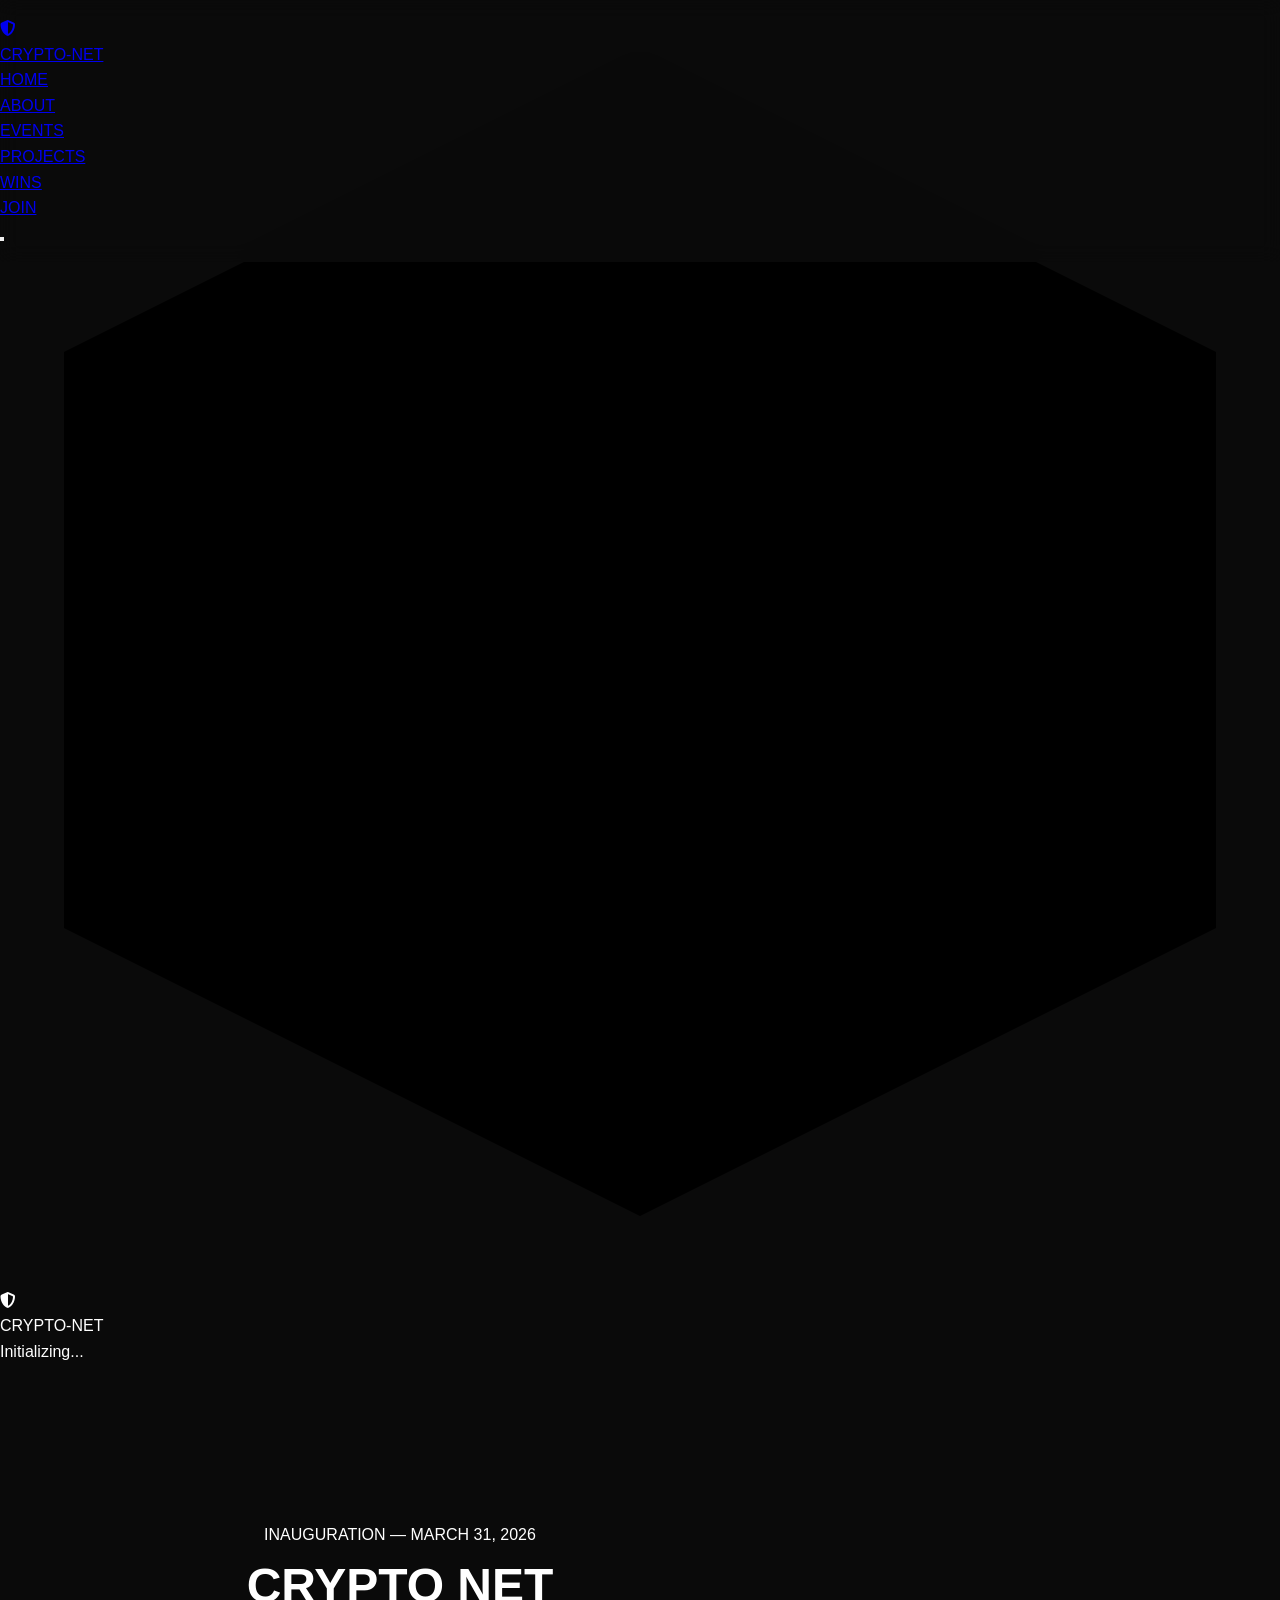
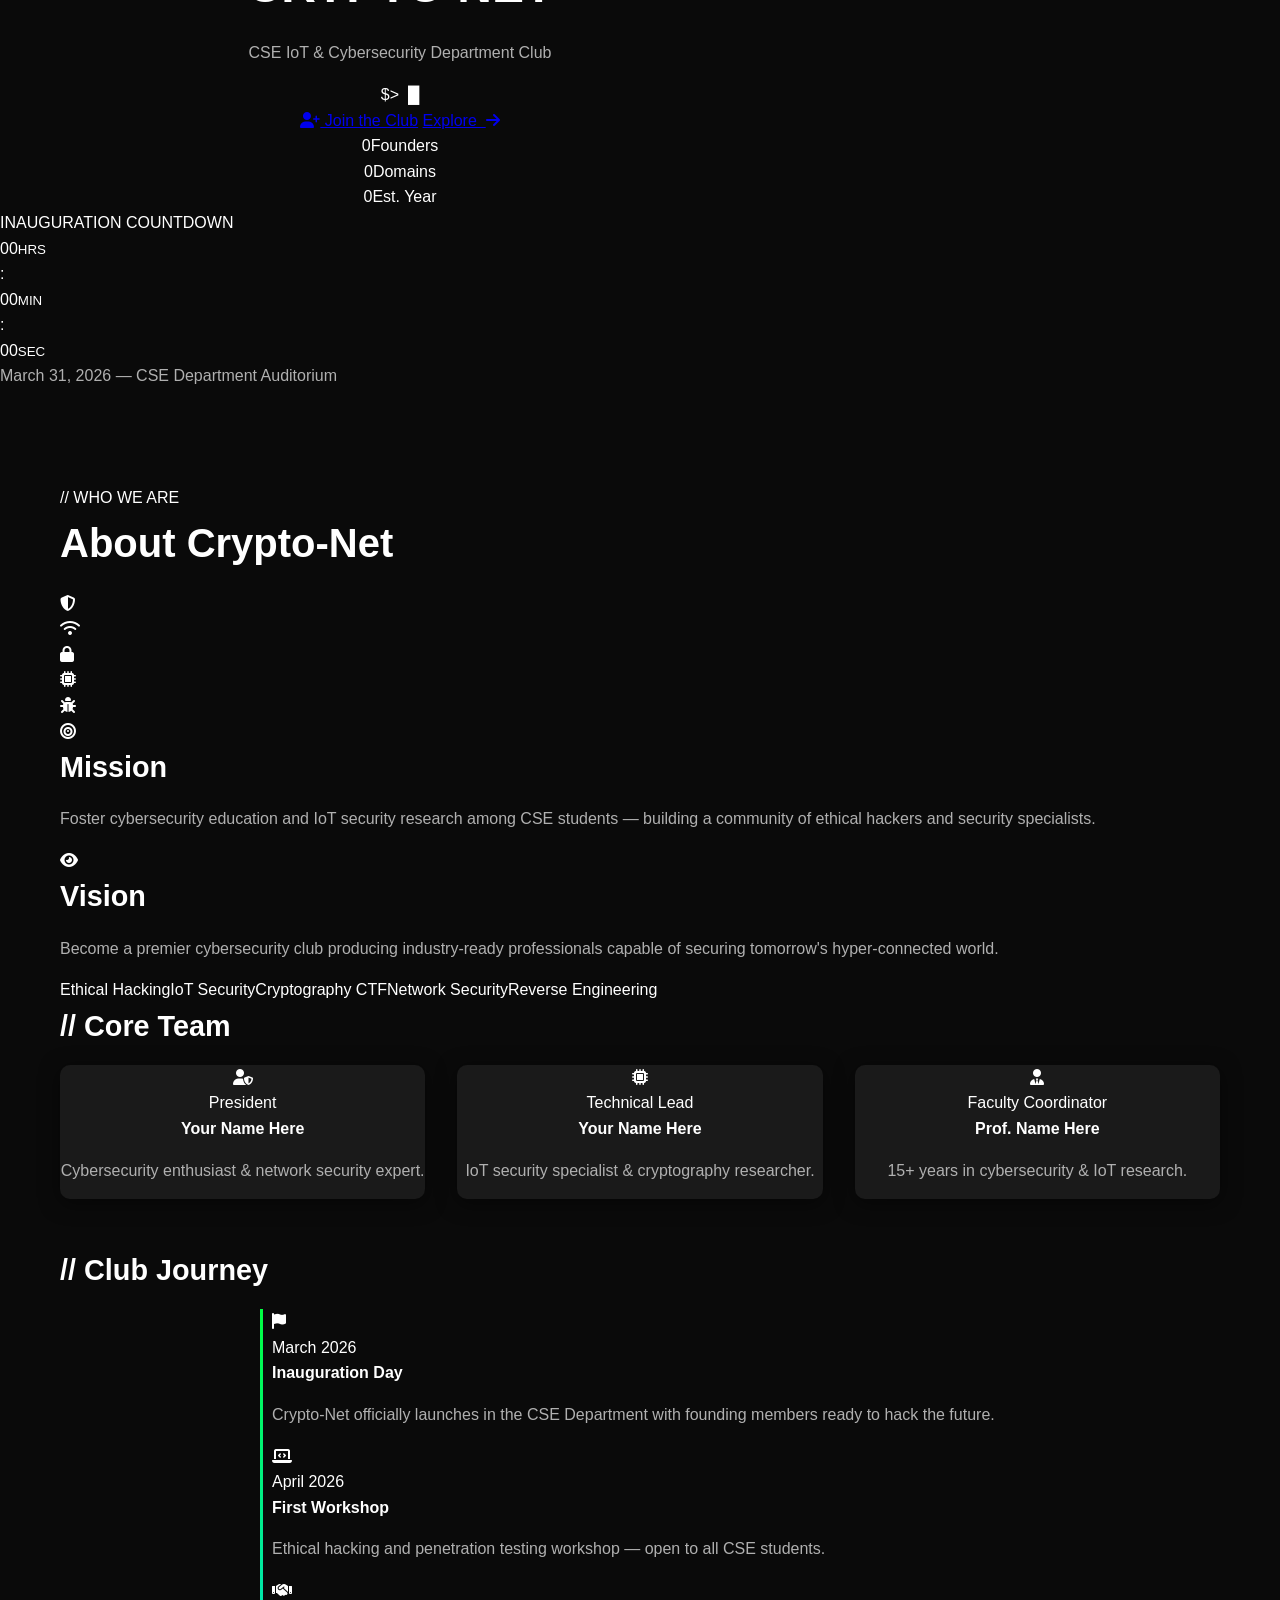
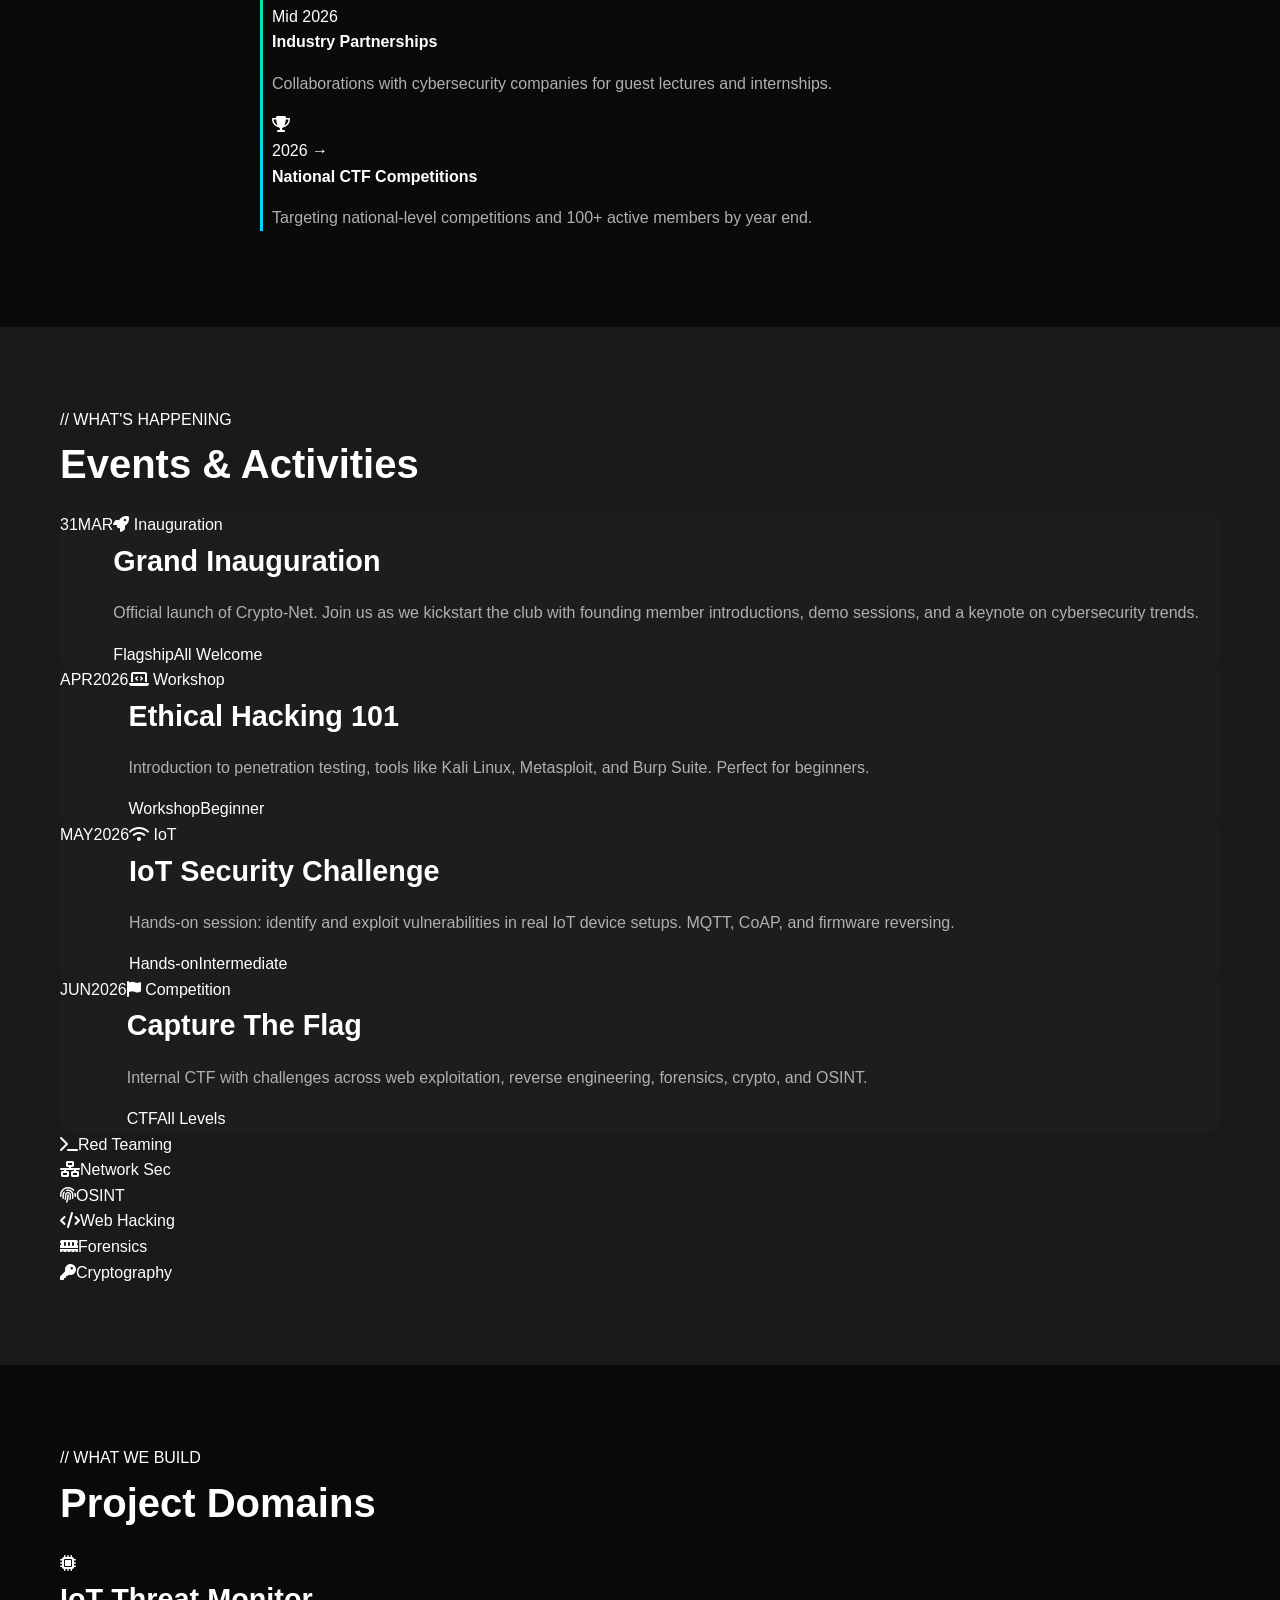
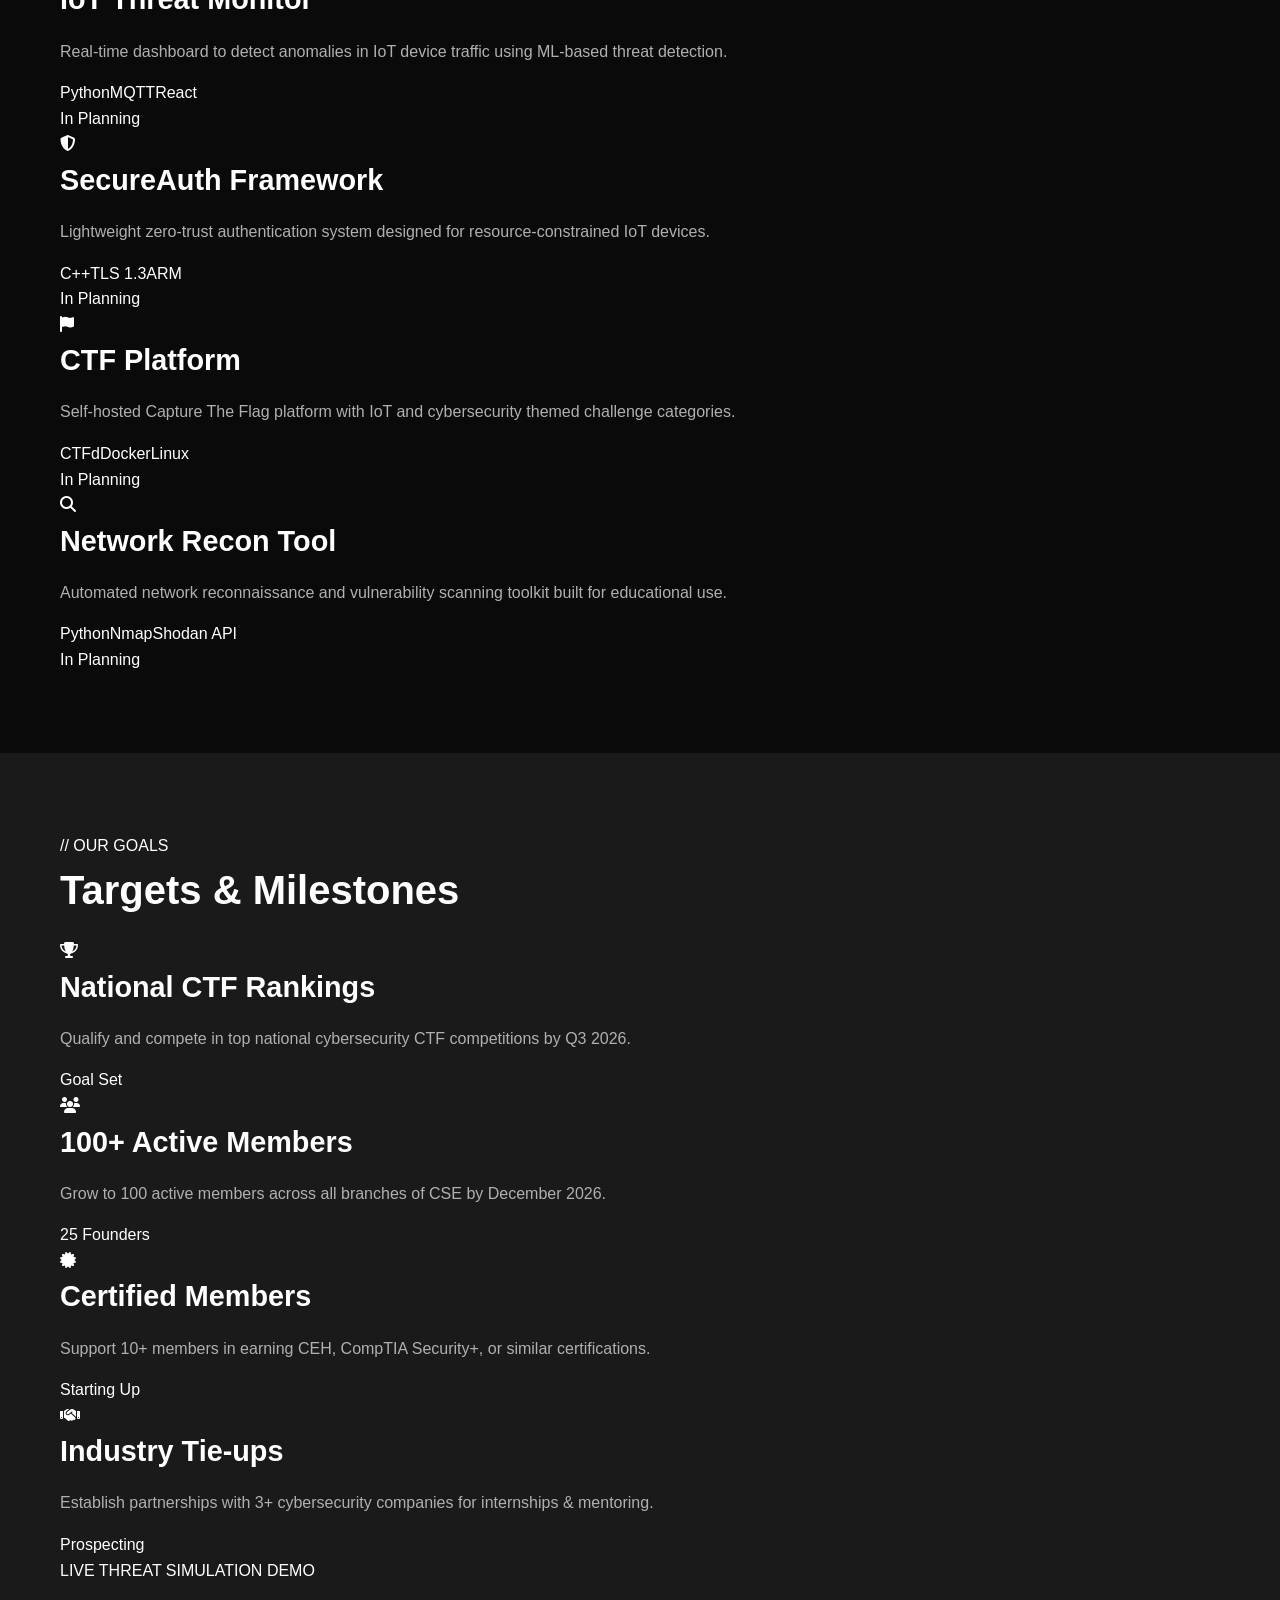
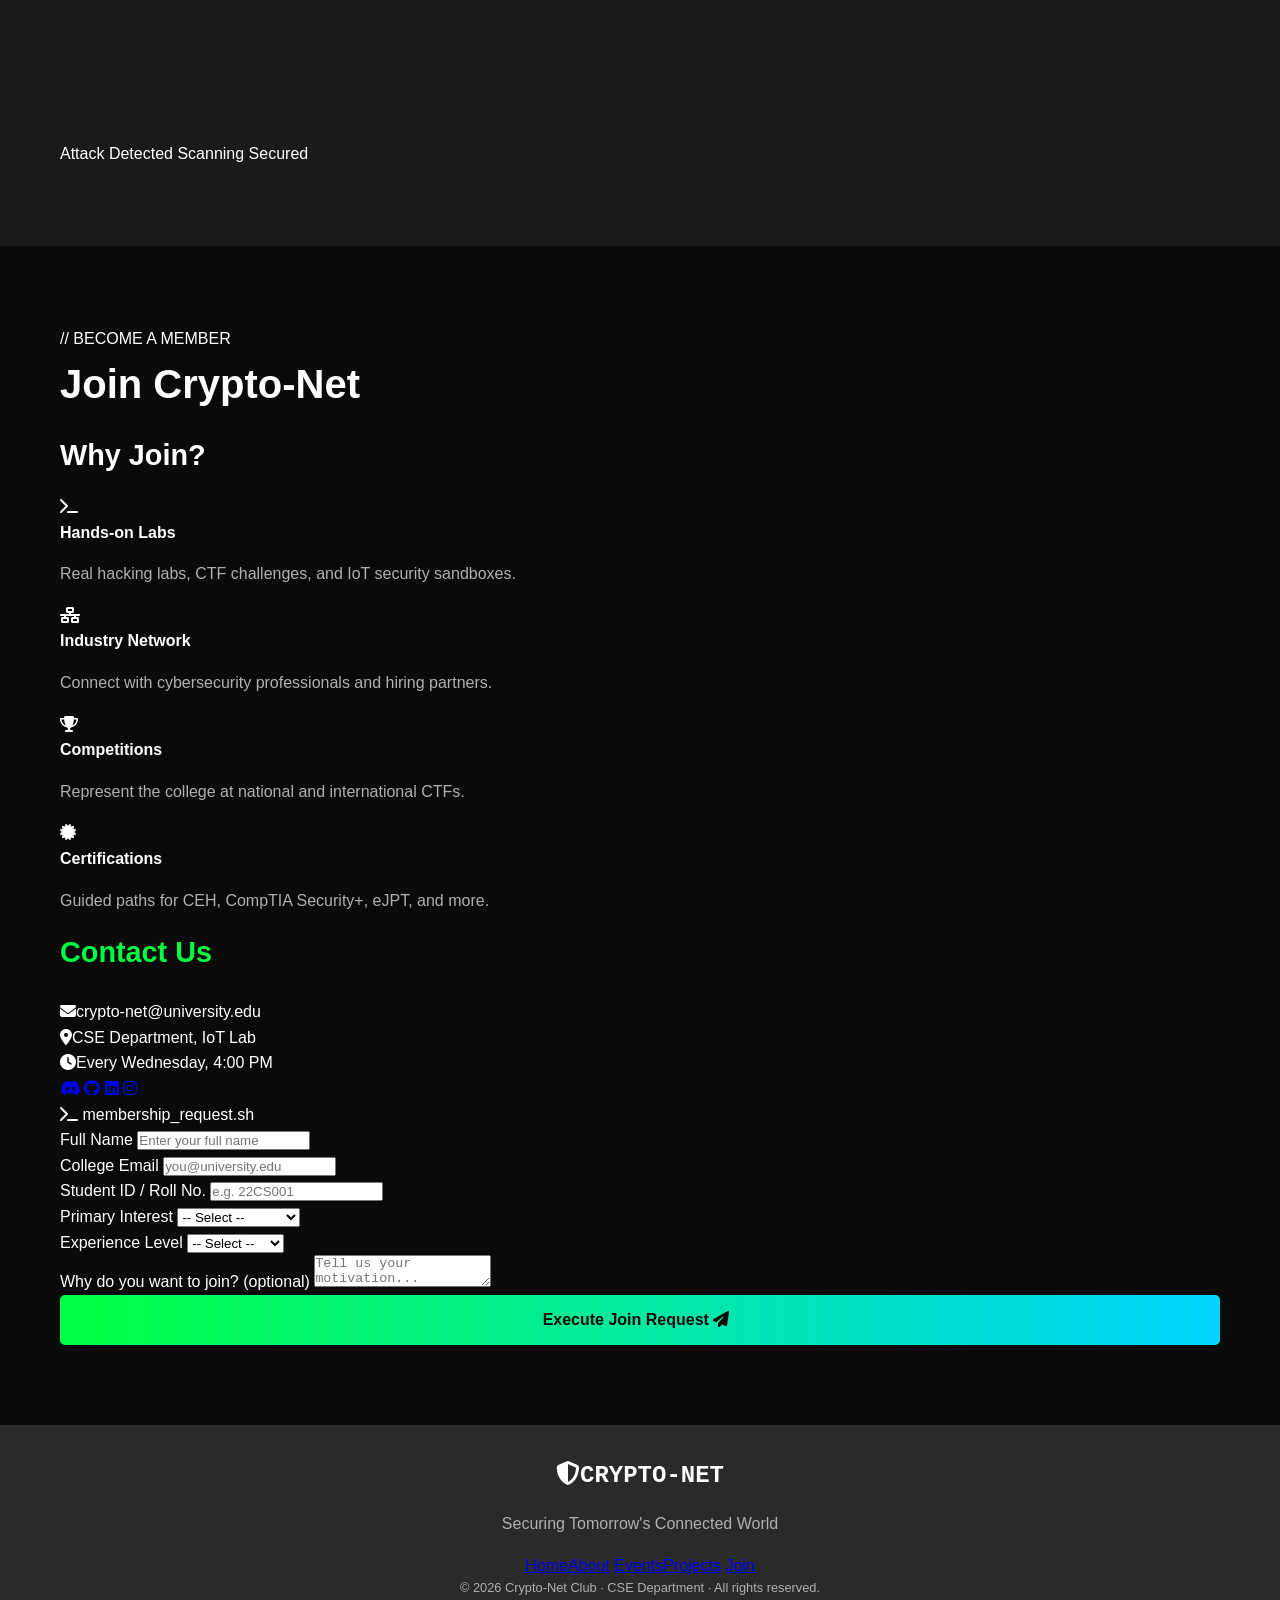
==== index.html @ d0080b97 "Refactor index.html: Update layout and styles for improved UI, add loading screen, navbar, hero sect" ====
<!DOCTYPE html>
<html lang="en">
<head>
<meta charset="UTF-8">
<meta name="viewport" content="width=device-width, initial-scale=1.0">
<title>Crypto-Net | IoT & Cybersecurity Club</title>
<link rel="preconnect" href="https://fonts.googleapis.com">
<link href="https://fonts.googleapis.com/css2?family=Share+Tech+Mono&family=Orbitron:wght@400;700;900&family=Exo+2:wght@300;400;600;800&display=swap" rel="stylesheet">
<link rel="stylesheet" href="https://cdnjs.cloudflare.com/ajax/libs/font-awesome/6.4.0/css/all.min.css">
<link rel="stylesheet" href="styles.css">
</head>
<body>

<!-- CUSTOM CURSOR -->
<div class="cursor-outer" id="cursorOuter"></div>
<div class="cursor-dot" id="cursorDot"></div>

<!-- SCAN LINE OVERLAY -->
<div class="scanlines"></div>

<!-- LOADING SCREEN -->
<div id="loader" class="loader">
  <div class="loader-inner">
    <div class="loader-hex">
      <svg viewBox="0 0 100 100"><polygon points="50,5 95,27.5 95,72.5 50,95 5,72.5 5,27.5"/></svg>
      <i class="fas fa-shield-halved"></i>
    </div>
    <div class="loader-text">
      <span class="loader-title">CRYPTO-NET</span>
      <div class="loader-bar"><div class="loader-fill" id="loaderFill"></div></div>
      <span class="loader-status" id="loaderStatus">Initializing...</span>
    </div>
  </div>
</div>

<!-- NAVBAR -->
<nav class="navbar" id="navbar">
  <div class="nav-inner">
    <a href="#home" class="nav-logo">
      <div class="logo-hex"><i class="fas fa-shield-halved"></i></div>
      <span>CRYPTO<span class="accent">-NET</span></span>
    </a>
    <ul class="nav-links" id="navLinks">
      <li><a href="#home" class="nl" data-text="HOME">HOME</a></li>
      <li><a href="#about" class="nl" data-text="ABOUT">ABOUT</a></li>
      <li><a href="#events" class="nl" data-text="EVENTS">EVENTS</a></li>
      <li><a href="#projects" class="nl" data-text="PROJECTS">PROJECTS</a></li>
      <li><a href="#achievements" class="nl" data-text="WINS">WINS</a></li>
      <li><a href="#contact" class="nl join-btn" data-text="JOIN">JOIN</a></li>
    </ul>
    <button class="hamburger" id="hamburger">
      <span></span><span></span><span></span>
    </button>
  </div>
</nav>

<!-- HERO -->
<section id="home" class="hero">
  <canvas id="networkCanvas"></canvas>
  <div class="hero-grid-overlay"></div>

  <div class="hero-content">
    <div class="hero-badge"><span class="badge-dot"></span>INAUGURATION — MARCH 31, 2026</div>
    <h1 class="hero-title">
      <span class="title-line glitch-wrap">
        <span class="glitch" data-text="CRYPTO">CRYPTO</span>
      </span>
      <span class="title-line glitch-wrap">
        <span class="glitch accent-text" data-text="NET">NET</span>
      </span>
    </h1>
    <p class="hero-sub">CSE IoT &amp; Cybersecurity Department Club</p>
    <div class="typing-wrap">
      <span class="prompt">$&gt;&nbsp;</span>
      <span id="typeTarget"></span>
      <span class="caret">█</span>
    </div>
    <div class="hero-ctas">
      <a href="#contact" class="btn-primary"><i class="fas fa-user-plus"></i>&nbsp;Join the Club</a>
      <a href="#about" class="btn-ghost">Explore &nbsp;<i class="fas fa-arrow-right"></i></a>
    </div>
    <div class="hero-stats">
      <div class="stat"><span class="stat-num" data-target="25">0</span><span class="stat-lbl">Founders</span></div>
      <div class="stat-div"></div>
      <div class="stat"><span class="stat-num" data-target="3">0</span><span class="stat-lbl">Domains</span></div>
      <div class="stat-div"></div>
      <div class="stat"><span class="stat-num" data-target="2026">0</span><span class="stat-lbl">Est. Year</span></div>
    </div>
  </div>

  <div class="scroll-hint"><span></span></div>
</section>

<!-- INAUGURATION COUNTDOWN -->
<section class="countdown-section">
  <div class="count-inner">
    <div class="count-label"><span class="pulse-dot"></span> INAUGURATION COUNTDOWN</div>
    <div class="countdown" id="countdown">
      <div class="time-block"><span id="cd-h">00</span><small>HRS</small></div>
      <div class="time-sep">:</div>
      <div class="time-block"><span id="cd-m">00</span><small>MIN</small></div>
      <div class="time-sep">:</div>
      <div class="time-block"><span id="cd-s">00</span><small>SEC</small></div>
    </div>
    <p class="count-sub">March 31, 2026 — CSE Department Auditorium</p>
  </div>
</section>

<!-- ABOUT -->
<section id="about" class="section about-section">
  <div class="container">
    <div class="section-header">
      <span class="sh-tag">// WHO WE ARE</span>
      <h2 class="sh-title">About <span class="accent">Crypto-Net</span></h2>
    </div>

    <div class="about-grid">
      <div class="about-visual">
        <div class="shield-anim">
          <div class="shield-ring r1"></div>
          <div class="shield-ring r2"></div>
          <div class="shield-ring r3"></div>
          <div class="shield-core"><i class="fas fa-shield-halved"></i></div>
          <div class="orbit-dot od1"><i class="fas fa-wifi"></i></div>
          <div class="orbit-dot od2"><i class="fas fa-lock"></i></div>
          <div class="orbit-dot od3"><i class="fas fa-microchip"></i></div>
          <div class="orbit-dot od4"><i class="fas fa-bug"></i></div>
        </div>
      </div>
      <div class="about-text">
        <div class="mv-card">
          <div class="mvc-icon"><i class="fas fa-bullseye"></i></div>
          <div>
            <h3>Mission</h3>
            <p>Foster cybersecurity education and IoT security research among CSE students — building a community of ethical hackers and security specialists.</p>
          </div>
        </div>
        <div class="mv-card">
          <div class="mvc-icon"><i class="fas fa-eye"></i></div>
          <div>
            <h3>Vision</h3>
            <p>Become a premier cybersecurity club producing industry-ready professionals capable of securing tomorrow's hyper-connected world.</p>
          </div>
        </div>
        <div class="skill-tags">
          <span>Ethical Hacking</span><span>IoT Security</span><span>Cryptography</span>
          <span>CTF</span><span>Network Security</span><span>Reverse Engineering</span>
        </div>
      </div>
    </div>

    <!-- CORE TEAM -->
    <div class="team-section">
      <h3 class="sub-heading">// Core Team</h3>
      <div class="team-grid">
        <div class="team-card">
          <div class="tc-glow"></div>
          <div class="tc-avatar"><i class="fas fa-user-shield"></i></div>
          <div class="tc-info">
            <span class="tc-role president">President</span>
            <h4>Your Name Here</h4>
            <p>Cybersecurity enthusiast &amp; network security expert.</p>
          </div>
          <div class="tc-hex"></div>
        </div>
        <div class="team-card featured">
          <div class="tc-glow"></div>
          <div class="tc-avatar"><i class="fas fa-microchip"></i></div>
          <div class="tc-info">
            <span class="tc-role tech-lead">Technical Lead</span>
            <h4>Your Name Here</h4>
            <p>IoT security specialist &amp; cryptography researcher.</p>
          </div>
          <div class="tc-hex"></div>
        </div>
        <div class="team-card">
          <div class="tc-glow"></div>
          <div class="tc-avatar"><i class="fas fa-user-tie"></i></div>
          <div class="tc-info">
            <span class="tc-role faculty">Faculty Coordinator</span>
            <h4>Prof. Name Here</h4>
            <p>15+ years in cybersecurity &amp; IoT research.</p>
          </div>
          <div class="tc-hex"></div>
        </div>
      </div>
    </div>

    <!-- TIMELINE -->
    <div class="timeline-section">
      <h3 class="sub-heading">// Club Journey</h3>
      <div class="timeline">
        <div class="tl-item">
          <div class="tl-node"><i class="fas fa-flag"></i></div>
          <div class="tl-content">
            <span class="tl-date">March 2026</span>
            <h4>Inauguration Day</h4>
            <p>Crypto-Net officially launches in the CSE Department with founding members ready to hack the future.</p>
          </div>
        </div>
        <div class="tl-item">
          <div class="tl-node"><i class="fas fa-laptop-code"></i></div>
          <div class="tl-content">
            <span class="tl-date">April 2026</span>
            <h4>First Workshop</h4>
            <p>Ethical hacking and penetration testing workshop — open to all CSE students.</p>
          </div>
        </div>
        <div class="tl-item">
          <div class="tl-node"><i class="fas fa-handshake"></i></div>
          <div class="tl-content">
            <span class="tl-date">Mid 2026</span>
            <h4>Industry Partnerships</h4>
            <p>Collaborations with cybersecurity companies for guest lectures and internships.</p>
          </div>
        </div>
        <div class="tl-item future">
          <div class="tl-node"><i class="fas fa-trophy"></i></div>
          <div class="tl-content">
            <span class="tl-date">2026 →</span>
            <h4>National CTF Competitions</h4>
            <p>Targeting national-level competitions and 100+ active members by year end.</p>
          </div>
        </div>
      </div>
    </div>
  </div>
</section>

<!-- EVENTS -->
<section id="events" class="section events-section">
  <div class="hex-bg"></div>
  <div class="container">
    <div class="section-header">
      <span class="sh-tag">// WHAT'S HAPPENING</span>
      <h2 class="sh-title">Events &amp; <span class="accent">Activities</span></h2>
    </div>

    <div class="events-grid">
      <div class="event-card ec1">
        <div class="ec-date"><span>31</span>MAR</div>
        <div class="ec-body">
          <div class="ec-type"><i class="fas fa-rocket"></i> Inauguration</div>
          <h3>Grand Inauguration</h3>
          <p>Official launch of Crypto-Net. Join us as we kickstart the club with founding member introductions, demo sessions, and a keynote on cybersecurity trends.</p>
          <div class="ec-tags"><span>Flagship</span><span>All Welcome</span></div>
        </div>
        <div class="ec-glow"></div>
      </div>
      <div class="event-card ec2">
        <div class="ec-date"><span>APR</span>2026</div>
        <div class="ec-body">
          <div class="ec-type"><i class="fas fa-laptop-code"></i> Workshop</div>
          <h3>Ethical Hacking 101</h3>
          <p>Introduction to penetration testing, tools like Kali Linux, Metasploit, and Burp Suite. Perfect for beginners.</p>
          <div class="ec-tags"><span>Workshop</span><span>Beginner</span></div>
        </div>
        <div class="ec-glow"></div>
      </div>
      <div class="event-card ec3">
        <div class="ec-date"><span>MAY</span>2026</div>
        <div class="ec-body">
          <div class="ec-type"><i class="fas fa-wifi"></i> IoT</div>
          <h3>IoT Security Challenge</h3>
          <p>Hands-on session: identify and exploit vulnerabilities in real IoT device setups. MQTT, CoAP, and firmware reversing.</p>
          <div class="ec-tags"><span>Hands-on</span><span>Intermediate</span></div>
        </div>
        <div class="ec-glow"></div>
      </div>
      <div class="event-card ec4">
        <div class="ec-date"><span>JUN</span>2026</div>
        <div class="ec-body">
          <div class="ec-type"><i class="fas fa-flag"></i> Competition</div>
          <h3>Capture The Flag</h3>
          <p>Internal CTF with challenges across web exploitation, reverse engineering, forensics, crypto, and OSINT.</p>
          <div class="ec-tags"><span>CTF</span><span>All Levels</span></div>
        </div>
        <div class="ec-glow"></div>
      </div>
    </div>

    <div class="categories-strip">
      <div class="cat-item"><i class="fas fa-terminal"></i><span>Red Teaming</span></div>
      <div class="cat-item"><i class="fas fa-network-wired"></i><span>Network Sec</span></div>
      <div class="cat-item"><i class="fas fa-fingerprint"></i><span>OSINT</span></div>
      <div class="cat-item"><i class="fas fa-code"></i><span>Web Hacking</span></div>
      <div class="cat-item"><i class="fas fa-memory"></i><span>Forensics</span></div>
      <div class="cat-item"><i class="fas fa-key"></i><span>Cryptography</span></div>
    </div>
  </div>
</section>

<!-- PROJECTS -->
<section id="projects" class="section projects-section">
  <div class="container">
    <div class="section-header">
      <span class="sh-tag">// WHAT WE BUILD</span>
      <h2 class="sh-title">Project <span class="accent">Domains</span></h2>
    </div>
    <div class="projects-grid">
      <div class="proj-card">
        <div class="proj-icon"><i class="fas fa-microchip"></i></div>
        <h3>IoT Threat Monitor</h3>
        <p>Real-time dashboard to detect anomalies in IoT device traffic using ML-based threat detection.</p>
        <div class="proj-stack"><span>Python</span><span>MQTT</span><span>React</span></div>
        <div class="proj-status coming">In Planning</div>
      </div>
      <div class="proj-card featured">
        <div class="proj-icon"><i class="fas fa-shield-halved"></i></div>
        <h3>SecureAuth Framework</h3>
        <p>Lightweight zero-trust authentication system designed for resource-constrained IoT devices.</p>
        <div class="proj-stack"><span>C++</span><span>TLS 1.3</span><span>ARM</span></div>
        <div class="proj-status coming">In Planning</div>
      </div>
      <div class="proj-card">
        <div class="proj-icon"><i class="fas fa-flag"></i></div>
        <h3>CTF Platform</h3>
        <p>Self-hosted Capture The Flag platform with IoT and cybersecurity themed challenge categories.</p>
        <div class="proj-stack"><span>CTFd</span><span>Docker</span><span>Linux</span></div>
        <div class="proj-status coming">In Planning</div>
      </div>
      <div class="proj-card">
        <div class="proj-icon"><i class="fas fa-search"></i></div>
        <h3>Network Recon Tool</h3>
        <p>Automated network reconnaissance and vulnerability scanning toolkit built for educational use.</p>
        <div class="proj-stack"><span>Python</span><span>Nmap</span><span>Shodan API</span></div>
        <div class="proj-status coming">In Planning</div>
      </div>
    </div>
  </div>
</section>

<!-- ACHIEVEMENTS -->
<section id="achievements" class="section achievements-section">
  <div class="hex-bg"></div>
  <div class="container">
    <div class="section-header">
      <span class="sh-tag">// OUR GOALS</span>
      <h2 class="sh-title">Targets &amp; <span class="accent">Milestones</span></h2>
    </div>
    <div class="ach-grid">
      <div class="ach-card">
        <div class="ach-icon"><i class="fas fa-trophy"></i></div>
        <h3>National CTF Rankings</h3>
        <p>Qualify and compete in top national cybersecurity CTF competitions by Q3 2026.</p>
        <div class="ach-progress"><div class="ap-bar" style="--w:10%"></div><span>Goal Set</span></div>
      </div>
      <div class="ach-card">
        <div class="ach-icon"><i class="fas fa-users"></i></div>
        <h3>100+ Active Members</h3>
        <p>Grow to 100 active members across all branches of CSE by December 2026.</p>
        <div class="ach-progress"><div class="ap-bar" style="--w:25%"></div><span>25 Founders</span></div>
      </div>
      <div class="ach-card">
        <div class="ach-icon"><i class="fas fa-certificate"></i></div>
        <h3>Certified Members</h3>
        <p>Support 10+ members in earning CEH, CompTIA Security+, or similar certifications.</p>
        <div class="ach-progress"><div class="ap-bar" style="--w:5%"></div><span>Starting Up</span></div>
      </div>
      <div class="ach-card">
        <div class="ach-icon"><i class="fas fa-handshake"></i></div>
        <h3>Industry Tie-ups</h3>
        <p>Establish partnerships with 3+ cybersecurity companies for internships &amp; mentoring.</p>
        <div class="ach-progress"><div class="ap-bar" style="--w:0%"></div><span>Prospecting</span></div>
      </div>
    </div>

    <!-- THREAT MAP LIVE WIDGET -->
    <div class="threat-widget">
      <div class="tw-header">
        <span class="pulse-dot"></span>
        <span>LIVE THREAT SIMULATION</span>
        <span class="tw-badge">DEMO</span>
      </div>
      <canvas id="threatCanvas"></canvas>
      <div class="tw-legend">
        <span><i class="dot red"></i>Attack Detected</span>
        <span><i class="dot yellow"></i>Scanning</span>
        <span><i class="dot green"></i>Secured</span>
      </div>
    </div>
  </div>
</section>

<!-- JOIN / CONTACT -->
<section id="contact" class="section contact-section">
  <div class="container">
    <div class="section-header">
      <span class="sh-tag">// BECOME A MEMBER</span>
      <h2 class="sh-title">Join <span class="accent">Crypto-Net</span></h2>
    </div>

    <div class="contact-grid">
      <div class="benefits-col">
        <h3>Why Join?</h3>
        <div class="benefit-list">
          <div class="bitem"><div class="bi-icon"><i class="fas fa-terminal"></i></div><div><h4>Hands-on Labs</h4><p>Real hacking labs, CTF challenges, and IoT security sandboxes.</p></div></div>
          <div class="bitem"><div class="bi-icon"><i class="fas fa-network-wired"></i></div><div><h4>Industry Network</h4><p>Connect with cybersecurity professionals and hiring partners.</p></div></div>
          <div class="bitem"><div class="bi-icon"><i class="fas fa-trophy"></i></div><div><h4>Competitions</h4><p>Represent the college at national and international CTFs.</p></div></div>
          <div class="bitem"><div class="bi-icon"><i class="fas fa-certificate"></i></div><div><h4>Certifications</h4><p>Guided paths for CEH, CompTIA Security+, eJPT, and more.</p></div></div>
        </div>

        <div class="contact-details">
          <h3>Contact Us</h3>
          <div class="cd-item"><i class="fas fa-envelope"></i><span>crypto-net@university.edu</span></div>
          <div class="cd-item"><i class="fas fa-location-dot"></i><span>CSE Department, IoT Lab</span></div>
          <div class="cd-item"><i class="fas fa-clock"></i><span>Every Wednesday, 4:00 PM</span></div>
          <div class="social-row">
            <a href="#" class="soc"><i class="fab fa-discord"></i></a>
            <a href="#" class="soc"><i class="fab fa-github"></i></a>
            <a href="#" class="soc"><i class="fab fa-linkedin"></i></a>
            <a href="#" class="soc"><i class="fab fa-instagram"></i></a>
          </div>
        </div>
      </div>

      <div class="form-col">
        <div class="form-card">
          <div class="fc-header">
            <i class="fas fa-terminal"></i>
            <span>membership_request.sh</span>
            <div class="fc-dots"><span></span><span></span><span></span></div>
          </div>
          <form id="joinForm">
            <div class="fg">
              <label>Full Name</label>
              <input type="text" placeholder="Enter your full name" required>
            </div>
            <div class="fg">
              <label>College Email</label>
              <input type="email" placeholder="you@university.edu" required>
            </div>
            <div class="fg">
              <label>Student ID / Roll No.</label>
              <input type="text" placeholder="e.g. 22CS001" required>
            </div>
            <div class="fg-row">
              <div class="fg">
                <label>Primary Interest</label>
                <select required>
                  <option value="">-- Select --</option>
                  <option>Ethical Hacking</option>
                  <option>IoT Security</option>
                  <option>Cryptography</option>
                  <option>Network Security</option>
                  <option>Web Security</option>
                  <option>Forensics</option>
                </select>
              </div>
              <div class="fg">
                <label>Experience Level</label>
                <select required>
                  <option value="">-- Select --</option>
                  <option>Beginner</option>
                  <option>Intermediate</option>
                  <option>Advanced</option>
                </select>
              </div>
            </div>
            <div class="fg">
              <label>Why do you want to join? (optional)</label>
              <textarea placeholder="Tell us your motivation..."></textarea>
            </div>
            <button type="submit" class="submit-btn">
              <span>Execute Join Request</span>
              <i class="fas fa-paper-plane"></i>
            </button>
          </form>
        </div>
      </div>
    </div>
  </div>
</section>

<!-- FOOTER -->
<footer class="footer">
  <div class="footer-inner">
    <div class="footer-logo">
      <div class="logo-hex sm"><i class="fas fa-shield-halved"></i></div>
      <span>CRYPTO<span class="accent">-NET</span></span>
    </div>
    <p class="footer-tag">Securing Tomorrow's Connected World</p>
    <div class="footer-nav">
      <a href="#home">Home</a><a href="#about">About</a>
      <a href="#events">Events</a><a href="#projects">Projects</a>
      <a href="#contact">Join</a>
    </div>
    <p class="footer-copy">© 2026 Crypto-Net Club · CSE Department · All rights reserved.</p>
  </div>
</footer>

<!-- TOAST -->
<div class="toast" id="toast"></div>

<script src="script.js"></script>
</body>
</html>
---- styles.css ----
/* CSS Variables for Theme */
:root {
  /* Dark Theme (Default) */
  --bg-primary: #0a0a0a;
  --bg-secondary: #1a1a1a;
  --bg-tertiary: #2a2a2a;
  --text-primary: #ffffff;
  --text-secondary: #b0b0b0;
  --accent-green: #00ff41;
  --accent-blue: #00d4ff;
  --accent-red: #ff073a;
  --accent-purple: #8a2be2;
  --border-color: #333333;
  --shadow: 0 4px 20px rgba(0, 0, 0, 0.5);
  --card-bg: rgba(30, 30, 30, 0.8);
  --glow: 0 0 10px var(--accent-green);
}

[data-theme="light"] {
  --bg-primary: #ffffff;
  --bg-secondary: #f5f5f5;
  --bg-tertiary: #eaeaea;
  --text-primary: #2a2a2a;
  --text-secondary: #666666;
  --accent-green: #28a745;
  --accent-blue: #007bff;
  --accent-red: #dc3545;
  --accent-purple: #6f42c1;
  --border-color: #dddddd;
  --shadow: 0 4px 20px rgba(0, 0, 0, 0.1);
  --card-bg: rgba(255, 255, 255, 0.9);
  --glow: 0 0 10px var(--accent-blue);
}

/* Base Styles */
* {
  margin: 0;
  padding: 0;
  box-sizing: border-box;
}

html {
  scroll-behavior: smooth;
}

body {
  font-family: 'Inter', sans-serif;
  background-color: var(--bg-primary);
  color: var(--text-primary);
  line-height: 1.6;
  transition: background-color 0.3s, color 0.3s;
  overflow-x: hidden;
}

.container {
  max-width: 1200px;
  margin: 0 auto;
  padding: 0 20px;
}

/* Typography */
h1, h2, h3, h4, h5, h6 {
  font-weight: 600;
  margin-bottom: 1rem;
}

h1 {
  font-size: 3rem;
}

h2 {
  font-size: 2.5rem;
}

h3 {
  font-size: 1.8rem;
}

p {
  margin-bottom: 1rem;
  color: var(--text-secondary);
}

.section-title {
  text-align: center;
  margin-bottom: 3rem;
  position: relative;
  font-family: 'Roboto Mono', monospace;
}

.section-title::after {
  content: '';
  position: absolute;
  bottom: -10px;
  left: 50%;
  transform: translateX(-50%);
  width: 80px;
  height: 3px;
  background: linear-gradient(90deg, var(--accent-green), var(--accent-blue));
}

/* Loading Screen */
.loading-screen {
  position: fixed;
  top: 0;
  left: 0;
  width: 100%;
  height: 100%;
  background-color: var(--bg-primary);
  display: flex;
  justify-content: center;
  align-items: center;
  z-index: 9999;
  transition: opacity 0.5s ease;
}

.loading-content {
  text-align: center;
}

.loading-logo {
  display: flex;
  align-items: center;
  justify-content: center;
  margin-bottom: 2rem;
}

.loading-logo .logo-icon {
  font-size: 2.5rem;
  color: var(--accent-green);
  margin-right: 1rem;
}

.loading-logo h1 {
  font-family: 'Roboto Mono', monospace;
  font-size: 2.5rem;
}

.loading-bar {
  width: 300px;
  height: 4px;
  background-color: var(--bg-tertiary);
  border-radius: 2px;
  margin: 0 auto 1rem;
  overflow: hidden;
}

.loading-progress {
  height: 100%;
  width: 0%;
  background: linear-gradient(90deg, var(--accent-green), var(--accent-blue));
  animation: loading 2s ease-in-out forwards;
}

@keyframes loading {
  0% { width: 0%; }
  100% { width: 100%; }
}

.loading-screen p {
  font-family: 'Roboto Mono', monospace;
  color: var(--accent-green);
}

/* Theme Toggle - Fixed Position */
.theme-toggle {
  position: fixed;
  top: 90px;
  right: 20px;
  z-index: 1000;
}

.theme-btn {
  background: var(--bg-secondary);
  border: 1px solid var(--border-color);
  color: var(--text-primary);
  width: 50px;
  height: 50px;
  border-radius: 50%;
  display: flex;
  justify-content: center;
  align-items: center;
  cursor: pointer;
  transition: all 0.3s ease;
  box-shadow: var(--shadow);
}

.theme-btn:hover {
  transform: scale(1.1);
  box-shadow: 0 0 15px var(--accent-blue);
}

/* Navigation */
.navbar {
  position: fixed;
  top: 0;
  width: 100%;
  background-color: rgba(10, 10, 10, 0.9);
  backdrop-filter: blur(10px);
  z-index: 100;
  padding: 1rem 0;
  transition: all 0.3s ease;
}

[data-theme="light"] .navbar {
  background-color: rgba(255, 255, 255, 0.9);
}

.nav-container {
  display: flex;
  justify-content: space-between;
  align-items: center;
  max-width: 1200px;
  margin: 0 auto;
  padding: 0 20px;
}

.nav-logo a {
  display: flex;
  align-items: center;
  text-decoration: none;
  color: var(--text-primary);
  font-family: 'Roboto Mono', monospace;
  font-weight: 700;
  font-size: 1.5rem;
}

.logo-icon {
  color: var(--accent-green);
  margin-right: 10px;
  font-size: 1.8rem;
}

.nav-menu {
  display: flex;
  gap: 2rem;
}

.nav-link {
  color: var(--text-primary);
  text-decoration: none;
  font-weight: 500;
  position: relative;
  padding: 0.5rem 0;
  transition: color 0.3s ease;
}

.nav-link::after {
  content: '';
  position: absolute;
  bottom: 0;
  left: 0;
  width: 0;
  height: 2px;
  background: linear-gradient(90deg, var(--accent-green), var(--accent-blue));
  transition: width 0.3s ease;
}

.nav-link:hover {
  color: var(--accent-green);
}

.nav-link:hover::after {
  width: 100%;
}

.nav-toggle {
  display: none;
  flex-direction: column;
  cursor: pointer;
}

.bar {
  width: 25px;
  height: 3px;
  background-color: var(--text-primary);
  margin: 3px 0;
  transition: 0.3s;
}

/* Hero Section */
.hero-section {
  height: 100vh;
  display: flex;
  justify-content: center;
  align-items: center;
  position: relative;
  overflow: hidden;
}

.matrix-bg {
  position: absolute;
  top: 0;
  left: 0;
  width: 100%;
  height: 100%;
  z-index: -1;
  opacity: 0.3;
}

.hero-content {
  text-align: center;
  z-index: 1;
  max-width: 800px;
  padding: 0 20px;
}

.hero-logo {
  margin-bottom: 1.5rem;
}

.hero-logo h1 {
  font-family: 'Roboto Mono', monospace;
  font-size: 4rem;
  font-weight: 700;
  color: var(--accent-green);
  position: relative;
  display: inline-block;
}

.glitch::before,
.glitch::after {
  content: attr(data-text);
  position: absolute;
  top: 0;
  left: 0;
  width: 100%;
  height: 100%;
}

.glitch::before {
  left: 2px;
  text-shadow: -2px 0 var(--accent-red);
  clip: rect(44px, 450px, 56px, 0);
  animation: glitch-anim 5s infinite linear alternate-reverse;
}

.glitch::after {
  left: -2px;
  text-shadow: -2px 0 var(--accent-blue);
  clip: rect(44px, 450px, 56px, 0);
  animation: glitch-anim2 5s infinite linear alternate-reverse;
}

@keyframes glitch-anim {
  0% { clip: rect(42px, 9999px, 44px, 0); }
  5% { clip: rect(12px, 9999px, 59px, 0); }
  10% { clip: rect(48px, 9999px, 29px, 0); }
  15% { clip: rect(42px, 9999px, 73px, 0); }
  20% { clip: rect(63px, 9999px, 27px, 0); }
  25% { clip: rect(34px, 9999px, 55px, 0); }
  30% { clip: rect(86px, 9999px, 73px, 0); }
  35% { clip: rect(20px, 9999px, 20px, 0); }
  40% { clip: rect(26px, 9999px, 60px, 0); }
  45% { clip: rect(25px, 9999px, 66px, 0); }
  50% { clip: rect(57px, 9999px, 98px, 0); }
  55% { clip: rect(5px, 9999px, 46px, 0); }
  60% { clip: rect(82px, 9999px, 31px, 0); }
  65% { clip: rect(54px, 9999px, 27px, 0); }
  70% { clip: rect(28px, 9999px, 99px, 0); }
  75% { clip: rect(45px, 9999px, 69px, 0); }
  80% { clip: rect(23px, 9999px, 85px, 0); }
  85% { clip: rect(54px, 9999px, 84px, 0); }
  90% { clip: rect(45px, 9999px, 47px, 0); }
  95% { clip: rect(37px, 9999px, 20px, 0); }
  100% { clip: rect(4px, 9999px, 91px, 0); }
}

@keyframes glitch-anim2 {
  0% { clip: rect(65px, 9999px, 100px, 0); }
  5% { clip: rect(52px, 9999px, 74px, 0); }
  10% { clip: rect(79px, 9999px, 85px, 0); }
  15% { clip: rect(75px, 9999px, 5px, 0); }
  20% { clip: rect(67px, 9999px, 61px, 0); }
  25% { clip: rect(14px, 9999px, 79px, 0); }
  30% { clip: rect(1px, 9999px, 66px, 0); }
  35% { clip: rect(86px, 9999px, 30px, 0); }
  40% { clip: rect(23px, 9999px, 98px, 0); }
  45% { clip: rect(85px, 9999px, 72px, 0); }
  50% { clip: rect(71px, 9999px, 75px, 0); }
  55% { clip: rect(2px, 9999px, 48px, 0); }
  60% { clip: rect(30px, 9999px, 16px, 0); }
  65% { clip: rect(59px, 9999px, 50px, 0); }
  70% { clip: rect(41px, 9999px, 62px, 0); }
  75% { clip: rect(2px, 9999px, 82px, 0); }
  80% { clip: rect(47px, 9999px, 73px, 0); }
  85% { clip: rect(3px, 9999px, 27px, 0); }
  90% { clip: rect(26px, 9999px, 55px, 0); }
  95% { clip: rect(42px, 9999px, 97px, 0); }
  100% { clip: rect(38px, 9999px, 49px, 0); }
}

.hero-tagline {
  font-size: 1.5rem;
  margin-bottom: 2rem;
  color: var(--text-secondary);
}

.typing-container {
  margin-bottom: 2.5rem;
  min-height: 2rem;
  display: flex;
  justify-content: center;
  align-items: center;
}

.typing-text {
  font-family: 'Roboto Mono', monospace;
  font-size: 1.2rem;
  color: var(--accent-green);
}

.typing-cursor {
  color: var(--accent-green);
  animation: blink 1s infinite;
}

@keyframes blink {
  0%, 50% { opacity: 1; }
  51%, 100% { opacity: 0; }
}

.hero-buttons {
  display: flex;
  justify-content: center;
  gap: 1.5rem;
  flex-wrap: wrap;
}

.cta-button {
  display: inline-flex;
  align-items: center;
  padding: 0.8rem 2rem;
  background: linear-gradient(90deg, var(--accent-green), var(--accent-blue));
  color: var(--bg-primary);
  text-decoration: none;
  border-radius: 50px;
  font-weight: 600;
  transition: all 0.3s ease;
  box-shadow: var(--shadow);
}

.cta-button i {
  margin-right: 0.5rem;
}

.cta-button:hover {
  transform: translateY(-3px);
  box-shadow: 0 10px 20px rgba(0, 0, 0, 0.3);
}

.cta-button.secondary {
  background: transparent;
  border: 2px solid var(--accent-green);
  color: var(--accent-green);
}

.cta-button.secondary:hover {
  background: var(--accent-green);
  color: var(--bg-primary);
}

.scroll-indicator {
  position: absolute;
  bottom: 30px;
  left: 50%;
  transform: translateX(-50%);
}

.scroll-arrow {
  width: 30px;
  height: 30px;
  border-right: 2px solid var(--accent-green);
  border-bottom: 2px solid var(--accent-green);
  transform: rotate(45deg);
  animation: scroll-down 2s infinite;
}

@keyframes scroll-down {
  0% {
    opacity: 0;
    transform: rotate(45deg) translate(-10px, -10px);
  }
  50% {
    opacity: 1;
  }
  100% {
    opacity: 0;
    transform: rotate(45deg) translate(10px, 10px);
  }
}

/* Events Preview Section */
.events-preview {
  padding: 5rem 0;
  background-color: var(--bg-secondary);
}

.events-slider {
  position: relative;
  max-width: 1000px;
  margin: 0 auto;
}

.slider-container {
  display: flex;
  overflow: hidden;
  border-radius: 10px;
  box-shadow: var(--shadow);
}

.event-card {
  flex: 0 0 100%;
  display: flex;
  background-color: var(--card-bg);
  border-radius: 10px;
  overflow: hidden;
  transition: transform 0.3s ease;
}

.event-card:hover {
  transform: translateY(-5px);
}

.event-date {
  display: flex;
  flex-direction: column;
  justify-content: center;
  align-items: center;
  background: linear-gradient(135deg, var(--accent-green), var(--accent-blue));
  color: var(--bg-primary);
  padding: 1.5rem;
  min-width: 120px;
}

.date-day {
  font-size: 2rem;
  font-weight: 700;
}

.date-month {
  font-size: 1rem;
  font-weight: 500;
}

.event-content {
  padding: 1.5rem;
  flex: 1;
}

.event-content h3 {
  margin-bottom: 0.5rem;
  color: var(--accent-green);
}

.event-tags {
  display: flex;
  gap: 0.5rem;
  margin-top: 1rem;
}

.tag {
  background-color: var(--bg-tertiary);
  color: var(--text-primary);
  padding: 0.3rem 0.8rem;
  border-radius: 20px;
  font-size: 0.8rem;
  font-weight: 500;
}

.slider-btn {
  position: absolute;
  top: 50%;
  transform: translateY(-50%);
  background-color: var(--bg-primary);
  border: 1px solid var(--border-color);
  color: var(--text-primary);
  width: 50px;
  height: 50px;
  border-radius: 50%;
  display: flex;
  justify-content: center;
  align-items: center;
  cursor: pointer;
  transition: all 0.3s ease;
  z-index: 10;
}

.slider-btn:hover {
  background-color: var(--accent-green);
  color: var(--bg-primary);
}

.slider-btn.prev {
  left: -25px;
}

.slider-btn.next {
  right: -25px;
}

/* About Section */
.about-section {
  padding: 5rem 0;
}

.about-content {
  max-width: 1000px;
  margin: 0 auto;
}

.mission-vision {
  display: grid;
  grid-template-columns: repeat(auto-fit, minmax(300px, 1fr));
  gap: 2rem;
  margin-bottom: 3rem;
}

.mission, .vision {
  background-color: var(--card-bg);
  padding: 2rem;
  border-radius: 10px;
  box-shadow: var(--shadow);
  transition: transform 0.3s ease;
}

.mission:hover, .vision:hover {
  transform: translateY(-5px);
}

.mission h3, .vision h3 {
  display: flex;
  align-items: center;
  color: var(--accent-blue);
}

.mission h3 i, .vision h3 i {
  margin-right: 0.5rem;
}

.core-team {
  margin-bottom: 3rem;
}

.team-title {
  text-align: center;
  margin-bottom: 2rem;
  color: var(--accent-green);
}

.team-grid {
  display: grid;
  grid-template-columns: repeat(auto-fit, minmax(250px, 1fr));
  gap: 2rem;
}

.team-card {
  background-color: var(--card-bg);
  border-radius: 10px;
  overflow: hidden;
  box-shadow: var(--shadow);
  transition: transform 0.3s ease;
  text-align: center;
}

.team-card:hover {
  transform: translateY(-5px);
}

.member-photo {
  height: 150px;
  background-color: var(--bg-tertiary);
  display: flex;
  justify-content: center;
  align-items: center;
  color: var(--text-secondary);
  font-size: 3rem;
}

.member-info {
  padding: 1.5rem;
}

.member-info h4 {
  margin-bottom: 0.5rem;
  color: var(--text-primary);
}

.member-role {
  display: inline-block;
  padding: 0.3rem 0.8rem;
  border-radius: 20px;
  font-size: 0.8rem;
  font-weight: 600;
  margin-bottom: 1rem;
}

.member-role.president {
  background-color: var(--accent-red);
  color: white;
}

.member-role.tech-lead {
  background-color: var(--accent-blue);
  color: white;
}

.member-role.faculty {
  background-color: var(--accent-purple);
  color: white;
}

/* Timeline Section - Improved */
.timeline-section {
  margin-top: 3rem;
}

.timeline-title {
  text-align: center;
  margin-bottom: 2rem;
  color: var(--accent-blue);
}

.timeline {
  position: relative;
  max-width: 800px;
  margin: 0 auto;
  padding-left: 2rem;
}

.timeline::before {
  content: '';
  position: absolute;
  top: 0;
  bottom: 0;
  left: 20px;
  width: 3px;
  background: linear-gradient(to bottom, var(--accent-green), var(--accent-blue));
}

.timeline-item {
  position: relative;
  margin-bottom: 2.5rem;
}

.timeline-marker {
  position: absolute;
  left: -2rem;
  top: 0;
  width: 16px;
  height: 16px;
  border-radius: 50%;
  background: var(--accent-green);
  border: 3px solid var(--bg-primary);
  z-index: 2;
}

.timeline-content {
  background-color: var(--card-bg);
  padding: 1.5rem;
  border-radius: 10px;
  box-shadow: var(--shadow);
  margin-left: 1rem;
  transition: transform 0.3s ease;
}

.timeline-content:hover {
  transform: translateX(5px);
}

.timeline-date {
  color: var(--accent-green);
  font-weight: 600;
  font-size: 0.9rem;
  margin-bottom: 0.5rem;
  font-family: 'Roboto Mono', monospace;
}

.timeline-content h4 {
  color: var(--accent-blue);
  margin-bottom: 0.5rem;
}

/* Events Section - Empty State */
.events-section {
  padding: 5rem 0;
  background-color: var(--bg-secondary);
}

.events-content {
  max-width: 800px;
  margin: 0 auto;
}

.empty-state {
  text-align: center;
  padding: 3rem;
  background-color: var(--card-bg);
  border-radius: 10px;
  box-shadow: var(--shadow);
}

.empty-icon {
  font-size: 4rem;
  color: var(--text-secondary);
  margin-bottom: 1.5rem;
}

.empty-state h3 {
  color: var(--accent-blue);
  margin-bottom: 1rem;
}

.event-categories-preview {
  display: grid;
  grid-template-columns: repeat(auto-fit, minmax(200px, 1fr));
  gap: 2rem;
  margin-top: 2rem;
}

.category-preview {
  background-color: var(--bg-tertiary);
  padding: 1.5rem;
  border-radius: 8px;
  transition: transform 0.3s ease;
}

.category-preview:hover {
  transform: translateY(-5px);
}

.category-preview i {
  font-size: 2.5rem;
  color: var(--accent-green);
  margin-bottom: 1rem;
}

.category-preview h4 {
  color: var(--accent-blue);
  margin-bottom: 0.5rem;
}

/* Projects Section */
.projects-section {
  padding: 5rem 0;
}

/* Achievements Section */
.achievements-section {
  padding: 5rem 0;
  background-color: var(--bg-secondary);
}

/* Contact Section */
.contact-section {
  padding: 5rem 0;
}

.contact-content {
  display: grid;
  grid-template-columns: repeat(auto-fit, minmax(400px, 1fr));
  gap: 3rem;
  margin-bottom: 3rem;
}

.membership-info h3 {
  color: var(--accent-green);
  margin-bottom: 2rem;
}

.benefits-grid {
  display: grid;
  grid-template-columns: repeat(auto-fit, minmax(250px, 1fr));
  gap: 1.5rem;
}

.benefit-item {
  background-color: var(--card-bg);
  padding: 1.5rem;
  border-radius: 10px;
  box-shadow: var(--shadow);
  transition: transform 0.3s ease;
}

.benefit-item:hover {
  transform: translateY(-5px);
}

.benefit-item i {
  font-size: 2rem;
  color: var(--accent-blue);
  margin-bottom: 1rem;
}

.benefit-item h4 {
  color: var(--accent-green);
  margin-bottom: 0.5rem;
}

.membership-form-container {
  background-color: var(--card-bg);
  padding: 2rem;
  border-radius: 10px;
  box-shadow: var(--shadow);
}

.membership-form-container h3 {
  color: var(--accent-blue);
  margin-bottom: 1.5rem;
}

.form-group {
  margin-bottom: 1.5rem;
}

.form-group label {
  display: block;
  margin-bottom: 0.5rem;
  font-weight: 500;
  color: var(--text-primary);
}

.form-group input,
.form-group select {
  width: 100%;
  padding: 0.8rem 1rem;
  background-color: var(--bg-tertiary);
  border: 1px solid var(--border-color);
  border-radius: 5px;
  color: var(--text-primary);
  font-family: 'Inter', sans-serif;
  transition: border-color 0.3s ease;
}

.form-group input:focus,
.form-group select:focus {
  outline: none;
  border-color: var(--accent-green);
}

.submit-btn {
  width: 100%;
  padding: 1rem;
  background: linear-gradient(90deg, var(--accent-green), var(--accent-blue));
  color: var(--bg-primary);
  border: none;
  border-radius: 5px;
  font-weight: 600;
  font-size: 1rem;
  cursor: pointer;
  transition: all 0.3s ease;
}

.submit-btn:hover {
  transform: translateY(-3px);
  box-shadow: 0 5px 15px rgba(0, 0, 0, 0.3);
}

.submit-btn i {
  margin-right: 0.5rem;
}

.contact-info {
  display: grid;
  grid-template-columns: repeat(auto-fit, minmax(300px, 1fr));
  gap: 3rem;
  margin-top: 3rem;
}

.contact-details h3,
.social-links h3 {
  color: var(--accent-green);
  margin-bottom: 1.5rem;
}

.contact-item {
  display: flex;
  align-items: center;
  margin-bottom: 1rem;
}

.contact-item i {
  color: var(--accent-blue);
  margin-right: 1rem;
  width: 20px;
}

.social-icons {
  display: flex;
  gap: 1rem;
}

.social-link {
  display: flex;
  justify-content: center;
  align-items: center;
  width: 50px;
  height: 50px;
  background-color: var(--bg-tertiary);
  color: var(--text-primary);
  border-radius: 50%;
  text-decoration: none;
  transition: all 0.3s ease;
  font-size: 1.2rem;
}

.social-link:hover {
  background-color: var(--accent-green);
  color: var(--bg-primary);
  transform: translateY(-3px);
}

/* Footer - Smaller */
.footer {
  background-color: var(--bg-tertiary);
  padding: 2rem 0;
  text-align: center;
}

.footer-content {
  max-width: 600px;
  margin: 0 auto;
}

.footer-logo {
  display: flex;
  justify-content: center;
  align-items: center;
  margin-bottom: 1rem;
  font-family: 'Roboto Mono', monospace;
  font-weight: 700;
  font-size: 1.5rem;
}

.footer-tagline {
  color: var(--text-secondary);
  margin-bottom: 1rem;
  font-size: 0.9rem;
}

.footer-links {
  display: flex;
  justify-content: center;
  gap: 1.5rem;
  margin-bottom: 1rem;
  flex-wrap: wrap;
}

.footer-links a {
  color: var(--text-secondary);
  text-decoration: none;
  transition: color 0.3s ease;
  font-size: 0.9rem;
}

.footer-links a:hover {
  color: var(--accent-green);
}

.footer-copy {
  color: var(--text-secondary);
  font-size: 0.8rem;
}

/* Responsive Design */
@media (max-width: 1024px) {
  h1 { font-size: 2.5rem; }
  h2 { font-size: 2rem; }
  h3 { font-size: 1.5rem; }
  
  .hero-logo h1 { font-size: 3rem; }
  
  .timeline { padding-left: 1.5rem; }
  .timeline::before { left: 15px; }
  .timeline-marker { left: -1.5rem; }
}

@media (max-width: 768px) {
  .theme-toggle {
    top: 80px;
    right: 15px;
  }
  
  .theme-btn {
    width: 45px;
    height: 45px;
  }
  
  .nav-menu {
    position: fixed;
    top: 70px;
    right: -100%;
    flex-direction: column;
    background-color: var(--bg-secondary);
    width: 100%;
    text-align: center;
    transition: 0.3s;
    box-shadow: 0 10px 27px rgba(0, 0, 0, 0.05);
    padding: 2rem 0;
    gap: 0;
  }
  
  .nav-menu.active {
    right: 0;
  }
  
  .nav-link {
    display: block;
    padding: 1rem;
    width: 100%;
  }
  
  .nav-toggle {
    display: flex;
  }
  
  .nav-toggle.active .bar:nth-child(2) {
    opacity: 0;
  }
  
  .nav-toggle.active .bar:nth-child(1) {
    transform: translateY(8px) rotate(45deg);
  }
  
  .nav-toggle.active .bar:nth-child(3) {
    transform: translateY(-8px) rotate(-45deg);
  }
  
  .hero-logo h1 { font-size: 2.5rem; }
  .hero-tagline { font-size: 1.2rem; }
  
  .event-card { flex-direction: column; }
  .event-date { flex-direction: row; justify-content: center; min-width: auto; padding: 1rem; }
  .date-day { margin-right: 0.5rem; }
  
  .slider-btn.prev { left: 10px; }
  .slider-btn.next { right: 10px; }
  
  .contact-content { grid-template-columns: 1fr; }
  
  .timeline { padding-left: 1rem; }
  .timeline::before { left: 10px; }
  .timeline-marker { left: -1rem; width: 14px; height: 14px; }
  .timeline-content { margin-left: 0.5rem; }
}

@media (max-width: 480px) {
  .container { padding: 0 15px; }
  
  h1 { font-size: 2rem; }
  h2 { font-size: 1.8rem; }
  h3 { font-size: 1.3rem; }
  
  .hero-logo h1 { font-size: 2rem; }
  .hero-tagline { font-size: 1rem; }
  
  .hero-buttons { flex-direction: column; align-items: center; }
  .cta-button { width: 100%; max-width: 250px; justify-content: center; }
  
  .mission-vision { grid-template-columns: 1fr; }
  .team-grid { grid-template-columns: 1fr; }
  .benefits-grid { grid-template-columns: 1fr; }
  
  .event-categories-preview { grid-template-columns: 1fr; }
  
  .footer { padding: 1.5rem 0; }
  .footer-links { gap: 1rem; }
}
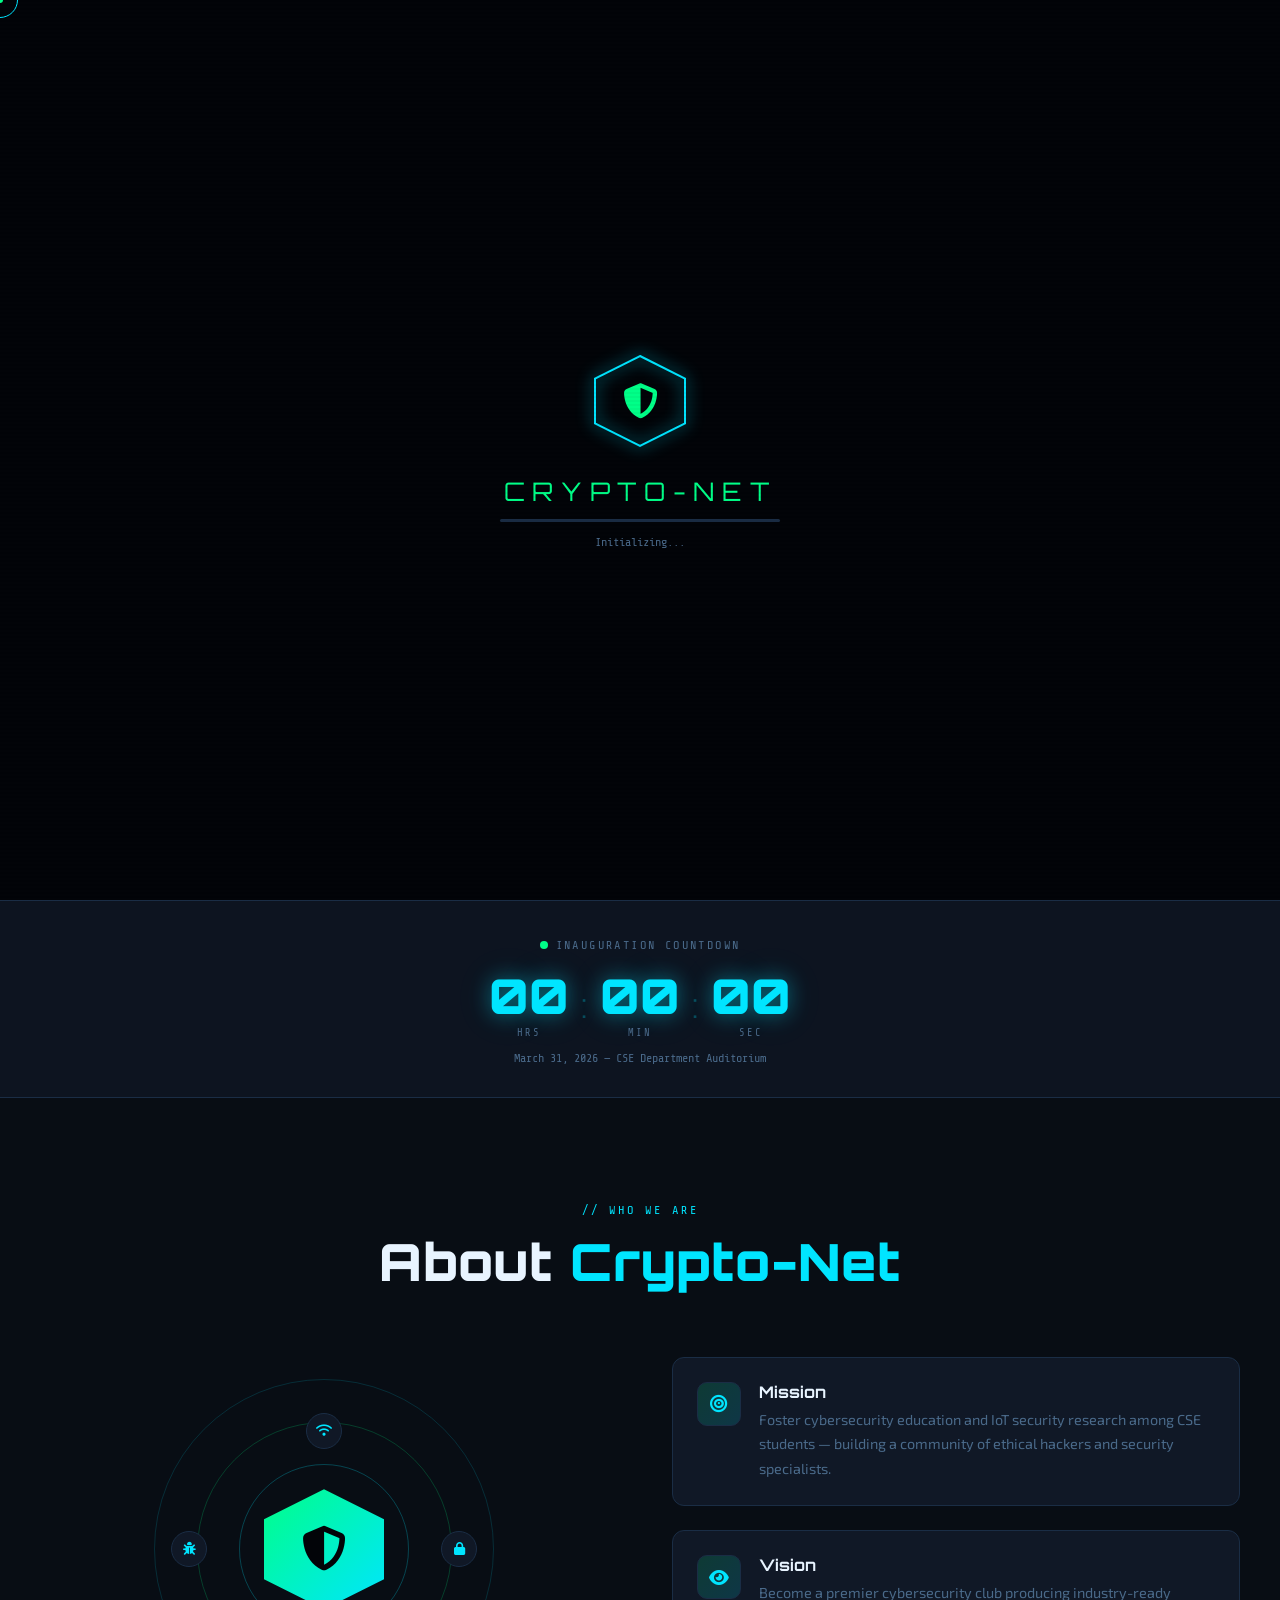
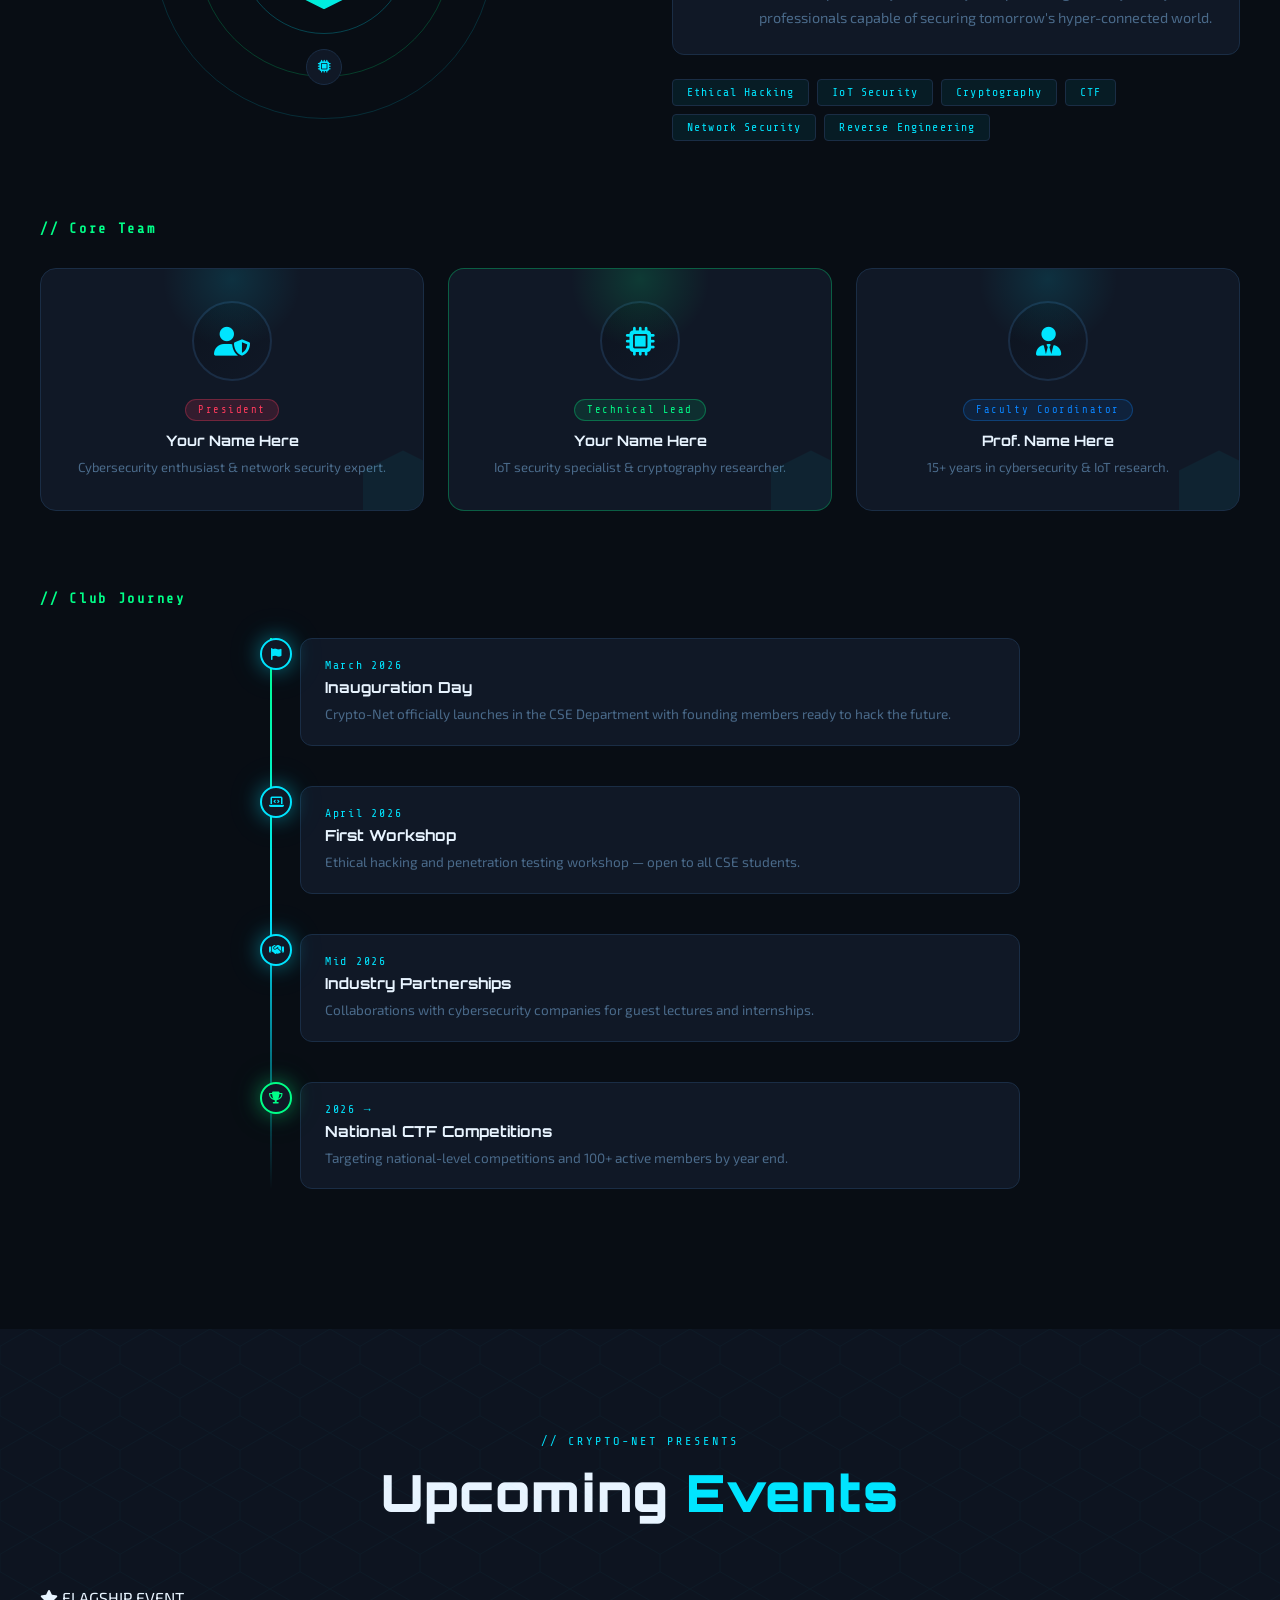
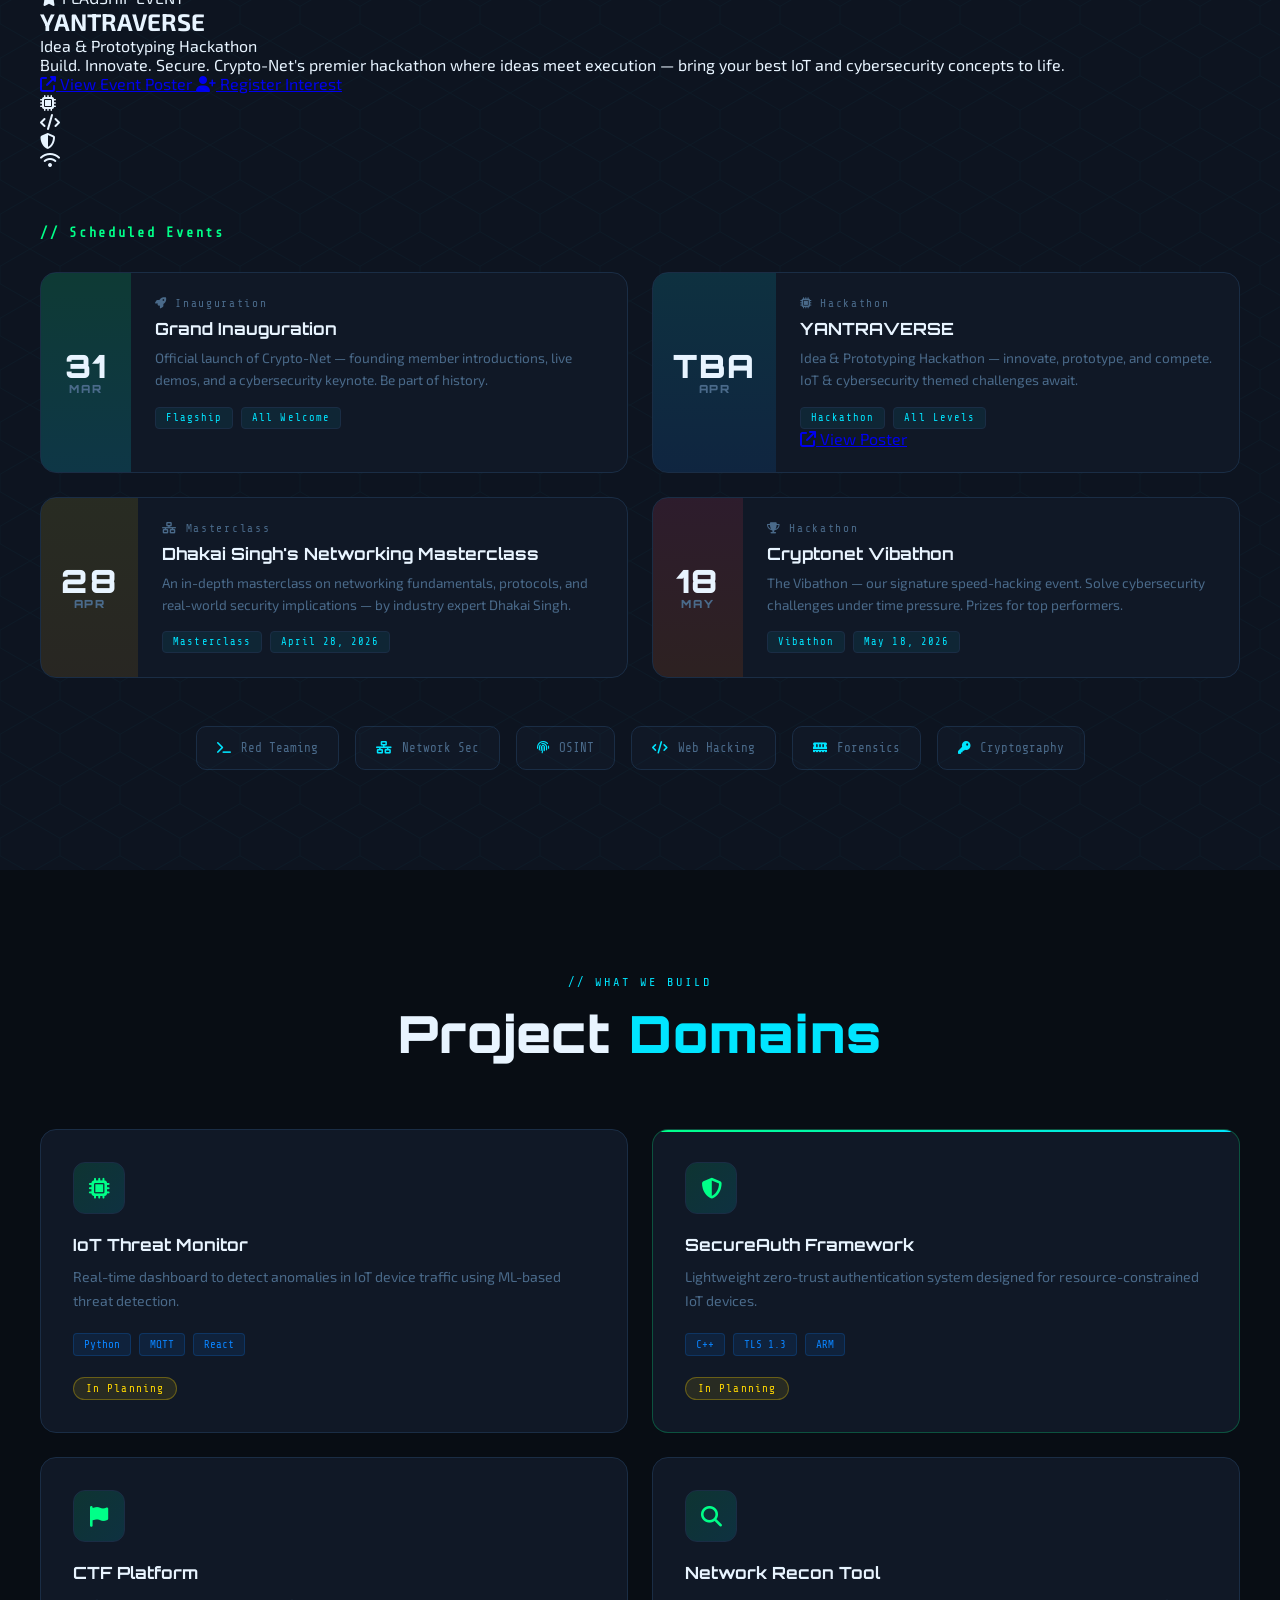
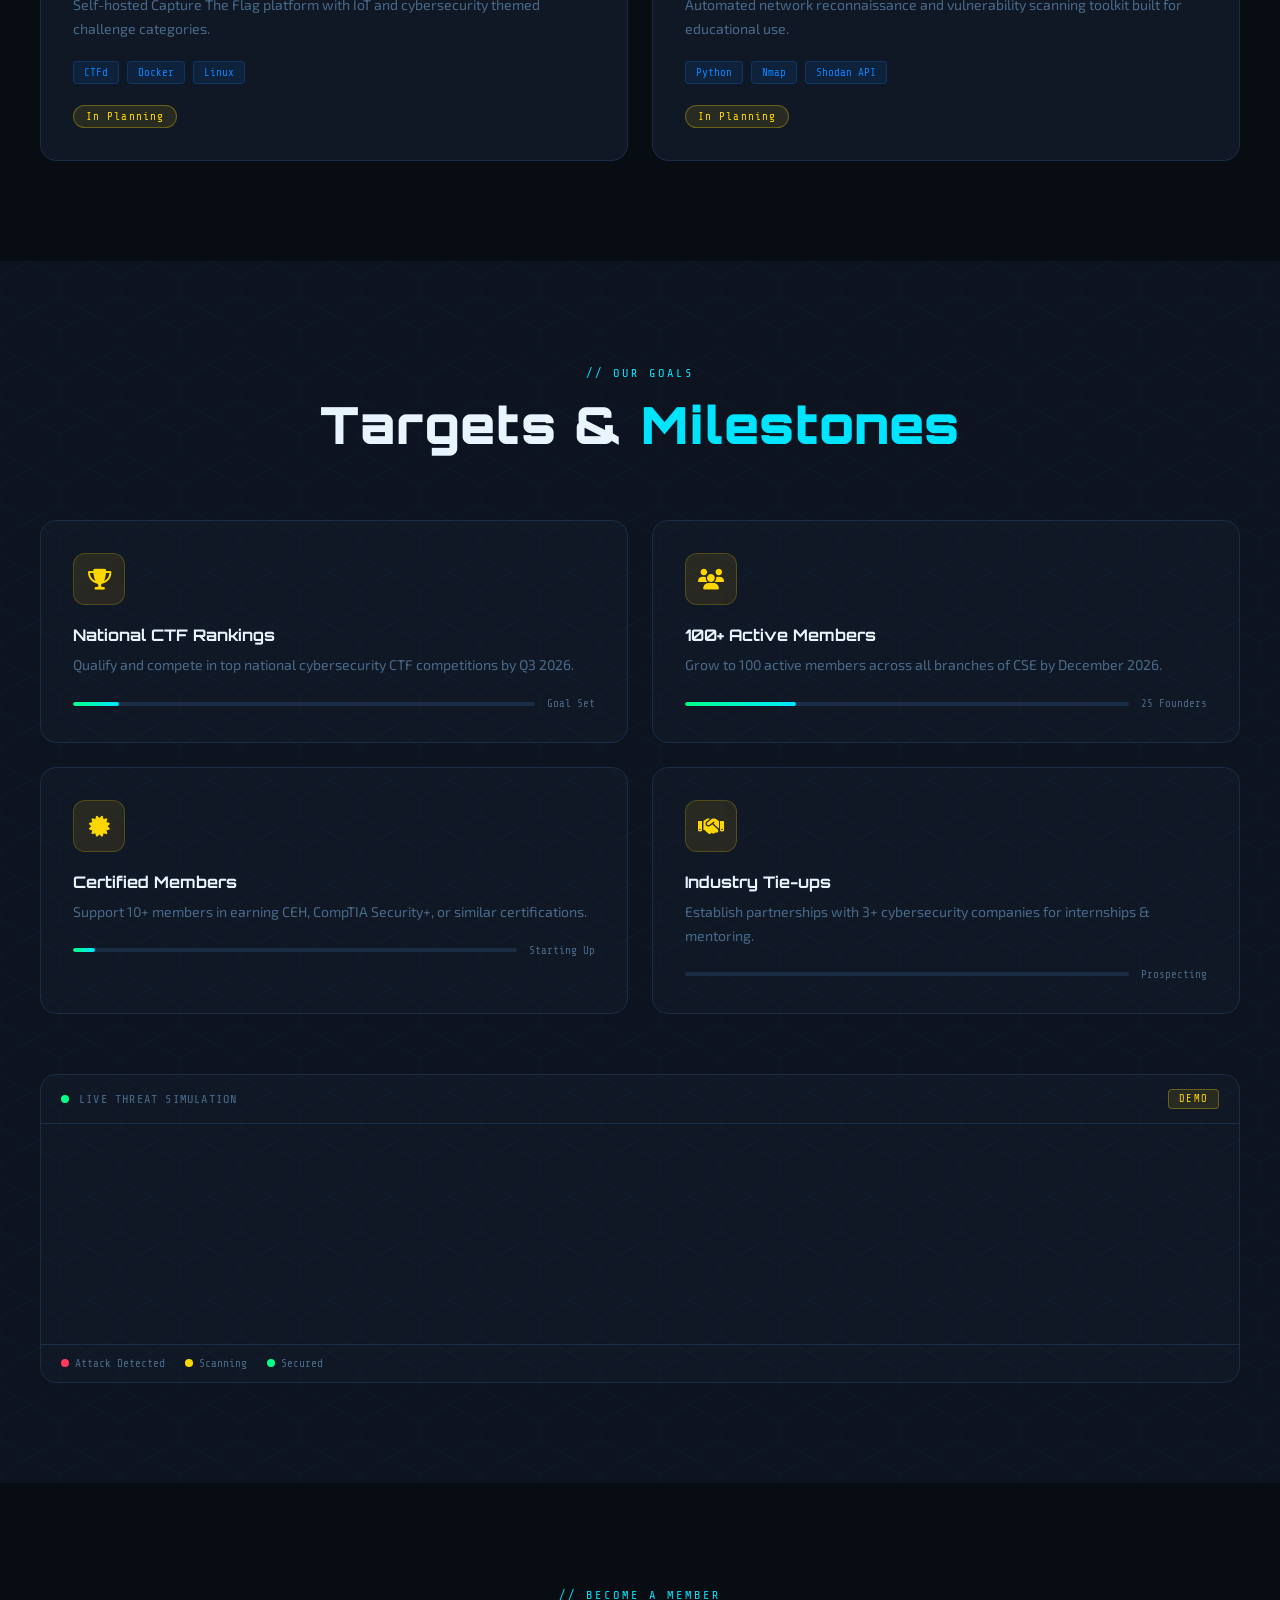
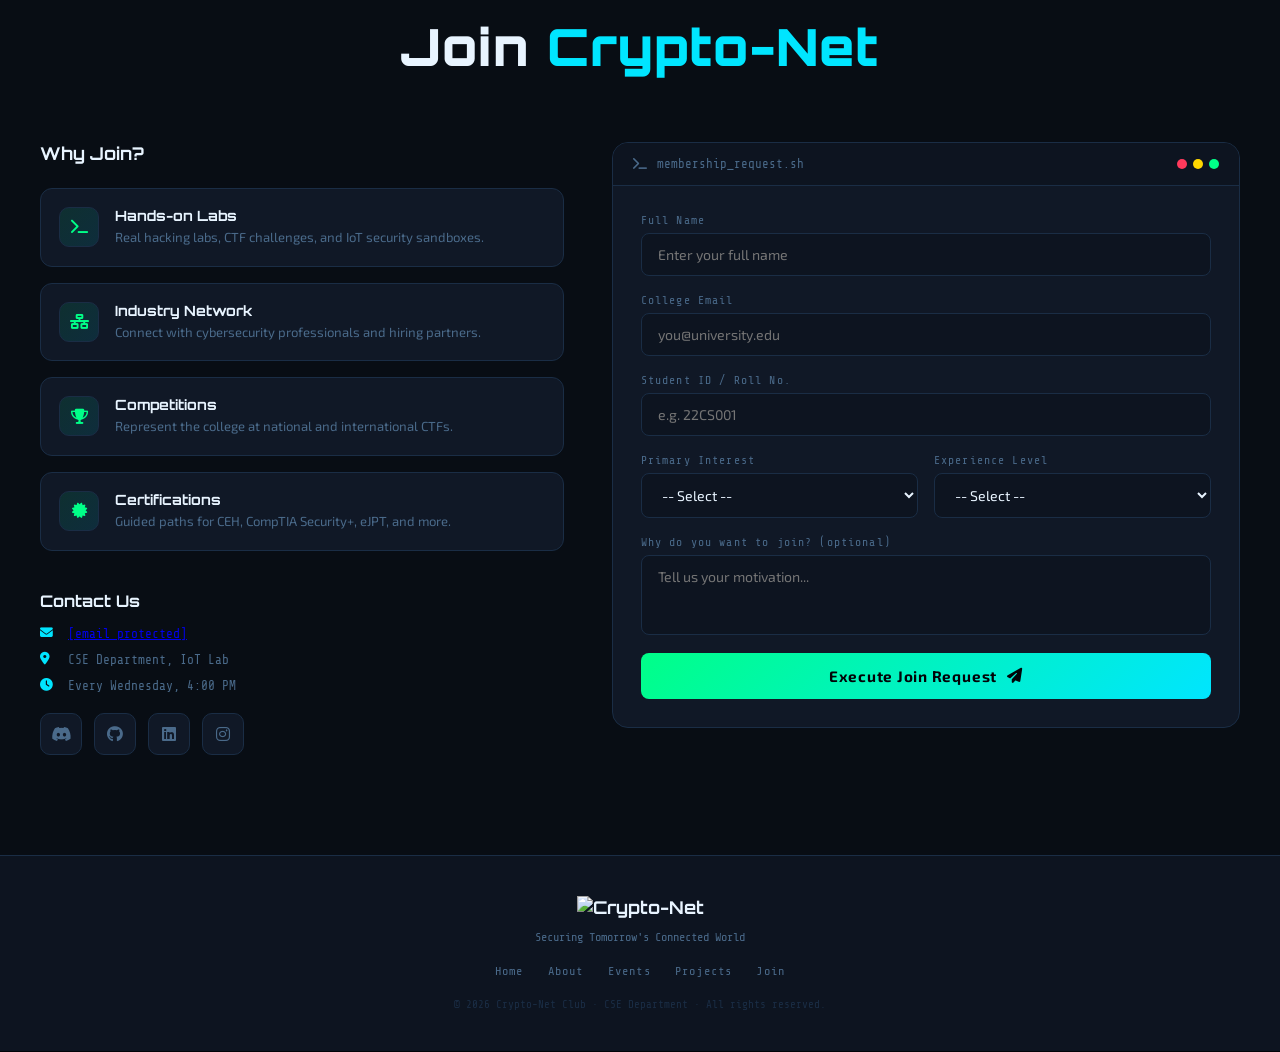
==== commit 02eb025f: "Refactor index.html: Update navbar logo, enhance hero section with new branding, and improve event d" ====
--- a/index.html
+++ b/index.html
@@ -37,8 +37,7 @@
 <nav class="navbar" id="navbar">
   <div class="nav-inner">
     <a href="#home" class="nav-logo">
-      <div class="logo-hex"><i class="fas fa-shield-halved"></i></div>
-      <span>CRYPTO<span class="accent">-NET</span></span>
+      <img src="logo.jpeg" alt="Crypto-Net Logo" class="nav-logo-img">
     </a>
     <ul class="nav-links" id="navLinks">
       <li><a href="#home" class="nl" data-text="HOME">HOME</a></li>
@@ -61,14 +60,9 @@
 
   <div class="hero-content">
     <div class="hero-badge"><span class="badge-dot"></span>INAUGURATION — MARCH 31, 2026</div>
-    <h1 class="hero-title">
-      <span class="title-line glitch-wrap">
-        <span class="glitch" data-text="CRYPTO">CRYPTO</span>
-      </span>
-      <span class="title-line glitch-wrap">
-        <span class="glitch accent-text" data-text="NET">NET</span>
-      </span>
-    </h1>
+    <div class="hero-logo-img-wrap">
+      <img src="logo.jpeg" alt="Crypto-Net" class="hero-logo-img">
+    </div>
     <p class="hero-sub">CSE IoT &amp; Cybersecurity Department Club</p>
     <div class="typing-wrap">
       <span class="prompt">$&gt;&nbsp;</span>
@@ -232,48 +226,84 @@
   <div class="hex-bg"></div>
   <div class="container">
     <div class="section-header">
-      <span class="sh-tag">// WHAT'S HAPPENING</span>
-      <h2 class="sh-title">Events &amp; <span class="accent">Activities</span></h2>
-    </div>
-
+      <span class="sh-tag">// CRYPTO-NET PRESENTS</span>
+      <h2 class="sh-title">Upcoming <span class="accent">Events</span></h2>
+    </div>
+
+    <!-- YANTRAVERSE FEATURED BANNER -->
+    <div class="yantraverse-banner">
+      <div class="yb-left">
+        <div class="yb-tag"><i class="fas fa-star"></i>&nbsp;FLAGSHIP EVENT</div>
+        <h2 class="yb-title">YANTRA<span>VERSE</span></h2>
+        <p class="yb-sub">Idea &amp; Prototyping Hackathon</p>
+        <p class="yb-desc">Build. Innovate. Secure. Crypto-Net's premier hackathon where ideas meet execution — bring your best IoT and cybersecurity concepts to life.</p>
+        <div class="yb-actions">
+          <a href="yantraverse.html" target="_blank" class="yb-btn primary">
+            <i class="fas fa-external-link-alt"></i>&nbsp;View Event Poster
+          </a>
+          <a href="#contact" class="yb-btn ghost">
+            <i class="fas fa-user-plus"></i>&nbsp;Register Interest
+          </a>
+        </div>
+      </div>
+      <div class="yb-right">
+        <div class="yb-circuit">
+          <div class="yb-hex-ring r1"></div>
+          <div class="yb-hex-ring r2"></div>
+          <div class="yb-icon"><i class="fas fa-microchip"></i></div>
+          <div class="yb-orbit yo1"><i class="fas fa-code"></i></div>
+          <div class="yb-orbit yo2"><i class="fas fa-shield-halved"></i></div>
+          <div class="yb-orbit yo3"><i class="fas fa-wifi"></i></div>
+        </div>
+      </div>
+    </div>
+
+    <!-- UPCOMING EVENTS GRID -->
+    <h3 class="sub-heading" style="margin-top:56px">// Scheduled Events</h3>
     <div class="events-grid">
       <div class="event-card ec1">
         <div class="ec-date"><span>31</span>MAR</div>
         <div class="ec-body">
           <div class="ec-type"><i class="fas fa-rocket"></i> Inauguration</div>
           <h3>Grand Inauguration</h3>
-          <p>Official launch of Crypto-Net. Join us as we kickstart the club with founding member introductions, demo sessions, and a keynote on cybersecurity trends.</p>
+          <p>Official launch of Crypto-Net — founding member introductions, live demos, and a cybersecurity keynote. Be part of history.</p>
           <div class="ec-tags"><span>Flagship</span><span>All Welcome</span></div>
         </div>
         <div class="ec-glow"></div>
       </div>
-      <div class="event-card ec2">
-        <div class="ec-date"><span>APR</span>2026</div>
+
+      <div class="event-card ec2 yantraverse-card">
+        <div class="ec-date"><span>TBA</span>APR</div>
         <div class="ec-body">
-          <div class="ec-type"><i class="fas fa-laptop-code"></i> Workshop</div>
-          <h3>Ethical Hacking 101</h3>
-          <p>Introduction to penetration testing, tools like Kali Linux, Metasploit, and Burp Suite. Perfect for beginners.</p>
-          <div class="ec-tags"><span>Workshop</span><span>Beginner</span></div>
+          <div class="ec-type"><i class="fas fa-microchip"></i> Hackathon</div>
+          <h3>YANTRAVERSE</h3>
+          <p>Idea &amp; Prototyping Hackathon — innovate, prototype, and compete. IoT &amp; cybersecurity themed challenges await.</p>
+          <div class="ec-tags"><span>Hackathon</span><span>All Levels</span></div>
+          <a href="yantraverse.html" target="_blank" class="ec-poster-btn">
+            <i class="fas fa-arrow-up-right-from-square"></i> View Poster
+          </a>
         </div>
         <div class="ec-glow"></div>
       </div>
+
       <div class="event-card ec3">
-        <div class="ec-date"><span>MAY</span>2026</div>
+        <div class="ec-date"><span>28</span>APR</div>
         <div class="ec-body">
-          <div class="ec-type"><i class="fas fa-wifi"></i> IoT</div>
-          <h3>IoT Security Challenge</h3>
-          <p>Hands-on session: identify and exploit vulnerabilities in real IoT device setups. MQTT, CoAP, and firmware reversing.</p>
-          <div class="ec-tags"><span>Hands-on</span><span>Intermediate</span></div>
+          <div class="ec-type"><i class="fas fa-network-wired"></i> Masterclass</div>
+          <h3>Dhakai Singh's Networking Masterclass</h3>
+          <p>An in-depth masterclass on networking fundamentals, protocols, and real-world security implications — by industry expert Dhakai Singh.</p>
+          <div class="ec-tags"><span>Masterclass</span><span>April 28, 2026</span></div>
         </div>
         <div class="ec-glow"></div>
       </div>
+
       <div class="event-card ec4">
-        <div class="ec-date"><span>JUN</span>2026</div>
+        <div class="ec-date"><span>18</span>MAY</div>
         <div class="ec-body">
-          <div class="ec-type"><i class="fas fa-flag"></i> Competition</div>
-          <h3>Capture The Flag</h3>
-          <p>Internal CTF with challenges across web exploitation, reverse engineering, forensics, crypto, and OSINT.</p>
-          <div class="ec-tags"><span>CTF</span><span>All Levels</span></div>
+          <div class="ec-type"><i class="fas fa-trophy"></i> Hackathon</div>
+          <h3>Cryptonet Vibathon</h3>
+          <p>The Vibathon — our signature speed-hacking event. Solve cybersecurity challenges under time pressure. Prizes for top performers.</p>
+          <div class="ec-tags"><span>Vibathon</span><span>May 18, 2026</span></div>
         </div>
         <div class="ec-glow"></div>
       </div>
@@ -402,7 +432,7 @@
 
         <div class="contact-details">
           <h3>Contact Us</h3>
-          <div class="cd-item"><i class="fas fa-envelope"></i><span>crypto-net@university.edu</span></div>
+          <div class="cd-item"><i class="fas fa-envelope"></i><span><a href="/cdn-cgi/l/email-protection" class="__cf_email__" data-cfemail="fa9988838a8e95d7949f8eba8f94938c9f8889938e83d49f9e8f">[email&#160;protected]</a></span></div>
           <div class="cd-item"><i class="fas fa-location-dot"></i><span>CSE Department, IoT Lab</span></div>
           <div class="cd-item"><i class="fas fa-clock"></i><span>Every Wednesday, 4:00 PM</span></div>
           <div class="social-row">
@@ -476,8 +506,7 @@
 <footer class="footer">
   <div class="footer-inner">
     <div class="footer-logo">
-      <div class="logo-hex sm"><i class="fas fa-shield-halved"></i></div>
-      <span>CRYPTO<span class="accent">-NET</span></span>
+      <img src="logo.jpeg" alt="Crypto-Net" class="footer-logo-img">
     </div>
     <p class="footer-tag">Securing Tomorrow's Connected World</p>
     <div class="footer-nav">
@@ -485,13 +514,4 @@
       <a href="#events">Events</a><a href="#projects">Projects</a>
       <a href="#contact">Join</a>
     </div>
-    <p class="footer-copy">© 2026 Crypto-Net Club · CSE Department · All rights reserved.</p>
-  </div>
-</footer>
-
-<!-- TOAST -->
-<div class="toast" id="toast"></div>
-
-<script src="script.js"></script>
-</body>
-</html>+    <p class="footer-copy">© 2026 Crypto-Net Club · CSE Department · All rights reserved.
--- a/styles.css
+++ b/styles.css
@@ -1,1168 +1,913 @@
-/* CSS Variables for Theme */
+/* ===========================
+   CRYPTO-NET — REDESIGNED CSS
+   =========================== */
+
 :root {
-  /* Dark Theme (Default) */
-  --bg-primary: #0a0a0a;
-  --bg-secondary: #1a1a1a;
-  --bg-tertiary: #2a2a2a;
-  --text-primary: #ffffff;
-  --text-secondary: #b0b0b0;
-  --accent-green: #00ff41;
-  --accent-blue: #00d4ff;
-  --accent-red: #ff073a;
-  --accent-purple: #8a2be2;
-  --border-color: #333333;
-  --shadow: 0 4px 20px rgba(0, 0, 0, 0.5);
-  --card-bg: rgba(30, 30, 30, 0.8);
-  --glow: 0 0 10px var(--accent-green);
-}
-
-[data-theme="light"] {
-  --bg-primary: #ffffff;
-  --bg-secondary: #f5f5f5;
-  --bg-tertiary: #eaeaea;
-  --text-primary: #2a2a2a;
-  --text-secondary: #666666;
-  --accent-green: #28a745;
-  --accent-blue: #007bff;
-  --accent-red: #dc3545;
-  --accent-purple: #6f42c1;
-  --border-color: #dddddd;
-  --shadow: 0 4px 20px rgba(0, 0, 0, 0.1);
-  --card-bg: rgba(255, 255, 255, 0.9);
-  --glow: 0 0 10px var(--accent-blue);
-}
-
-/* Base Styles */
-* {
-  margin: 0;
-  padding: 0;
-  box-sizing: border-box;
-}
-
-html {
-  scroll-behavior: smooth;
-}
+  --black: #020408;
+  --dark: #080d14;
+  --panel: #0d1420;
+  --card: #101826;
+  --border: #1a2d45;
+  --border-bright: #00e5ff44;
+  --green: #00ff88;
+  --cyan: #00e5ff;
+  --blue: #0a84ff;
+  --red: #ff3a5c;
+  --yellow: #ffd700;
+  --white: #e8f4ff;
+  --muted: #4a6a8a;
+  --font-mono: 'Share Tech Mono', monospace;
+  --font-display: 'Orbitron', sans-serif;
+  --font-body: 'Exo 2', sans-serif;
+  --glow-green: 0 0 20px #00ff8866, 0 0 40px #00ff8822;
+  --glow-cyan: 0 0 20px #00e5ff66, 0 0 40px #00e5ff22;
+  --glow-red: 0 0 20px #ff3a5c66;
+}
+
+*, *::before, *::after { margin: 0; padding: 0; box-sizing: border-box; }
+
+html { scroll-behavior: smooth; }
 
 body {
-  font-family: 'Inter', sans-serif;
-  background-color: var(--bg-primary);
-  color: var(--text-primary);
-  line-height: 1.6;
-  transition: background-color 0.3s, color 0.3s;
+  background: var(--black);
+  color: var(--white);
+  font-family: var(--font-body);
   overflow-x: hidden;
-}
-
-.container {
-  max-width: 1200px;
-  margin: 0 auto;
-  padding: 0 20px;
-}
-
-/* Typography */
-h1, h2, h3, h4, h5, h6 {
-  font-weight: 600;
-  margin-bottom: 1rem;
-}
-
-h1 {
-  font-size: 3rem;
-}
-
-h2 {
-  font-size: 2.5rem;
-}
-
-h3 {
-  font-size: 1.8rem;
-}
-
-p {
-  margin-bottom: 1rem;
-  color: var(--text-secondary);
-}
-
-.section-title {
-  text-align: center;
-  margin-bottom: 3rem;
+  cursor: none;
+}
+
+/* SCROLLBAR */
+::-webkit-scrollbar { width: 6px; }
+::-webkit-scrollbar-track { background: var(--dark); }
+::-webkit-scrollbar-thumb { background: var(--cyan); border-radius: 3px; }
+
+/* ===========================
+   SCANLINES
+   =========================== */
+.scanlines {
+  position: fixed; inset: 0; z-index: 9999;
+  background: repeating-linear-gradient(
+    0deg, transparent, transparent 2px,
+    rgba(0,0,0,0.03) 2px, rgba(0,0,0,0.03) 4px
+  );
+  pointer-events: none;
+}
+
+/* ===========================
+   CUSTOM CURSOR
+   =========================== */
+.cursor-outer {
+  position: fixed; width: 36px; height: 36px;
+  border: 1px solid var(--cyan); border-radius: 50%;
+  pointer-events: none; z-index: 10000;
+  transition: transform 0.15s ease, border-color 0.2s;
+  transform: translate(-50%, -50%);
+}
+.cursor-dot {
+  position: fixed; width: 6px; height: 6px;
+  background: var(--green); border-radius: 50%;
+  pointer-events: none; z-index: 10001;
+  transform: translate(-50%, -50%);
+}
+body:hover .cursor-outer { border-color: var(--green); }
+
+/* ===========================
+   LOADER
+   =========================== */
+.loader {
+  position: fixed; inset: 0; background: var(--black);
+  display: flex; align-items: center; justify-content: center;
+  z-index: 9998; transition: opacity 0.6s ease;
+}
+.loader.hide { opacity: 0; pointer-events: none; }
+
+.loader-inner { display: flex; flex-direction: column; align-items: center; gap: 24px; }
+
+.loader-hex {
+  position: relative; width: 100px; height: 100px;
+  display: flex; align-items: center; justify-content: center;
+}
+.loader-hex svg {
+  position: absolute; inset: 0; width: 100%; height: 100%;
+  fill: none; stroke: var(--cyan); stroke-width: 2;
+  animation: hex-spin 4s linear infinite;
+  filter: drop-shadow(0 0 8px var(--cyan));
+}
+.loader-hex i { font-size: 2.2rem; color: var(--green); z-index: 1; }
+
+@keyframes hex-spin { to { transform: rotate(360deg); } }
+
+.loader-text { text-align: center; }
+.loader-title {
+  font-family: var(--font-display); font-size: 1.6rem;
+  letter-spacing: 0.3em; color: var(--green);
+  display: block; margin-bottom: 12px;
+}
+.loader-bar {
+  width: 280px; height: 3px; background: var(--border);
+  border-radius: 2px; overflow: hidden; margin: 0 auto 8px;
+}
+.loader-fill {
+  height: 100%; width: 0%; background: linear-gradient(90deg, var(--green), var(--cyan));
+  transition: width 0.1s linear;
+}
+.loader-status {
+  font-family: var(--font-mono); font-size: 0.75rem; color: var(--muted);
+}
+
+/* ===========================
+   NAVBAR
+   =========================== */
+.navbar {
+  position: fixed; top: 0; left: 0; right: 0; z-index: 1000;
+  padding: 0 40px; height: 70px;
+  display: flex; align-items: center;
+  background: rgba(2,4,8,0.85);
+  backdrop-filter: blur(20px);
+  border-bottom: 1px solid var(--border);
+  transition: all 0.3s;
+}
+.navbar.scrolled { border-bottom-color: var(--border-bright); }
+
+.nav-inner {
+  max-width: 1300px; margin: 0 auto; width: 100%;
+  display: flex; align-items: center; justify-content: space-between;
+}
+
+.nav-logo {
+  display: flex; align-items: center; gap: 12px;
+  text-decoration: none; color: var(--white);
+  font-family: var(--font-display); font-size: 1.1rem; font-weight: 700;
+  letter-spacing: 0.1em;
+}
+.logo-hex {
+  width: 40px; height: 40px; background: linear-gradient(135deg, var(--green), var(--cyan));
+  clip-path: polygon(50% 0%,100% 25%,100% 75%,50% 100%,0% 75%,0% 25%);
+  display: flex; align-items: center; justify-content: center;
+  color: var(--black); font-size: 1.1rem; font-weight: 900;
+}
+.logo-hex.sm { width: 30px; height: 30px; font-size: 0.8rem; }
+.nav-logo .accent { color: var(--cyan); }
+
+.nav-links {
+  display: flex; align-items: center; gap: 8px; list-style: none;
+}
+.nl {
+  color: var(--muted); text-decoration: none; font-family: var(--font-mono);
+  font-size: 0.78rem; letter-spacing: 0.1em; padding: 8px 14px; border-radius: 4px;
+  transition: all 0.3s; position: relative;
+}
+.nl::after {
+  content: ''; position: absolute; bottom: 4px; left: 50%; right: 50%;
+  height: 1px; background: var(--cyan);
+  transition: all 0.3s;
+}
+.nl:hover { color: var(--cyan); }
+.nl:hover::after { left: 14px; right: 14px; }
+
+.nl.join-btn {
+  color: var(--green); border: 1px solid var(--green);
+  box-shadow: inset 0 0 0 0 var(--green);
+}
+.nl.join-btn:hover {
+  color: var(--black); background: var(--green);
+  box-shadow: var(--glow-green);
+}
+.nl.join-btn::after { display: none; }
+
+.hamburger {
+  display: none; flex-direction: column; gap: 5px;
+  background: none; border: none; cursor: none; padding: 4px;
+}
+.hamburger span {
+  display: block; width: 24px; height: 2px; background: var(--cyan);
+  transition: all 0.3s;
+}
+
+/* ===========================
+   HERO
+   =========================== */
+.hero {
+  position: relative; min-height: 100vh;
+  display: flex; align-items: center; justify-content: center;
+  overflow: hidden;
+}
+
+#networkCanvas {
+  position: absolute; inset: 0; width: 100%; height: 100%;
+}
+
+.hero-grid-overlay {
+  position: absolute; inset: 0;
+  background-image:
+    linear-gradient(rgba(0,229,255,0.04) 1px, transparent 1px),
+    linear-gradient(90deg, rgba(0,229,255,0.04) 1px, transparent 1px);
+  background-size: 60px 60px;
+  mask-image: radial-gradient(ellipse 80% 80% at 50% 50%, black 40%, transparent 100%);
+}
+
+.hero-content {
+  position: relative; z-index: 2;
+  display: flex; flex-direction: column; align-items: center;
+  text-align: center; padding: 20px;
+  max-width: 900px; margin: 0 auto;
+}
+
+.hero-badge {
+  display: flex; align-items: center; gap: 8px;
+  font-family: var(--font-mono); font-size: 0.72rem; letter-spacing: 0.2em;
+  color: var(--cyan); border: 1px solid var(--border-bright);
+  padding: 6px 16px; border-radius: 20px;
+  background: rgba(0,229,255,0.05);
+  margin-bottom: 32px;
+  animation: fadeUp 0.8s ease 0.2s both;
+}
+.badge-dot {
+  width: 8px; height: 8px; border-radius: 50%;
+  background: var(--green); animation: pulse-dot 1.5s infinite;
+}
+
+@keyframes pulse-dot {
+  0%,100% { opacity:1; transform: scale(1); }
+  50% { opacity:0.5; transform: scale(0.8); }
+}
+
+.hero-title {
+  font-family: var(--font-display); font-weight: 900;
+  font-size: clamp(4rem, 12vw, 9rem);
+  line-height: 0.9; letter-spacing: -0.02em;
+  margin-bottom: 20px;
+}
+.title-line { display: block; }
+.accent-text { color: var(--cyan); }
+
+/* GLITCH */
+.glitch-wrap { position: relative; display: inline-block; }
+.glitch {
+  position: relative; display: inline-block;
+  color: var(--green);
+  text-shadow: var(--glow-green);
+  animation: fadeUp 0.8s ease 0.4s both;
+}
+.glitch::before, .glitch::after {
+  content: attr(data-text);
+  position: absolute; top: 0; left: 0;
+  width: 100%; height: 100%;
+}
+.glitch::before {
+  color: var(--red); left: 3px;
+  animation: glitch1 4s infinite;
+  clip-path: polygon(0 10%, 100% 10%, 100% 35%, 0 35%);
+}
+.glitch::after {
+  color: var(--cyan); left: -3px;
+  animation: glitch2 4s infinite;
+  clip-path: polygon(0 55%, 100% 55%, 100% 80%, 0 80%);
+}
+@keyframes glitch1 {
+  0%,90%,100% { transform: none; opacity: 0; }
+  92% { transform: translateX(4px) skewX(-5deg); opacity: 0.9; }
+  94% { transform: translateX(-4px) skewX(5deg); opacity: 0.7; }
+  96% { transform: translateX(2px); opacity: 0.8; }
+}
+@keyframes glitch2 {
+  0%,85%,100% { transform: none; opacity: 0; }
+  87% { transform: translateX(-5px) skewX(8deg); opacity: 0.8; }
+  89% { transform: translateX(5px) skewX(-8deg); opacity: 0.6; }
+}
+
+.hero-sub {
+  font-family: var(--font-mono); font-size: 0.9rem; letter-spacing: 0.2em;
+  color: var(--muted); margin-bottom: 24px;
+  animation: fadeUp 0.8s ease 0.6s both;
+}
+
+.typing-wrap {
+  display: flex; align-items: center; gap: 4px;
+  font-family: var(--font-mono); font-size: 1rem; color: var(--green);
+  height: 28px; margin-bottom: 36px;
+  animation: fadeUp 0.8s ease 0.8s both;
+}
+.prompt { color: var(--cyan); }
+.caret { animation: blink 1s step-start infinite; color: var(--green); }
+@keyframes blink { 50% { opacity: 0; } }
+
+.hero-ctas {
+  display: flex; align-items: center; gap: 16px; flex-wrap: wrap;
+  justify-content: center; margin-bottom: 48px;
+  animation: fadeUp 0.8s ease 1s both;
+}
+.btn-primary {
+  display: inline-flex; align-items: center; gap: 10px;
+  padding: 14px 32px; border-radius: 6px; font-weight: 700;
+  font-family: var(--font-body); font-size: 0.95rem; letter-spacing: 0.05em;
+  text-decoration: none; color: var(--black);
+  background: linear-gradient(135deg, var(--green), var(--cyan));
+  transition: all 0.3s; box-shadow: var(--glow-green);
+}
+.btn-primary:hover { transform: translateY(-3px) scale(1.03); box-shadow: 0 0 40px #00ff8888; }
+
+.btn-ghost {
+  display: inline-flex; align-items: center; gap: 10px;
+  padding: 13px 28px; border-radius: 6px; font-weight: 600;
+  font-family: var(--font-body); font-size: 0.95rem;
+  text-decoration: none; color: var(--cyan);
+  border: 1px solid var(--cyan);
+  transition: all 0.3s;
+}
+.btn-ghost:hover { background: rgba(0,229,255,0.08); transform: translateY(-2px); }
+
+.hero-stats {
+  display: flex; align-items: center; gap: 32px;
+  animation: fadeUp 0.8s ease 1.2s both;
+}
+.stat { text-align: center; }
+.stat-num {
+  display: block; font-family: var(--font-display); font-size: 2rem;
+  font-weight: 900; color: var(--cyan);
+}
+.stat-lbl {
+  font-family: var(--font-mono); font-size: 0.7rem;
+  letter-spacing: 0.15em; color: var(--muted);
+}
+.stat-div { width: 1px; height: 40px; background: var(--border); }
+
+.scroll-hint {
+  position: absolute; bottom: 30px; left: 50%; transform: translateX(-50%);
+}
+.scroll-hint span {
+  display: block; width: 26px; height: 42px;
+  border: 2px solid var(--border-bright); border-radius: 13px;
   position: relative;
-  font-family: 'Roboto Mono', monospace;
-}
-
-.section-title::after {
-  content: '';
-  position: absolute;
-  bottom: -10px;
-  left: 50%;
-  transform: translateX(-50%);
-  width: 80px;
-  height: 3px;
-  background: linear-gradient(90deg, var(--accent-green), var(--accent-blue));
-}
-
-/* Loading Screen */
-.loading-screen {
-  position: fixed;
-  top: 0;
-  left: 0;
-  width: 100%;
-  height: 100%;
-  background-color: var(--bg-primary);
-  display: flex;
-  justify-content: center;
-  align-items: center;
-  z-index: 9999;
-  transition: opacity 0.5s ease;
-}
-
-.loading-content {
-  text-align: center;
-}
-
-.loading-logo {
-  display: flex;
-  align-items: center;
-  justify-content: center;
-  margin-bottom: 2rem;
-}
-
-.loading-logo .logo-icon {
-  font-size: 2.5rem;
-  color: var(--accent-green);
-  margin-right: 1rem;
-}
-
-.loading-logo h1 {
-  font-family: 'Roboto Mono', monospace;
-  font-size: 2.5rem;
-}
-
-.loading-bar {
-  width: 300px;
-  height: 4px;
-  background-color: var(--bg-tertiary);
+}
+.scroll-hint span::after {
+  content: ''; position: absolute; top: 6px; left: 50%; transform: translateX(-50%);
+  width: 4px; height: 4px; border-radius: 50%; background: var(--cyan);
+  animation: scroll-ball 2s ease-in-out infinite;
+}
+@keyframes scroll-ball {
+  0% { top: 6px; opacity: 1; }
+  100% { top: 26px; opacity: 0; }
+}
+
+@keyframes fadeUp {
+  from { opacity: 0; transform: translateY(30px); }
+  to { opacity: 1; transform: translateY(0); }
+}
+
+/* ===========================
+   COUNTDOWN
+   =========================== */
+.countdown-section {
+  background: var(--panel); border-top: 1px solid var(--border);
+  border-bottom: 1px solid var(--border); padding: 32px 20px;
+}
+.count-inner { max-width: 700px; margin: 0 auto; text-align: center; }
+.count-label {
+  display: inline-flex; align-items: center; gap: 8px;
+  font-family: var(--font-mono); font-size: 0.75rem; letter-spacing: 0.2em;
+  color: var(--muted); margin-bottom: 20px;
+}
+.pulse-dot {
+  display: inline-block; width: 8px; height: 8px; border-radius: 50%;
+  background: var(--green); animation: pulse-dot 1.5s infinite;
+}
+.countdown {
+  display: flex; align-items: center; justify-content: center; gap: 12px;
+}
+.time-block { text-align: center; }
+.time-block span {
+  display: block; font-family: var(--font-display); font-size: 3rem;
+  font-weight: 900; color: var(--cyan);
+  text-shadow: var(--glow-cyan); line-height: 1;
+}
+.time-block small {
+  font-family: var(--font-mono); font-size: 0.65rem; letter-spacing: 0.2em;
+  color: var(--muted);
+}
+.time-sep { font-family: var(--font-display); font-size: 2rem; color: var(--border-bright); }
+.count-sub { font-family: var(--font-mono); font-size: 0.75rem; color: var(--muted); margin-top: 12px; }
+
+/* ===========================
+   SECTIONS COMMON
+   =========================== */
+.section { padding: 100px 20px; position: relative; overflow: hidden; }
+.container { max-width: 1200px; margin: 0 auto; }
+
+.section-header { text-align: center; margin-bottom: 64px; }
+.sh-tag {
+  display: inline-block; font-family: var(--font-mono); font-size: 0.75rem;
+  letter-spacing: 0.25em; color: var(--cyan); margin-bottom: 12px;
+}
+.sh-title {
+  font-family: var(--font-display); font-size: clamp(2rem, 5vw, 3.2rem);
+  font-weight: 900; color: var(--white); letter-spacing: 0.02em;
+}
+.sh-title .accent { color: var(--cyan); }
+
+.sub-heading {
+  font-family: var(--font-mono); font-size: 0.85rem; letter-spacing: 0.2em;
+  color: var(--green); margin-bottom: 32px;
+}
+
+/* HEX BG */
+.hex-bg {
+  position: absolute; inset: 0; opacity: 0.03;
+  background-image: url("data:image/svg+xml,%3Csvg width='60' height='52' viewBox='0 0 60 52' xmlns='http://www.w3.org/2000/svg'%3E%3Cpath d='M30 0L60 17.3V34.7L30 52L0 34.7V17.3Z' fill='none' stroke='%2300e5ff' stroke-width='1'/%3E%3C/svg%3E");
+  background-size: 60px 52px;
+}
+
+/* ===========================
+   ABOUT
+   =========================== */
+.about-section { background: var(--dark); }
+
+.about-grid {
+  display: grid; grid-template-columns: 1fr 1fr; gap: 64px;
+  align-items: center; margin-bottom: 80px;
+}
+
+.shield-anim {
+  position: relative; width: 340px; height: 340px;
+  margin: 0 auto; display: flex; align-items: center; justify-content: center;
+}
+.shield-ring {
+  position: absolute; border-radius: 50%; border: 1px solid;
+  animation: ring-spin linear infinite;
+}
+.r1 { width: 100%; height: 100%; border-color: rgba(0,229,255,0.15); animation-duration: 20s; }
+.r2 { width: 75%; height: 75%; border-color: rgba(0,255,136,0.2); animation-duration: 15s; animation-direction: reverse; }
+.r3 { width: 50%; height: 50%; border-color: rgba(0,229,255,0.25); animation-duration: 10s; }
+@keyframes ring-spin { to { transform: rotate(360deg); } }
+
+.shield-core {
+  width: 120px; height: 120px; z-index: 2;
+  background: linear-gradient(135deg, var(--green), var(--cyan));
+  clip-path: polygon(50% 0%,100% 25%,100% 75%,50% 100%,0% 75%,0% 25%);
+  display: flex; align-items: center; justify-content: center;
+  color: var(--black); font-size: 2.8rem;
+  box-shadow: var(--glow-green); animation: core-pulse 3s ease-in-out infinite;
+}
+@keyframes core-pulse {
+  0%,100% { box-shadow: var(--glow-green); }
+  50% { box-shadow: 0 0 50px #00ff8888, 0 0 80px #00ff8844; }
+}
+
+.orbit-dot {
+  position: absolute; width: 36px; height: 36px;
+  background: var(--card); border: 1px solid var(--border);
+  border-radius: 50%; display: flex; align-items: center; justify-content: center;
+  font-size: 0.8rem; color: var(--cyan); z-index: 3;
+}
+.od1 { top: 10%; left: 50%; transform: translateX(-50%); animation: orbit1 8s linear infinite; }
+.od2 { top: 50%; right: 5%; transform: translateY(-50%); animation: orbit2 10s linear infinite; }
+.od3 { bottom: 10%; left: 50%; transform: translateX(-50%); animation: orbit3 9s linear infinite; }
+.od4 { top: 50%; left: 5%; transform: translateY(-50%); animation: orbit4 7s linear infinite; }
+@keyframes orbit1 { 0%,100%{top:10%;left:50%} 25%{top:50%;right:5%;left:auto} 50%{bottom:10%;top:auto;left:50%} 75%{top:50%;left:5%} }
+@keyframes orbit2 { 0%,100%{top:50%;right:5%} 25%{bottom:10%;top:auto;left:50%} 50%{top:50%;left:5%} 75%{top:10%;left:50%} }
+@keyframes orbit3 { 0%,100%{bottom:10%;left:50%} 25%{top:50%;left:5%} 50%{top:10%;left:50%} 75%{top:50%;right:5%;left:auto} }
+@keyframes orbit4 { 0%,100%{top:50%;left:5%} 25%{top:10%;left:50%} 50%{top:50%;right:5%;left:auto} 75%{bottom:10%;top:auto;left:50%} }
+
+.about-text { display: flex; flex-direction: column; gap: 24px; }
+
+.mv-card {
+  display: flex; gap: 18px; align-items: flex-start;
+  background: var(--card); border: 1px solid var(--border);
+  border-radius: 12px; padding: 24px;
+  transition: all 0.3s;
+}
+.mv-card:hover { border-color: var(--border-bright); transform: translateX(6px); }
+.mvc-icon {
+  width: 44px; height: 44px; border-radius: 10px;
+  background: linear-gradient(135deg, rgba(0,255,136,0.15), rgba(0,229,255,0.15));
+  border: 1px solid var(--border); display: flex; align-items: center; justify-content: center;
+  color: var(--cyan); font-size: 1.1rem; flex-shrink: 0;
+}
+.mv-card h3 { font-family: var(--font-display); font-size: 1rem; font-weight: 700; color: var(--white); margin-bottom: 6px; }
+.mv-card p { color: var(--muted); font-size: 0.9rem; line-height: 1.7; margin: 0; }
+
+.skill-tags { display: flex; flex-wrap: wrap; gap: 8px; }
+.skill-tags span {
+  font-family: var(--font-mono); font-size: 0.72rem; letter-spacing: 0.1em;
+  padding: 6px 14px; border-radius: 4px;
+  background: rgba(0,229,255,0.07); border: 1px solid var(--border);
+  color: var(--cyan); transition: all 0.3s;
+}
+.skill-tags span:hover { background: rgba(0,229,255,0.15); border-color: var(--cyan); }
+
+/* TEAM */
+.team-section { margin-bottom: 80px; }
+.team-grid { display: grid; grid-template-columns: repeat(3,1fr); gap: 24px; }
+
+.team-card {
+  position: relative; background: var(--card); border: 1px solid var(--border);
+  border-radius: 16px; padding: 32px 24px; text-align: center;
+  overflow: hidden; transition: all 0.4s;
+}
+.team-card:hover { border-color: var(--border-bright); transform: translateY(-8px); }
+.team-card.featured { border-color: rgba(0,255,136,0.3); }
+
+.tc-glow {
+  position: absolute; top: -60px; left: 50%; transform: translateX(-50%);
+  width: 140px; height: 140px; border-radius: 50%;
+  background: radial-gradient(circle, rgba(0,229,255,0.12) 0%, transparent 70%);
+  pointer-events: none;
+}
+.team-card.featured .tc-glow { background: radial-gradient(circle, rgba(0,255,136,0.15) 0%, transparent 70%); }
+
+.tc-avatar {
+  width: 80px; height: 80px; border-radius: 50%;
+  background: linear-gradient(135deg, var(--panel), var(--card));
+  border: 2px solid var(--border); margin: 0 auto 16px;
+  display: flex; align-items: center; justify-content: center;
+  font-size: 1.8rem; color: var(--cyan);
+}
+.tc-role {
+  display: inline-block; font-family: var(--font-mono); font-size: 0.65rem;
+  letter-spacing: 0.15em; padding: 4px 12px; border-radius: 20px;
+  margin-bottom: 10px;
+}
+.tc-role.president { background: rgba(255,58,92,0.15); color: var(--red); border: 1px solid rgba(255,58,92,0.3); }
+.tc-role.tech-lead { background: rgba(0,255,136,0.1); color: var(--green); border: 1px solid rgba(0,255,136,0.3); }
+.tc-role.faculty { background: rgba(10,132,255,0.1); color: var(--blue); border: 1px solid rgba(10,132,255,0.3); }
+
+.tc-info h4 { font-family: var(--font-display); font-size: 0.9rem; color: var(--white); margin-bottom: 8px; }
+.tc-info p { font-size: 0.82rem; color: var(--muted); line-height: 1.6; margin: 0; }
+
+.tc-hex {
+  position: absolute; bottom: -20px; right: -20px;
+  width: 80px; height: 80px; opacity: 0.05;
+  background: var(--cyan);
+  clip-path: polygon(50% 0%,100% 25%,100% 75%,50% 100%,0% 75%,0% 25%);
+}
+
+/* TIMELINE */
+.timeline-section { }
+.timeline { position: relative; max-width: 760px; margin: 0 auto; padding-left: 40px; }
+.timeline::before {
+  content: ''; position: absolute; left: 10px; top: 0; bottom: 0;
+  width: 2px; background: linear-gradient(to bottom, var(--green), var(--cyan), transparent);
+}
+.tl-item { position: relative; margin-bottom: 40px; }
+.tl-node {
+  position: absolute; left: -40px; top: 0;
+  width: 32px; height: 32px; border-radius: 50%;
+  background: var(--card); border: 2px solid var(--cyan);
+  display: flex; align-items: center; justify-content: center;
+  color: var(--cyan); font-size: 0.75rem;
+  box-shadow: var(--glow-cyan);
+}
+.tl-item.future .tl-node { border-color: var(--green); color: var(--green); box-shadow: var(--glow-green); }
+
+.tl-content {
+  background: var(--card); border: 1px solid var(--border);
+  border-radius: 12px; padding: 20px 24px;
+  transition: all 0.3s;
+}
+.tl-content:hover { border-color: var(--border-bright); transform: translateX(6px); }
+.tl-date { font-family: var(--font-mono); font-size: 0.72rem; color: var(--cyan); letter-spacing: 0.15em; margin-bottom: 6px; display: block; }
+.tl-content h4 { font-family: var(--font-display); font-size: 0.95rem; color: var(--white); margin-bottom: 6px; }
+.tl-content p { font-size: 0.85rem; color: var(--muted); margin: 0; line-height: 1.6; }
+
+/* ===========================
+   EVENTS
+   =========================== */
+.events-section { background: var(--panel); }
+
+.events-grid {
+  display: grid; grid-template-columns: repeat(2,1fr); gap: 24px;
+  margin-bottom: 48px;
+}
+
+.event-card {
+  position: relative; display: flex; gap: 0;
+  background: var(--card); border: 1px solid var(--border);
+  border-radius: 16px; overflow: hidden; transition: all 0.4s;
+}
+.event-card:hover { transform: translateY(-6px); border-color: var(--border-bright); }
+.event-card:hover .ec-glow { opacity: 1; }
+
+.ec-date {
+  display: flex; flex-direction: column; align-items: center; justify-content: center;
+  padding: 24px 20px; min-width: 90px; text-align: center;
+  font-family: var(--font-display); font-weight: 900;
+}
+.ec-date span { font-size: 2rem; line-height: 1; color: var(--white); }
+.ec-date { font-size: 0.7rem; letter-spacing: 0.15em; color: var(--muted); }
+
+.ec1 .ec-date { background: linear-gradient(180deg, rgba(0,255,136,0.15), rgba(0,229,255,0.15)); }
+.ec2 .ec-date { background: linear-gradient(180deg, rgba(0,229,255,0.12), rgba(10,132,255,0.12)); }
+.ec3 .ec-date { background: linear-gradient(180deg, rgba(255,215,0,0.1), rgba(255,165,0,0.1)); }
+.ec4 .ec-date { background: linear-gradient(180deg, rgba(255,58,92,0.12), rgba(255,100,0,0.12)); }
+
+.ec-body { padding: 24px; flex: 1; }
+.ec-type {
+  font-family: var(--font-mono); font-size: 0.7rem; letter-spacing: 0.15em;
+  color: var(--muted); margin-bottom: 8px;
+}
+.ec-body h3 { font-family: var(--font-display); font-size: 1.05rem; color: var(--white); margin-bottom: 8px; }
+.ec-body p { font-size: 0.85rem; color: var(--muted); line-height: 1.6; margin-bottom: 16px; }
+.ec-tags { display: flex; gap: 8px; flex-wrap: wrap; }
+.ec-tags span {
+  font-family: var(--font-mono); font-size: 0.65rem; letter-spacing: 0.1em;
+  padding: 4px 10px; border-radius: 4px;
+  background: rgba(0,229,255,0.07); border: 1px solid var(--border); color: var(--cyan);
+}
+
+.ec-glow {
+  position: absolute; inset: 0; opacity: 0; transition: opacity 0.4s;
+  background: radial-gradient(ellipse at 50% 0%, rgba(0,229,255,0.06) 0%, transparent 70%);
+  pointer-events: none;
+}
+
+.categories-strip {
+  display: flex; flex-wrap: wrap; gap: 16px; justify-content: center;
+}
+.cat-item {
+  display: flex; align-items: center; gap: 10px;
+  background: var(--card); border: 1px solid var(--border);
+  border-radius: 10px; padding: 14px 20px;
+  font-family: var(--font-mono); font-size: 0.78rem; color: var(--muted);
+  transition: all 0.3s; cursor: default;
+}
+.cat-item i { color: var(--cyan); }
+.cat-item:hover { border-color: var(--cyan); color: var(--cyan); background: rgba(0,229,255,0.05); }
+
+/* ===========================
+   PROJECTS
+   =========================== */
+.projects-section { background: var(--dark); }
+.projects-grid { display: grid; grid-template-columns: repeat(2,1fr); gap: 24px; }
+
+.proj-card {
+  background: var(--card); border: 1px solid var(--border); border-radius: 16px;
+  padding: 32px; transition: all 0.4s; position: relative; overflow: hidden;
+}
+.proj-card::after {
+  content: ''; position: absolute; top: 0; left: 0; right: 0; height: 2px;
+  background: linear-gradient(90deg, var(--green), var(--cyan));
+  opacity: 0; transition: opacity 0.3s;
+}
+.proj-card:hover { border-color: var(--border-bright); transform: translateY(-6px); }
+.proj-card:hover::after { opacity: 1; }
+.proj-card.featured { border-color: rgba(0,255,136,0.25); }
+.proj-card.featured::after { opacity: 1; }
+
+.proj-icon {
+  width: 52px; height: 52px; border-radius: 12px;
+  background: linear-gradient(135deg, rgba(0,255,136,0.12), rgba(0,229,255,0.12));
+  border: 1px solid var(--border); display: flex; align-items: center; justify-content: center;
+  font-size: 1.3rem; color: var(--green); margin-bottom: 20px;
+}
+.proj-card h3 { font-family: var(--font-display); font-size: 1.05rem; color: var(--white); margin-bottom: 10px; }
+.proj-card p { font-size: 0.88rem; color: var(--muted); line-height: 1.7; margin-bottom: 20px; }
+
+.proj-stack { display: flex; gap: 8px; flex-wrap: wrap; margin-bottom: 20px; }
+.proj-stack span {
+  font-family: var(--font-mono); font-size: 0.68rem;
+  padding: 4px 10px; border-radius: 4px;
+  background: rgba(10,132,255,0.1); border: 1px solid rgba(10,132,255,0.2);
+  color: var(--blue);
+}
+
+.proj-status {
+  font-family: var(--font-mono); font-size: 0.68rem; letter-spacing: 0.1em;
+  padding: 4px 12px; border-radius: 20px; display: inline-block;
+}
+.proj-status.coming {
+  background: rgba(255,215,0,0.1); border: 1px solid rgba(255,215,0,0.3); color: var(--yellow);
+}
+
+/* ===========================
+   ACHIEVEMENTS
+   =========================== */
+.achievements-section { background: var(--panel); }
+
+.ach-grid { display: grid; grid-template-columns: repeat(2,1fr); gap: 24px; margin-bottom: 60px; }
+
+.ach-card {
+  background: var(--card); border: 1px solid var(--border); border-radius: 16px;
+  padding: 32px; transition: all 0.4s;
+}
+.ach-card:hover { border-color: var(--border-bright); transform: translateY(-4px); }
+
+.ach-icon {
+  width: 52px; height: 52px; border-radius: 12px;
+  background: linear-gradient(135deg, rgba(255,215,0,0.1), rgba(255,165,0,0.1));
+  border: 1px solid rgba(255,215,0,0.2);
+  display: flex; align-items: center; justify-content: center;
+  font-size: 1.3rem; color: var(--yellow); margin-bottom: 20px;
+}
+.ach-card h3 { font-family: var(--font-display); font-size: 1rem; color: var(--white); margin-bottom: 8px; }
+.ach-card p { font-size: 0.88rem; color: var(--muted); line-height: 1.7; margin-bottom: 20px; }
+
+.ach-progress { display: flex; align-items: center; gap: 12px; }
+.ap-bar {
+  flex: 1; height: 4px; background: var(--border); border-radius: 2px;
+  position: relative; overflow: hidden;
+}
+.ap-bar::after {
+  content: ''; position: absolute; left: 0; top: 0; height: 100%;
+  width: var(--w); background: linear-gradient(90deg, var(--green), var(--cyan));
   border-radius: 2px;
-  margin: 0 auto 1rem;
-  overflow: hidden;
-}
-
-.loading-progress {
-  height: 100%;
-  width: 0%;
-  background: linear-gradient(90deg, var(--accent-green), var(--accent-blue));
-  animation: loading 2s ease-in-out forwards;
-}
-
-@keyframes loading {
-  0% { width: 0%; }
-  100% { width: 100%; }
-}
-
-.loading-screen p {
-  font-family: 'Roboto Mono', monospace;
-  color: var(--accent-green);
-}
-
-/* Theme Toggle - Fixed Position */
-.theme-toggle {
-  position: fixed;
-  top: 90px;
-  right: 20px;
-  z-index: 1000;
-}
-
-.theme-btn {
-  background: var(--bg-secondary);
-  border: 1px solid var(--border-color);
-  color: var(--text-primary);
-  width: 50px;
-  height: 50px;
-  border-radius: 50%;
-  display: flex;
-  justify-content: center;
-  align-items: center;
-  cursor: pointer;
-  transition: all 0.3s ease;
-  box-shadow: var(--shadow);
-}
-
-.theme-btn:hover {
-  transform: scale(1.1);
-  box-shadow: 0 0 15px var(--accent-blue);
-}
-
-/* Navigation */
-.navbar {
-  position: fixed;
-  top: 0;
-  width: 100%;
-  background-color: rgba(10, 10, 10, 0.9);
-  backdrop-filter: blur(10px);
-  z-index: 100;
-  padding: 1rem 0;
-  transition: all 0.3s ease;
-}
-
-[data-theme="light"] .navbar {
-  background-color: rgba(255, 255, 255, 0.9);
-}
-
-.nav-container {
-  display: flex;
-  justify-content: space-between;
-  align-items: center;
-  max-width: 1200px;
-  margin: 0 auto;
-  padding: 0 20px;
-}
-
-.nav-logo a {
-  display: flex;
-  align-items: center;
-  text-decoration: none;
-  color: var(--text-primary);
-  font-family: 'Roboto Mono', monospace;
-  font-weight: 700;
-  font-size: 1.5rem;
-}
-
-.logo-icon {
-  color: var(--accent-green);
-  margin-right: 10px;
-  font-size: 1.8rem;
-}
-
-.nav-menu {
-  display: flex;
-  gap: 2rem;
-}
-
-.nav-link {
-  color: var(--text-primary);
-  text-decoration: none;
-  font-weight: 500;
-  position: relative;
-  padding: 0.5rem 0;
-  transition: color 0.3s ease;
-}
-
-.nav-link::after {
-  content: '';
-  position: absolute;
-  bottom: 0;
-  left: 0;
-  width: 0;
-  height: 2px;
-  background: linear-gradient(90deg, var(--accent-green), var(--accent-blue));
-  transition: width 0.3s ease;
-}
-
-.nav-link:hover {
-  color: var(--accent-green);
-}
-
-.nav-link:hover::after {
-  width: 100%;
-}
-
-.nav-toggle {
-  display: none;
-  flex-direction: column;
-  cursor: pointer;
-}
-
-.bar {
-  width: 25px;
-  height: 3px;
-  background-color: var(--text-primary);
-  margin: 3px 0;
-  transition: 0.3s;
-}
-
-/* Hero Section */
-.hero-section {
-  height: 100vh;
-  display: flex;
-  justify-content: center;
-  align-items: center;
-  position: relative;
-  overflow: hidden;
-}
-
-.matrix-bg {
-  position: absolute;
-  top: 0;
-  left: 0;
-  width: 100%;
-  height: 100%;
-  z-index: -1;
-  opacity: 0.3;
-}
-
-.hero-content {
-  text-align: center;
-  z-index: 1;
-  max-width: 800px;
-  padding: 0 20px;
-}
-
-.hero-logo {
-  margin-bottom: 1.5rem;
-}
-
-.hero-logo h1 {
-  font-family: 'Roboto Mono', monospace;
-  font-size: 4rem;
-  font-weight: 700;
-  color: var(--accent-green);
-  position: relative;
-  display: inline-block;
-}
-
-.glitch::before,
-.glitch::after {
-  content: attr(data-text);
-  position: absolute;
-  top: 0;
-  left: 0;
-  width: 100%;
-  height: 100%;
-}
-
-.glitch::before {
-  left: 2px;
-  text-shadow: -2px 0 var(--accent-red);
-  clip: rect(44px, 450px, 56px, 0);
-  animation: glitch-anim 5s infinite linear alternate-reverse;
-}
-
-.glitch::after {
-  left: -2px;
-  text-shadow: -2px 0 var(--accent-blue);
-  clip: rect(44px, 450px, 56px, 0);
-  animation: glitch-anim2 5s infinite linear alternate-reverse;
-}
-
-@keyframes glitch-anim {
-  0% { clip: rect(42px, 9999px, 44px, 0); }
-  5% { clip: rect(12px, 9999px, 59px, 0); }
-  10% { clip: rect(48px, 9999px, 29px, 0); }
-  15% { clip: rect(42px, 9999px, 73px, 0); }
-  20% { clip: rect(63px, 9999px, 27px, 0); }
-  25% { clip: rect(34px, 9999px, 55px, 0); }
-  30% { clip: rect(86px, 9999px, 73px, 0); }
-  35% { clip: rect(20px, 9999px, 20px, 0); }
-  40% { clip: rect(26px, 9999px, 60px, 0); }
-  45% { clip: rect(25px, 9999px, 66px, 0); }
-  50% { clip: rect(57px, 9999px, 98px, 0); }
-  55% { clip: rect(5px, 9999px, 46px, 0); }
-  60% { clip: rect(82px, 9999px, 31px, 0); }
-  65% { clip: rect(54px, 9999px, 27px, 0); }
-  70% { clip: rect(28px, 9999px, 99px, 0); }
-  75% { clip: rect(45px, 9999px, 69px, 0); }
-  80% { clip: rect(23px, 9999px, 85px, 0); }
-  85% { clip: rect(54px, 9999px, 84px, 0); }
-  90% { clip: rect(45px, 9999px, 47px, 0); }
-  95% { clip: rect(37px, 9999px, 20px, 0); }
-  100% { clip: rect(4px, 9999px, 91px, 0); }
-}
-
-@keyframes glitch-anim2 {
-  0% { clip: rect(65px, 9999px, 100px, 0); }
-  5% { clip: rect(52px, 9999px, 74px, 0); }
-  10% { clip: rect(79px, 9999px, 85px, 0); }
-  15% { clip: rect(75px, 9999px, 5px, 0); }
-  20% { clip: rect(67px, 9999px, 61px, 0); }
-  25% { clip: rect(14px, 9999px, 79px, 0); }
-  30% { clip: rect(1px, 9999px, 66px, 0); }
-  35% { clip: rect(86px, 9999px, 30px, 0); }
-  40% { clip: rect(23px, 9999px, 98px, 0); }
-  45% { clip: rect(85px, 9999px, 72px, 0); }
-  50% { clip: rect(71px, 9999px, 75px, 0); }
-  55% { clip: rect(2px, 9999px, 48px, 0); }
-  60% { clip: rect(30px, 9999px, 16px, 0); }
-  65% { clip: rect(59px, 9999px, 50px, 0); }
-  70% { clip: rect(41px, 9999px, 62px, 0); }
-  75% { clip: rect(2px, 9999px, 82px, 0); }
-  80% { clip: rect(47px, 9999px, 73px, 0); }
-  85% { clip: rect(3px, 9999px, 27px, 0); }
-  90% { clip: rect(26px, 9999px, 55px, 0); }
-  95% { clip: rect(42px, 9999px, 97px, 0); }
-  100% { clip: rect(38px, 9999px, 49px, 0); }
-}
-
-.hero-tagline {
-  font-size: 1.5rem;
-  margin-bottom: 2rem;
-  color: var(--text-secondary);
-}
-
-.typing-container {
-  margin-bottom: 2.5rem;
-  min-height: 2rem;
-  display: flex;
-  justify-content: center;
-  align-items: center;
-}
-
-.typing-text {
-  font-family: 'Roboto Mono', monospace;
-  font-size: 1.2rem;
-  color: var(--accent-green);
-}
-
-.typing-cursor {
-  color: var(--accent-green);
-  animation: blink 1s infinite;
-}
-
-@keyframes blink {
-  0%, 50% { opacity: 1; }
-  51%, 100% { opacity: 0; }
-}
-
-.hero-buttons {
-  display: flex;
-  justify-content: center;
-  gap: 1.5rem;
-  flex-wrap: wrap;
-}
-
-.cta-button {
-  display: inline-flex;
-  align-items: center;
-  padding: 0.8rem 2rem;
-  background: linear-gradient(90deg, var(--accent-green), var(--accent-blue));
-  color: var(--bg-primary);
-  text-decoration: none;
-  border-radius: 50px;
-  font-weight: 600;
-  transition: all 0.3s ease;
-  box-shadow: var(--shadow);
-}
-
-.cta-button i {
-  margin-right: 0.5rem;
-}
-
-.cta-button:hover {
-  transform: translateY(-3px);
-  box-shadow: 0 10px 20px rgba(0, 0, 0, 0.3);
-}
-
-.cta-button.secondary {
-  background: transparent;
-  border: 2px solid var(--accent-green);
-  color: var(--accent-green);
-}
-
-.cta-button.secondary:hover {
-  background: var(--accent-green);
-  color: var(--bg-primary);
-}
-
-.scroll-indicator {
-  position: absolute;
-  bottom: 30px;
-  left: 50%;
-  transform: translateX(-50%);
-}
-
-.scroll-arrow {
-  width: 30px;
-  height: 30px;
-  border-right: 2px solid var(--accent-green);
-  border-bottom: 2px solid var(--accent-green);
-  transform: rotate(45deg);
-  animation: scroll-down 2s infinite;
-}
-
-@keyframes scroll-down {
-  0% {
-    opacity: 0;
-    transform: rotate(45deg) translate(-10px, -10px);
+}
+.ach-progress span { font-family: var(--font-mono); font-size: 0.68rem; color: var(--muted); white-space: nowrap; }
+
+/* THREAT WIDGET */
+.threat-widget {
+  background: var(--card); border: 1px solid var(--border); border-radius: 16px; overflow: hidden;
+}
+.tw-header {
+  display: flex; align-items: center; gap: 10px; padding: 14px 20px;
+  border-bottom: 1px solid var(--border);
+  font-family: var(--font-mono); font-size: 0.75rem; color: var(--muted);
+  letter-spacing: 0.1em;
+}
+.tw-badge {
+  margin-left: auto; padding: 3px 10px; border-radius: 4px;
+  background: rgba(255,215,0,0.1); border: 1px solid rgba(255,215,0,0.3);
+  color: var(--yellow); font-size: 0.65rem;
+}
+#threatCanvas { width: 100%; height: 220px; display: block; }
+.tw-legend {
+  display: flex; gap: 20px; padding: 12px 20px;
+  border-top: 1px solid var(--border);
+  font-family: var(--font-mono); font-size: 0.7rem; color: var(--muted);
+}
+.dot { display: inline-block; width: 8px; height: 8px; border-radius: 50%; margin-right: 6px; }
+.dot.red { background: var(--red); }
+.dot.yellow { background: var(--yellow); }
+.dot.green { background: var(--green); }
+
+/* ===========================
+   CONTACT
+   =========================== */
+.contact-section { background: var(--dark); }
+.contact-grid { display: grid; grid-template-columns: 1fr 1.2fr; gap: 48px; }
+
+.benefits-col h3 {
+  font-family: var(--font-display); font-size: 1.1rem; color: var(--white);
+  margin-bottom: 24px;
+}
+.benefit-list { display: flex; flex-direction: column; gap: 16px; margin-bottom: 40px; }
+.bitem {
+  display: flex; gap: 16px; align-items: flex-start;
+  background: var(--card); border: 1px solid var(--border);
+  border-radius: 12px; padding: 18px; transition: all 0.3s;
+}
+.bitem:hover { border-color: var(--border-bright); }
+.bi-icon {
+  width: 40px; height: 40px; border-radius: 10px; flex-shrink: 0;
+  background: linear-gradient(135deg, rgba(0,255,136,0.1), rgba(0,229,255,0.1));
+  border: 1px solid var(--border); display: flex; align-items: center; justify-content: center;
+  color: var(--green); font-size: 0.95rem;
+}
+.bitem h4 { font-family: var(--font-display); font-size: 0.88rem; color: var(--white); margin-bottom: 4px; }
+.bitem p { font-size: 0.82rem; color: var(--muted); line-height: 1.5; margin: 0; }
+
+.contact-details h3 {
+  font-family: var(--font-display); font-size: 1rem; color: var(--white); margin-bottom: 16px;
+}
+.cd-item {
+  display: flex; align-items: center; gap: 12px;
+  font-family: var(--font-mono); font-size: 0.8rem; color: var(--muted);
+  margin-bottom: 12px;
+}
+.cd-item i { color: var(--cyan); width: 16px; }
+
+.social-row { display: flex; gap: 12px; margin-top: 20px; }
+.soc {
+  width: 42px; height: 42px; border-radius: 10px;
+  background: var(--card); border: 1px solid var(--border);
+  display: flex; align-items: center; justify-content: center;
+  color: var(--muted); text-decoration: none; transition: all 0.3s;
+}
+.soc:hover { border-color: var(--cyan); color: var(--cyan); background: rgba(0,229,255,0.07); }
+
+/* FORM */
+.form-card {
+  background: var(--card); border: 1px solid var(--border); border-radius: 16px; overflow: hidden;
+}
+.fc-header {
+  display: flex; align-items: center; gap: 10px; padding: 14px 20px;
+  border-bottom: 1px solid var(--border);
+  font-family: var(--font-mono); font-size: 0.78rem; color: var(--muted);
+  background: var(--panel);
+}
+.fc-dots { display: flex; gap: 6px; margin-left: auto; }
+.fc-dots span { width: 10px; height: 10px; border-radius: 50%; background: var(--border); }
+.fc-dots span:nth-child(1) { background: var(--red); }
+.fc-dots span:nth-child(2) { background: var(--yellow); }
+.fc-dots span:nth-child(3) { background: var(--green); }
+
+form { padding: 28px; display: flex; flex-direction: column; gap: 18px; }
+.fg { display: flex; flex-direction: column; gap: 6px; }
+.fg-row { display: grid; grid-template-columns: 1fr 1fr; gap: 16px; }
+.fg label {
+  font-family: var(--font-mono); font-size: 0.72rem; letter-spacing: 0.1em;
+  color: var(--muted);
+}
+.fg input, .fg select, .fg textarea {
+  background: var(--panel); border: 1px solid var(--border);
+  border-radius: 8px; padding: 12px 16px; color: var(--white);
+  font-family: var(--font-body); font-size: 0.88rem;
+  outline: none; transition: border-color 0.3s; resize: none;
+}
+.fg textarea { height: 80px; }
+.fg input:focus, .fg select:focus, .fg textarea:focus { border-color: var(--cyan); }
+.fg select option { background: var(--panel); }
+
+.submit-btn {
+  display: flex; align-items: center; justify-content: center; gap: 10px;
+  padding: 14px; border: none; border-radius: 8px; cursor: none;
+  background: linear-gradient(135deg, var(--green), var(--cyan));
+  color: var(--black); font-family: var(--font-body); font-size: 0.95rem;
+  font-weight: 700; letter-spacing: 0.05em;
+  transition: all 0.3s;
+}
+.submit-btn:hover { transform: translateY(-2px); box-shadow: var(--glow-green); }
+
+/* ===========================
+   FOOTER
+   =========================== */
+.footer {
+  background: var(--panel); border-top: 1px solid var(--border);
+  padding: 40px 20px; text-align: center;
+}
+.footer-inner { max-width: 600px; margin: 0 auto; }
+.footer-logo {
+  display: inline-flex; align-items: center; gap: 10px;
+  font-family: var(--font-display); font-size: 1.1rem; font-weight: 700;
+  color: var(--white); margin-bottom: 12px;
+}
+.footer-logo .accent { color: var(--cyan); }
+.footer-tag { font-family: var(--font-mono); font-size: 0.75rem; color: var(--muted); margin-bottom: 20px; }
+.footer-nav { display: flex; justify-content: center; gap: 24px; flex-wrap: wrap; margin-bottom: 20px; }
+.footer-nav a {
+  font-family: var(--font-mono); font-size: 0.75rem; letter-spacing: 0.1em;
+  color: var(--muted); text-decoration: none; transition: color 0.3s;
+}
+.footer-nav a:hover { color: var(--cyan); }
+.footer-copy { font-family: var(--font-mono); font-size: 0.68rem; color: var(--border); }
+
+/* ===========================
+   TOAST
+   =========================== */
+.toast {
+  position: fixed; bottom: 30px; left: 50%; transform: translateX(-50%) translateY(100px);
+  background: var(--card); border: 1px solid var(--green); border-radius: 10px;
+  padding: 14px 24px; font-family: var(--font-mono); font-size: 0.82rem; color: var(--green);
+  z-index: 9990; transition: transform 0.4s ease; box-shadow: var(--glow-green);
+}
+.toast.show { transform: translateX(-50%) translateY(0); }
+
+/* ===========================
+   INTERSECTION OBSERVER ANIMS
+   =========================== */
+.reveal {
+  opacity: 0; transform: translateY(40px); transition: all 0.7s ease;
+}
+.reveal.visible { opacity: 1; transform: translateY(0); }
+
+/* ===========================
+   RESPONSIVE
+   =========================== */
+@media (max-width: 1024px) {
+  .about-grid { grid-template-columns: 1fr; }
+  .shield-anim { width: 260px; height: 260px; }
+  .team-grid { grid-template-columns: repeat(2,1fr); }
+  .contact-grid { grid-template-columns: 1fr; }
+}
+
+@media (max-width: 768px) {
+  .navbar { padding: 0 20px; }
+  .nav-links {
+    position: fixed; top: 70px; left: 0; right: 0;
+    flex-direction: column; background: rgba(2,4,8,0.98);
+    padding: 24px; gap: 4px; border-bottom: 1px solid var(--border);
+    transform: translateY(-120%); transition: transform 0.4s ease;
+    backdrop-filter: blur(20px);
   }
-  50% {
-    opacity: 1;
-  }
-  100% {
-    opacity: 0;
-    transform: rotate(45deg) translate(10px, 10px);
-  }
-}
-
-/* Events Preview Section */
-.events-preview {
-  padding: 5rem 0;
-  background-color: var(--bg-secondary);
-}
-
-.events-slider {
-  position: relative;
-  max-width: 1000px;
-  margin: 0 auto;
-}
-
-.slider-container {
-  display: flex;
-  overflow: hidden;
-  border-radius: 10px;
-  box-shadow: var(--shadow);
-}
-
-.event-card {
-  flex: 0 0 100%;
-  display: flex;
-  background-color: var(--card-bg);
-  border-radius: 10px;
-  overflow: hidden;
-  transition: transform 0.3s ease;
-}
-
-.event-card:hover {
-  transform: translateY(-5px);
-}
-
-.event-date {
-  display: flex;
-  flex-direction: column;
-  justify-content: center;
-  align-items: center;
-  background: linear-gradient(135deg, var(--accent-green), var(--accent-blue));
-  color: var(--bg-primary);
-  padding: 1.5rem;
-  min-width: 120px;
-}
-
-.date-day {
-  font-size: 2rem;
-  font-weight: 700;
-}
-
-.date-month {
-  font-size: 1rem;
-  font-weight: 500;
-}
-
-.event-content {
-  padding: 1.5rem;
-  flex: 1;
-}
-
-.event-content h3 {
-  margin-bottom: 0.5rem;
-  color: var(--accent-green);
-}
-
-.event-tags {
-  display: flex;
-  gap: 0.5rem;
-  margin-top: 1rem;
-}
-
-.tag {
-  background-color: var(--bg-tertiary);
-  color: var(--text-primary);
-  padding: 0.3rem 0.8rem;
-  border-radius: 20px;
-  font-size: 0.8rem;
-  font-weight: 500;
-}
-
-.slider-btn {
-  position: absolute;
-  top: 50%;
-  transform: translateY(-50%);
-  background-color: var(--bg-primary);
-  border: 1px solid var(--border-color);
-  color: var(--text-primary);
-  width: 50px;
-  height: 50px;
-  border-radius: 50%;
-  display: flex;
-  justify-content: center;
-  align-items: center;
-  cursor: pointer;
-  transition: all 0.3s ease;
-  z-index: 10;
-}
-
-.slider-btn:hover {
-  background-color: var(--accent-green);
-  color: var(--bg-primary);
-}
-
-.slider-btn.prev {
-  left: -25px;
-}
-
-.slider-btn.next {
-  right: -25px;
-}
-
-/* About Section */
-.about-section {
-  padding: 5rem 0;
-}
-
-.about-content {
-  max-width: 1000px;
-  margin: 0 auto;
-}
-
-.mission-vision {
-  display: grid;
-  grid-template-columns: repeat(auto-fit, minmax(300px, 1fr));
-  gap: 2rem;
-  margin-bottom: 3rem;
-}
-
-.mission, .vision {
-  background-color: var(--card-bg);
-  padding: 2rem;
-  border-radius: 10px;
-  box-shadow: var(--shadow);
-  transition: transform 0.3s ease;
-}
-
-.mission:hover, .vision:hover {
-  transform: translateY(-5px);
-}
-
-.mission h3, .vision h3 {
-  display: flex;
-  align-items: center;
-  color: var(--accent-blue);
-}
-
-.mission h3 i, .vision h3 i {
-  margin-right: 0.5rem;
-}
-
-.core-team {
-  margin-bottom: 3rem;
-}
-
-.team-title {
-  text-align: center;
-  margin-bottom: 2rem;
-  color: var(--accent-green);
-}
-
-.team-grid {
-  display: grid;
-  grid-template-columns: repeat(auto-fit, minmax(250px, 1fr));
-  gap: 2rem;
-}
-
-.team-card {
-  background-color: var(--card-bg);
-  border-radius: 10px;
-  overflow: hidden;
-  box-shadow: var(--shadow);
-  transition: transform 0.3s ease;
-  text-align: center;
-}
-
-.team-card:hover {
-  transform: translateY(-5px);
-}
-
-.member-photo {
-  height: 150px;
-  background-color: var(--bg-tertiary);
-  display: flex;
-  justify-content: center;
-  align-items: center;
-  color: var(--text-secondary);
-  font-size: 3rem;
-}
-
-.member-info {
-  padding: 1.5rem;
-}
-
-.member-info h4 {
-  margin-bottom: 0.5rem;
-  color: var(--text-primary);
-}
-
-.member-role {
-  display: inline-block;
-  padding: 0.3rem 0.8rem;
-  border-radius: 20px;
-  font-size: 0.8rem;
-  font-weight: 600;
-  margin-bottom: 1rem;
-}
-
-.member-role.president {
-  background-color: var(--accent-red);
-  color: white;
-}
-
-.member-role.tech-lead {
-  background-color: var(--accent-blue);
-  color: white;
-}
-
-.member-role.faculty {
-  background-color: var(--accent-purple);
-  color: white;
-}
-
-/* Timeline Section - Improved */
-.timeline-section {
-  margin-top: 3rem;
-}
-
-.timeline-title {
-  text-align: center;
-  margin-bottom: 2rem;
-  color: var(--accent-blue);
-}
-
-.timeline {
-  position: relative;
-  max-width: 800px;
-  margin: 0 auto;
-  padding-left: 2rem;
-}
-
-.timeline::before {
-  content: '';
-  position: absolute;
-  top: 0;
-  bottom: 0;
-  left: 20px;
-  width: 3px;
-  background: linear-gradient(to bottom, var(--accent-green), var(--accent-blue));
-}
-
-.timeline-item {
-  position: relative;
-  margin-bottom: 2.5rem;
-}
-
-.timeline-marker {
-  position: absolute;
-  left: -2rem;
-  top: 0;
-  width: 16px;
-  height: 16px;
-  border-radius: 50%;
-  background: var(--accent-green);
-  border: 3px solid var(--bg-primary);
-  z-index: 2;
-}
-
-.timeline-content {
-  background-color: var(--card-bg);
-  padding: 1.5rem;
-  border-radius: 10px;
-  box-shadow: var(--shadow);
-  margin-left: 1rem;
-  transition: transform 0.3s ease;
-}
-
-.timeline-content:hover {
-  transform: translateX(5px);
-}
-
-.timeline-date {
-  color: var(--accent-green);
-  font-weight: 600;
-  font-size: 0.9rem;
-  margin-bottom: 0.5rem;
-  font-family: 'Roboto Mono', monospace;
-}
-
-.timeline-content h4 {
-  color: var(--accent-blue);
-  margin-bottom: 0.5rem;
-}
-
-/* Events Section - Empty State */
-.events-section {
-  padding: 5rem 0;
-  background-color: var(--bg-secondary);
-}
-
-.events-content {
-  max-width: 800px;
-  margin: 0 auto;
-}
-
-.empty-state {
-  text-align: center;
-  padding: 3rem;
-  background-color: var(--card-bg);
-  border-radius: 10px;
-  box-shadow: var(--shadow);
-}
-
-.empty-icon {
-  font-size: 4rem;
-  color: var(--text-secondary);
-  margin-bottom: 1.5rem;
-}
-
-.empty-state h3 {
-  color: var(--accent-blue);
-  margin-bottom: 1rem;
-}
-
-.event-categories-preview {
-  display: grid;
-  grid-template-columns: repeat(auto-fit, minmax(200px, 1fr));
-  gap: 2rem;
-  margin-top: 2rem;
-}
-
-.category-preview {
-  background-color: var(--bg-tertiary);
-  padding: 1.5rem;
-  border-radius: 8px;
-  transition: transform 0.3s ease;
-}
-
-.category-preview:hover {
-  transform: translateY(-5px);
-}
-
-.category-preview i {
-  font-size: 2.5rem;
-  color: var(--accent-green);
-  margin-bottom: 1rem;
-}
-
-.category-preview h4 {
-  color: var(--accent-blue);
-  margin-bottom: 0.5rem;
-}
-
-/* Projects Section */
-.projects-section {
-  padding: 5rem 0;
-}
-
-/* Achievements Section */
-.achievements-section {
-  padding: 5rem 0;
-  background-color: var(--bg-secondary);
-}
-
-/* Contact Section */
-.contact-section {
-  padding: 5rem 0;
-}
-
-.contact-content {
-  display: grid;
-  grid-template-columns: repeat(auto-fit, minmax(400px, 1fr));
-  gap: 3rem;
-  margin-bottom: 3rem;
-}
-
-.membership-info h3 {
-  color: var(--accent-green);
-  margin-bottom: 2rem;
-}
-
-.benefits-grid {
-  display: grid;
-  grid-template-columns: repeat(auto-fit, minmax(250px, 1fr));
-  gap: 1.5rem;
-}
-
-.benefit-item {
-  background-color: var(--card-bg);
-  padding: 1.5rem;
-  border-radius: 10px;
-  box-shadow: var(--shadow);
-  transition: transform 0.3s ease;
-}
-
-.benefit-item:hover {
-  transform: translateY(-5px);
-}
-
-.benefit-item i {
-  font-size: 2rem;
-  color: var(--accent-blue);
-  margin-bottom: 1rem;
-}
-
-.benefit-item h4 {
-  color: var(--accent-green);
-  margin-bottom: 0.5rem;
-}
-
-.membership-form-container {
-  background-color: var(--card-bg);
-  padding: 2rem;
-  border-radius: 10px;
-  box-shadow: var(--shadow);
-}
-
-.membership-form-container h3 {
-  color: var(--accent-blue);
-  margin-bottom: 1.5rem;
-}
-
-.form-group {
-  margin-bottom: 1.5rem;
-}
-
-.form-group label {
-  display: block;
-  margin-bottom: 0.5rem;
-  font-weight: 500;
-  color: var(--text-primary);
-}
-
-.form-group input,
-.form-group select {
-  width: 100%;
-  padding: 0.8rem 1rem;
-  background-color: var(--bg-tertiary);
-  border: 1px solid var(--border-color);
-  border-radius: 5px;
-  color: var(--text-primary);
-  font-family: 'Inter', sans-serif;
-  transition: border-color 0.3s ease;
-}
-
-.form-group input:focus,
-.form-group select:focus {
-  outline: none;
-  border-color: var(--accent-green);
-}
-
-.submit-btn {
-  width: 100%;
-  padding: 1rem;
-  background: linear-gradient(90deg, var(--accent-green), var(--accent-blue));
-  color: var(--bg-primary);
-  border: none;
-  border-radius: 5px;
-  font-weight: 600;
-  font-size: 1rem;
-  cursor: pointer;
-  transition: all 0.3s ease;
-}
-
-.submit-btn:hover {
-  transform: translateY(-3px);
-  box-shadow: 0 5px 15px rgba(0, 0, 0, 0.3);
-}
-
-.submit-btn i {
-  margin-right: 0.5rem;
-}
-
-.contact-info {
-  display: grid;
-  grid-template-columns: repeat(auto-fit, minmax(300px, 1fr));
-  gap: 3rem;
-  margin-top: 3rem;
-}
-
-.contact-details h3,
-.social-links h3 {
-  color: var(--accent-green);
-  margin-bottom: 1.5rem;
-}
-
-.contact-item {
-  display: flex;
-  align-items: center;
-  margin-bottom: 1rem;
-}
-
-.contact-item i {
-  color: var(--accent-blue);
-  margin-right: 1rem;
-  width: 20px;
-}
-
-.social-icons {
-  display: flex;
-  gap: 1rem;
-}
-
-.social-link {
-  display: flex;
-  justify-content: center;
-  align-items: center;
-  width: 50px;
-  height: 50px;
-  background-color: var(--bg-tertiary);
-  color: var(--text-primary);
-  border-radius: 50%;
-  text-decoration: none;
-  transition: all 0.3s ease;
-  font-size: 1.2rem;
-}
-
-.social-link:hover {
-  background-color: var(--accent-green);
-  color: var(--bg-primary);
-  transform: translateY(-3px);
-}
-
-/* Footer - Smaller */
-.footer {
-  background-color: var(--bg-tertiary);
-  padding: 2rem 0;
-  text-align: center;
-}
-
-.footer-content {
-  max-width: 600px;
-  margin: 0 auto;
-}
-
-.footer-logo {
-  display: flex;
-  justify-content: center;
-  align-items: center;
-  margin-bottom: 1rem;
-  font-family: 'Roboto Mono', monospace;
-  font-weight: 700;
-  font-size: 1.5rem;
-}
-
-.footer-tagline {
-  color: var(--text-secondary);
-  margin-bottom: 1rem;
-  font-size: 0.9rem;
-}
-
-.footer-links {
-  display: flex;
-  justify-content: center;
-  gap: 1.5rem;
-  margin-bottom: 1rem;
-  flex-wrap: wrap;
-}
-
-.footer-links a {
-  color: var(--text-secondary);
-  text-decoration: none;
-  transition: color 0.3s ease;
-  font-size: 0.9rem;
-}
-
-.footer-links a:hover {
-  color: var(--accent-green);
-}
-
-.footer-copy {
-  color: var(--text-secondary);
-  font-size: 0.8rem;
-}
-
-/* Responsive Design */
-@media (max-width: 1024px) {
-  h1 { font-size: 2.5rem; }
-  h2 { font-size: 2rem; }
-  h3 { font-size: 1.5rem; }
-  
-  .hero-logo h1 { font-size: 3rem; }
-  
-  .timeline { padding-left: 1.5rem; }
-  .timeline::before { left: 15px; }
-  .timeline-marker { left: -1.5rem; }
-}
-
-@media (max-width: 768px) {
-  .theme-toggle {
-    top: 80px;
-    right: 15px;
-  }
-  
-  .theme-btn {
-    width: 45px;
-    height: 45px;
-  }
-  
-  .nav-menu {
-    position: fixed;
-    top: 70px;
-    right: -100%;
-    flex-direction: column;
-    background-color: var(--bg-secondary);
-    width: 100%;
-    text-align: center;
-    transition: 0.3s;
-    box-shadow: 0 10px 27px rgba(0, 0, 0, 0.05);
-    padding: 2rem 0;
-    gap: 0;
-  }
-  
-  .nav-menu.active {
-    right: 0;
-  }
-  
-  .nav-link {
-    display: block;
-    padding: 1rem;
-    width: 100%;
-  }
-  
-  .nav-toggle {
-    display: flex;
-  }
-  
-  .nav-toggle.active .bar:nth-child(2) {
-    opacity: 0;
-  }
-  
-  .nav-toggle.active .bar:nth-child(1) {
-    transform: translateY(8px) rotate(45deg);
-  }
-  
-  .nav-toggle.active .bar:nth-child(3) {
-    transform: translateY(-8px) rotate(-45deg);
-  }
-  
-  .hero-logo h1 { font-size: 2.5rem; }
-  .hero-tagline { font-size: 1.2rem; }
-  
-  .event-card { flex-direction: column; }
-  .event-date { flex-direction: row; justify-content: center; min-width: auto; padding: 1rem; }
-  .date-day { margin-right: 0.5rem; }
-  
-  .slider-btn.prev { left: 10px; }
-  .slider-btn.next { right: 10px; }
-  
-  .contact-content { grid-template-columns: 1fr; }
-  
-  .timeline { padding-left: 1rem; }
-  .timeline::before { left: 10px; }
-  .timeline-marker { left: -1rem; width: 14px; height: 14px; }
-  .timeline-content { margin-left: 0.5rem; }
+  .nav-links.open { transform: translateY(0); }
+  .hamburger { display: flex; }
+  .nl { padding: 12px 16px; }
+
+  .events-grid, .projects-grid, .ach-grid { grid-template-columns: 1fr; }
+  .team-grid { grid-template-columns: 1fr; }
+  .fg-row { grid-template-columns: 1fr; }
+
+  .hero-title { font-size: clamp(3rem, 18vw, 5rem); }
+  .hero-stats { gap: 16px; }
+  .stat-num { font-size: 1.5rem; }
+  .stat-div { height: 30px; }
+
+  .countdown { gap: 8px; }
+  .time-block span { font-size: 2.2rem; }
+
+  .section { padding: 70px 20px; }
 }
 
 @media (max-width: 480px) {
-  .container { padding: 0 15px; }
-  
-  h1 { font-size: 2rem; }
-  h2 { font-size: 1.8rem; }
-  h3 { font-size: 1.3rem; }
-  
-  .hero-logo h1 { font-size: 2rem; }
-  .hero-tagline { font-size: 1rem; }
-  
-  .hero-buttons { flex-direction: column; align-items: center; }
-  .cta-button { width: 100%; max-width: 250px; justify-content: center; }
-  
-  .mission-vision { grid-template-columns: 1fr; }
-  .team-grid { grid-template-columns: 1fr; }
-  .benefits-grid { grid-template-columns: 1fr; }
-  
-  .event-categories-preview { grid-template-columns: 1fr; }
-  
-  .footer { padding: 1.5rem 0; }
-  .footer-links { gap: 1rem; }
+  .hero-ctas { flex-direction: column; align-items: center; }
+  .btn-primary, .btn-ghost { width: 100%; max-width: 280px; justify-content: center; }
 }
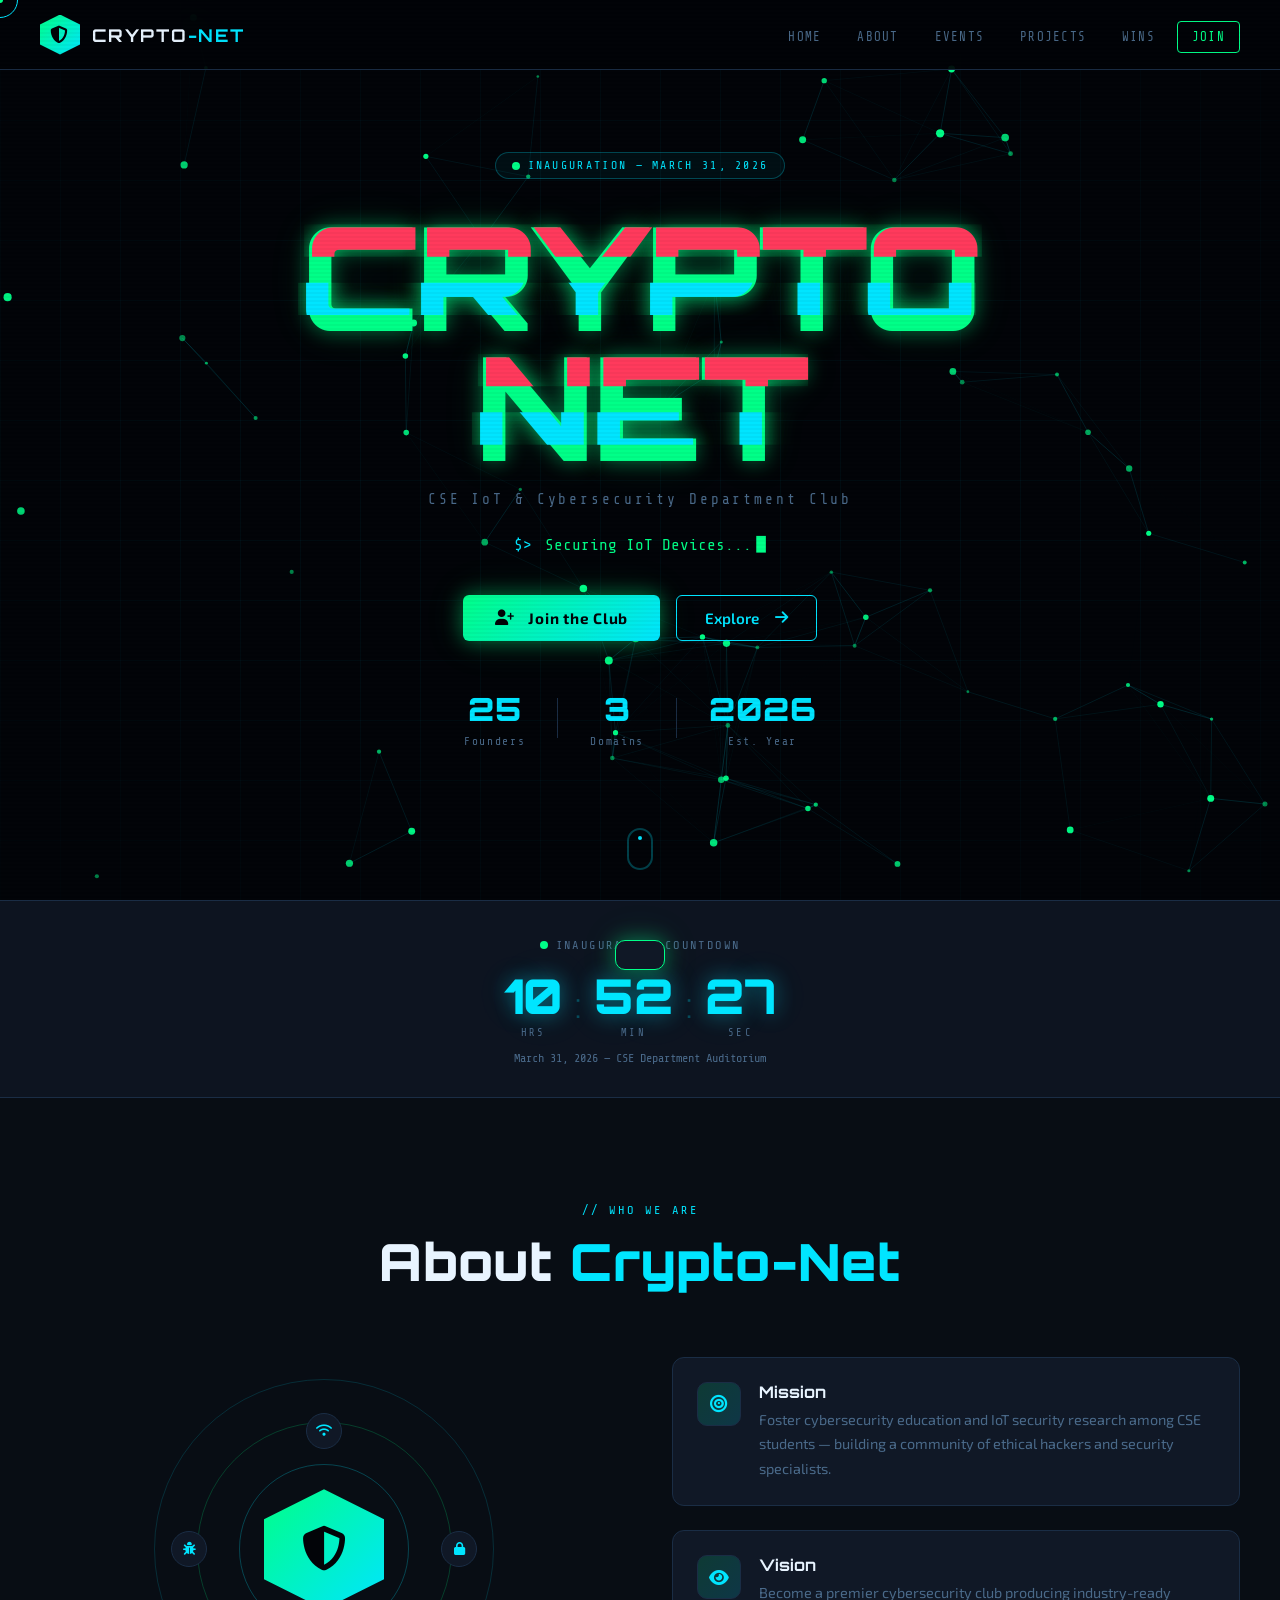
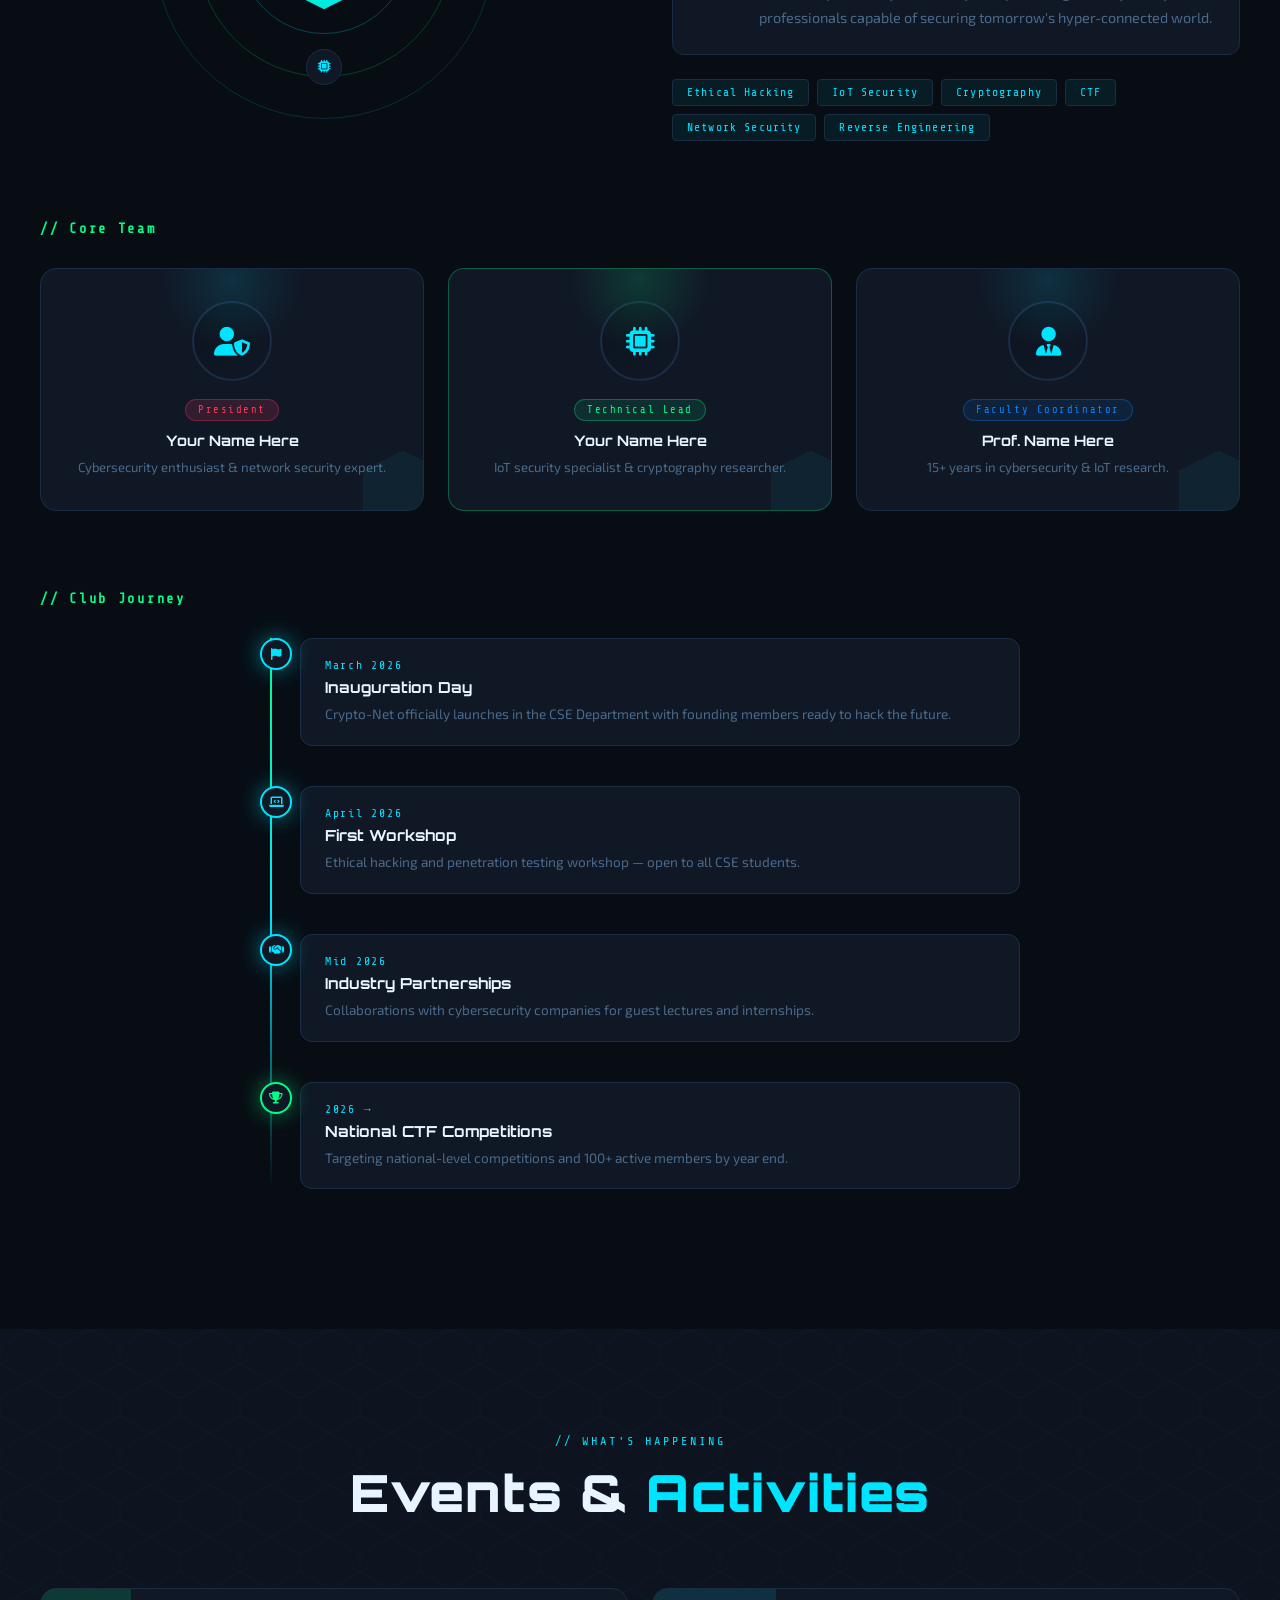
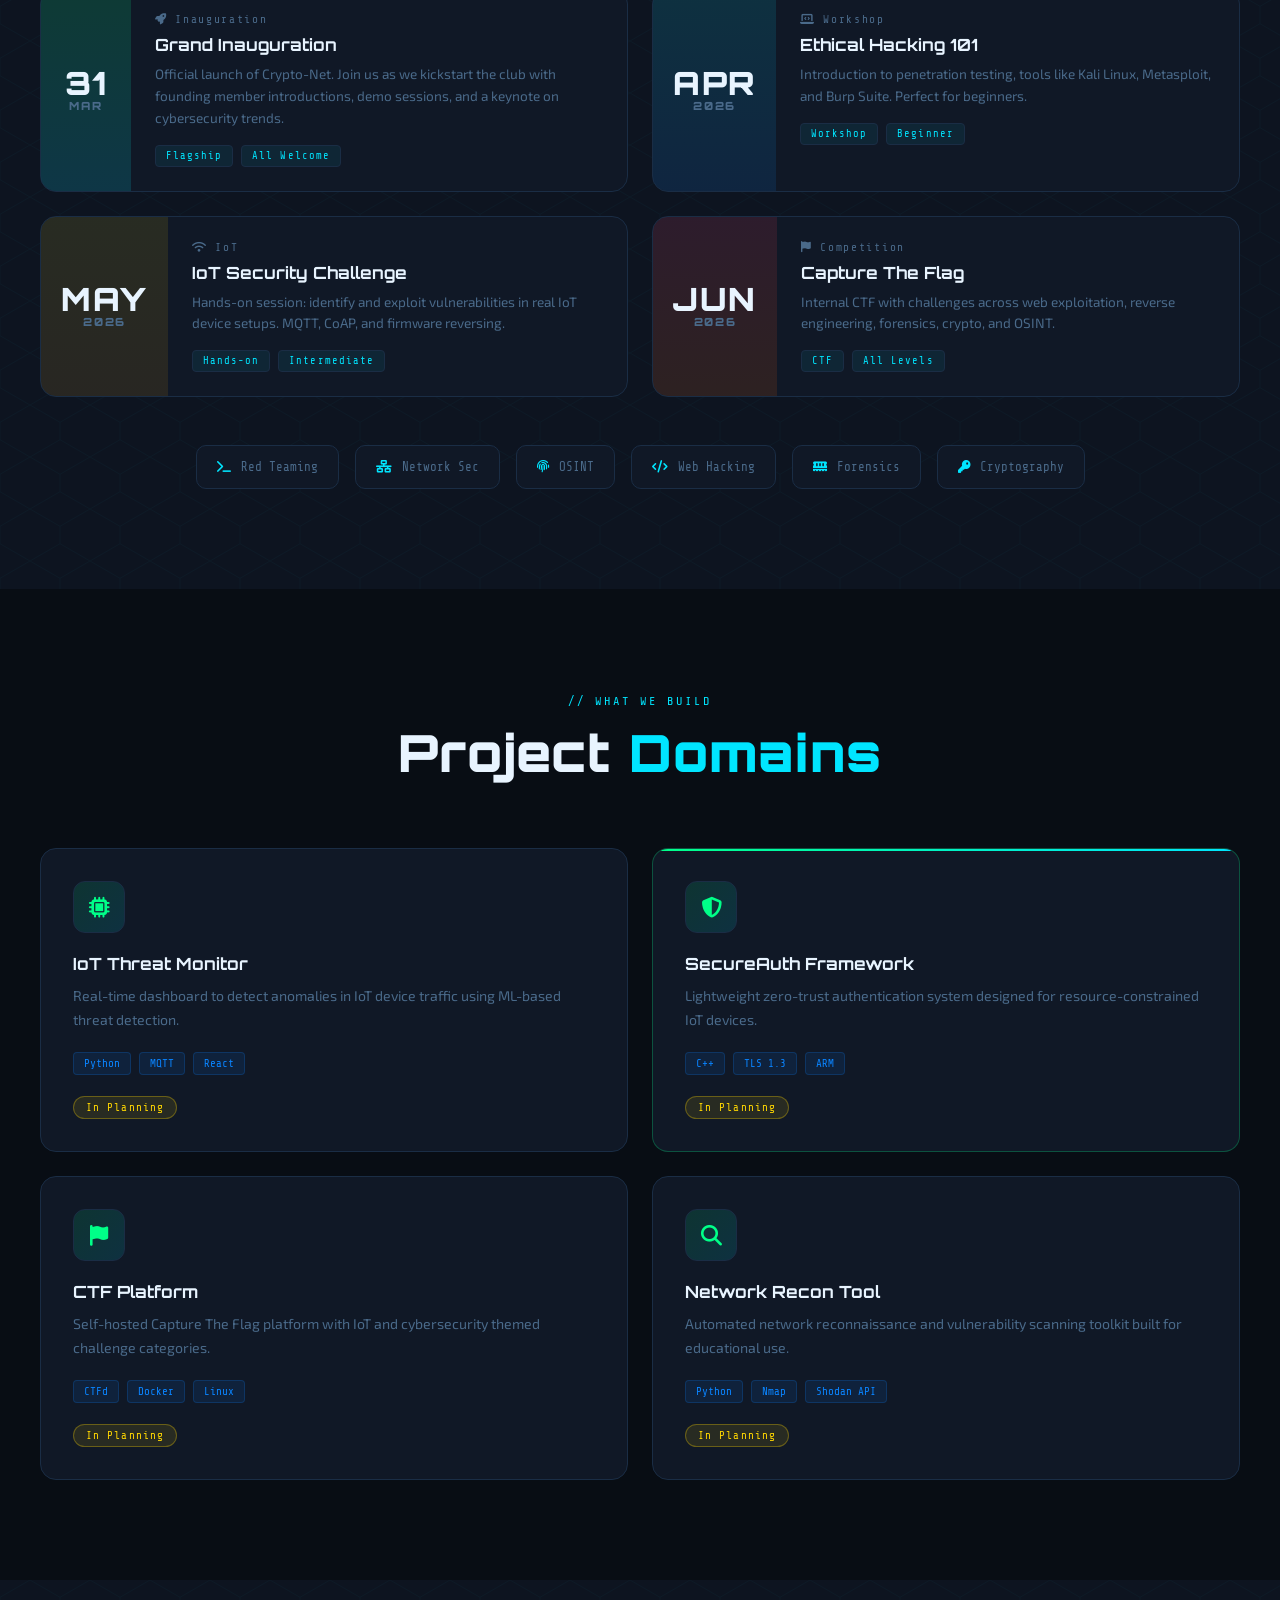
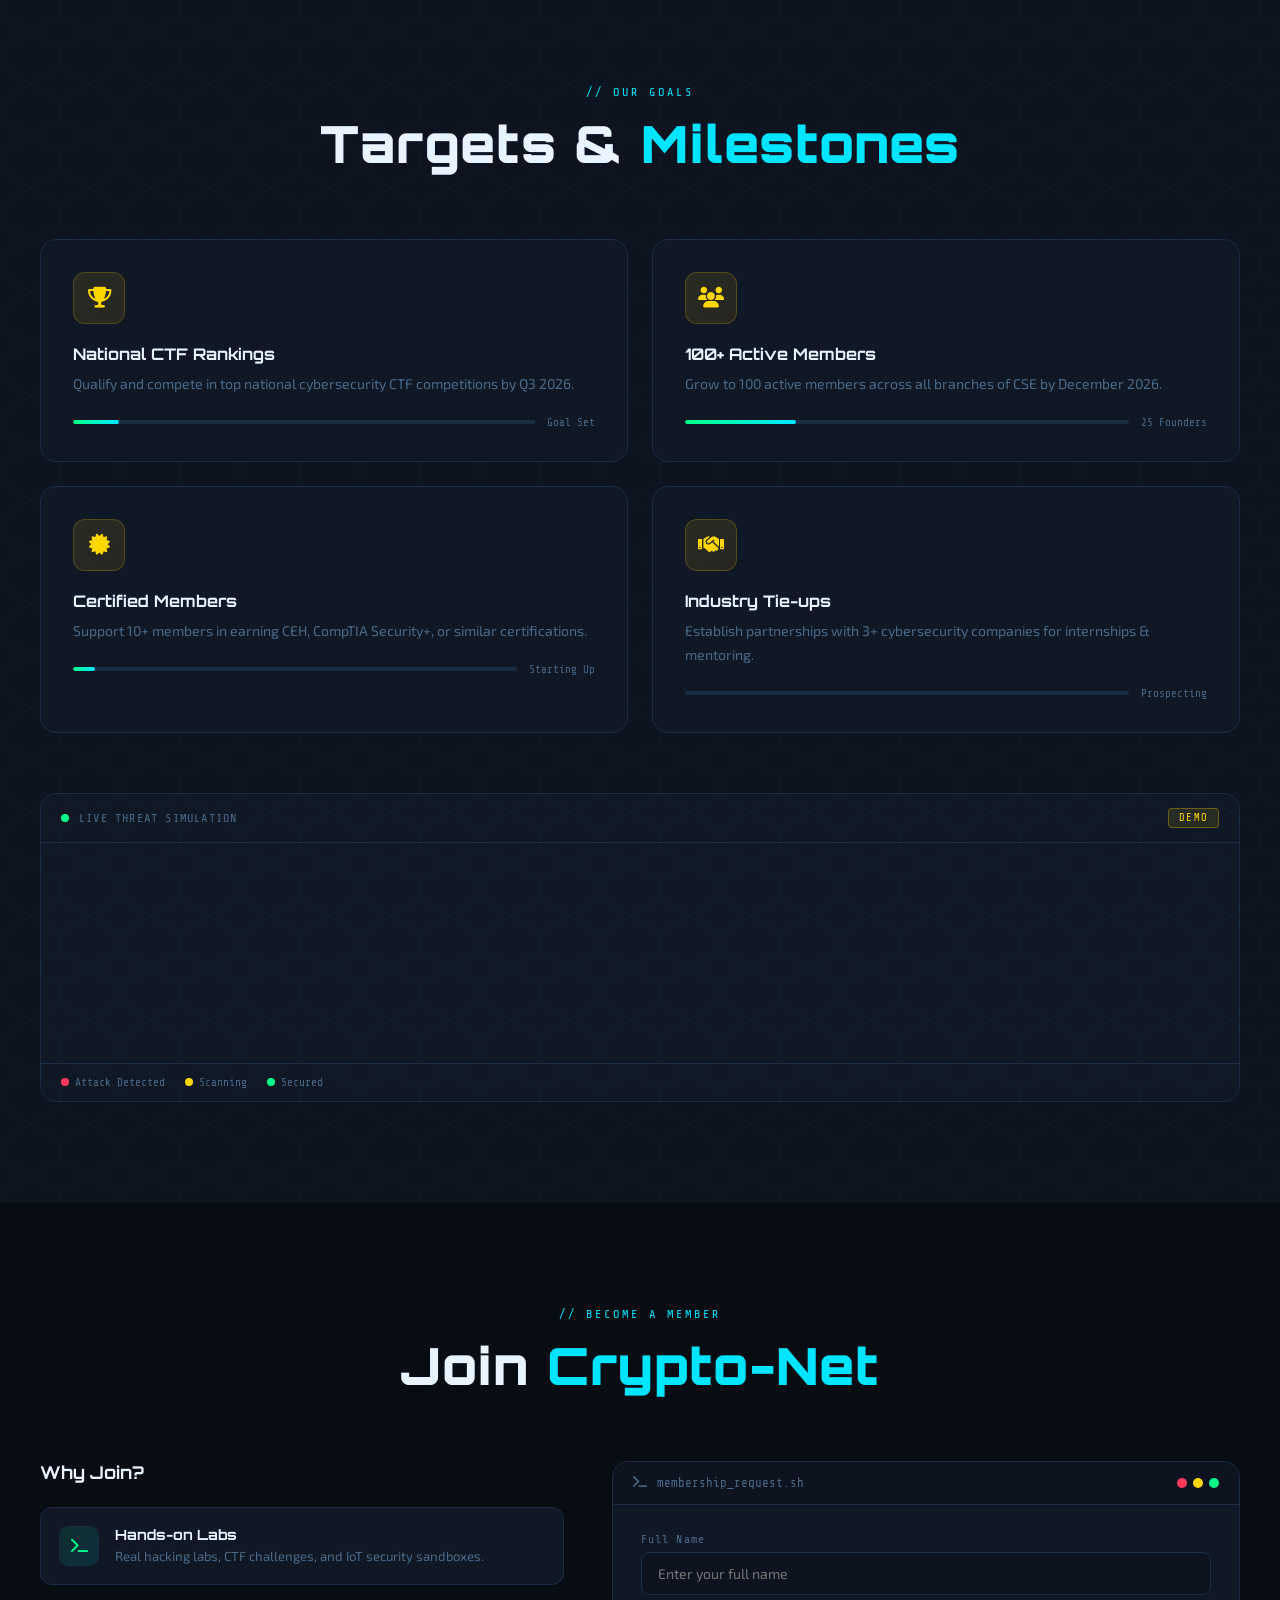
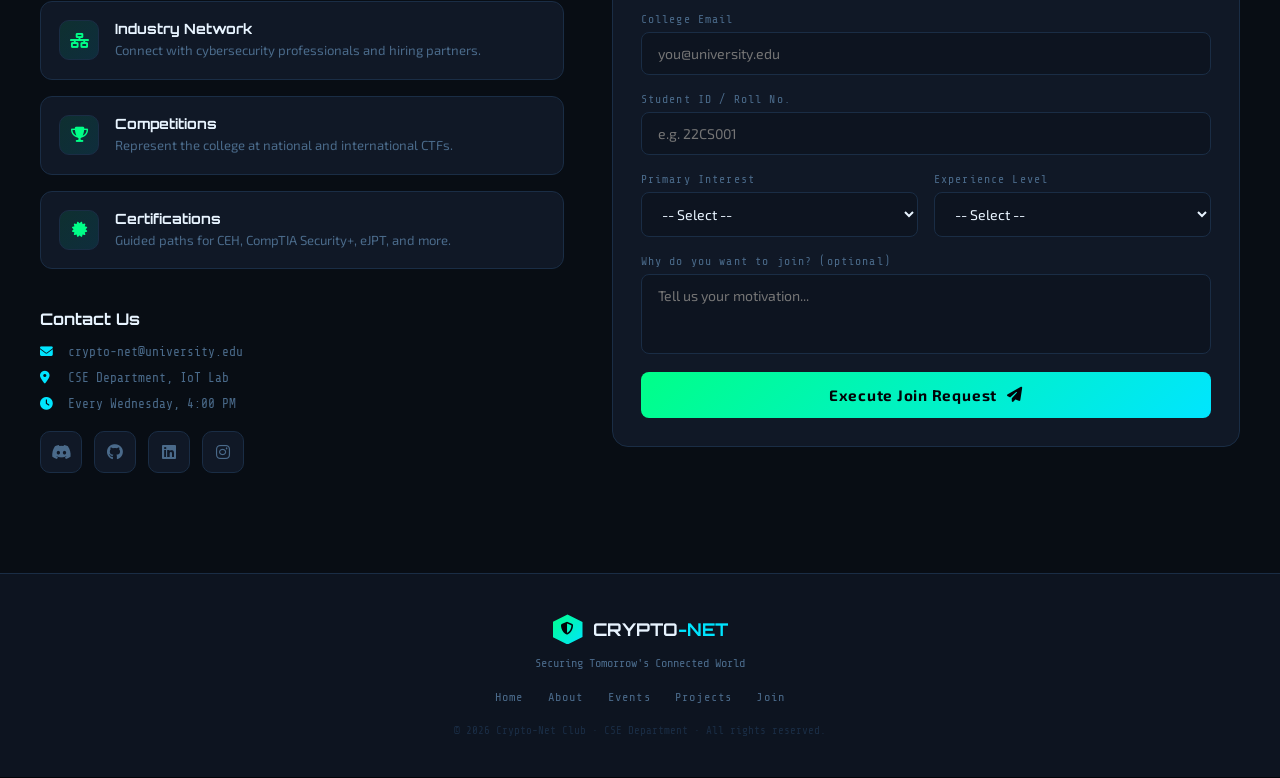
==== commit bd8436a9: "Update index.html: Revamp navbar and hero section with new logo design and enhanced event descriptio" ====
--- a/index.html
+++ b/index.html
@@ -37,7 +37,8 @@
 <nav class="navbar" id="navbar">
   <div class="nav-inner">
     <a href="#home" class="nav-logo">
-      <img src="logo.jpeg" alt="Crypto-Net Logo" class="nav-logo-img">
+      <div class="logo-hex"><i class="fas fa-shield-halved"></i></div>
+      <span>CRYPTO<span class="accent">-NET</span></span>
     </a>
     <ul class="nav-links" id="navLinks">
       <li><a href="#home" class="nl" data-text="HOME">HOME</a></li>
@@ -60,9 +61,14 @@
 
   <div class="hero-content">
     <div class="hero-badge"><span class="badge-dot"></span>INAUGURATION — MARCH 31, 2026</div>
-    <div class="hero-logo-img-wrap">
-      <img src="logo.jpeg" alt="Crypto-Net" class="hero-logo-img">
-    </div>
+    <h1 class="hero-title">
+      <span class="title-line glitch-wrap">
+        <span class="glitch" data-text="CRYPTO">CRYPTO</span>
+      </span>
+      <span class="title-line glitch-wrap">
+        <span class="glitch accent-text" data-text="NET">NET</span>
+      </span>
+    </h1>
     <p class="hero-sub">CSE IoT &amp; Cybersecurity Department Club</p>
     <div class="typing-wrap">
       <span class="prompt">$&gt;&nbsp;</span>
@@ -226,84 +232,48 @@
   <div class="hex-bg"></div>
   <div class="container">
     <div class="section-header">
-      <span class="sh-tag">// CRYPTO-NET PRESENTS</span>
-      <h2 class="sh-title">Upcoming <span class="accent">Events</span></h2>
-    </div>
-
-    <!-- YANTRAVERSE FEATURED BANNER -->
-    <div class="yantraverse-banner">
-      <div class="yb-left">
-        <div class="yb-tag"><i class="fas fa-star"></i>&nbsp;FLAGSHIP EVENT</div>
-        <h2 class="yb-title">YANTRA<span>VERSE</span></h2>
-        <p class="yb-sub">Idea &amp; Prototyping Hackathon</p>
-        <p class="yb-desc">Build. Innovate. Secure. Crypto-Net's premier hackathon where ideas meet execution — bring your best IoT and cybersecurity concepts to life.</p>
-        <div class="yb-actions">
-          <a href="yantraverse.html" target="_blank" class="yb-btn primary">
-            <i class="fas fa-external-link-alt"></i>&nbsp;View Event Poster
-          </a>
-          <a href="#contact" class="yb-btn ghost">
-            <i class="fas fa-user-plus"></i>&nbsp;Register Interest
-          </a>
-        </div>
-      </div>
-      <div class="yb-right">
-        <div class="yb-circuit">
-          <div class="yb-hex-ring r1"></div>
-          <div class="yb-hex-ring r2"></div>
-          <div class="yb-icon"><i class="fas fa-microchip"></i></div>
-          <div class="yb-orbit yo1"><i class="fas fa-code"></i></div>
-          <div class="yb-orbit yo2"><i class="fas fa-shield-halved"></i></div>
-          <div class="yb-orbit yo3"><i class="fas fa-wifi"></i></div>
-        </div>
-      </div>
-    </div>
-
-    <!-- UPCOMING EVENTS GRID -->
-    <h3 class="sub-heading" style="margin-top:56px">// Scheduled Events</h3>
+      <span class="sh-tag">// WHAT'S HAPPENING</span>
+      <h2 class="sh-title">Events &amp; <span class="accent">Activities</span></h2>
+    </div>
+
     <div class="events-grid">
       <div class="event-card ec1">
         <div class="ec-date"><span>31</span>MAR</div>
         <div class="ec-body">
           <div class="ec-type"><i class="fas fa-rocket"></i> Inauguration</div>
           <h3>Grand Inauguration</h3>
-          <p>Official launch of Crypto-Net — founding member introductions, live demos, and a cybersecurity keynote. Be part of history.</p>
+          <p>Official launch of Crypto-Net. Join us as we kickstart the club with founding member introductions, demo sessions, and a keynote on cybersecurity trends.</p>
           <div class="ec-tags"><span>Flagship</span><span>All Welcome</span></div>
         </div>
         <div class="ec-glow"></div>
       </div>
-
-      <div class="event-card ec2 yantraverse-card">
-        <div class="ec-date"><span>TBA</span>APR</div>
+      <div class="event-card ec2">
+        <div class="ec-date"><span>APR</span>2026</div>
         <div class="ec-body">
-          <div class="ec-type"><i class="fas fa-microchip"></i> Hackathon</div>
-          <h3>YANTRAVERSE</h3>
-          <p>Idea &amp; Prototyping Hackathon — innovate, prototype, and compete. IoT &amp; cybersecurity themed challenges await.</p>
-          <div class="ec-tags"><span>Hackathon</span><span>All Levels</span></div>
-          <a href="yantraverse.html" target="_blank" class="ec-poster-btn">
-            <i class="fas fa-arrow-up-right-from-square"></i> View Poster
-          </a>
+          <div class="ec-type"><i class="fas fa-laptop-code"></i> Workshop</div>
+          <h3>Ethical Hacking 101</h3>
+          <p>Introduction to penetration testing, tools like Kali Linux, Metasploit, and Burp Suite. Perfect for beginners.</p>
+          <div class="ec-tags"><span>Workshop</span><span>Beginner</span></div>
         </div>
         <div class="ec-glow"></div>
       </div>
-
       <div class="event-card ec3">
-        <div class="ec-date"><span>28</span>APR</div>
+        <div class="ec-date"><span>MAY</span>2026</div>
         <div class="ec-body">
-          <div class="ec-type"><i class="fas fa-network-wired"></i> Masterclass</div>
-          <h3>Dhakai Singh's Networking Masterclass</h3>
-          <p>An in-depth masterclass on networking fundamentals, protocols, and real-world security implications — by industry expert Dhakai Singh.</p>
-          <div class="ec-tags"><span>Masterclass</span><span>April 28, 2026</span></div>
+          <div class="ec-type"><i class="fas fa-wifi"></i> IoT</div>
+          <h3>IoT Security Challenge</h3>
+          <p>Hands-on session: identify and exploit vulnerabilities in real IoT device setups. MQTT, CoAP, and firmware reversing.</p>
+          <div class="ec-tags"><span>Hands-on</span><span>Intermediate</span></div>
         </div>
         <div class="ec-glow"></div>
       </div>
-
       <div class="event-card ec4">
-        <div class="ec-date"><span>18</span>MAY</div>
+        <div class="ec-date"><span>JUN</span>2026</div>
         <div class="ec-body">
-          <div class="ec-type"><i class="fas fa-trophy"></i> Hackathon</div>
-          <h3>Cryptonet Vibathon</h3>
-          <p>The Vibathon — our signature speed-hacking event. Solve cybersecurity challenges under time pressure. Prizes for top performers.</p>
-          <div class="ec-tags"><span>Vibathon</span><span>May 18, 2026</span></div>
+          <div class="ec-type"><i class="fas fa-flag"></i> Competition</div>
+          <h3>Capture The Flag</h3>
+          <p>Internal CTF with challenges across web exploitation, reverse engineering, forensics, crypto, and OSINT.</p>
+          <div class="ec-tags"><span>CTF</span><span>All Levels</span></div>
         </div>
         <div class="ec-glow"></div>
       </div>
@@ -432,14 +402,14 @@
 
         <div class="contact-details">
           <h3>Contact Us</h3>
-          <div class="cd-item"><i class="fas fa-envelope"></i><span><a href="/cdn-cgi/l/email-protection" class="__cf_email__" data-cfemail="fa9988838a8e95d7949f8eba8f94938c9f8889938e83d49f9e8f">[email&#160;protected]</a></span></div>
+          <div class="cd-item"><i class="fas fa-envelope"></i><span>crypto-net@university.edu</span></div>
           <div class="cd-item"><i class="fas fa-location-dot"></i><span>CSE Department, IoT Lab</span></div>
           <div class="cd-item"><i class="fas fa-clock"></i><span>Every Wednesday, 4:00 PM</span></div>
           <div class="social-row">
-            <a href="#" class="soc"><i class="fab fa-discord"></i></a>
-            <a href="#" class="soc"><i class="fab fa-github"></i></a>
-            <a href="#" class="soc"><i class="fab fa-linkedin"></i></a>
-            <a href="#" class="soc"><i class="fab fa-instagram"></i></a>
+            <a href="https://discord.gg/WtJP7RQTc" class="soc"><i class="fab fa-discord"></i></a>
+            <a href="https://github.com/Crypto-Net" class="soc"><i class="fab fa-github"></i></a>
+            <a href="https://linkedin.com/company/cryptonet" class="soc"><i class="fab fa-linkedin"></i></a>
+            <a href="https://instagram.com/cryptonet" class="soc"><i class="fab fa-instagram"></i></a>
           </div>
         </div>
       </div>
@@ -506,7 +476,8 @@
 <footer class="footer">
   <div class="footer-inner">
     <div class="footer-logo">
-      <img src="logo.jpeg" alt="Crypto-Net" class="footer-logo-img">
+      <div class="logo-hex sm"><i class="fas fa-shield-halved"></i></div>
+      <span>CRYPTO<span class="accent">-NET</span></span>
     </div>
     <p class="footer-tag">Securing Tomorrow's Connected World</p>
     <div class="footer-nav">
@@ -514,4 +485,13 @@
       <a href="#events">Events</a><a href="#projects">Projects</a>
       <a href="#contact">Join</a>
     </div>
-    <p class="footer-copy">© 2026 Crypto-Net Club · CSE Department · All rights reserved.+    <p class="footer-copy">© 2026 Crypto-Net Club · CSE Department · All rights reserved.</p>
+  </div>
+</footer>
+
+<!-- TOAST -->
+<div class="toast" id="toast"></div>
+
+<script src="script.js"></script>
+</body>
+</html>
--- a/styles.css
+++ b/styles.css
@@ -861,6 +861,7 @@
 }
 .toast.show { transform: translateX(-50%) translateY(0); }
 
+
 /* ===========================
    INTERSECTION OBSERVER ANIMS
    =========================== */
@@ -870,44 +871,301 @@
 .reveal.visible { opacity: 1; transform: translateY(0); }
 
 /* ===========================
+   LOGO STYLES
+   =========================== */
+.nav-logo-img {
+  height: 44px; width: auto;
+  object-fit: contain;
+  border-radius: 6px;
+  display: block;
+}
+.hero-logo-img-wrap {
+  margin-bottom: 20px;
+  animation: fadeUp 0.8s ease 0.3s both;
+}
+.hero-logo-img {
+  height: clamp(80px, 18vw, 160px);
+  width: auto; object-fit: contain;
+  border-radius: 12px;
+  filter: drop-shadow(0 0 30px rgba(0,229,255,0.35));
+}
+.footer-logo-img {
+  height: 48px; width: auto;
+  object-fit: contain; border-radius: 6px;
+  margin-bottom: 12px; display: block; margin-left: auto; margin-right: auto;
+}
+
+/* ===========================
+   YANTRAVERSE BANNER
+   =========================== */
+.yantraverse-banner {
+  display: grid; grid-template-columns: 1fr auto;
+  gap: 40px; align-items: center;
+  background: linear-gradient(135deg, rgba(16,24,38,0.95), rgba(10,12,28,0.95));
+  border: 1px solid rgba(179,71,255,0.35);
+  border-radius: 20px; padding: 48px;
+  position: relative; overflow: hidden; margin-bottom: 24px;
+}
+.yantraverse-banner::before {
+  content: ''; position: absolute; inset: 0;
+  background: radial-gradient(ellipse at 80% 50%, rgba(179,71,255,0.08) 0%, transparent 65%);
+  pointer-events: none;
+}
+.yantraverse-banner::after {
+  content: 'YANTRAVERSE'; position: absolute;
+  right: -20px; top: 50%; transform: translateY(-50%) rotate(90deg);
+  font-family: var(--font-display); font-size: 5rem; font-weight: 900;
+  color: rgba(179,71,255,0.04); letter-spacing: 0.1em;
+  pointer-events: none; white-space: nowrap;
+}
+.yb-tag {
+  display: inline-flex; align-items: center; gap: 6px;
+  font-family: var(--font-mono); font-size: 0.68rem; letter-spacing: 0.2em;
+  color: #b347ff; border: 1px solid rgba(179,71,255,0.4);
+  padding: 5px 14px; border-radius: 20px;
+  background: rgba(179,71,255,0.08); margin-bottom: 16px;
+}
+.yb-title {
+  font-family: var(--font-display); font-size: clamp(2rem, 5vw, 3.2rem);
+  font-weight: 900; color: var(--white); line-height: 1; margin-bottom: 6px;
+}
+.yb-title span { color: #b347ff; }
+.yb-sub {
+  font-family: var(--font-mono); font-size: 0.8rem; letter-spacing: 0.15em;
+  color: var(--muted); margin-bottom: 16px;
+}
+.yb-desc { font-size: 0.9rem; color: var(--muted); line-height: 1.7; margin-bottom: 28px; max-width: 480px; }
+.yb-actions { display: flex; gap: 14px; flex-wrap: wrap; }
+.yb-btn {
+  display: inline-flex; align-items: center; gap: 8px;
+  padding: 12px 24px; border-radius: 8px; font-weight: 700;
+  font-family: var(--font-body); font-size: 0.88rem;
+  text-decoration: none; transition: all 0.3s; cursor: pointer;
+}
+.yb-btn.primary {
+  background: linear-gradient(135deg, #b347ff, #6a1fd4);
+  color: var(--white); box-shadow: 0 0 20px rgba(179,71,255,0.4);
+}
+.yb-btn.primary:hover { transform: translateY(-2px); box-shadow: 0 0 35px rgba(179,71,255,0.6); }
+.yb-btn.ghost {
+  border: 1px solid #b347ff; color: #b347ff;
+  background: rgba(179,71,255,0.06);
+}
+.yb-btn.ghost:hover { background: rgba(179,71,255,0.15); transform: translateY(-2px); }
+
+/* Yantraverse animated visual */
+.yb-circuit {
+  position: relative; width: 200px; height: 200px;
+  display: flex; align-items: center; justify-content: center;
+  flex-shrink: 0;
+}
+.yb-hex-ring {
+  position: absolute; border-radius: 50%; border: 1px solid;
+  animation: ring-spin linear infinite;
+}
+.yb-hex-ring.r1 { width: 100%; height: 100%; border-color: rgba(179,71,255,0.2); animation-duration: 18s; }
+.yb-hex-ring.r2 { width: 70%; height: 70%; border-color: rgba(179,71,255,0.35); animation-duration: 12s; animation-direction: reverse; }
+.yb-icon {
+  width: 80px; height: 80px; z-index: 2;
+  background: linear-gradient(135deg, #b347ff, #6a1fd4);
+  clip-path: polygon(50% 0%,100% 25%,100% 75%,50% 100%,0% 75%,0% 25%);
+  display: flex; align-items: center; justify-content: center;
+  color: white; font-size: 2rem;
+  box-shadow: 0 0 30px rgba(179,71,255,0.5);
+  animation: core-pulse 3s ease-in-out infinite;
+}
+.yb-orbit {
+  position: absolute; width: 32px; height: 32px;
+  background: rgba(179,71,255,0.1); border: 1px solid rgba(179,71,255,0.3);
+  border-radius: 50%; display: flex; align-items: center; justify-content: center;
+  color: #b347ff; font-size: 0.75rem;
+}
+.yo1 { top: 6%; left: 50%; transform: translateX(-50%); }
+.yo2 { bottom: 6%; right: 8%; }
+.yo3 { bottom: 6%; left: 8%; }
+
+/* Yantraverse card poster button */
+.ec-poster-btn {
+  display: inline-flex; align-items: center; gap: 6px;
+  margin-top: 12px; font-family: var(--font-mono); font-size: 0.7rem;
+  letter-spacing: 0.1em; color: #b347ff;
+  border: 1px solid rgba(179,71,255,0.35); border-radius: 6px;
+  padding: 6px 14px; text-decoration: none; transition: all 0.3s;
+  background: rgba(179,71,255,0.06);
+}
+.ec-poster-btn:hover { background: rgba(179,71,255,0.18); transform: translateY(-1px); }
+
+/* ===========================
    RESPONSIVE
    =========================== */
-@media (max-width: 1024px) {
+@media (max-width: 1100px) {
+  .yantraverse-banner { grid-template-columns: 1fr; gap: 32px; padding: 36px; }
+  .yantraverse-banner::after { display: none; }
+  .yb-circuit { margin: 0 auto; }
   .about-grid { grid-template-columns: 1fr; }
   .shield-anim { width: 260px; height: 260px; }
   .team-grid { grid-template-columns: repeat(2,1fr); }
   .contact-grid { grid-template-columns: 1fr; }
 }
 
+@media (max-width: 900px) {
+  /* Events: stack to single column */
+  .events-grid { grid-template-columns: 1fr; }
+  .projects-grid { grid-template-columns: 1fr; }
+  .ach-grid { grid-template-columns: 1fr; }
+  .contact-grid { grid-template-columns: 1fr; }
+  .team-grid { grid-template-columns: 1fr; }
+
+  /* Event cards: stack date above content */
+  .event-card { flex-direction: column; }
+  .ec-date {
+    flex-direction: row; justify-content: flex-start;
+    align-items: center; gap: 10px;
+    min-width: unset; padding: 14px 20px;
+    border-bottom: 1px solid rgba(255,255,255,0.06);
+  }
+  .ec-date span { font-size: 1.4rem; }
+
+  /* Timeline: reduce left padding */
+  .timeline { padding-left: 28px; }
+  .timeline::before { left: 6px; }
+  .tl-node { left: -28px; width: 28px; height: 28px; font-size: 0.65rem; }
+}
+
 @media (max-width: 768px) {
-  .navbar { padding: 0 20px; }
+  /* Navbar mobile */
+  .navbar { padding: 0 16px; height: 64px; }
   .nav-links {
-    position: fixed; top: 70px; left: 0; right: 0;
+    position: fixed; top: 64px; left: 0; right: 0;
     flex-direction: column; background: rgba(2,4,8,0.98);
-    padding: 24px; gap: 4px; border-bottom: 1px solid var(--border);
+    padding: 20px 16px; gap: 2px;
+    border-bottom: 1px solid var(--border);
     transform: translateY(-120%); transition: transform 0.4s ease;
-    backdrop-filter: blur(20px);
+    backdrop-filter: blur(20px); z-index: 999;
   }
   .nav-links.open { transform: translateY(0); }
   .hamburger { display: flex; }
-  .nl { padding: 12px 16px; }
-
-  .events-grid, .projects-grid, .ach-grid { grid-template-columns: 1fr; }
-  .team-grid { grid-template-columns: 1fr; }
+  .nl { padding: 12px 16px; width: 100%; text-align: left; }
+
+  /* Sections */
+  .section { padding: 60px 16px; }
+  .container { padding: 0 4px; }
+
+  /* Hero */
+  .hero-content { padding: 80px 16px 40px; }
+  .hero-logo-img { height: clamp(60px, 30vw, 110px); }
+  .hero-badge { font-size: 0.62rem; padding: 5px 12px; }
+  .typing-wrap { font-size: 0.85rem; }
+  .hero-stats { flex-wrap: wrap; gap: 16px; justify-content: center; }
+  .stat-num { font-size: 1.4rem; }
+  .stat-div { display: none; }
+
+  /* Countdown */
+  .countdown-section { padding: 24px 16px; }
+  .countdown { gap: 6px; }
+  .time-block span { font-size: 2rem; }
+  .time-sep { font-size: 1.5rem; }
+
+  /* About */
+  .about-grid { grid-template-columns: 1fr; gap: 40px; }
+  .mv-card { flex-direction: column; gap: 12px; }
+  .mission-vision { grid-template-columns: 1fr; }
+
+  /* Shield animation — smaller on mobile */
+  .shield-anim { width: 200px; height: 200px; }
+  .shield-core { width: 80px; height: 80px; font-size: 2rem; }
+
+  /* Team */
+  .team-grid { grid-template-columns: 1fr; max-width: 360px; margin: 0 auto; }
+
+  /* Timeline */
+  .timeline { padding-left: 24px; }
+  .tl-node { left: -24px; width: 24px; height: 24px; font-size: 0.6rem; }
+  .tl-content { padding: 16px; margin-left: 4px; }
+
+  /* Yantraverse banner */
+  .yantraverse-banner { padding: 24px 20px; gap: 28px; border-radius: 14px; }
+  .yb-title { font-size: 2rem; }
+  .yb-circuit { width: 140px; height: 140px; }
+  .yb-icon { width: 56px; height: 56px; font-size: 1.4rem; }
+  .yb-actions { flex-direction: column; align-items: flex-start; }
+  .yb-btn { width: 100%; justify-content: center; }
+
+  /* Events grid */
+  .events-grid { grid-template-columns: 1fr; gap: 16px; }
+  .event-card { flex-direction: column; }
+  .ec-date {
+    flex-direction: row; gap: 10px; align-items: center;
+    min-width: unset; padding: 12px 18px;
+    border-bottom: 1px solid rgba(255,255,255,0.06);
+    border-right: none;
+  }
+  .ec-date span { font-size: 1.3rem; }
+  .ec-body { padding: 18px; }
+
+  /* Categories strip */
+  .categories-strip { gap: 10px; }
+  .cat-item { padding: 10px 14px; font-size: 0.72rem; }
+
+  /* Projects, achievements */
+  .projects-grid { grid-template-columns: 1fr; gap: 16px; }
+  .ach-grid { grid-template-columns: 1fr; gap: 16px; }
+
+  /* Contact / form */
+  .contact-grid { grid-template-columns: 1fr; gap: 32px; }
   .fg-row { grid-template-columns: 1fr; }
-
-  .hero-title { font-size: clamp(3rem, 18vw, 5rem); }
-  .hero-stats { gap: 16px; }
-  .stat-num { font-size: 1.5rem; }
-  .stat-div { height: 30px; }
-
-  .countdown { gap: 8px; }
-  .time-block span { font-size: 2.2rem; }
-
-  .section { padding: 70px 20px; }
+  .benefit-list { gap: 12px; }
+
+  /* Threat widget */
+  #threatCanvas { height: 180px; }
+  .tw-counters { flex-direction: column; gap: 4px; align-items: flex-start; }
+
+  /* Form card */
+  .form-card form { padding: 20px 16px; }
+
+  /* Footer */
+  .footer { padding: 32px 16px; }
+  .footer-nav { gap: 14px; }
 }
 
 @media (max-width: 480px) {
-  .hero-ctas { flex-direction: column; align-items: center; }
-  .btn-primary, .btn-ghost { width: 100%; max-width: 280px; justify-content: center; }
+  /* Hero */
+  .hero-ctas { flex-direction: column; align-items: center; width: 100%; }
+  .btn-primary, .btn-ghost { width: 100%; max-width: 100%; justify-content: center; }
+  .hero-logo-img { height: 56px; }
+  .hero-badge { font-size: 0.58rem; letter-spacing: 0.1em; }
+
+  /* Section headers */
+  .sh-title { font-size: 1.6rem; }
+  .section-header { margin-bottom: 40px; }
+  .section { padding: 50px 12px; }
+
+  /* Event cards full bleed */
+  .event-card { border-radius: 12px; }
+  .ec-body h3 { font-size: 0.95rem; }
+  .ec-body p { font-size: 0.8rem; }
+
+  /* Countdown tiny */
+  .time-block span { font-size: 1.7rem; }
+  .time-block small { font-size: 0.55rem; }
+
+  /* Team card */
+  .team-card { padding: 24px 16px; }
+
+  /* Benefits */
+  .bitem { flex-direction: column; gap: 10px; }
+  .bi-icon { align-self: flex-start; }
+
+  /* Contact details */
+  .cd-item { font-size: 0.72rem; }
+
+  /* Yantraverse banner */
+  .yantraverse-banner { padding: 20px 16px; }
+  .yb-desc { font-size: 0.82rem; }
+  .yb-circuit { display: none; }
+
+  /* Threat widget log */
+  .tw-log { height: 70px; font-size: 0.62rem; }
+  .tw-header { font-size: 0.62rem; padding: 10px 12px; }
+  .tw-counters { display: none; }
 }
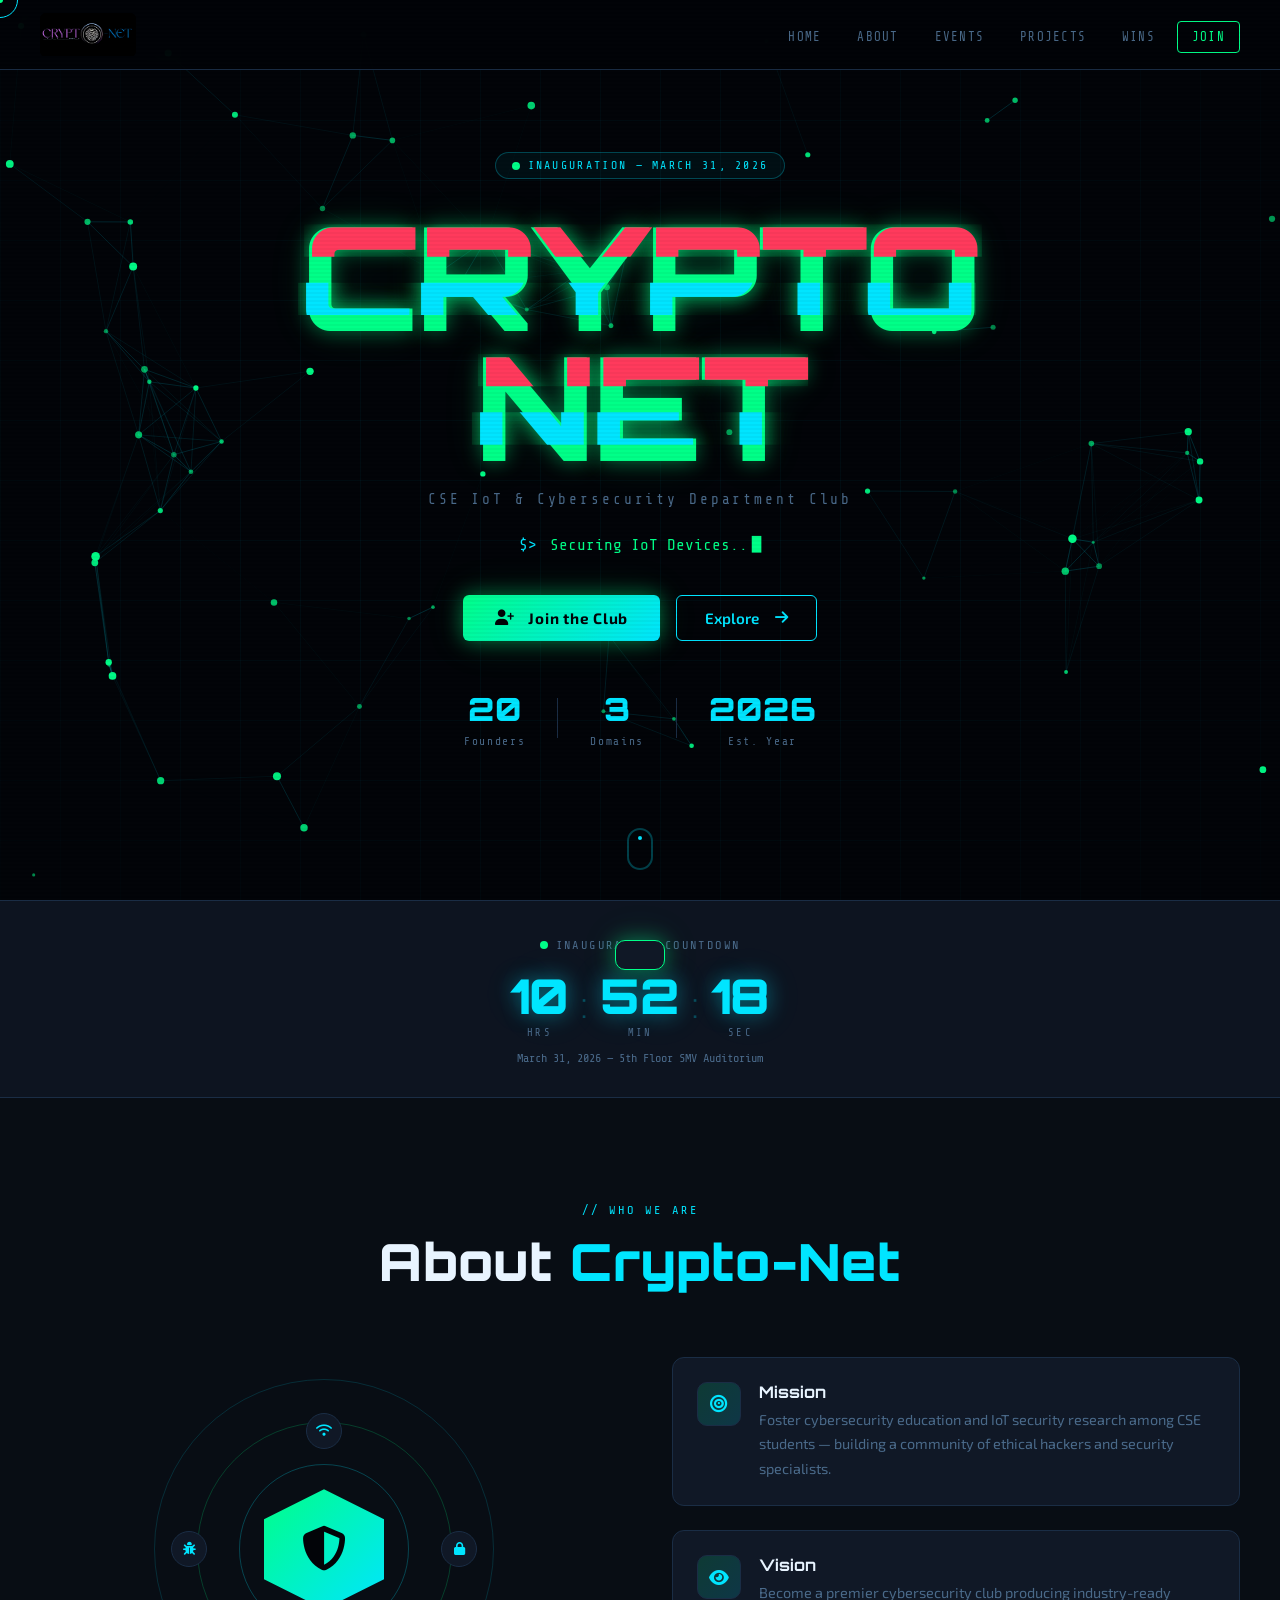
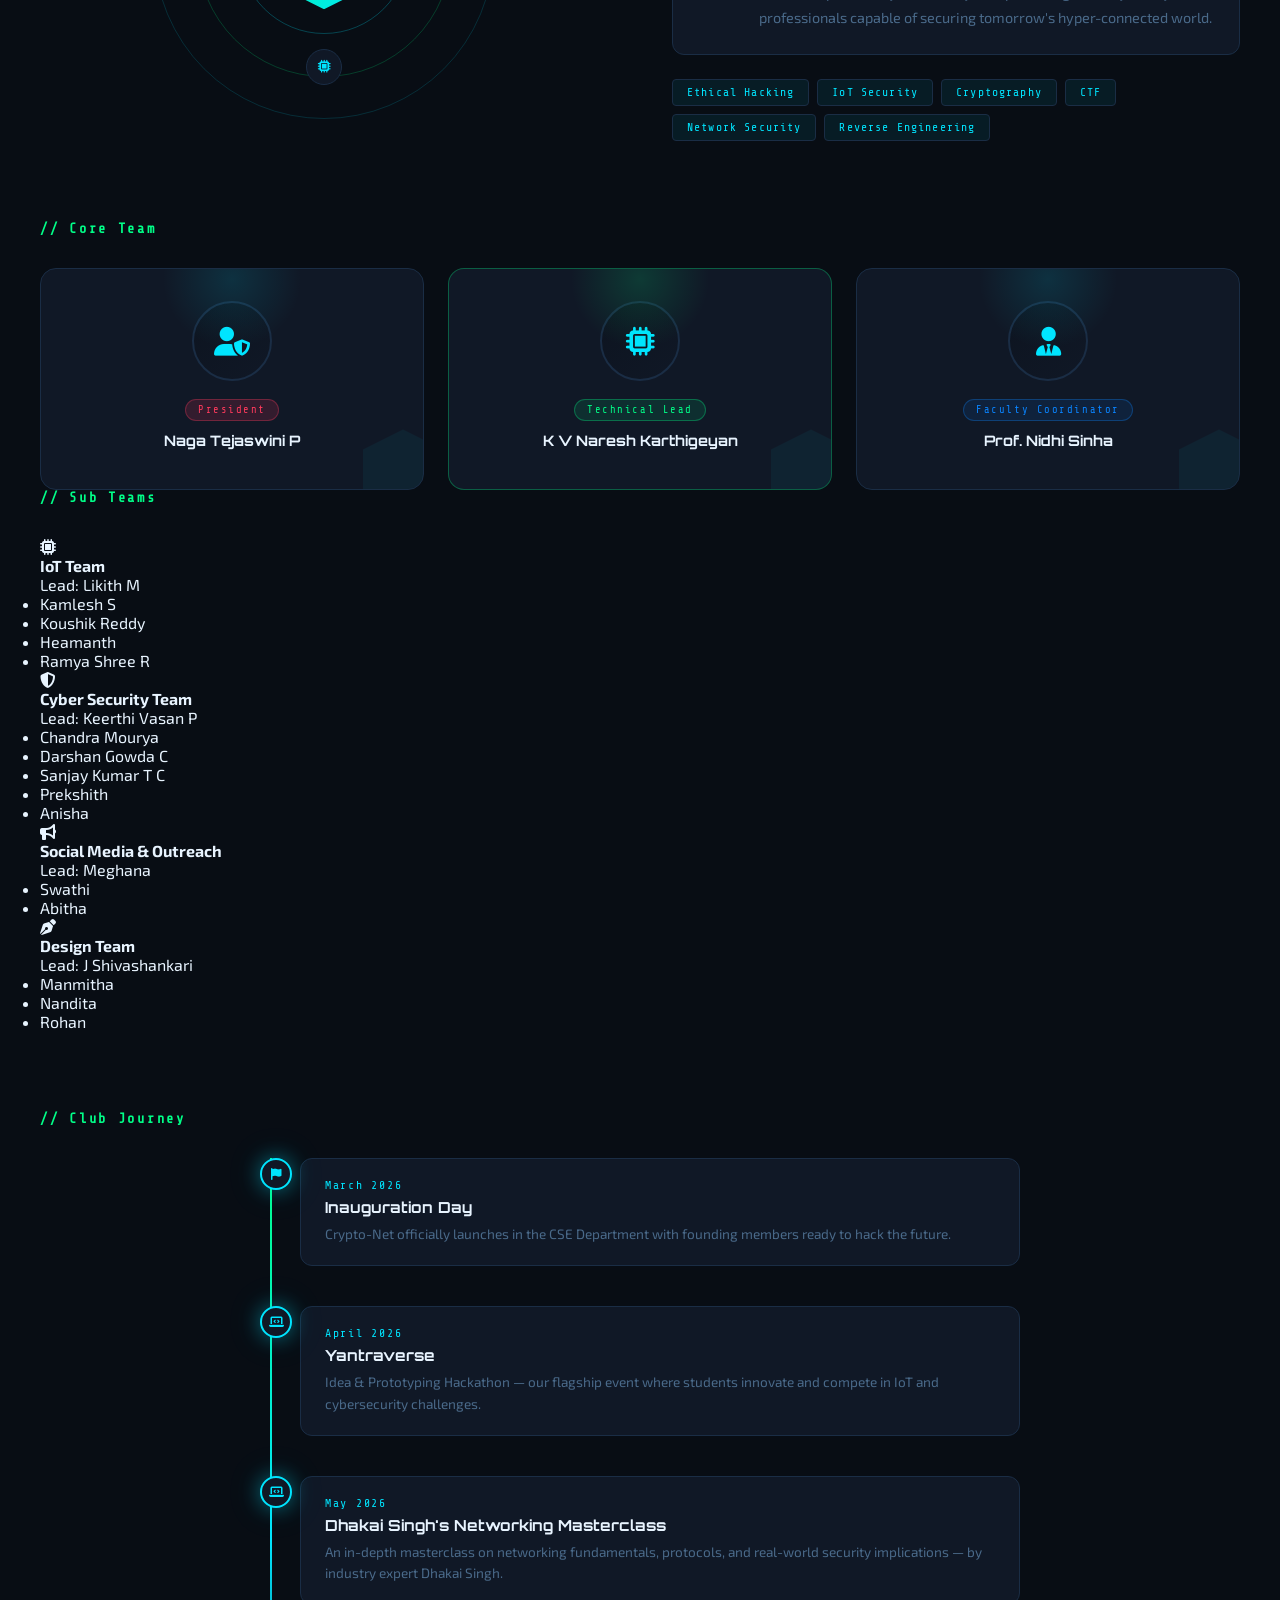
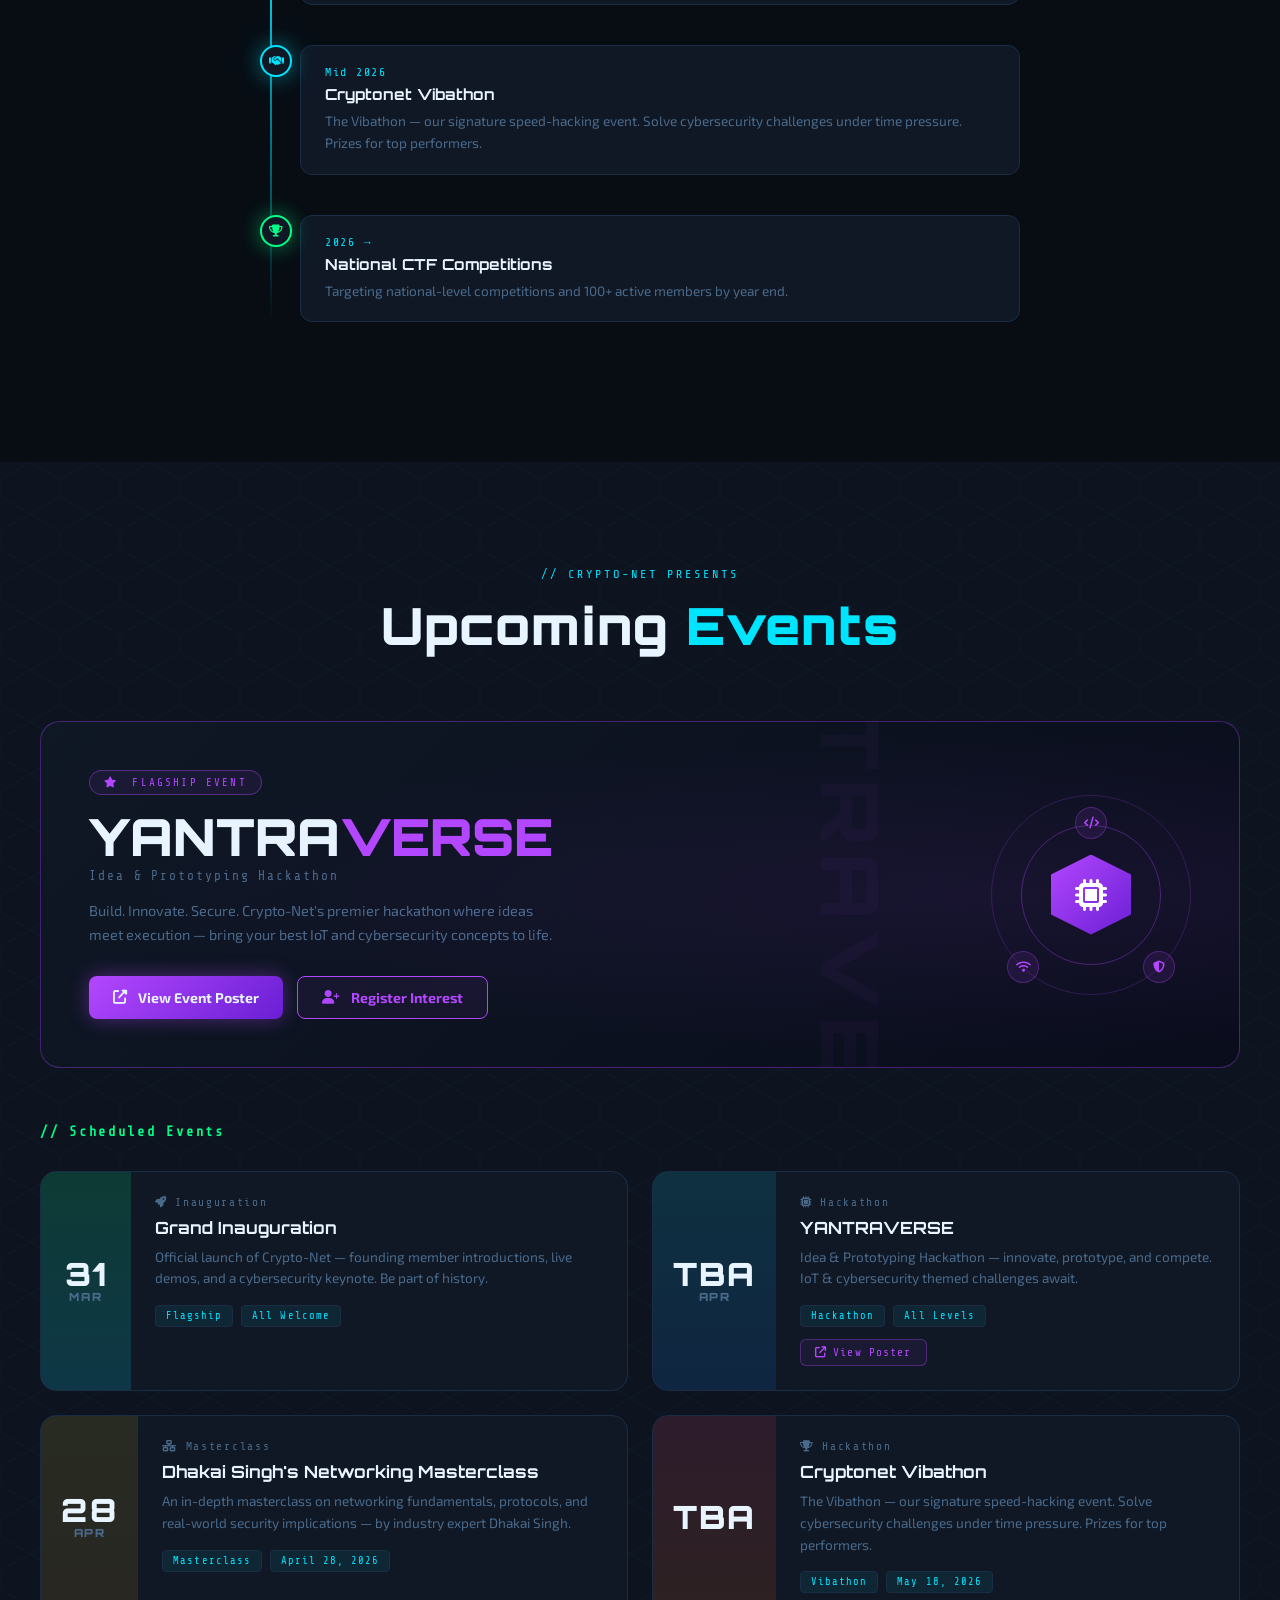
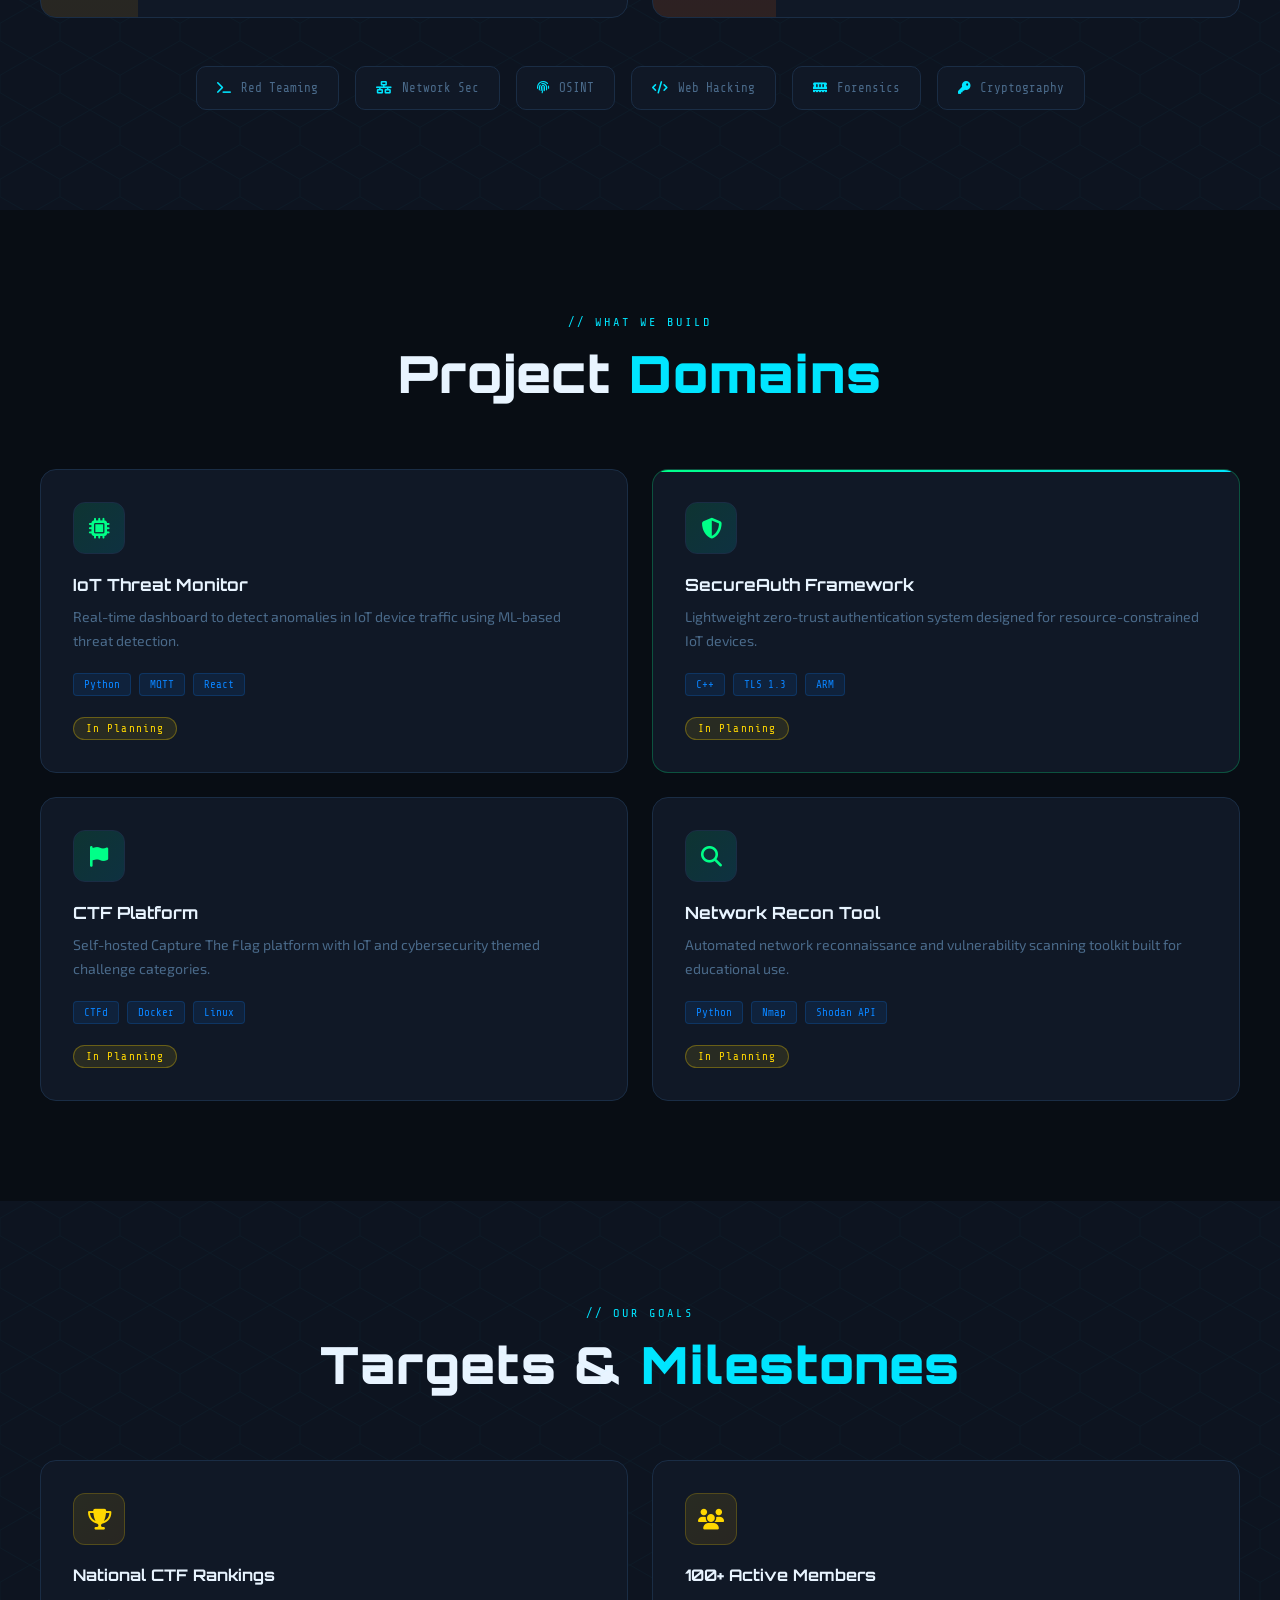
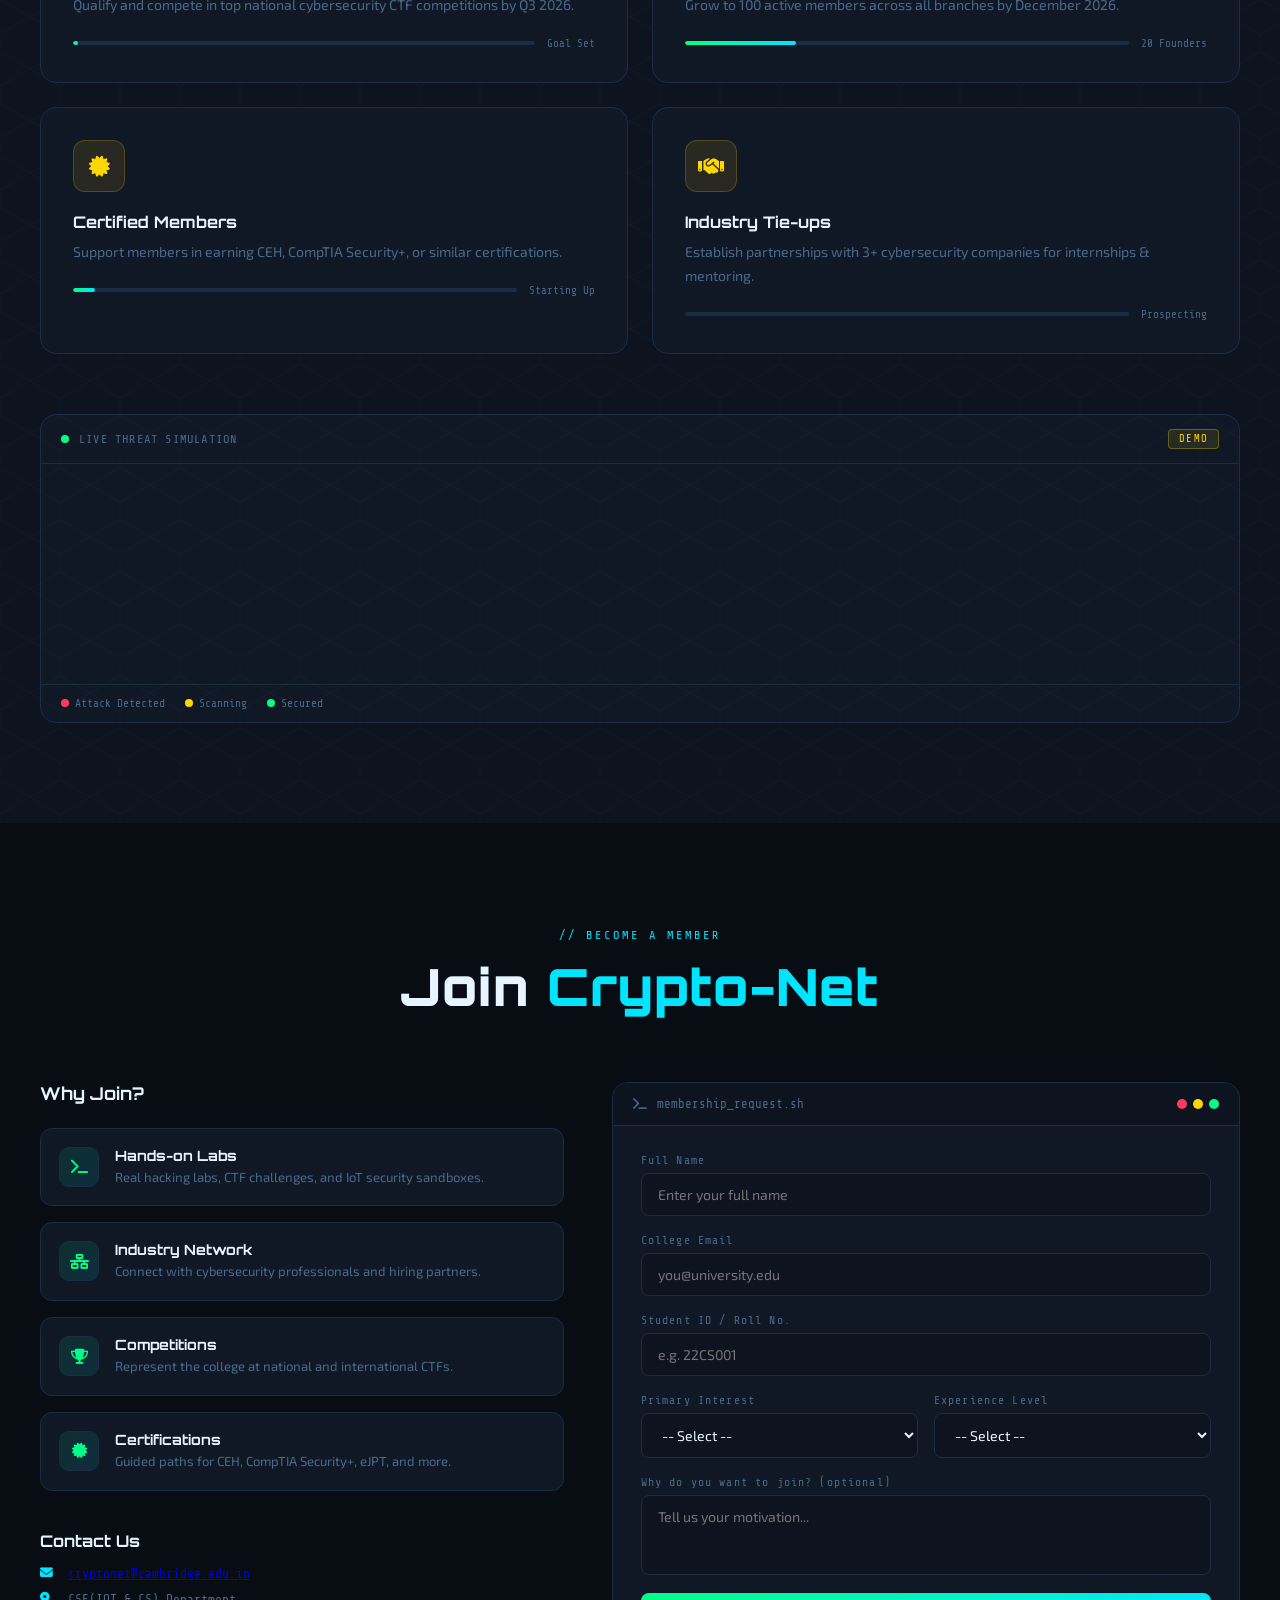
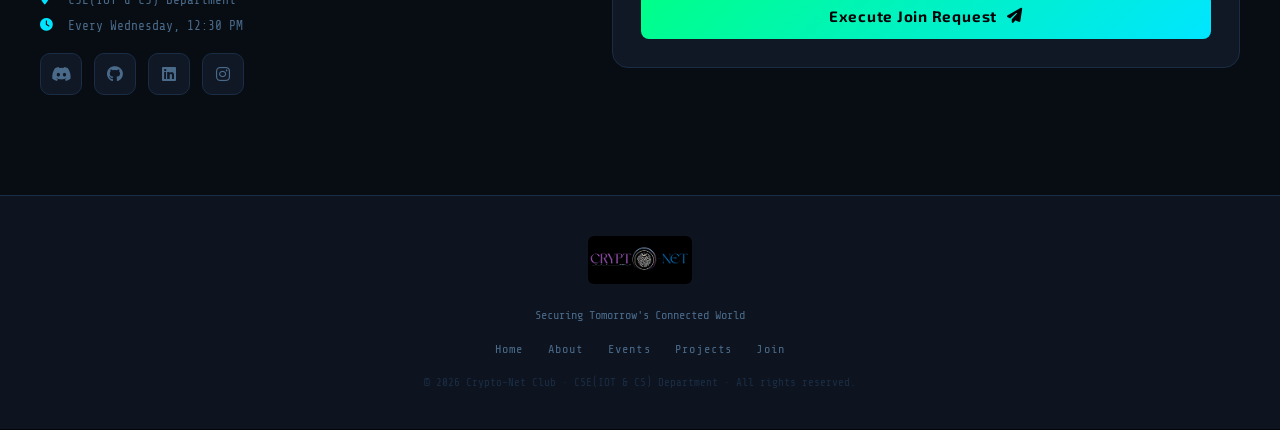
==== commit 08be0a1a: "Implement feature X to enhance user experience and optimize performance" ====
--- a/index.html
+++ b/index.html
@@ -1,497 +1,823 @@
-<!DOCTYPE html>
+<!doctype html>
 <html lang="en">
-<head>
-<meta charset="UTF-8">
-<meta name="viewport" content="width=device-width, initial-scale=1.0">
-<title>Crypto-Net | IoT & Cybersecurity Club</title>
-<link rel="preconnect" href="https://fonts.googleapis.com">
-<link href="https://fonts.googleapis.com/css2?family=Share+Tech+Mono&family=Orbitron:wght@400;700;900&family=Exo+2:wght@300;400;600;800&display=swap" rel="stylesheet">
-<link rel="stylesheet" href="https://cdnjs.cloudflare.com/ajax/libs/font-awesome/6.4.0/css/all.min.css">
-<link rel="stylesheet" href="styles.css">
-</head>
-<body>
-
-<!-- CUSTOM CURSOR -->
-<div class="cursor-outer" id="cursorOuter"></div>
-<div class="cursor-dot" id="cursorDot"></div>
-
-<!-- SCAN LINE OVERLAY -->
-<div class="scanlines"></div>
-
-<!-- LOADING SCREEN -->
-<div id="loader" class="loader">
-  <div class="loader-inner">
-    <div class="loader-hex">
-      <svg viewBox="0 0 100 100"><polygon points="50,5 95,27.5 95,72.5 50,95 5,72.5 5,27.5"/></svg>
-      <i class="fas fa-shield-halved"></i>
+  <head>
+    <meta charset="UTF-8" />
+    <meta name="viewport" content="width=device-width, initial-scale=1.0" />
+    <title>Crypto-Net | IoT & Cybersecurity Club</title>
+    <link rel="preconnect" href="https://fonts.googleapis.com" />
+    <link
+      href="https://fonts.googleapis.com/css2?family=Share+Tech+Mono&family=Orbitron:wght@400;700;900&family=Exo+2:wght@300;400;600;800&display=swap"
+      rel="stylesheet"
+    />
+    <link
+      rel="stylesheet"
+      href="https://cdnjs.cloudflare.com/ajax/libs/font-awesome/6.4.0/css/all.min.css"
+    />
+    <link rel="stylesheet" href="styles.css" />
+  </head>
+  <body>
+    <!-- CUSTOM CURSOR -->
+    <div class="cursor-outer" id="cursorOuter"></div>
+    <div class="cursor-dot" id="cursorDot"></div>
+
+    <!-- SCAN LINE OVERLAY -->
+    <div class="scanlines"></div>
+
+    <!-- LOADING SCREEN -->
+    <div id="loader" class="loader">
+      <div class="loader-inner">
+        <div class="loader-hex">
+          <svg viewBox="0 0 100 100">
+            <polygon points="50,5 95,27.5 95,72.5 50,95 5,72.5 5,27.5" />
+          </svg>
+          <i class="fas fa-shield-halved"></i>
+        </div>
+        <div class="loader-text">
+          <span class="loader-title">CRYPTO-NET</span>
+          <div class="loader-bar">
+            <div class="loader-fill" id="loaderFill"></div>
+          </div>
+          <span class="loader-status" id="loaderStatus">Initializing...</span>
+        </div>
+      </div>
     </div>
-    <div class="loader-text">
-      <span class="loader-title">CRYPTO-NET</span>
-      <div class="loader-bar"><div class="loader-fill" id="loaderFill"></div></div>
-      <span class="loader-status" id="loaderStatus">Initializing...</span>
-    </div>
-  </div>
-</div>
-
-<!-- NAVBAR -->
-<nav class="navbar" id="navbar">
-  <div class="nav-inner">
-    <a href="#home" class="nav-logo">
-      <div class="logo-hex"><i class="fas fa-shield-halved"></i></div>
-      <span>CRYPTO<span class="accent">-NET</span></span>
-    </a>
-    <ul class="nav-links" id="navLinks">
-      <li><a href="#home" class="nl" data-text="HOME">HOME</a></li>
-      <li><a href="#about" class="nl" data-text="ABOUT">ABOUT</a></li>
-      <li><a href="#events" class="nl" data-text="EVENTS">EVENTS</a></li>
-      <li><a href="#projects" class="nl" data-text="PROJECTS">PROJECTS</a></li>
-      <li><a href="#achievements" class="nl" data-text="WINS">WINS</a></li>
-      <li><a href="#contact" class="nl join-btn" data-text="JOIN">JOIN</a></li>
-    </ul>
-    <button class="hamburger" id="hamburger">
-      <span></span><span></span><span></span>
-    </button>
-  </div>
-</nav>
-
-<!-- HERO -->
-<section id="home" class="hero">
-  <canvas id="networkCanvas"></canvas>
-  <div class="hero-grid-overlay"></div>
-
-  <div class="hero-content">
-    <div class="hero-badge"><span class="badge-dot"></span>INAUGURATION — MARCH 31, 2026</div>
-    <h1 class="hero-title">
-      <span class="title-line glitch-wrap">
-        <span class="glitch" data-text="CRYPTO">CRYPTO</span>
-      </span>
-      <span class="title-line glitch-wrap">
-        <span class="glitch accent-text" data-text="NET">NET</span>
-      </span>
-    </h1>
-    <p class="hero-sub">CSE IoT &amp; Cybersecurity Department Club</p>
-    <div class="typing-wrap">
-      <span class="prompt">$&gt;&nbsp;</span>
-      <span id="typeTarget"></span>
-      <span class="caret">█</span>
-    </div>
-    <div class="hero-ctas">
-      <a href="#contact" class="btn-primary"><i class="fas fa-user-plus"></i>&nbsp;Join the Club</a>
-      <a href="#about" class="btn-ghost">Explore &nbsp;<i class="fas fa-arrow-right"></i></a>
-    </div>
-    <div class="hero-stats">
-      <div class="stat"><span class="stat-num" data-target="25">0</span><span class="stat-lbl">Founders</span></div>
-      <div class="stat-div"></div>
-      <div class="stat"><span class="stat-num" data-target="3">0</span><span class="stat-lbl">Domains</span></div>
-      <div class="stat-div"></div>
-      <div class="stat"><span class="stat-num" data-target="2026">0</span><span class="stat-lbl">Est. Year</span></div>
-    </div>
-  </div>
-
-  <div class="scroll-hint"><span></span></div>
-</section>
-
-<!-- INAUGURATION COUNTDOWN -->
-<section class="countdown-section">
-  <div class="count-inner">
-    <div class="count-label"><span class="pulse-dot"></span> INAUGURATION COUNTDOWN</div>
-    <div class="countdown" id="countdown">
-      <div class="time-block"><span id="cd-h">00</span><small>HRS</small></div>
-      <div class="time-sep">:</div>
-      <div class="time-block"><span id="cd-m">00</span><small>MIN</small></div>
-      <div class="time-sep">:</div>
-      <div class="time-block"><span id="cd-s">00</span><small>SEC</small></div>
-    </div>
-    <p class="count-sub">March 31, 2026 — CSE Department Auditorium</p>
-  </div>
-</section>
-
-<!-- ABOUT -->
-<section id="about" class="section about-section">
-  <div class="container">
-    <div class="section-header">
-      <span class="sh-tag">// WHO WE ARE</span>
-      <h2 class="sh-title">About <span class="accent">Crypto-Net</span></h2>
-    </div>
-
-    <div class="about-grid">
-      <div class="about-visual">
-        <div class="shield-anim">
-          <div class="shield-ring r1"></div>
-          <div class="shield-ring r2"></div>
-          <div class="shield-ring r3"></div>
-          <div class="shield-core"><i class="fas fa-shield-halved"></i></div>
-          <div class="orbit-dot od1"><i class="fas fa-wifi"></i></div>
-          <div class="orbit-dot od2"><i class="fas fa-lock"></i></div>
-          <div class="orbit-dot od3"><i class="fas fa-microchip"></i></div>
-          <div class="orbit-dot od4"><i class="fas fa-bug"></i></div>
-        </div>
-      </div>
-      <div class="about-text">
-        <div class="mv-card">
-          <div class="mvc-icon"><i class="fas fa-bullseye"></i></div>
-          <div>
-            <h3>Mission</h3>
-            <p>Foster cybersecurity education and IoT security research among CSE students — building a community of ethical hackers and security specialists.</p>
-          </div>
-        </div>
-        <div class="mv-card">
-          <div class="mvc-icon"><i class="fas fa-eye"></i></div>
-          <div>
-            <h3>Vision</h3>
-            <p>Become a premier cybersecurity club producing industry-ready professionals capable of securing tomorrow's hyper-connected world.</p>
-          </div>
-        </div>
-        <div class="skill-tags">
-          <span>Ethical Hacking</span><span>IoT Security</span><span>Cryptography</span>
-          <span>CTF</span><span>Network Security</span><span>Reverse Engineering</span>
-        </div>
-      </div>
-    </div>
-
-    <!-- CORE TEAM -->
-    <div class="team-section">
-      <h3 class="sub-heading">// Core Team</h3>
-      <div class="team-grid">
-        <div class="team-card">
-          <div class="tc-glow"></div>
-          <div class="tc-avatar"><i class="fas fa-user-shield"></i></div>
-          <div class="tc-info">
-            <span class="tc-role president">President</span>
-            <h4>Your Name Here</h4>
-            <p>Cybersecurity enthusiast &amp; network security expert.</p>
-          </div>
-          <div class="tc-hex"></div>
-        </div>
-        <div class="team-card featured">
-          <div class="tc-glow"></div>
-          <div class="tc-avatar"><i class="fas fa-microchip"></i></div>
-          <div class="tc-info">
-            <span class="tc-role tech-lead">Technical Lead</span>
-            <h4>Your Name Here</h4>
-            <p>IoT security specialist &amp; cryptography researcher.</p>
-          </div>
-          <div class="tc-hex"></div>
-        </div>
-        <div class="team-card">
-          <div class="tc-glow"></div>
-          <div class="tc-avatar"><i class="fas fa-user-tie"></i></div>
-          <div class="tc-info">
-            <span class="tc-role faculty">Faculty Coordinator</span>
-            <h4>Prof. Name Here</h4>
-            <p>15+ years in cybersecurity &amp; IoT research.</p>
-          </div>
-          <div class="tc-hex"></div>
-        </div>
-      </div>
-    </div>
-
-    <!-- TIMELINE -->
-    <div class="timeline-section">
-      <h3 class="sub-heading">// Club Journey</h3>
-      <div class="timeline">
-        <div class="tl-item">
-          <div class="tl-node"><i class="fas fa-flag"></i></div>
-          <div class="tl-content">
-            <span class="tl-date">March 2026</span>
-            <h4>Inauguration Day</h4>
-            <p>Crypto-Net officially launches in the CSE Department with founding members ready to hack the future.</p>
-          </div>
-        </div>
-        <div class="tl-item">
-          <div class="tl-node"><i class="fas fa-laptop-code"></i></div>
-          <div class="tl-content">
-            <span class="tl-date">April 2026</span>
-            <h4>First Workshop</h4>
-            <p>Ethical hacking and penetration testing workshop — open to all CSE students.</p>
-          </div>
-        </div>
-        <div class="tl-item">
-          <div class="tl-node"><i class="fas fa-handshake"></i></div>
-          <div class="tl-content">
-            <span class="tl-date">Mid 2026</span>
-            <h4>Industry Partnerships</h4>
-            <p>Collaborations with cybersecurity companies for guest lectures and internships.</p>
-          </div>
-        </div>
-        <div class="tl-item future">
-          <div class="tl-node"><i class="fas fa-trophy"></i></div>
-          <div class="tl-content">
-            <span class="tl-date">2026 →</span>
-            <h4>National CTF Competitions</h4>
-            <p>Targeting national-level competitions and 100+ active members by year end.</p>
-          </div>
-        </div>
-      </div>
-    </div>
-  </div>
-</section>
-
-<!-- EVENTS -->
-<section id="events" class="section events-section">
-  <div class="hex-bg"></div>
-  <div class="container">
-    <div class="section-header">
-      <span class="sh-tag">// WHAT'S HAPPENING</span>
-      <h2 class="sh-title">Events &amp; <span class="accent">Activities</span></h2>
-    </div>
-
-    <div class="events-grid">
-      <div class="event-card ec1">
-        <div class="ec-date"><span>31</span>MAR</div>
-        <div class="ec-body">
-          <div class="ec-type"><i class="fas fa-rocket"></i> Inauguration</div>
-          <h3>Grand Inauguration</h3>
-          <p>Official launch of Crypto-Net. Join us as we kickstart the club with founding member introductions, demo sessions, and a keynote on cybersecurity trends.</p>
-          <div class="ec-tags"><span>Flagship</span><span>All Welcome</span></div>
-        </div>
-        <div class="ec-glow"></div>
-      </div>
-      <div class="event-card ec2">
-        <div class="ec-date"><span>APR</span>2026</div>
-        <div class="ec-body">
-          <div class="ec-type"><i class="fas fa-laptop-code"></i> Workshop</div>
-          <h3>Ethical Hacking 101</h3>
-          <p>Introduction to penetration testing, tools like Kali Linux, Metasploit, and Burp Suite. Perfect for beginners.</p>
-          <div class="ec-tags"><span>Workshop</span><span>Beginner</span></div>
-        </div>
-        <div class="ec-glow"></div>
-      </div>
-      <div class="event-card ec3">
-        <div class="ec-date"><span>MAY</span>2026</div>
-        <div class="ec-body">
-          <div class="ec-type"><i class="fas fa-wifi"></i> IoT</div>
-          <h3>IoT Security Challenge</h3>
-          <p>Hands-on session: identify and exploit vulnerabilities in real IoT device setups. MQTT, CoAP, and firmware reversing.</p>
-          <div class="ec-tags"><span>Hands-on</span><span>Intermediate</span></div>
-        </div>
-        <div class="ec-glow"></div>
-      </div>
-      <div class="event-card ec4">
-        <div class="ec-date"><span>JUN</span>2026</div>
-        <div class="ec-body">
-          <div class="ec-type"><i class="fas fa-flag"></i> Competition</div>
-          <h3>Capture The Flag</h3>
-          <p>Internal CTF with challenges across web exploitation, reverse engineering, forensics, crypto, and OSINT.</p>
-          <div class="ec-tags"><span>CTF</span><span>All Levels</span></div>
-        </div>
-        <div class="ec-glow"></div>
-      </div>
-    </div>
-
-    <div class="categories-strip">
-      <div class="cat-item"><i class="fas fa-terminal"></i><span>Red Teaming</span></div>
-      <div class="cat-item"><i class="fas fa-network-wired"></i><span>Network Sec</span></div>
-      <div class="cat-item"><i class="fas fa-fingerprint"></i><span>OSINT</span></div>
-      <div class="cat-item"><i class="fas fa-code"></i><span>Web Hacking</span></div>
-      <div class="cat-item"><i class="fas fa-memory"></i><span>Forensics</span></div>
-      <div class="cat-item"><i class="fas fa-key"></i><span>Cryptography</span></div>
-    </div>
-  </div>
-</section>
-
-<!-- PROJECTS -->
-<section id="projects" class="section projects-section">
-  <div class="container">
-    <div class="section-header">
-      <span class="sh-tag">// WHAT WE BUILD</span>
-      <h2 class="sh-title">Project <span class="accent">Domains</span></h2>
-    </div>
-    <div class="projects-grid">
-      <div class="proj-card">
-        <div class="proj-icon"><i class="fas fa-microchip"></i></div>
-        <h3>IoT Threat Monitor</h3>
-        <p>Real-time dashboard to detect anomalies in IoT device traffic using ML-based threat detection.</p>
-        <div class="proj-stack"><span>Python</span><span>MQTT</span><span>React</span></div>
-        <div class="proj-status coming">In Planning</div>
-      </div>
-      <div class="proj-card featured">
-        <div class="proj-icon"><i class="fas fa-shield-halved"></i></div>
-        <h3>SecureAuth Framework</h3>
-        <p>Lightweight zero-trust authentication system designed for resource-constrained IoT devices.</p>
-        <div class="proj-stack"><span>C++</span><span>TLS 1.3</span><span>ARM</span></div>
-        <div class="proj-status coming">In Planning</div>
-      </div>
-      <div class="proj-card">
-        <div class="proj-icon"><i class="fas fa-flag"></i></div>
-        <h3>CTF Platform</h3>
-        <p>Self-hosted Capture The Flag platform with IoT and cybersecurity themed challenge categories.</p>
-        <div class="proj-stack"><span>CTFd</span><span>Docker</span><span>Linux</span></div>
-        <div class="proj-status coming">In Planning</div>
-      </div>
-      <div class="proj-card">
-        <div class="proj-icon"><i class="fas fa-search"></i></div>
-        <h3>Network Recon Tool</h3>
-        <p>Automated network reconnaissance and vulnerability scanning toolkit built for educational use.</p>
-        <div class="proj-stack"><span>Python</span><span>Nmap</span><span>Shodan API</span></div>
-        <div class="proj-status coming">In Planning</div>
-      </div>
-    </div>
-  </div>
-</section>
-
-<!-- ACHIEVEMENTS -->
-<section id="achievements" class="section achievements-section">
-  <div class="hex-bg"></div>
-  <div class="container">
-    <div class="section-header">
-      <span class="sh-tag">// OUR GOALS</span>
-      <h2 class="sh-title">Targets &amp; <span class="accent">Milestones</span></h2>
-    </div>
-    <div class="ach-grid">
-      <div class="ach-card">
-        <div class="ach-icon"><i class="fas fa-trophy"></i></div>
-        <h3>National CTF Rankings</h3>
-        <p>Qualify and compete in top national cybersecurity CTF competitions by Q3 2026.</p>
-        <div class="ach-progress"><div class="ap-bar" style="--w:10%"></div><span>Goal Set</span></div>
-      </div>
-      <div class="ach-card">
-        <div class="ach-icon"><i class="fas fa-users"></i></div>
-        <h3>100+ Active Members</h3>
-        <p>Grow to 100 active members across all branches of CSE by December 2026.</p>
-        <div class="ach-progress"><div class="ap-bar" style="--w:25%"></div><span>25 Founders</span></div>
-      </div>
-      <div class="ach-card">
-        <div class="ach-icon"><i class="fas fa-certificate"></i></div>
-        <h3>Certified Members</h3>
-        <p>Support 10+ members in earning CEH, CompTIA Security+, or similar certifications.</p>
-        <div class="ach-progress"><div class="ap-bar" style="--w:5%"></div><span>Starting Up</span></div>
-      </div>
-      <div class="ach-card">
-        <div class="ach-icon"><i class="fas fa-handshake"></i></div>
-        <h3>Industry Tie-ups</h3>
-        <p>Establish partnerships with 3+ cybersecurity companies for internships &amp; mentoring.</p>
-        <div class="ach-progress"><div class="ap-bar" style="--w:0%"></div><span>Prospecting</span></div>
-      </div>
-    </div>
-
-    <!-- THREAT MAP LIVE WIDGET -->
-    <div class="threat-widget">
-      <div class="tw-header">
-        <span class="pulse-dot"></span>
-        <span>LIVE THREAT SIMULATION</span>
-        <span class="tw-badge">DEMO</span>
-      </div>
-      <canvas id="threatCanvas"></canvas>
-      <div class="tw-legend">
-        <span><i class="dot red"></i>Attack Detected</span>
-        <span><i class="dot yellow"></i>Scanning</span>
-        <span><i class="dot green"></i>Secured</span>
-      </div>
-    </div>
-  </div>
-</section>
-
-<!-- JOIN / CONTACT -->
-<section id="contact" class="section contact-section">
-  <div class="container">
-    <div class="section-header">
-      <span class="sh-tag">// BECOME A MEMBER</span>
-      <h2 class="sh-title">Join <span class="accent">Crypto-Net</span></h2>
-    </div>
-
-    <div class="contact-grid">
-      <div class="benefits-col">
-        <h3>Why Join?</h3>
-        <div class="benefit-list">
-          <div class="bitem"><div class="bi-icon"><i class="fas fa-terminal"></i></div><div><h4>Hands-on Labs</h4><p>Real hacking labs, CTF challenges, and IoT security sandboxes.</p></div></div>
-          <div class="bitem"><div class="bi-icon"><i class="fas fa-network-wired"></i></div><div><h4>Industry Network</h4><p>Connect with cybersecurity professionals and hiring partners.</p></div></div>
-          <div class="bitem"><div class="bi-icon"><i class="fas fa-trophy"></i></div><div><h4>Competitions</h4><p>Represent the college at national and international CTFs.</p></div></div>
-          <div class="bitem"><div class="bi-icon"><i class="fas fa-certificate"></i></div><div><h4>Certifications</h4><p>Guided paths for CEH, CompTIA Security+, eJPT, and more.</p></div></div>
-        </div>
-
-        <div class="contact-details">
-          <h3>Contact Us</h3>
-          <div class="cd-item"><i class="fas fa-envelope"></i><span>crypto-net@university.edu</span></div>
-          <div class="cd-item"><i class="fas fa-location-dot"></i><span>CSE Department, IoT Lab</span></div>
-          <div class="cd-item"><i class="fas fa-clock"></i><span>Every Wednesday, 4:00 PM</span></div>
-          <div class="social-row">
-            <a href="https://discord.gg/WtJP7RQTc" class="soc"><i class="fab fa-discord"></i></a>
-            <a href="https://github.com/Crypto-Net" class="soc"><i class="fab fa-github"></i></a>
-            <a href="https://linkedin.com/company/cryptonet" class="soc"><i class="fab fa-linkedin"></i></a>
-            <a href="https://instagram.com/cryptonet" class="soc"><i class="fab fa-instagram"></i></a>
-          </div>
-        </div>
-      </div>
-
-      <div class="form-col">
-        <div class="form-card">
-          <div class="fc-header">
-            <i class="fas fa-terminal"></i>
-            <span>membership_request.sh</span>
-            <div class="fc-dots"><span></span><span></span><span></span></div>
-          </div>
-          <form id="joinForm">
-            <div class="fg">
-              <label>Full Name</label>
-              <input type="text" placeholder="Enter your full name" required>
-            </div>
-            <div class="fg">
-              <label>College Email</label>
-              <input type="email" placeholder="you@university.edu" required>
-            </div>
-            <div class="fg">
-              <label>Student ID / Roll No.</label>
-              <input type="text" placeholder="e.g. 22CS001" required>
-            </div>
-            <div class="fg-row">
-              <div class="fg">
-                <label>Primary Interest</label>
-                <select required>
-                  <option value="">-- Select --</option>
-                  <option>Ethical Hacking</option>
-                  <option>IoT Security</option>
-                  <option>Cryptography</option>
-                  <option>Network Security</option>
-                  <option>Web Security</option>
-                  <option>Forensics</option>
-                </select>
-              </div>
-              <div class="fg">
-                <label>Experience Level</label>
-                <select required>
-                  <option value="">-- Select --</option>
-                  <option>Beginner</option>
-                  <option>Intermediate</option>
-                  <option>Advanced</option>
-                </select>
-              </div>
-            </div>
-            <div class="fg">
-              <label>Why do you want to join? (optional)</label>
-              <textarea placeholder="Tell us your motivation..."></textarea>
-            </div>
-            <button type="submit" class="submit-btn">
-              <span>Execute Join Request</span>
-              <i class="fas fa-paper-plane"></i>
-            </button>
-          </form>
-        </div>
-      </div>
-    </div>
-  </div>
-</section>
-
-<!-- FOOTER -->
-<footer class="footer">
-  <div class="footer-inner">
-    <div class="footer-logo">
-      <div class="logo-hex sm"><i class="fas fa-shield-halved"></i></div>
-      <span>CRYPTO<span class="accent">-NET</span></span>
-    </div>
-    <p class="footer-tag">Securing Tomorrow's Connected World</p>
-    <div class="footer-nav">
-      <a href="#home">Home</a><a href="#about">About</a>
-      <a href="#events">Events</a><a href="#projects">Projects</a>
-      <a href="#contact">Join</a>
-    </div>
-    <p class="footer-copy">© 2026 Crypto-Net Club · CSE Department · All rights reserved.</p>
-  </div>
-</footer>
-
-<!-- TOAST -->
-<div class="toast" id="toast"></div>
-
-<script src="script.js"></script>
-</body>
-</html>+
+    <!-- NAVBAR -->
+    <nav class="navbar" id="navbar">
+      <div class="nav-inner">
+        <a href="#home" class="nav-logo">
+          <img src="logo.jpeg" alt="Crypto-Net Logo" class="nav-logo-img" />
+        </a>
+        <ul class="nav-links" id="navLinks">
+          <li><a href="#home" class="nl" data-text="HOME">HOME</a></li>
+          <li><a href="#about" class="nl" data-text="ABOUT">ABOUT</a></li>
+          <li><a href="#events" class="nl" data-text="EVENTS">EVENTS</a></li>
+          <li>
+            <a href="#projects" class="nl" data-text="PROJECTS">PROJECTS</a>
+          </li>
+          <li><a href="#achievements" class="nl" data-text="WINS">WINS</a></li>
+          <li>
+            <a href="#contact" class="nl join-btn" data-text="JOIN">JOIN</a>
+          </li>
+        </ul>
+        <button class="hamburger" id="hamburger">
+          <span></span><span></span><span></span>
+        </button>
+      </div>
+    </nav>
+
+    <!-- HERO -->
+    <section id="home" class="hero">
+      <canvas id="networkCanvas"></canvas>
+      <div class="hero-grid-overlay"></div>
+
+      <div class="hero-content">
+        <div class="hero-badge">
+          <span class="badge-dot"></span>INAUGURATION — MARCH 31, 2026
+        </div>
+        <h1 class="hero-title">
+          <span class="title-line glitch-wrap">
+            <span class="glitch" data-text="CRYPTO">CRYPTO</span>
+          </span>
+          <span class="title-line glitch-wrap">
+            <span class="glitch accent-text" data-text="NET">NET</span>
+          </span>
+        </h1>
+        <p class="hero-sub">CSE IoT &amp; Cybersecurity Department Club</p>
+        <div class="typing-wrap">
+          <span class="prompt">$&gt;&nbsp;</span>
+          <span id="typeTarget"></span>
+          <span class="caret">█</span>
+        </div>
+        <div class="hero-ctas">
+          <a href="#contact" class="btn-primary"
+            ><i class="fas fa-user-plus"></i>&nbsp;Join the Club</a
+          >
+          <a href="#about" class="btn-ghost"
+            >Explore &nbsp;<i class="fas fa-arrow-right"></i
+          ></a>
+        </div>
+        <div class="hero-stats">
+          <div class="stat">
+            <span class="stat-num" data-target="20">0</span
+            ><span class="stat-lbl">Founders</span>
+          </div>
+          <div class="stat-div"></div>
+          <div class="stat">
+            <span class="stat-num" data-target="3">0</span
+            ><span class="stat-lbl">Domains</span>
+          </div>
+          <div class="stat-div"></div>
+          <div class="stat">
+            <span class="stat-num" data-target="2026">0</span
+            ><span class="stat-lbl">Est. Year</span>
+          </div>
+        </div>
+      </div>
+
+      <div class="scroll-hint"><span></span></div>
+    </section>
+
+    <!-- INAUGURATION COUNTDOWN -->
+    <section class="countdown-section">
+      <div class="count-inner">
+        <div class="count-label">
+          <span class="pulse-dot"></span> INAUGURATION COUNTDOWN
+        </div>
+        <div class="countdown" id="countdown">
+          <div class="time-block">
+            <span id="cd-h">00</span><small>HRS</small>
+          </div>
+          <div class="time-sep">:</div>
+          <div class="time-block">
+            <span id="cd-m">00</span><small>MIN</small>
+          </div>
+          <div class="time-sep">:</div>
+          <div class="time-block">
+            <span id="cd-s">00</span><small>SEC</small>
+          </div>
+        </div>
+        <p class="count-sub">March 31, 2026 — 5th Floor SMV Auditorium</p>
+      </div>
+    </section>
+
+    <!-- ABOUT -->
+    <section id="about" class="section about-section">
+      <div class="container">
+        <div class="section-header">
+          <span class="sh-tag">// WHO WE ARE</span>
+          <h2 class="sh-title">About <span class="accent">Crypto-Net</span></h2>
+        </div>
+
+        <div class="about-grid">
+          <div class="about-visual">
+            <div class="shield-anim">
+              <div class="shield-ring r1"></div>
+              <div class="shield-ring r2"></div>
+              <div class="shield-ring r3"></div>
+              <div class="shield-core">
+                <i class="fas fa-shield-halved"></i>
+              </div>
+              <div class="orbit-dot od1"><i class="fas fa-wifi"></i></div>
+              <div class="orbit-dot od2"><i class="fas fa-lock"></i></div>
+              <div class="orbit-dot od3"><i class="fas fa-microchip"></i></div>
+              <div class="orbit-dot od4"><i class="fas fa-bug"></i></div>
+            </div>
+          </div>
+          <div class="about-text">
+            <div class="mv-card">
+              <div class="mvc-icon"><i class="fas fa-bullseye"></i></div>
+              <div>
+                <h3>Mission</h3>
+                <p>
+                  Foster cybersecurity education and IoT security research among
+                  CSE students — building a community of ethical hackers and
+                  security specialists.
+                </p>
+              </div>
+            </div>
+            <div class="mv-card">
+              <div class="mvc-icon"><i class="fas fa-eye"></i></div>
+              <div>
+                <h3>Vision</h3>
+                <p>
+                  Become a premier cybersecurity club producing industry-ready
+                  professionals capable of securing tomorrow's hyper-connected
+                  world.
+                </p>
+              </div>
+            </div>
+            <div class="skill-tags">
+              <span>Ethical Hacking</span><span>IoT Security</span
+              ><span>Cryptography</span> <span>CTF</span
+              ><span>Network Security</span><span>Reverse Engineering</span>
+            </div>
+          </div>
+        </div>
+
+        <!-- CORE TEAM -->
+        <div class="team-section">
+          <h3 class="sub-heading">// Core Team</h3>
+          <div class="team-grid">
+            <div class="team-card">
+              <div class="tc-glow"></div>
+              <div class="tc-avatar"><i class="fas fa-user-shield"></i></div>
+              <div class="tc-info">
+                <span class="tc-role president">President</span>
+                <h4>Naga Tejaswini P</h4>
+                <!-- <p>Cybersecurity enthusiast &amp; network security expert.</p> -->
+              </div>
+              <div class="tc-hex"></div>
+            </div>
+            <div class="team-card featured">
+              <div class="tc-glow"></div>
+              <div class="tc-avatar"><i class="fas fa-microchip"></i></div>
+              <div class="tc-info">
+                <span class="tc-role tech-lead">Technical Lead</span>
+                <h4>K V Naresh Karthigeyan</h4>
+                <!-- <p>IoT security specialist &amp; cryptography researcher.</p> -->
+              </div>
+              <div class="tc-hex"></div>
+            </div>
+            <div class="team-card">
+              <div class="tc-glow"></div>
+              <div class="tc-avatar"><i class="fas fa-user-tie"></i></div>
+              <div class="tc-info">
+                <span class="tc-role faculty">Faculty Coordinator</span>
+                <h4>Prof. Nidhi Sinha</h4>
+                <!-- <p>15+ years in cybersecurity &amp; IoT research.</p> -->
+              </div>
+              <div class="tc-hex"></div>
+            </div>
+          </div>
+          <!-- SUB TEAMS -->
+          <div class="subteam-section">
+            <h3 class="sub-heading">// Sub Teams</h3>
+
+            <div class="subteam-grid">
+              <!-- IoT Team -->
+              <div class="subteam-card">
+                <div class="st-glow"></div>
+                <div class="st-icon"><i class="fas fa-microchip"></i></div>
+                <h4>IoT Team</h4>
+                <p class="team-lead">Lead: <span>Likith M</span></p>
+                <ul class="member-list">
+                  <li>Kamlesh S</li>
+                  <li>Koushik Reddy</li>
+                  <li>Heamanth</li>
+                  <li>Ramya Shree R</li>
+                </ul>
+              </div>
+
+              <!-- Cybersecurity Team -->
+              <div class="subteam-card">
+                <div class="st-glow"></div>
+                <div class="st-icon"><i class="fas fa-shield-halved"></i></div>
+                <h4>Cyber Security Team</h4>
+                <p class="team-lead">Lead: <span>Keerthi Vasan P</span></p>
+                <ul class="member-list">
+                  <li>Chandra Mourya</li>
+                  <li>Darshan Gowda C</li>
+                  <li>Sanjay Kumar T C</li>
+                  <li>Prekshith</li>
+                  <li>Anisha</li>
+                </ul>
+              </div>
+
+              <!-- Social Media Team -->
+              <div class="subteam-card">
+                <div class="st-glow"></div>
+                <div class="st-icon"><i class="fas fa-bullhorn"></i></div>
+                <h4>Social Media & Outreach</h4>
+                <p class="team-lead">Lead: <span>Meghana </span></p>
+                <ul class="member-list">
+                  <li>Swathi</li>
+                  <li>Abitha</li>
+                </ul>
+              </div>
+
+              <!-- Design Team -->
+              <div class="subteam-card">
+                <div class="st-glow"></div>
+                <div class="st-icon"><i class="fas fa-pen-nib"></i></div>
+                <h4>Design Team</h4>
+                <p class="team-lead">Lead: <span>J Shivashankari</span></p>
+                <ul class="member-list">
+                  <li>Manmitha</li>
+                  <li>Nandita</li>
+                  <li>Rohan</li>
+                </ul>
+              </div>
+            </div>
+          </div>
+        </div>
+
+        <!-- TIMELINE -->
+        <div class="timeline-section">
+          <h3 class="sub-heading">// Club Journey</h3>
+          <div class="timeline">
+            <div class="tl-item">
+              <div class="tl-node"><i class="fas fa-flag"></i></div>
+              <div class="tl-content">
+                <span class="tl-date">March 2026</span>
+                <h4>Inauguration Day</h4>
+                <p>
+                  Crypto-Net officially launches in the CSE Department with
+                  founding members ready to hack the future.
+                </p>
+              </div>
+            </div>
+            <div class="tl-item">
+              <div class="tl-node"><i class="fas fa-laptop-code"></i></div>
+              <div class="tl-content">
+                <span class="tl-date">April 2026</span>
+                <h4>Yantraverse</h4>
+                <p>
+                  Idea & Prototyping Hackathon — our flagship event where
+                  students innovate and compete in IoT and cybersecurity
+                  challenges.
+                </p>
+              </div>
+            </div>
+            <div class="tl-item">
+              <div class="tl-node"><i class="fas fa-laptop-code"></i></div>
+              <div class="tl-content">
+                <span class="tl-date">May 2026</span>
+                <h4>Dhakai Singh's Networking Masterclass</h4>
+                <p>
+                  An in-depth masterclass on networking fundamentals, protocols,
+                  and real-world security implications — by industry expert
+                  Dhakai Singh.
+                </p>
+              </div>
+            </div>
+            <div class="tl-item">
+              <div class="tl-node"><i class="fas fa-handshake"></i></div>
+              <div class="tl-content">
+                <span class="tl-date">Mid 2026</span>
+                <h4>Cryptonet Vibathon</h4>
+                <p>
+                  The Vibathon — our signature speed-hacking event. Solve
+                  cybersecurity challenges under time pressure. Prizes for top
+                  performers.
+                </p>
+              </div>
+            </div>
+            <div class="tl-item future">
+              <div class="tl-node"><i class="fas fa-trophy"></i></div>
+              <div class="tl-content">
+                <span class="tl-date">2026 →</span>
+                <h4>National CTF Competitions</h4>
+                <p>
+                  Targeting national-level competitions and 100+ active members
+                  by year end.
+                </p>
+              </div>
+            </div>
+          </div>
+        </div>
+      </div>
+    </section>
+
+    <!-- EVENTS -->
+    <section id="events" class="section events-section">
+      <div class="hex-bg"></div>
+      <div class="container">
+        <div class="section-header">
+          <span class="sh-tag">// CRYPTO-NET PRESENTS</span>
+          <h2 class="sh-title">Upcoming <span class="accent">Events</span></h2>
+        </div>
+
+        <!-- YANTRAVERSE FEATURED BANNER -->
+        <div class="yantraverse-banner">
+          <div class="yb-left">
+            <div class="yb-tag">
+              <i class="fas fa-star"></i>&nbsp;FLAGSHIP EVENT
+            </div>
+            <h2 class="yb-title">YANTRA<span>VERSE</span></h2>
+            <p class="yb-sub">Idea &amp; Prototyping Hackathon</p>
+            <p class="yb-desc">
+              Build. Innovate. Secure. Crypto-Net's premier hackathon where
+              ideas meet execution — bring your best IoT and cybersecurity
+              concepts to life.
+            </p>
+            <div class="yb-actions">
+              <a href="yantraverse.html" target="_blank" class="yb-btn primary">
+                <i class="fas fa-external-link-alt"></i>&nbsp;View Event Poster
+              </a>
+              <a href="coming-soon.html" class="yb-btn ghost">
+                <i class="fas fa-user-plus"></i>&nbsp;Register Interest
+              </a>
+            </div>
+          </div>
+          <div class="yb-right">
+            <div class="yb-circuit">
+              <div class="yb-hex-ring r1"></div>
+              <div class="yb-hex-ring r2"></div>
+              <div class="yb-icon"><i class="fas fa-microchip"></i></div>
+              <div class="yb-orbit yo1"><i class="fas fa-code"></i></div>
+              <div class="yb-orbit yo2">
+                <i class="fas fa-shield-halved"></i>
+              </div>
+              <div class="yb-orbit yo3"><i class="fas fa-wifi"></i></div>
+            </div>
+          </div>
+        </div>
+
+        <!-- UPCOMING EVENTS GRID -->
+        <h3 class="sub-heading" style="margin-top: 56px">
+          // Scheduled Events
+        </h3>
+        <div class="events-grid">
+          <div class="event-card ec1">
+            <div class="ec-date"><span>31</span>MAR</div>
+            <div class="ec-body">
+              <div class="ec-type">
+                <i class="fas fa-rocket"></i> Inauguration
+              </div>
+              <h3>Grand Inauguration</h3>
+              <p>
+                Official launch of Crypto-Net — founding member introductions,
+                live demos, and a cybersecurity keynote. Be part of history.
+              </p>
+              <div class="ec-tags">
+                <span>Flagship</span><span>All Welcome</span>
+              </div>
+            </div>
+            <div class="ec-glow"></div>
+          </div>
+
+          <div class="event-card ec2 yantraverse-card">
+            <div class="ec-date"><span>TBA</span>APR</div>
+            <div class="ec-body">
+              <div class="ec-type">
+                <i class="fas fa-microchip"></i> Hackathon
+              </div>
+              <h3>YANTRAVERSE</h3>
+              <p>
+                Idea &amp; Prototyping Hackathon — innovate, prototype, and
+                compete. IoT &amp; cybersecurity themed challenges await.
+              </p>
+              <div class="ec-tags">
+                <span>Hackathon</span><span>All Levels</span>
+              </div>
+              <a href="yantraverse.html" target="_blank" class="ec-poster-btn">
+                <i class="fas fa-arrow-up-right-from-square"></i> View Poster
+              </a>
+            </div>
+            <div class="ec-glow"></div>
+          </div>
+
+          <div class="event-card ec3">
+            <div class="ec-date"><span>28</span>APR</div>
+            <div class="ec-body">
+              <div class="ec-type">
+                <i class="fas fa-network-wired"></i> Masterclass
+              </div>
+              <h3>Dhakai Singh's Networking Masterclass</h3>
+              <p>
+                An in-depth masterclass on networking fundamentals, protocols,
+                and real-world security implications — by industry expert Dhakai
+                Singh.
+              </p>
+              <div class="ec-tags">
+                <span>Masterclass</span><span>April 28, 2026</span>
+              </div>
+            </div>
+            <div class="ec-glow"></div>
+          </div>
+
+          <div class="event-card ec4">
+            <div class="ec-date"><span>TBA</span></div>
+            <div class="ec-body">
+              <div class="ec-type"><i class="fas fa-trophy"></i> Hackathon</div>
+              <h3>Cryptonet Vibathon</h3>
+              <p>
+                The Vibathon — our signature speed-hacking event. Solve
+                cybersecurity challenges under time pressure. Prizes for top
+                performers.
+              </p>
+              <div class="ec-tags">
+                <span>Vibathon</span><span>May 18, 2026</span>
+              </div>
+            </div>
+            <div class="ec-glow"></div>
+          </div>
+        </div>
+
+        <div class="categories-strip">
+          <div class="cat-item">
+            <i class="fas fa-terminal"></i><span>Red Teaming</span>
+          </div>
+          <div class="cat-item">
+            <i class="fas fa-network-wired"></i><span>Network Sec</span>
+          </div>
+          <div class="cat-item">
+            <i class="fas fa-fingerprint"></i><span>OSINT</span>
+          </div>
+          <div class="cat-item">
+            <i class="fas fa-code"></i><span>Web Hacking</span>
+          </div>
+          <div class="cat-item">
+            <i class="fas fa-memory"></i><span>Forensics</span>
+          </div>
+          <div class="cat-item">
+            <i class="fas fa-key"></i><span>Cryptography</span>
+          </div>
+        </div>
+      </div>
+    </section>
+
+    <!-- PROJECTS -->
+    <section id="projects" class="section projects-section">
+      <div class="container">
+        <div class="section-header">
+          <span class="sh-tag">// WHAT WE BUILD</span>
+          <h2 class="sh-title">Project <span class="accent">Domains</span></h2>
+        </div>
+        <div class="projects-grid">
+          <div class="proj-card">
+            <div class="proj-icon"><i class="fas fa-microchip"></i></div>
+            <h3>IoT Threat Monitor</h3>
+            <p>
+              Real-time dashboard to detect anomalies in IoT device traffic
+              using ML-based threat detection.
+            </p>
+            <div class="proj-stack">
+              <span>Python</span><span>MQTT</span><span>React</span>
+            </div>
+            <div class="proj-status coming">In Planning</div>
+          </div>
+          <div class="proj-card featured">
+            <div class="proj-icon"><i class="fas fa-shield-halved"></i></div>
+            <h3>SecureAuth Framework</h3>
+            <p>
+              Lightweight zero-trust authentication system designed for
+              resource-constrained IoT devices.
+            </p>
+            <div class="proj-stack">
+              <span>C++</span><span>TLS 1.3</span><span>ARM</span>
+            </div>
+            <div class="proj-status coming">In Planning</div>
+          </div>
+          <div class="proj-card">
+            <div class="proj-icon"><i class="fas fa-flag"></i></div>
+            <h3>CTF Platform</h3>
+            <p>
+              Self-hosted Capture The Flag platform with IoT and cybersecurity
+              themed challenge categories.
+            </p>
+            <div class="proj-stack">
+              <span>CTFd</span><span>Docker</span><span>Linux</span>
+            </div>
+            <div class="proj-status coming">In Planning</div>
+          </div>
+          <div class="proj-card">
+            <div class="proj-icon"><i class="fas fa-search"></i></div>
+            <h3>Network Recon Tool</h3>
+            <p>
+              Automated network reconnaissance and vulnerability scanning
+              toolkit built for educational use.
+            </p>
+            <div class="proj-stack">
+              <span>Python</span><span>Nmap</span><span>Shodan API</span>
+            </div>
+            <div class="proj-status coming">In Planning</div>
+          </div>
+        </div>
+      </div>
+    </section>
+
+    <!-- ACHIEVEMENTS -->
+    <section id="achievements" class="section achievements-section">
+      <div class="hex-bg"></div>
+      <div class="container">
+        <div class="section-header">
+          <span class="sh-tag">// OUR GOALS</span>
+          <h2 class="sh-title">
+            Targets &amp; <span class="accent">Milestones</span>
+          </h2>
+        </div>
+        <div class="ach-grid">
+          <div class="ach-card">
+            <div class="ach-icon"><i class="fas fa-trophy"></i></div>
+            <h3>National CTF Rankings</h3>
+            <p>
+              Qualify and compete in top national cybersecurity CTF competitions
+              by Q3 2026.
+            </p>
+            <div class="ach-progress">
+              <div class="ap-bar" style="--w: 1%"></div>
+              <span>Goal Set</span>
+            </div>
+          </div>
+          <div class="ach-card">
+            <div class="ach-icon"><i class="fas fa-users"></i></div>
+            <h3>100+ Active Members</h3>
+            <p>
+              Grow to 100 active members across all branches by December 2026.
+            </p>
+            <div class="ach-progress">
+              <div class="ap-bar" style="--w: 25%"></div>
+              <span>20 Founders</span>
+            </div>
+          </div>
+          <div class="ach-card">
+            <div class="ach-icon"><i class="fas fa-certificate"></i></div>
+            <h3>Certified Members</h3>
+            <p>
+              Support members in earning CEH, CompTIA Security+, or similar
+              certifications.
+            </p>
+            <div class="ach-progress">
+              <div class="ap-bar" style="--w: 5%"></div>
+              <span>Starting Up</span>
+            </div>
+          </div>
+          <div class="ach-card">
+            <div class="ach-icon"><i class="fas fa-handshake"></i></div>
+            <h3>Industry Tie-ups</h3>
+            <p>
+              Establish partnerships with 3+ cybersecurity companies for
+              internships &amp; mentoring.
+            </p>
+            <div class="ach-progress">
+              <div class="ap-bar" style="--w: 0%"></div>
+              <span>Prospecting</span>
+            </div>
+          </div>
+        </div>
+
+        <!-- THREAT MAP LIVE WIDGET -->
+        <div class="threat-widget">
+          <div class="tw-header">
+            <span class="pulse-dot"></span>
+            <span>LIVE THREAT SIMULATION</span>
+            <span class="tw-badge">DEMO</span>
+          </div>
+          <canvas id="threatCanvas"></canvas>
+          <div class="tw-legend">
+            <span><i class="dot red"></i>Attack Detected</span>
+            <span><i class="dot yellow"></i>Scanning</span>
+            <span><i class="dot green"></i>Secured</span>
+          </div>
+        </div>
+      </div>
+    </section>
+
+    <!-- JOIN / CONTACT -->
+    <section id="contact" class="section contact-section">
+      <div class="container">
+        <div class="section-header">
+          <span class="sh-tag">// BECOME A MEMBER</span>
+          <h2 class="sh-title">Join <span class="accent">Crypto-Net</span></h2>
+        </div>
+
+        <div class="contact-grid">
+          <div class="benefits-col">
+            <h3>Why Join?</h3>
+            <div class="benefit-list">
+              <div class="bitem">
+                <div class="bi-icon"><i class="fas fa-terminal"></i></div>
+                <div>
+                  <h4>Hands-on Labs</h4>
+                  <p>
+                    Real hacking labs, CTF challenges, and IoT security
+                    sandboxes.
+                  </p>
+                </div>
+              </div>
+              <div class="bitem">
+                <div class="bi-icon"><i class="fas fa-network-wired"></i></div>
+                <div>
+                  <h4>Industry Network</h4>
+                  <p>
+                    Connect with cybersecurity professionals and hiring
+                    partners.
+                  </p>
+                </div>
+              </div>
+              <div class="bitem">
+                <div class="bi-icon"><i class="fas fa-trophy"></i></div>
+                <div>
+                  <h4>Competitions</h4>
+                  <p>
+                    Represent the college at national and international CTFs.
+                  </p>
+                </div>
+              </div>
+              <div class="bitem">
+                <div class="bi-icon"><i class="fas fa-certificate"></i></div>
+                <div>
+                  <h4>Certifications</h4>
+                  <p>
+                    Guided paths for CEH, CompTIA Security+, eJPT, and more.
+                  </p>
+                </div>
+              </div>
+            </div>
+
+            <div class="contact-details">
+              <h3>Contact Us</h3>
+              <div class="cd-item">
+                <i class="fas fa-envelope"></i
+                ><span>
+                  <a
+                    href="mailto:cryptonet@cambridge.edu.in"
+                    class="email-link"
+                  >
+                    cryptonet@cambridge.edu.in
+                  </a>
+                </span>
+              </div>
+              <div class="cd-item">
+                <i class="fas fa-location-dot"></i
+                ><span>CSE(IOT & CS) Department</span>
+              </div>
+              <div class="cd-item">
+                <i class="fas fa-clock"></i
+                ><span>Every Wednesday, 12:30 PM</span>
+              </div>
+              <div class="social-row">
+                <a href="https://discord.gg/WtJP7RQTc" class="soc" target="_blank"
+                  ><i class="fab fa-discord"></i
+                ></a>
+                <a href="https://github.com/crypto-net-cit" class="soc" target="_blank"><i class="fab fa-github"></i></a>
+                <a href="coming-soon.html" class="soc" target="_blank"><i class="fab fa-linkedin"></i></a>
+                <a href="coming-soon.html" class="soc" target="_blank"><i class="fab fa-instagram"></i></a>
+              </div>
+            </div>
+          </div>
+
+          <div class="form-col">
+            <div class="form-card">
+              <div class="fc-header">
+                <i class="fas fa-terminal"></i>
+                <span>membership_request.sh</span>
+                <div class="fc-dots">
+                  <span></span><span></span><span></span>
+                </div>
+              </div>
+              <form id="joinForm">
+                <div class="fg">
+                  <label>Full Name</label>
+                  <input
+                    type="text"
+                    placeholder="Enter your full name"
+                    required
+                  />
+                </div>
+                <div class="fg">
+                  <label>College Email</label>
+                  <input
+                    type="email"
+                    placeholder="you@university.edu"
+                    required
+                  />
+                </div>
+                <div class="fg">
+                  <label>Student ID / Roll No.</label>
+                  <input type="text" placeholder="e.g. 22CS001" required />
+                </div>
+                <div class="fg-row">
+                  <div class="fg">
+                    <label>Primary Interest</label>
+                    <select required>
+                      <option value="">-- Select --</option>
+                      <option>Ethical Hacking</option>
+                      <option>IoT Security</option>
+                      <option>Cryptography</option>
+                      <option>Network Security</option>
+                      <option>Web Security</option>
+                      <option>Forensics</option>
+                    </select>
+                  </div>
+                  <div class="fg">
+                    <label>Experience Level</label>
+                    <select required>
+                      <option value="">-- Select --</option>
+                      <option>Beginner</option>
+                      <option>Intermediate</option>
+                      <option>Advanced</option>
+                    </select>
+                  </div>
+                </div>
+                <div class="fg">
+                  <label>Why do you want to join? (optional)</label>
+                  <textarea placeholder="Tell us your motivation..."></textarea>
+                </div>
+                <button type="submit" class="submit-btn">
+                  <span>Execute Join Request</span>
+                  <i class="fas fa-paper-plane"></i>
+                </button>
+              </form>
+            </div>
+          </div>
+        </div>
+      </div>
+    </section>
+
+    <!-- FOOTER -->
+    <footer class="footer">
+      <div class="footer-inner">
+        <div class="footer-logo">
+          <img src="logo.jpeg" alt="Crypto-Net" class="footer-logo-img" />
+        </div>
+        <p class="footer-tag">Securing Tomorrow's Connected World</p>
+        <div class="footer-nav">
+          <a href="#home">Home</a><a href="#about">About</a>
+          <a href="#events">Events</a><a href="#projects">Projects</a>
+          <a href="#contact">Join</a>
+        </div>
+        <p class="footer-copy">
+          © 2026 Crypto-Net Club · CSE(IOT & CS) Department · All rights reserved.
+        </p>
+      </div>
+    </footer>
+
+    <!-- TOAST -->
+    <div class="toast" id="toast"></div>
+
+    <script src="script.js"></script>
+  </body>
+</html>
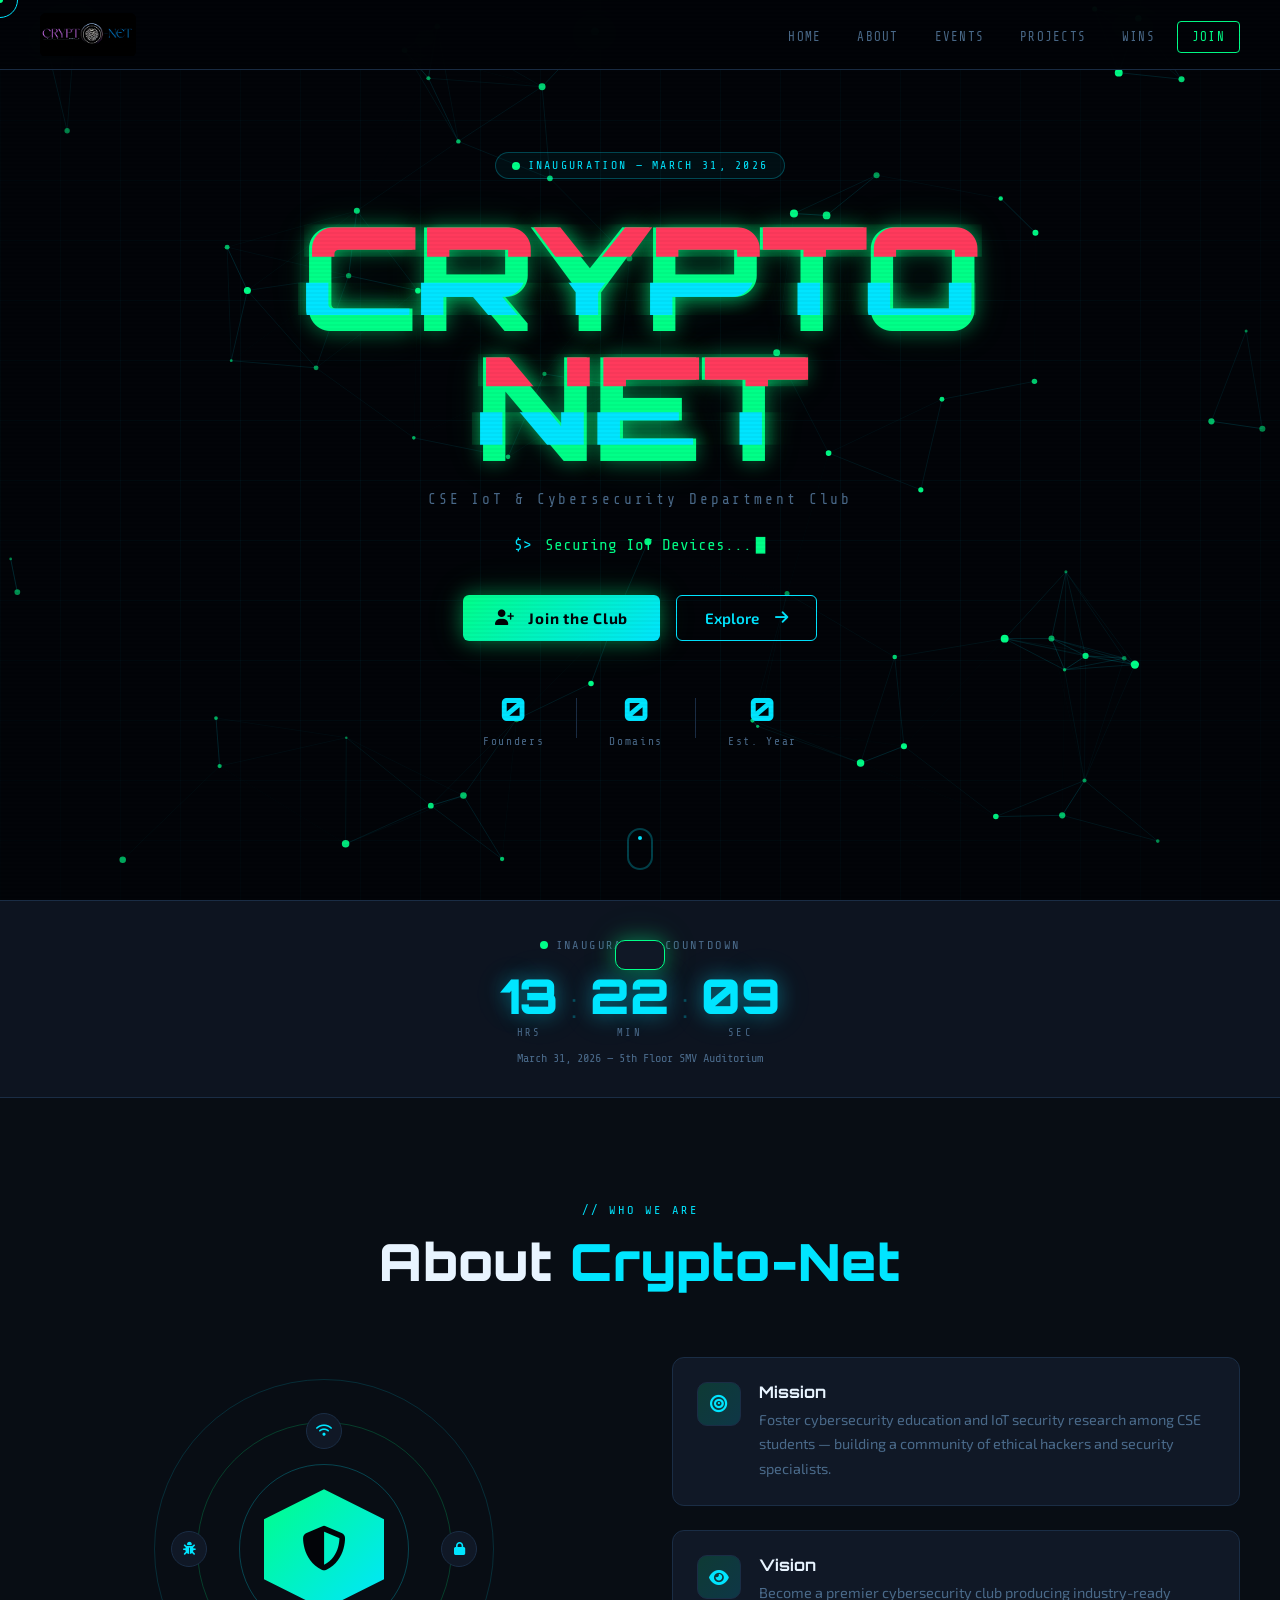
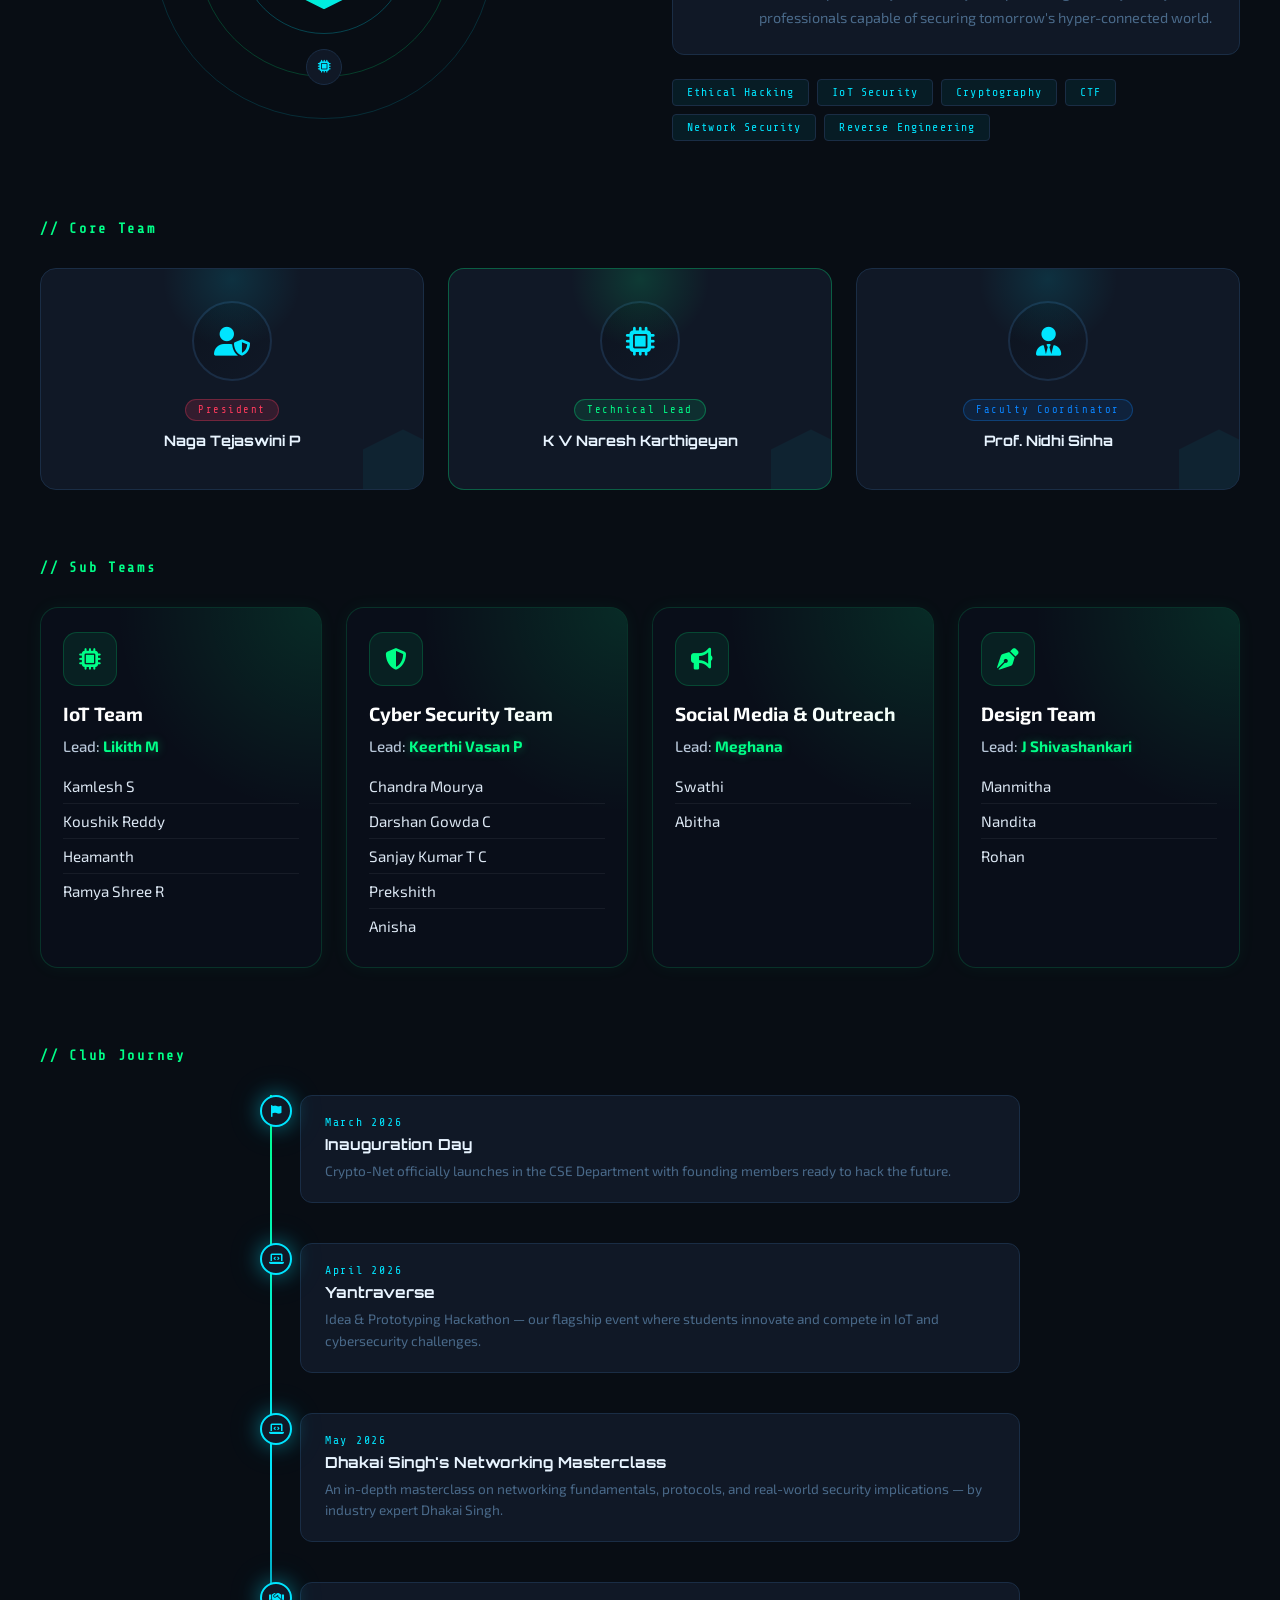
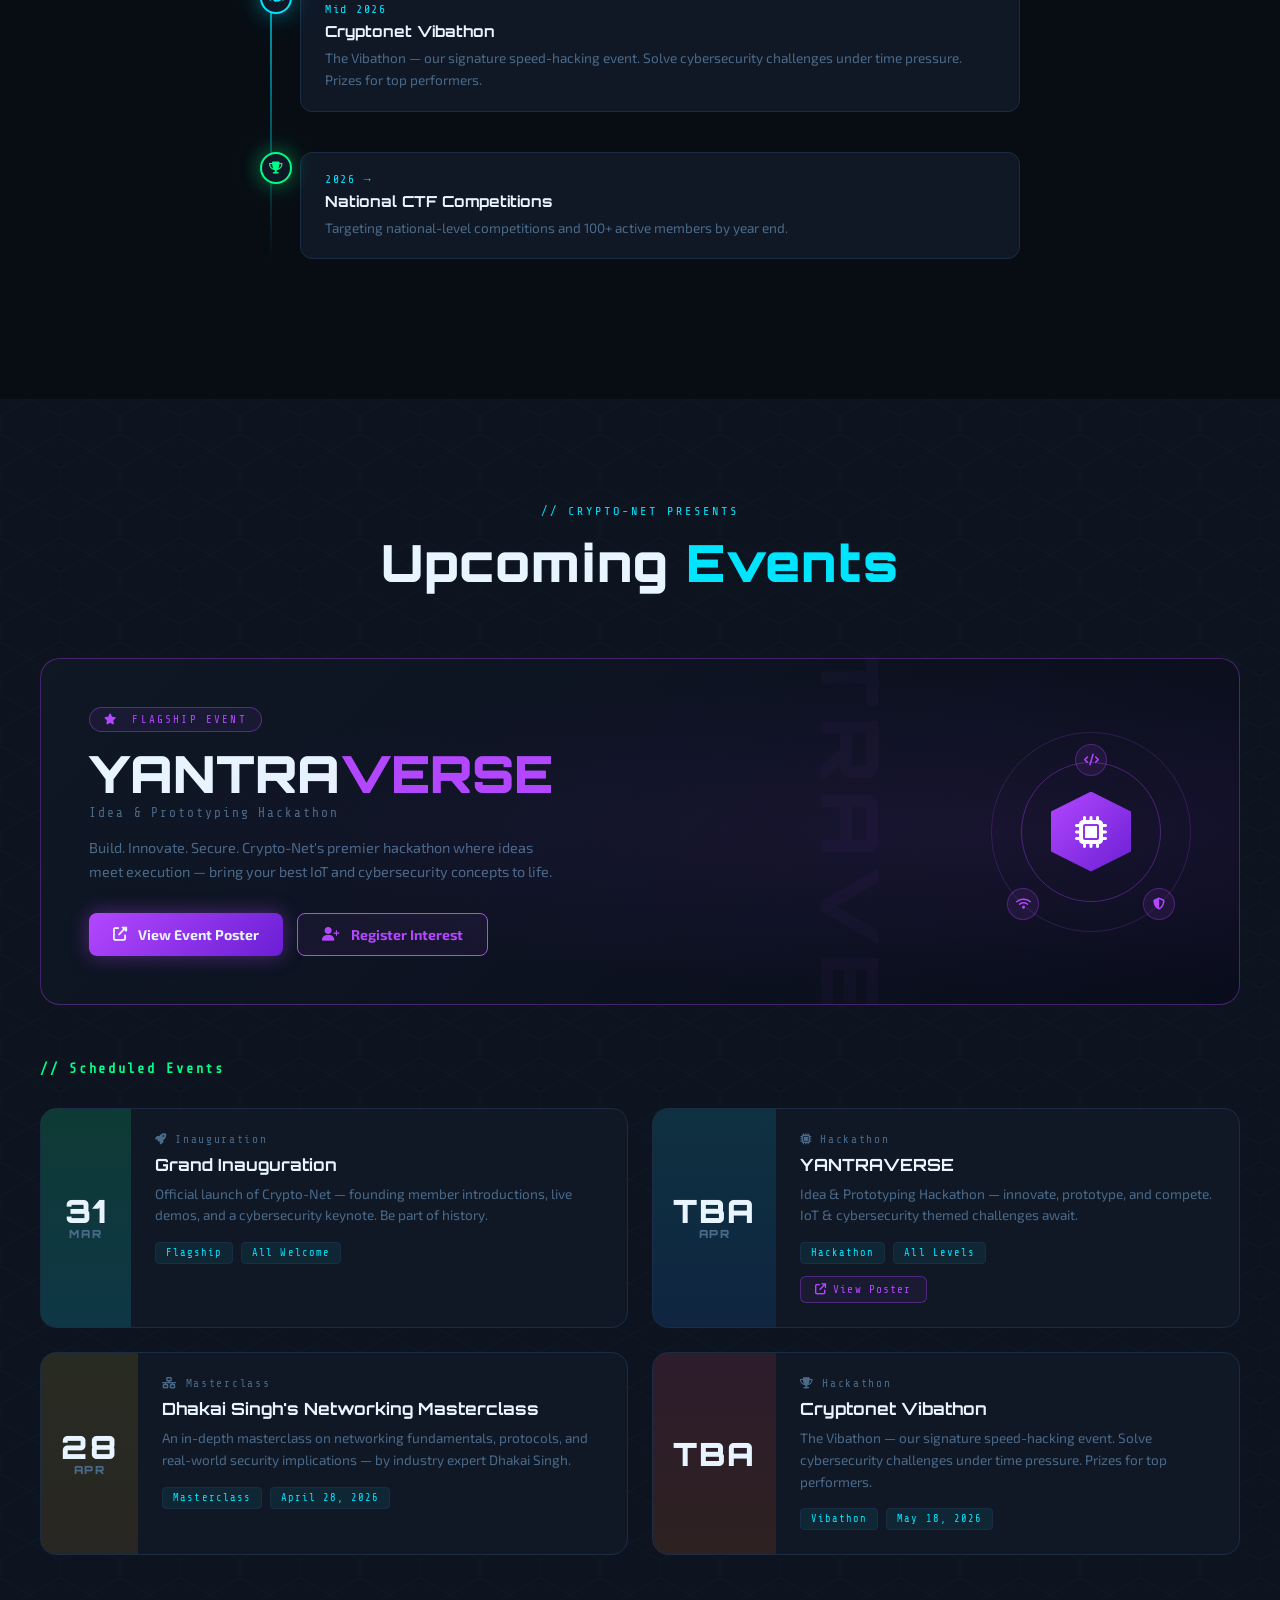
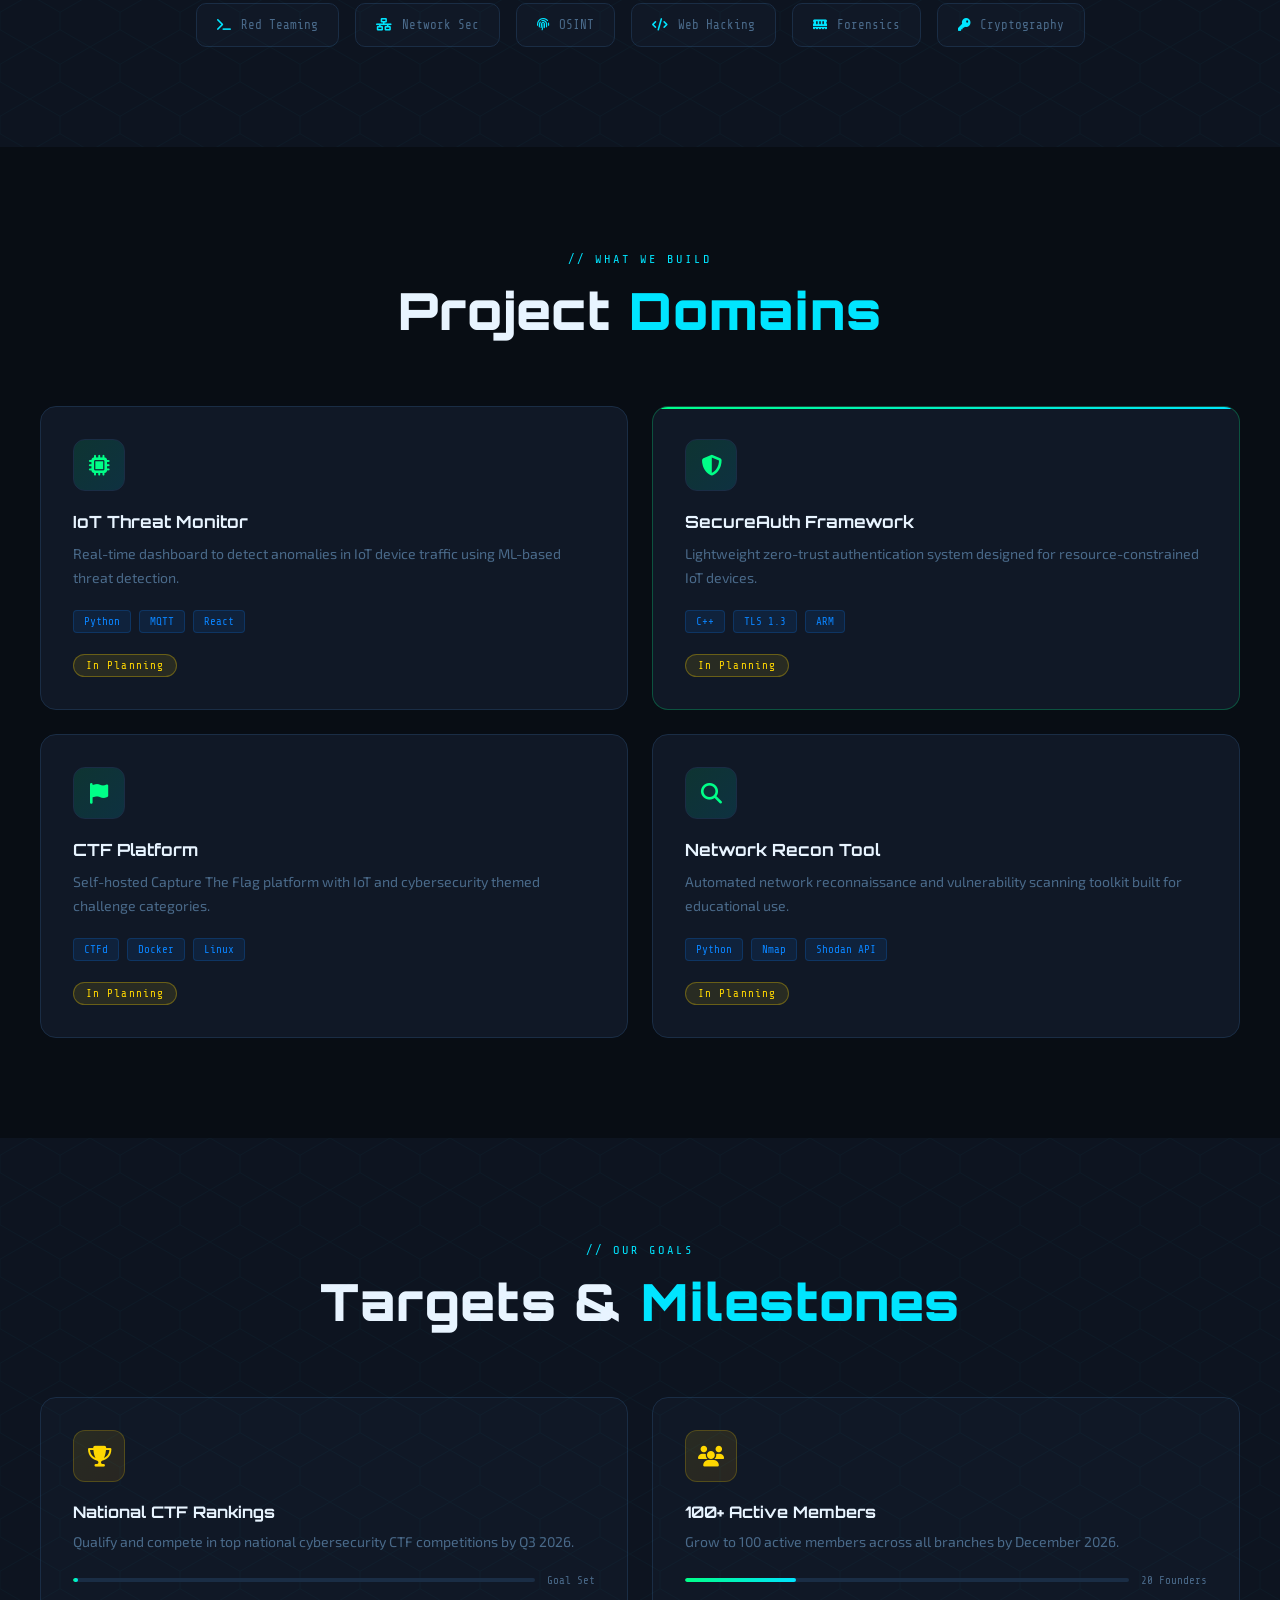
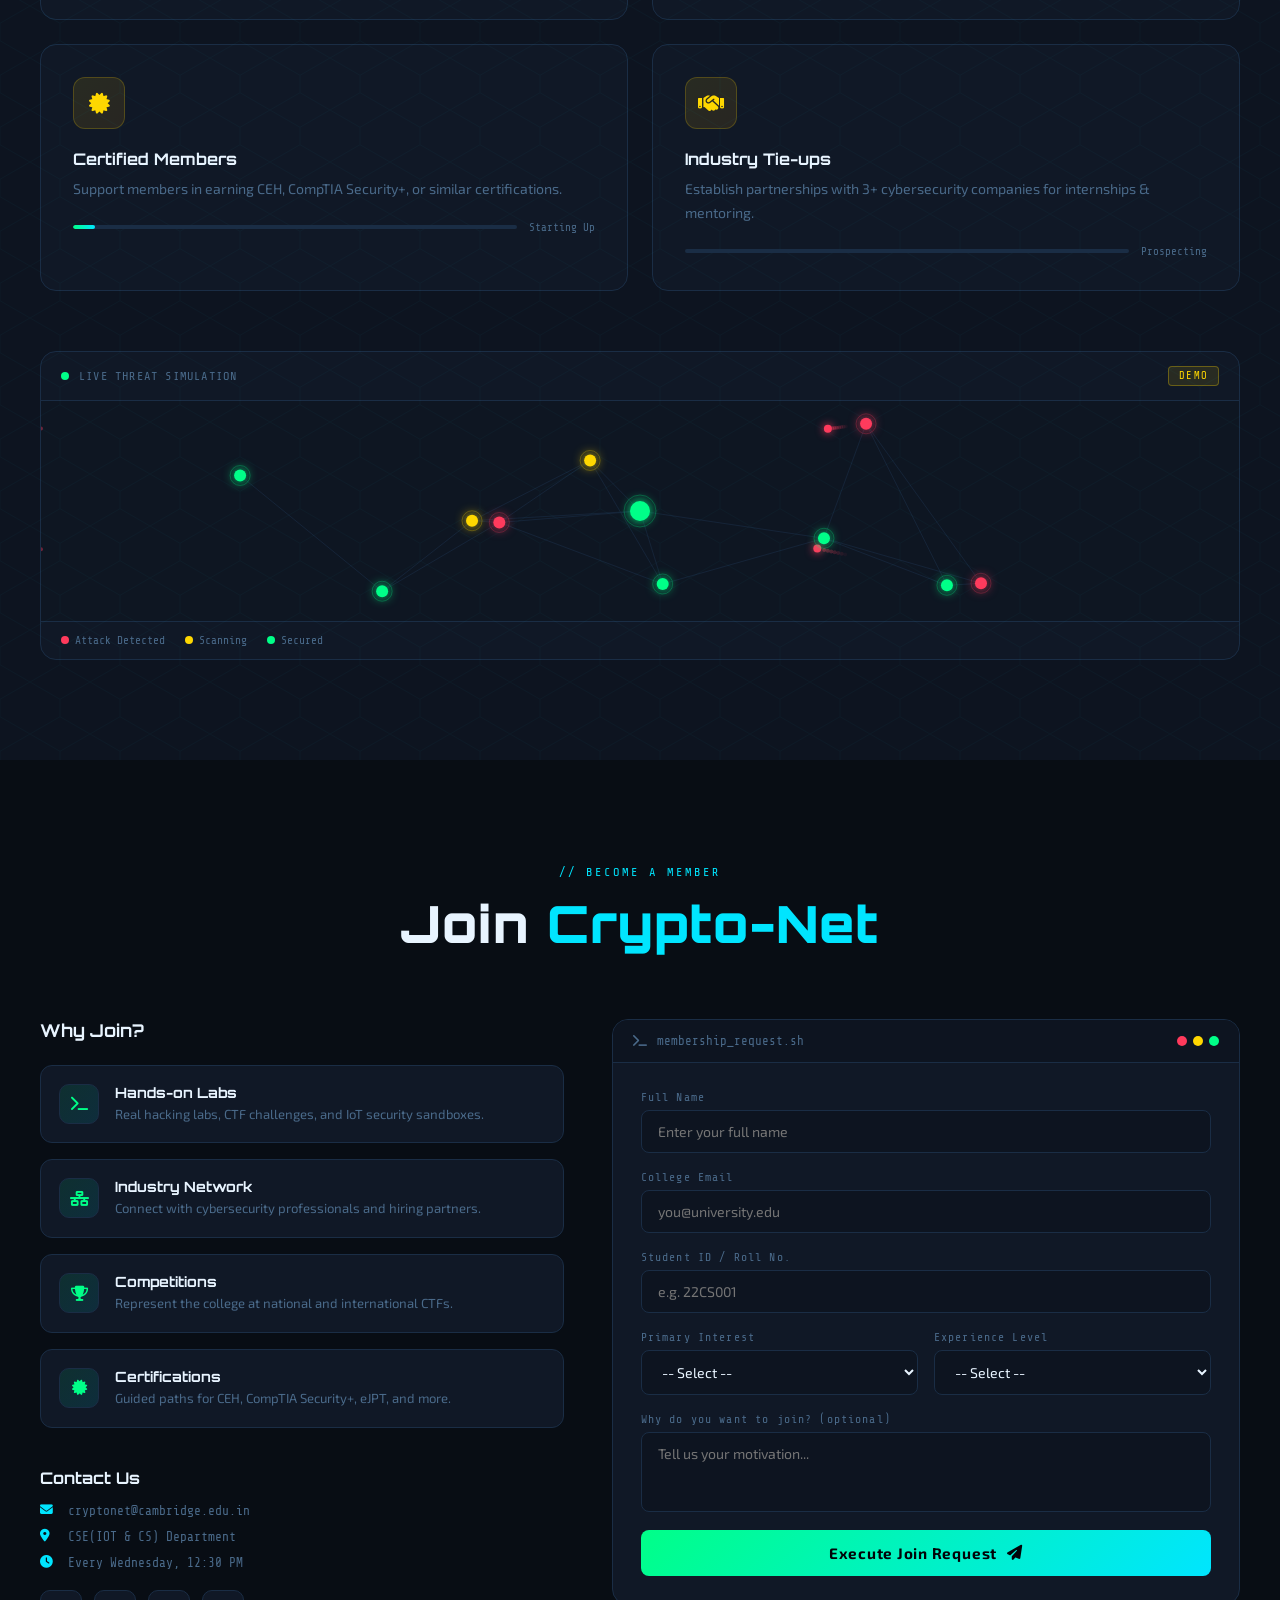
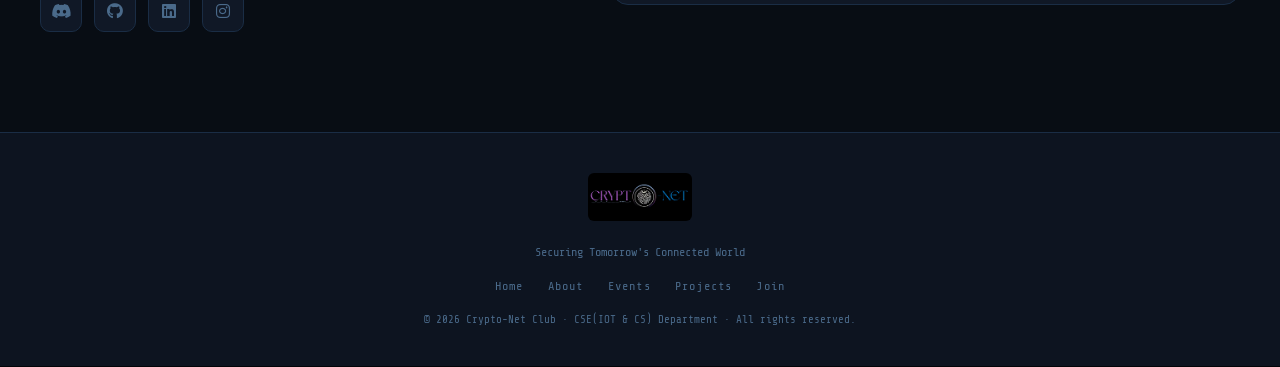
==== commit 3ce25591: "Fix GitHub link in footer: Update to correct repository URL for better accessibility" ====
--- a/index.html
+++ b/index.html
@@ -722,7 +722,7 @@
                 <a href="https://discord.gg/WtJP7RQTc" class="soc" target="_blank"
                   ><i class="fab fa-discord"></i
                 ></a>
-                <a href="https://github.com/crypto-net-cit" class="soc" target="_blank"><i class="fab fa-github"></i></a>
+                <a href="https://github.com/cryptonetclubcit" class="soc" target="_blank"><i class="fab fa-github"></i></a>
                 <a href="coming-soon.html" class="soc" target="_blank"><i class="fab fa-linkedin"></i></a>
                 <a href="coming-soon.html" class="soc" target="_blank"><i class="fab fa-instagram"></i></a>
               </div>
--- a/styles.css
+++ b/styles.css
@@ -730,7 +730,7 @@
 }
 #threatCanvas { width: 100%; height: 220px; display: block; }
 .tw-legend {
-  display: flex; gap: 20px; padding: 12px 20px;
+  display: flex; gap: 20px; padding: 12px 20px; 
   border-top: 1px solid var(--border);
   font-family: var(--font-mono); font-size: 0.7rem; color: var(--muted);
 }
@@ -793,6 +793,16 @@
   border-bottom: 1px solid var(--border);
   font-family: var(--font-mono); font-size: 0.78rem; color: var(--muted);
   background: var(--panel);
+}
+.email-link {
+  color: var(--glow-green);
+  text-decoration: none;
+  transition: 0.3s ease;
+}
+
+.email-link:hover {
+  color: var(--green);
+  text-shadow: 0 0 10px rgba(0, 255, 136, 0.4);
 }
 .fc-dots { display: flex; gap: 6px; margin-left: auto; }
 .fc-dots span { width: 10px; height: 10px; border-radius: 50%; background: var(--border); }
@@ -848,7 +858,7 @@
   color: var(--muted); text-decoration: none; transition: color 0.3s;
 }
 .footer-nav a:hover { color: var(--cyan); }
-.footer-copy { font-family: var(--font-mono); font-size: 0.68rem; color: var(--border); }
+.footer-copy { font-family: var(--font-mono); font-size: 0.68rem; color: var(--muted); }
 
 /* ===========================
    TOAST
@@ -1032,102 +1042,95 @@
   .tl-node { left: -28px; width: 28px; height: 28px; font-size: 0.65rem; }
 }
 
+/* ===========================
+   MOBILE NAV + FOOTER FIX
+   =========================== */
+
 @media (max-width: 768px) {
-  /* Navbar mobile */
-  .navbar { padding: 0 16px; height: 64px; }
+  /* keep navbar above everything */
+  .navbar {
+    height: 64px;
+    padding: 0 16px;
+    z-index: 2000;
+  }
+
+  /* mobile menu panel */
   .nav-links {
-    position: fixed; top: 64px; left: 0; right: 0;
-    flex-direction: column; background: rgba(2,4,8,0.98);
-    padding: 20px 16px; gap: 2px;
+    position: fixed;
+    top: 64px;
+    left: 0;
+    right: 0;
+    bottom: auto;
+    max-height: calc(100vh - 64px);
+    overflow-y: auto;
+    flex-direction: column;
+    background: rgba(2, 4, 8, 0.98);
+    padding: 20px 16px 28px;
+    gap: 2px;
     border-bottom: 1px solid var(--border);
-    transform: translateY(-120%); transition: transform 0.4s ease;
-    backdrop-filter: blur(20px); z-index: 999;
+    transform: translateY(-120%);
+    transition: transform 0.4s ease;
+    backdrop-filter: blur(20px);
+    z-index: 1999;
   }
-  .nav-links.open { transform: translateY(0); }
-  .hamburger { display: flex; }
-  .nl { padding: 12px 16px; width: 100%; text-align: left; }
-
-  /* Sections */
-  .section { padding: 60px 16px; }
-  .container { padding: 0 4px; }
-
-  /* Hero */
-  .hero-content { padding: 80px 16px 40px; }
-  .hero-logo-img { height: clamp(60px, 30vw, 110px); }
-  .hero-badge { font-size: 0.62rem; padding: 5px 12px; }
-  .typing-wrap { font-size: 0.85rem; }
-  .hero-stats { flex-wrap: wrap; gap: 16px; justify-content: center; }
-  .stat-num { font-size: 1.4rem; }
-  .stat-div { display: none; }
-
-  /* Countdown */
-  .countdown-section { padding: 24px 16px; }
-  .countdown { gap: 6px; }
-  .time-block span { font-size: 2rem; }
-  .time-sep { font-size: 1.5rem; }
-
-  /* About */
-  .about-grid { grid-template-columns: 1fr; gap: 40px; }
-  .mv-card { flex-direction: column; gap: 12px; }
-  .mission-vision { grid-template-columns: 1fr; }
-
-  /* Shield animation — smaller on mobile */
-  .shield-anim { width: 200px; height: 200px; }
-  .shield-core { width: 80px; height: 80px; font-size: 2rem; }
-
-  /* Team */
-  .team-grid { grid-template-columns: 1fr; max-width: 360px; margin: 0 auto; }
-
-  /* Timeline */
-  .timeline { padding-left: 24px; }
-  .tl-node { left: -24px; width: 24px; height: 24px; font-size: 0.6rem; }
-  .tl-content { padding: 16px; margin-left: 4px; }
-
-  /* Yantraverse banner */
-  .yantraverse-banner { padding: 24px 20px; gap: 28px; border-radius: 14px; }
-  .yb-title { font-size: 2rem; }
-  .yb-circuit { width: 140px; height: 140px; }
-  .yb-icon { width: 56px; height: 56px; font-size: 1.4rem; }
-  .yb-actions { flex-direction: column; align-items: flex-start; }
-  .yb-btn { width: 100%; justify-content: center; }
-
-  /* Events grid */
-  .events-grid { grid-template-columns: 1fr; gap: 16px; }
-  .event-card { flex-direction: column; }
-  .ec-date {
-    flex-direction: row; gap: 10px; align-items: center;
-    min-width: unset; padding: 12px 18px;
-    border-bottom: 1px solid rgba(255,255,255,0.06);
-    border-right: none;
+
+  .nav-links.open {
+    transform: translateY(0);
   }
-  .ec-date span { font-size: 1.3rem; }
-  .ec-body { padding: 18px; }
-
-  /* Categories strip */
-  .categories-strip { gap: 10px; }
-  .cat-item { padding: 10px 14px; font-size: 0.72rem; }
-
-  /* Projects, achievements */
-  .projects-grid { grid-template-columns: 1fr; gap: 16px; }
-  .ach-grid { grid-template-columns: 1fr; gap: 16px; }
-
-  /* Contact / form */
-  .contact-grid { grid-template-columns: 1fr; gap: 32px; }
-  .fg-row { grid-template-columns: 1fr; }
-  .benefit-list { gap: 12px; }
-
-  /* Threat widget */
-  #threatCanvas { height: 180px; }
-  .tw-counters { flex-direction: column; gap: 4px; align-items: flex-start; }
-
-  /* Form card */
-  .form-card form { padding: 20px 16px; }
-
-  /* Footer */
-  .footer { padding: 32px 16px; }
-  .footer-nav { gap: 14px; }
-}
-
+
+  /* make links full width */
+  .nl {
+    display: block;
+    width: 100%;
+    padding: 14px 16px;
+    text-align: left;
+  }
+
+  /* prevent page from feeling cramped under navbar */
+  .hero-content {
+    padding-top: 110px;
+  }
+
+  /* footer safe spacing */
+  .footer {
+    padding: 36px 16px 90px;
+  }
+
+  .footer-inner {
+    display: flex;
+    flex-direction: column;
+    align-items: center;
+    text-align: center;
+    gap: 14px;
+  }
+
+  .footer-nav {
+    display: flex;
+    flex-wrap: wrap;
+    justify-content: center;
+    gap: 12px 18px;
+  }
+
+  .footer-nav a {
+    display: inline-block;
+    white-space: nowrap;
+  }
+
+  .footer-copy {
+    font-size: 0.78rem;
+    line-height: 1.6;
+    max-width: 320px;
+  }
+
+  /* contact section spacing before footer */
+  .contact-section {
+    padding-bottom: 70px;
+  }
+  
+}
+body.menu-open {
+  overflow: hidden;
+}
 @media (max-width: 480px) {
   /* Hero */
   .hero-ctas { flex-direction: column; align-items: center; width: 100%; }
@@ -1168,4 +1171,89 @@
   .tw-log { height: 70px; font-size: 0.62rem; }
   .tw-header { font-size: 0.62rem; padding: 10px 12px; }
   .tw-counters { display: none; }
+}
+
+/* SUB TEAM SECTION */
+.subteam-section {
+  margin-top: 70px;
+}
+
+.subteam-grid {
+  display: grid;
+  grid-template-columns: repeat(auto-fit, minmax(260px, 1fr));
+  gap: 24px;
+  margin-top: 28px;
+}
+
+.subteam-card {
+  position: relative;
+  background: rgba(10, 16, 26, 0.85);
+  border: 1px solid rgba(0, 255, 136, 0.15);
+  border-radius: 18px;
+  padding: 24px 22px;
+  overflow: hidden;
+  transition: all 0.35s ease;
+  box-shadow: 0 0 18px rgba(0, 255, 136, 0.05);
+}
+
+.subteam-card:hover {
+  transform: translateY(-6px);
+  border-color: rgba(0, 255, 136, 0.35);
+  box-shadow: 0 0 28px rgba(0, 255, 136, 0.12);
+}
+
+.st-glow {
+  position: absolute;
+  inset: 0;
+  background: radial-gradient(circle at top right, rgba(0,255,136,0.12), transparent 45%);
+  pointer-events: none;
+}
+
+.st-icon {
+  width: 54px;
+  height: 54px;
+  border-radius: 14px;
+  display: grid;
+  place-items: center;
+  font-size: 1.35rem;
+  color: var(--green);
+  background: rgba(0, 255, 136, 0.08);
+  border: 1px solid rgba(0, 255, 136, 0.18);
+  margin-bottom: 16px;
+}
+
+.subteam-card h4 {
+  font-size: 1.2rem;
+  margin-bottom: 12px;
+  color: #fff;
+}
+
+.team-lead {
+  font-size: 0.95rem;
+  margin-bottom: 14px;
+  color: #b8c7d9;
+  font-weight: 500;
+}
+
+.team-lead span {
+  color: var(--green);
+  font-weight: 700;
+  text-shadow: 0 0 10px rgba(0, 255, 136, 0.35);
+}
+
+.member-list {
+  list-style: none;
+  padding: 0;
+  margin: 0;
+}
+
+.member-list li {
+  padding: 8px 0;
+  border-bottom: 1px solid rgba(255,255,255,0.06);
+  color: #dce7f3;
+  font-size: 0.95rem;
+}
+
+.member-list li:last-child {
+  border-bottom: none;
 }
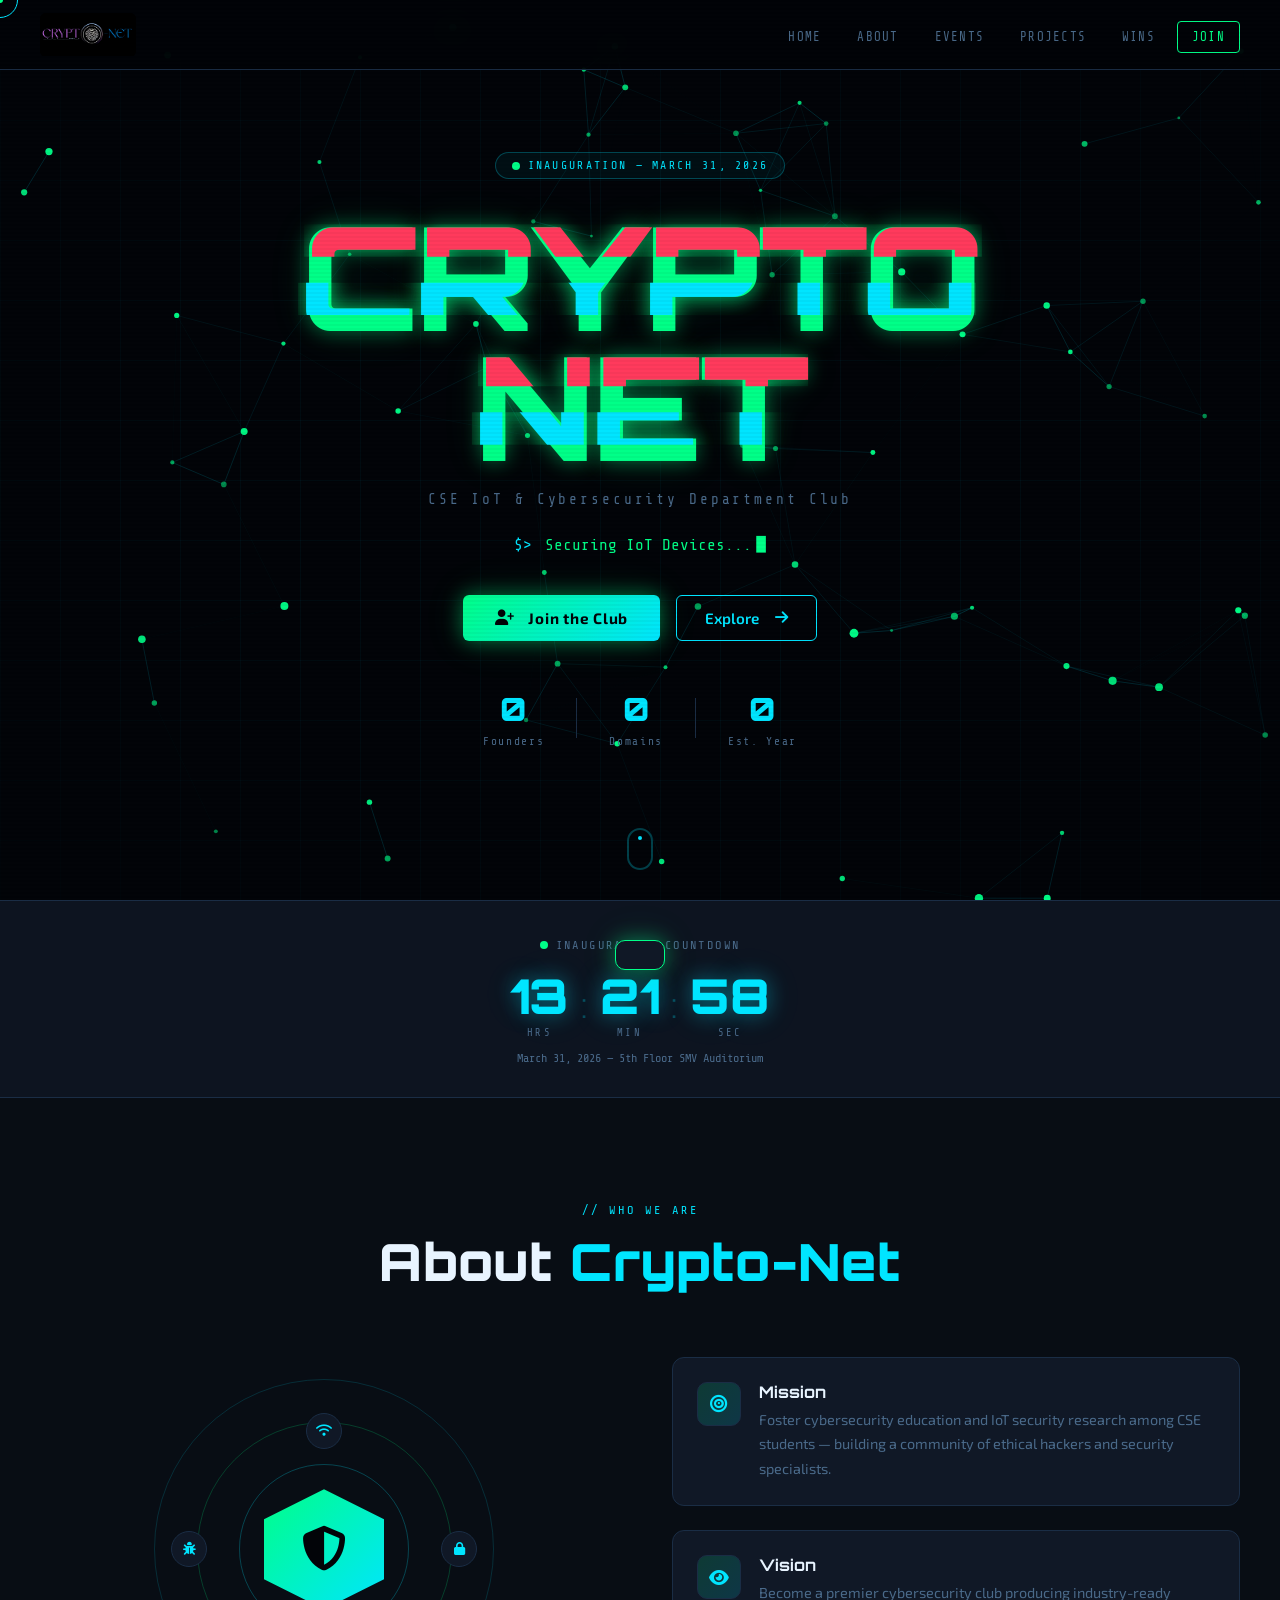
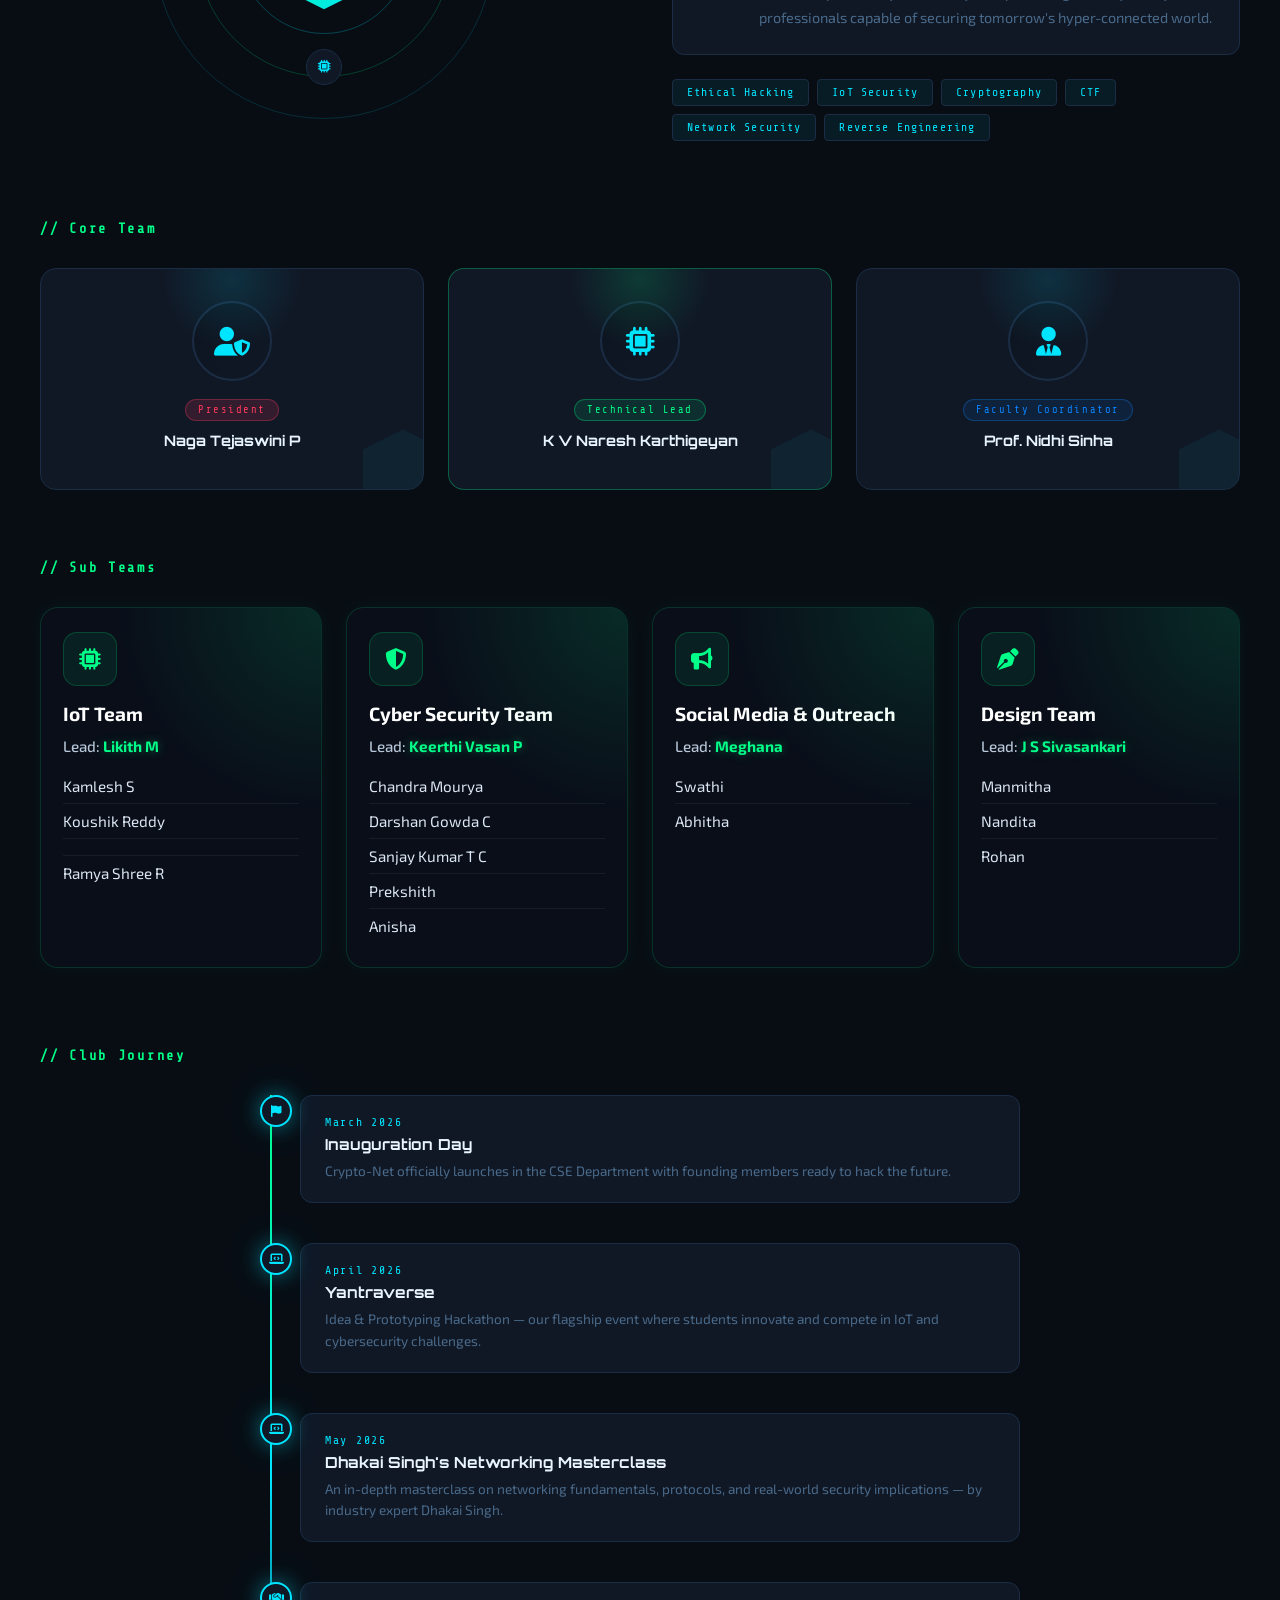
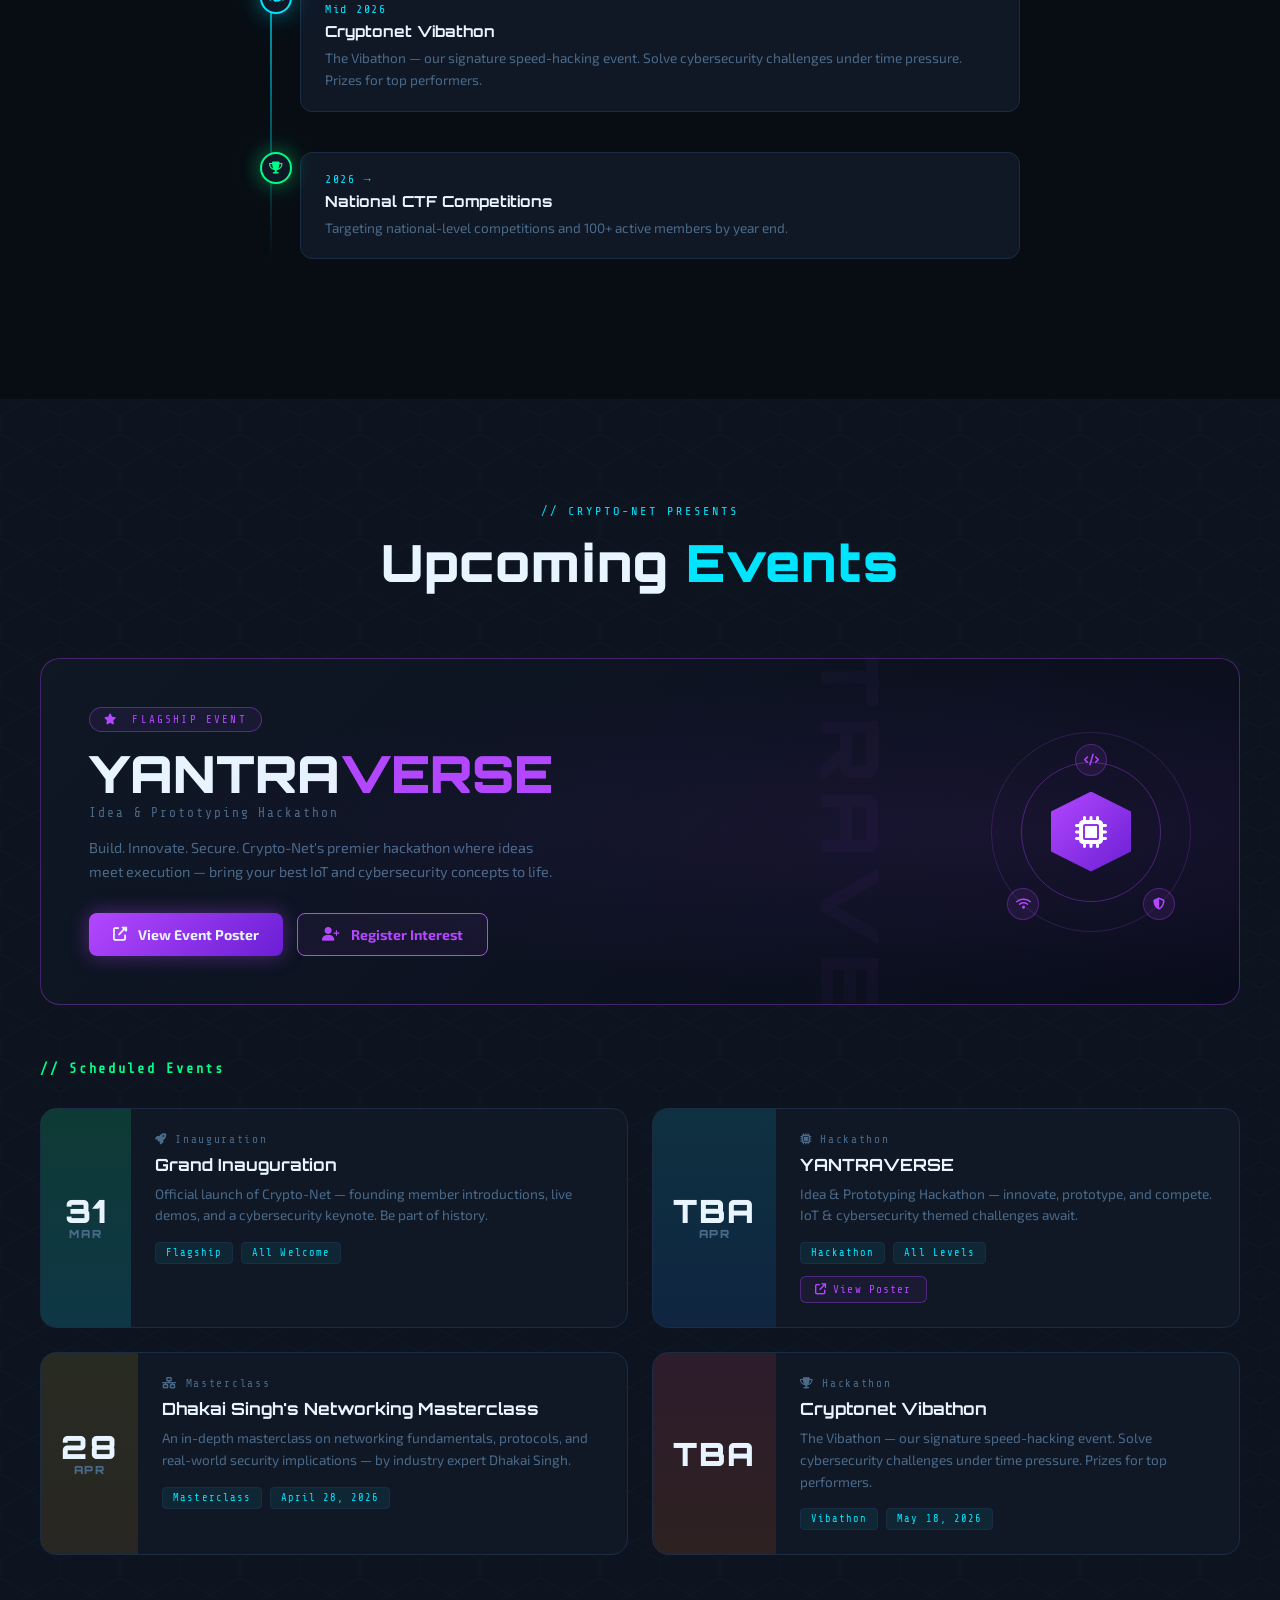
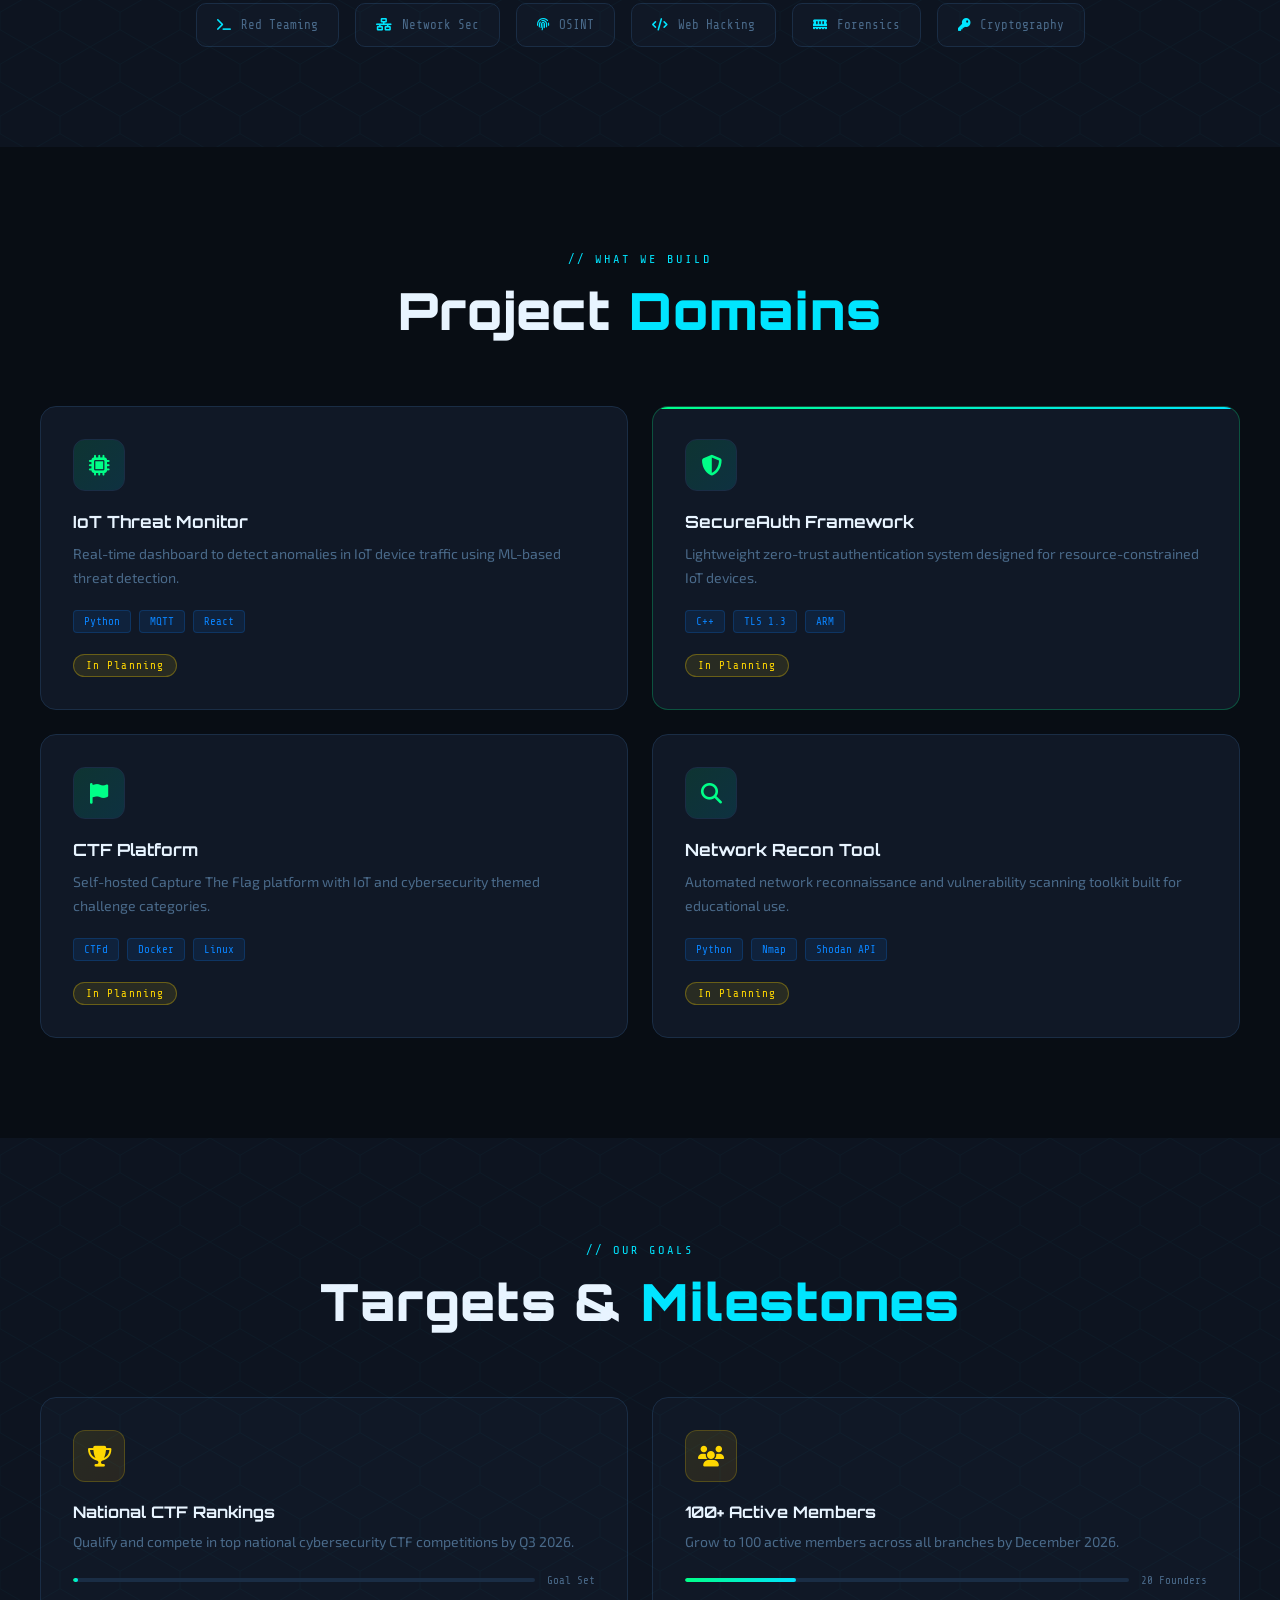
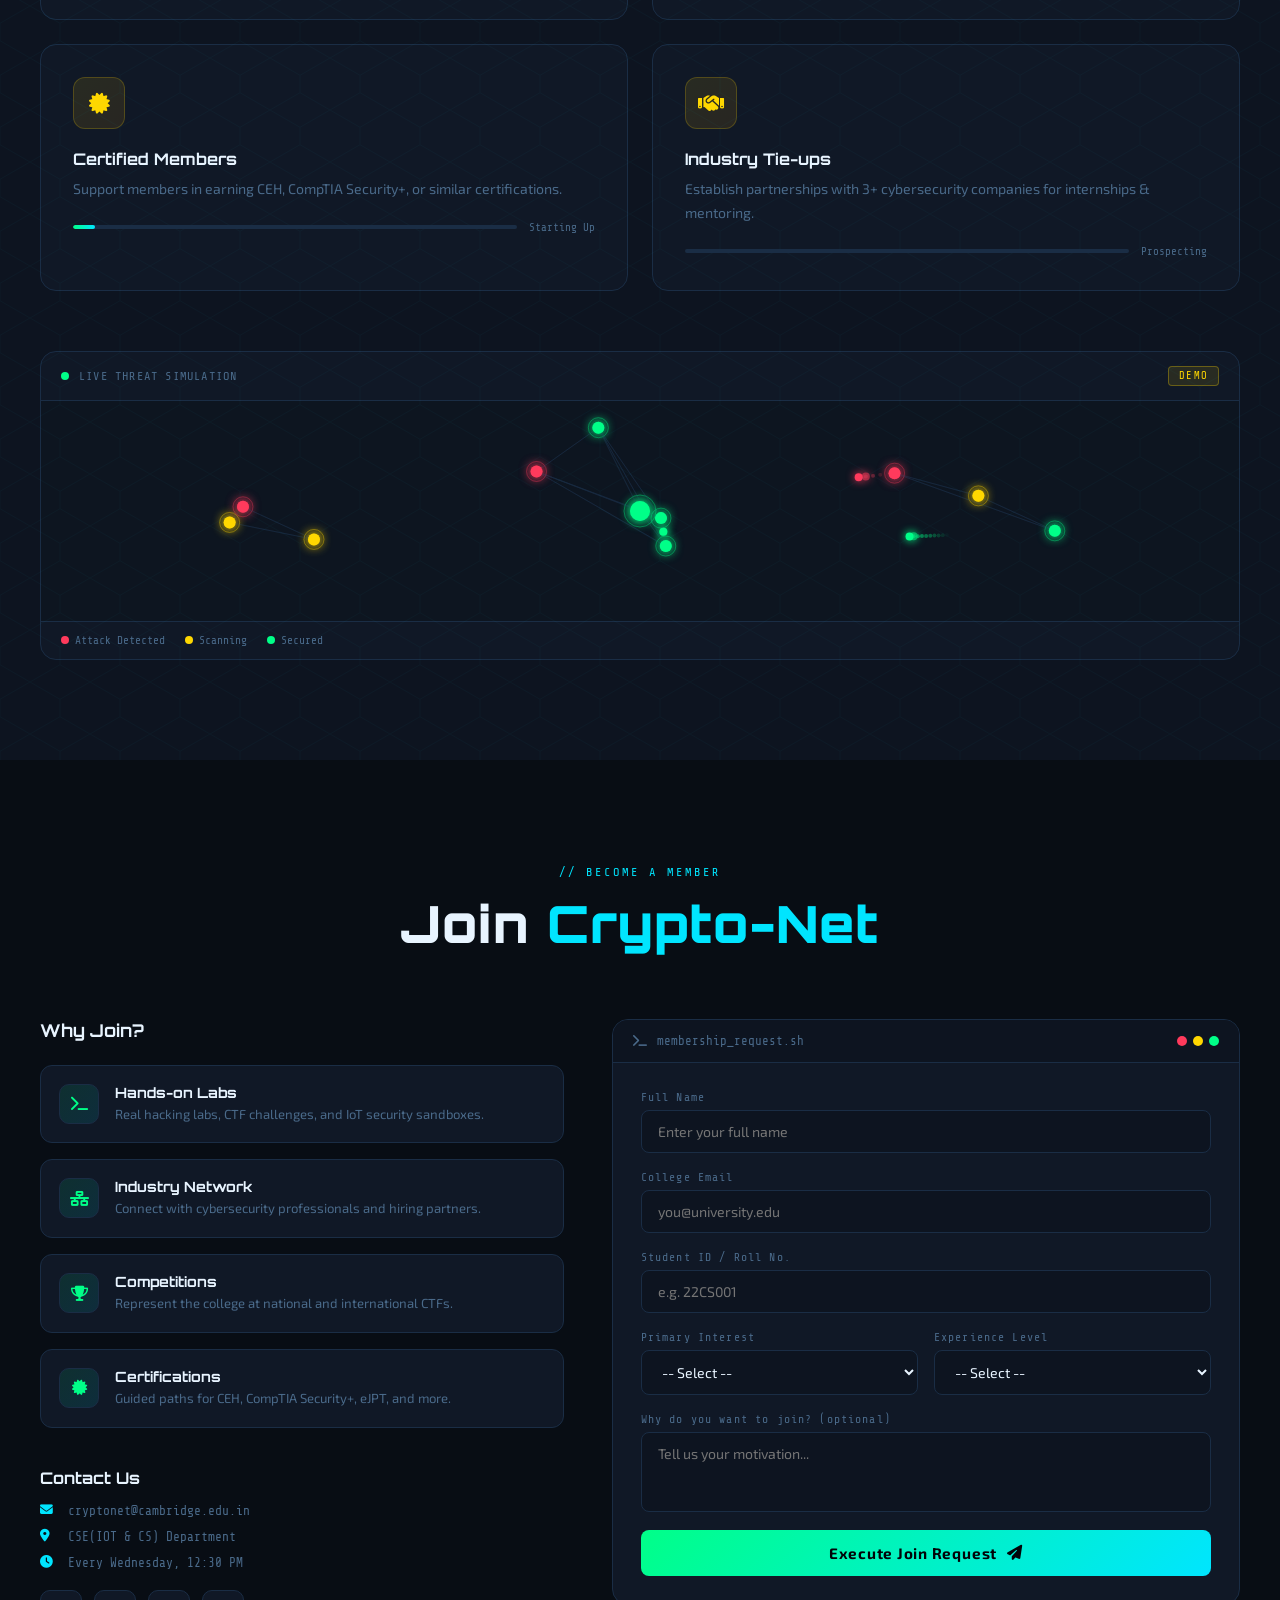
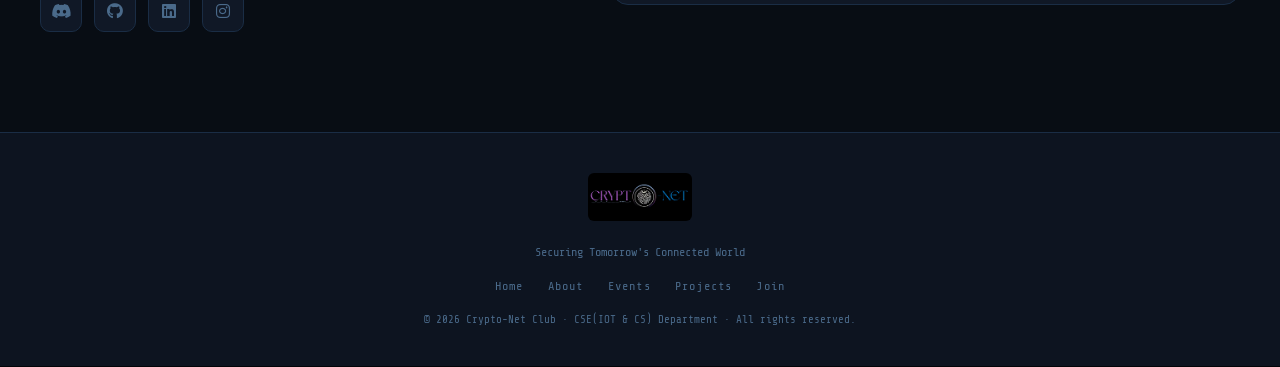
==== commit 3a639119: "Update team member names:" ====
--- a/index.html
+++ b/index.html
@@ -244,7 +244,7 @@
                 <ul class="member-list">
                   <li>Kamlesh S</li>
                   <li>Koushik Reddy</li>
-                  <li>Heamanth</li>
+                  <li></li>
                   <li>Ramya Shree R</li>
                 </ul>
               </div>
@@ -272,7 +272,7 @@
                 <p class="team-lead">Lead: <span>Meghana </span></p>
                 <ul class="member-list">
                   <li>Swathi</li>
-                  <li>Abitha</li>
+                  <li>Abhitha</li>
                 </ul>
               </div>
 
@@ -281,7 +281,7 @@
                 <div class="st-glow"></div>
                 <div class="st-icon"><i class="fas fa-pen-nib"></i></div>
                 <h4>Design Team</h4>
-                <p class="team-lead">Lead: <span>J Shivashankari</span></p>
+                <p class="team-lead">Lead: <span>J S Sivasankari</span></p>
                 <ul class="member-list">
                   <li>Manmitha</li>
                   <li>Nandita</li>
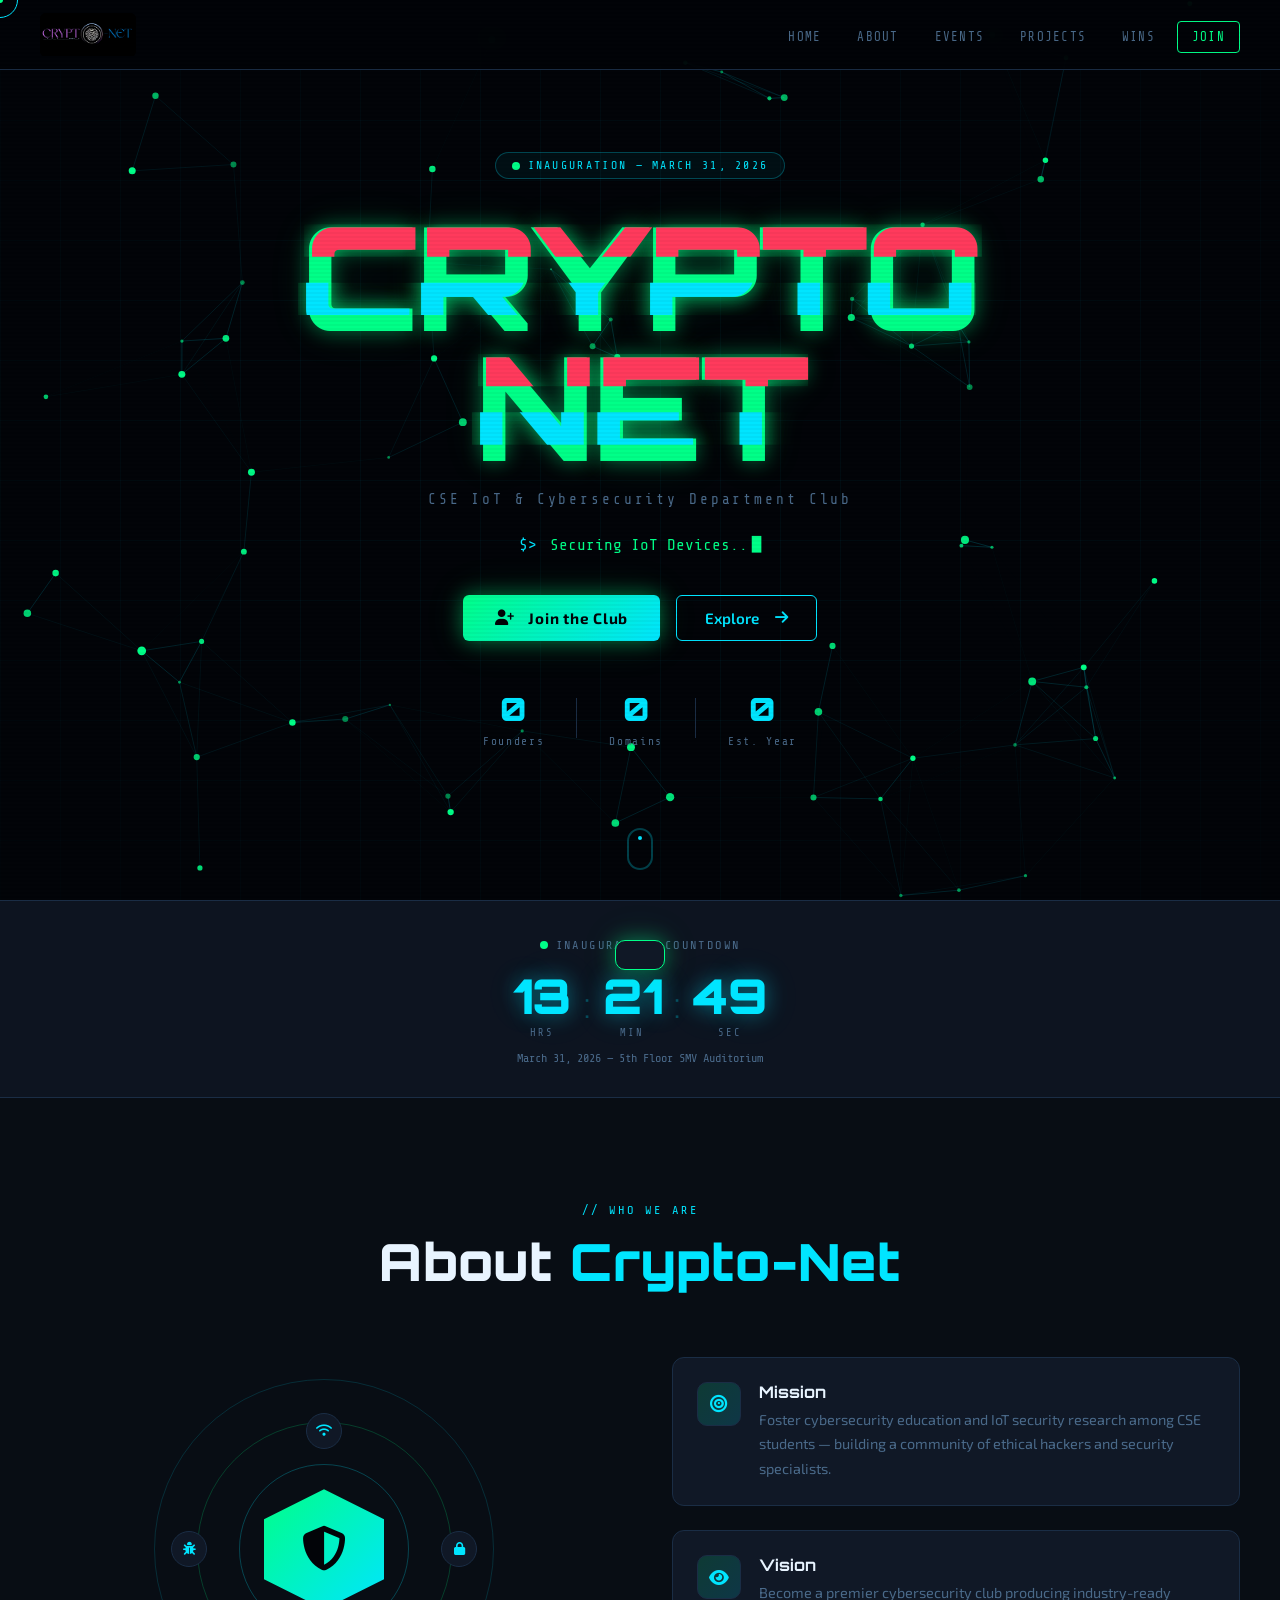
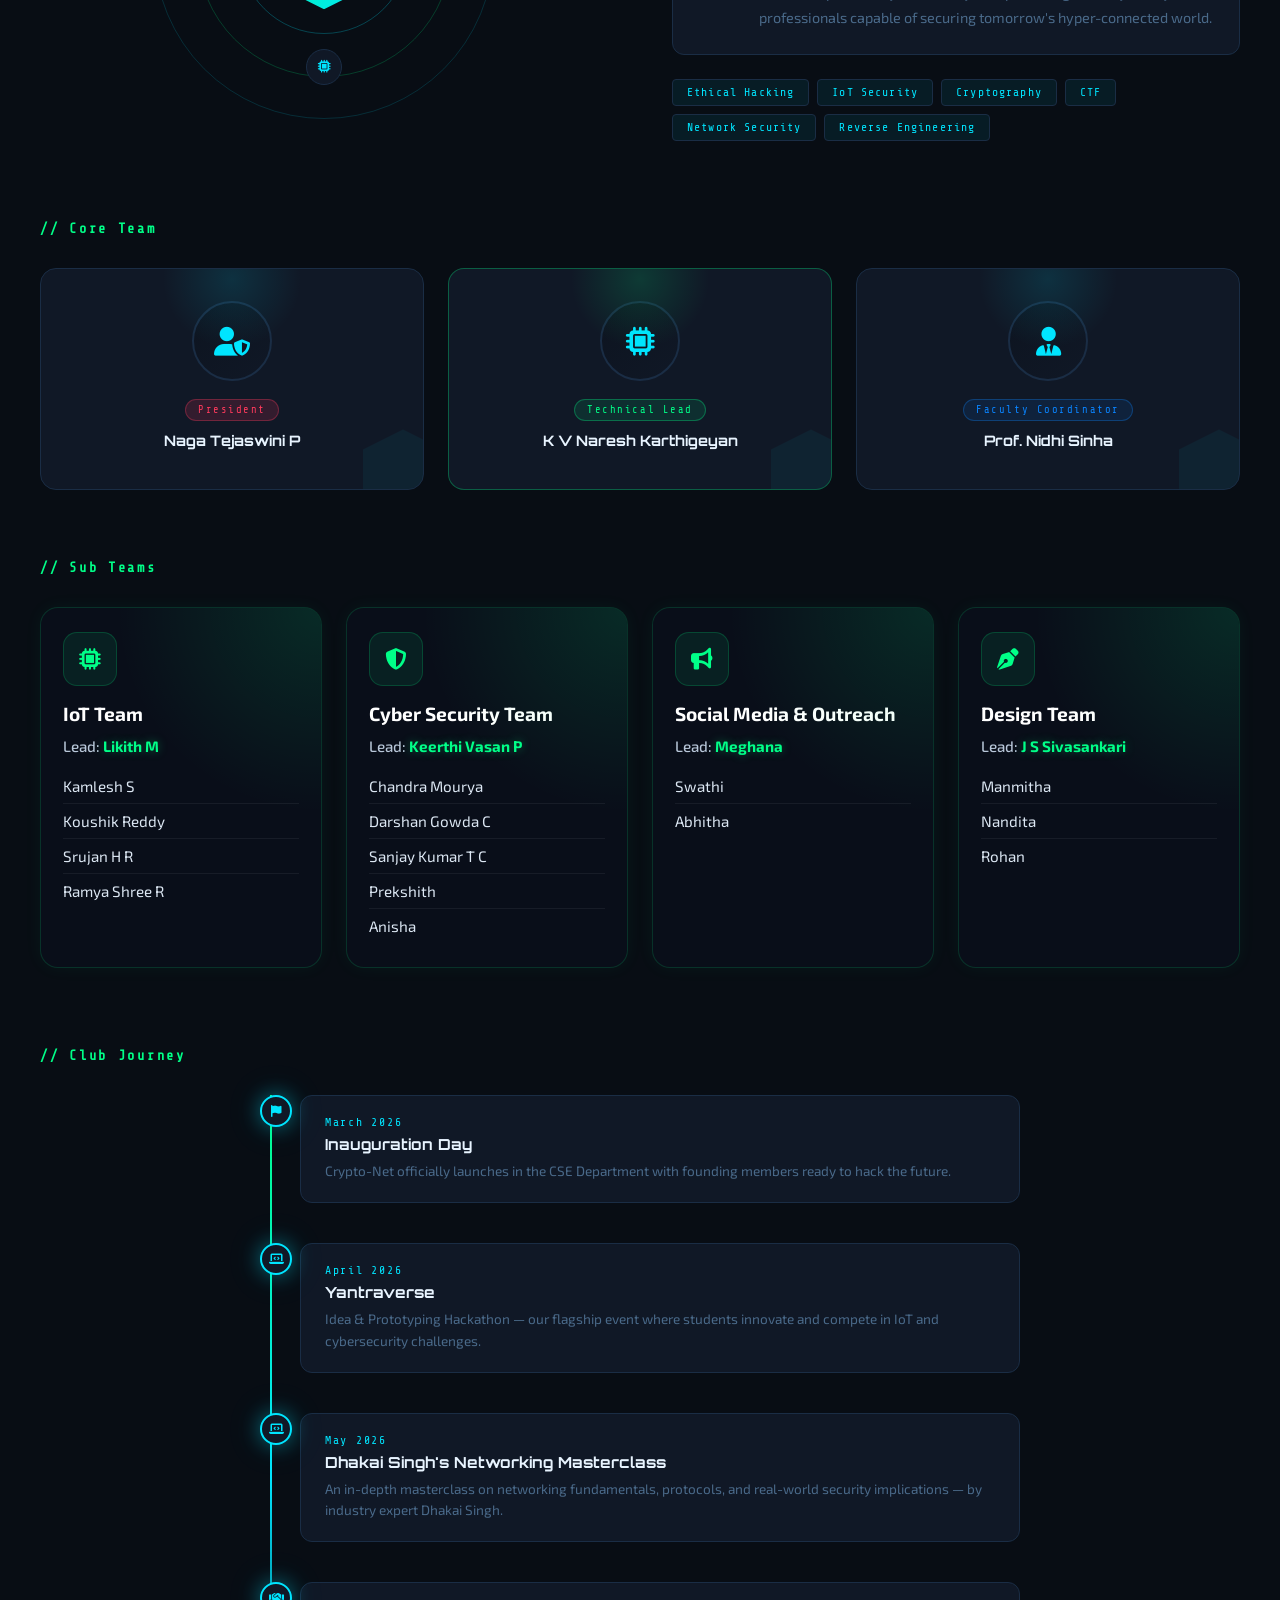
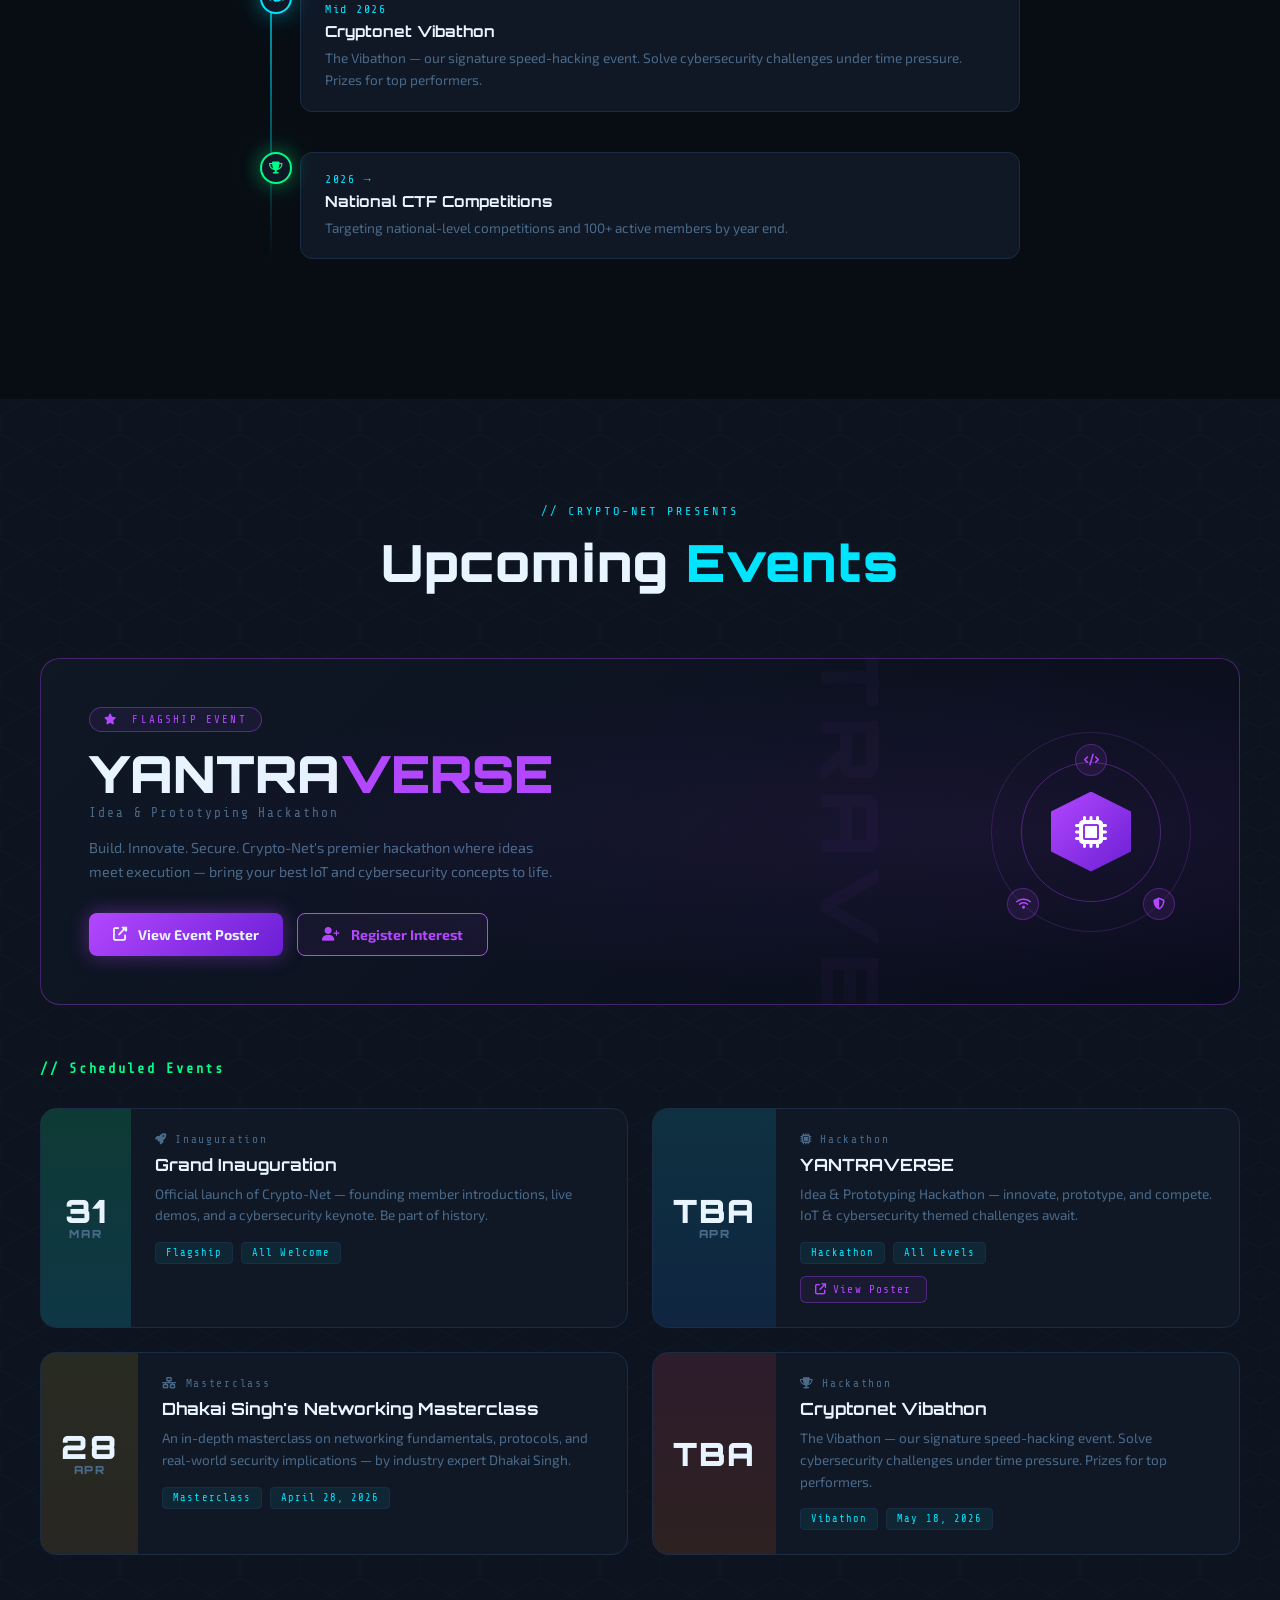
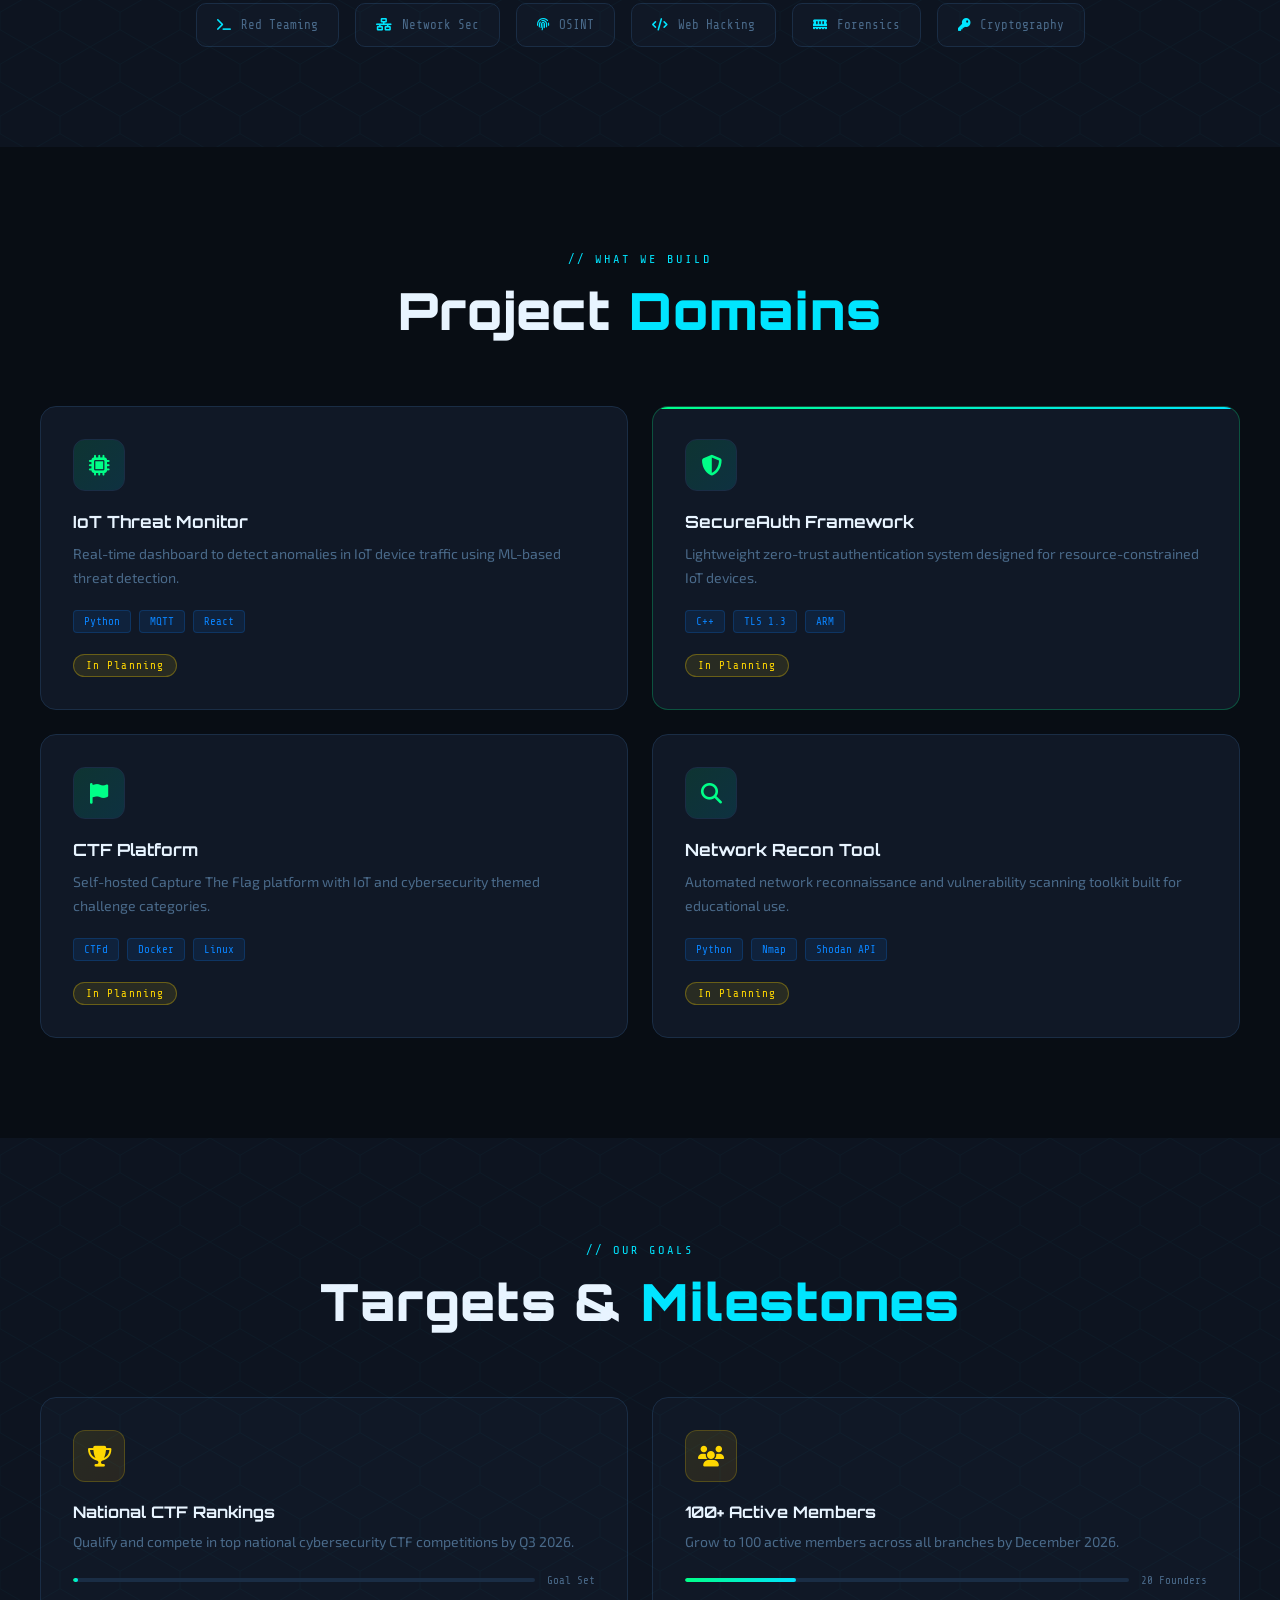
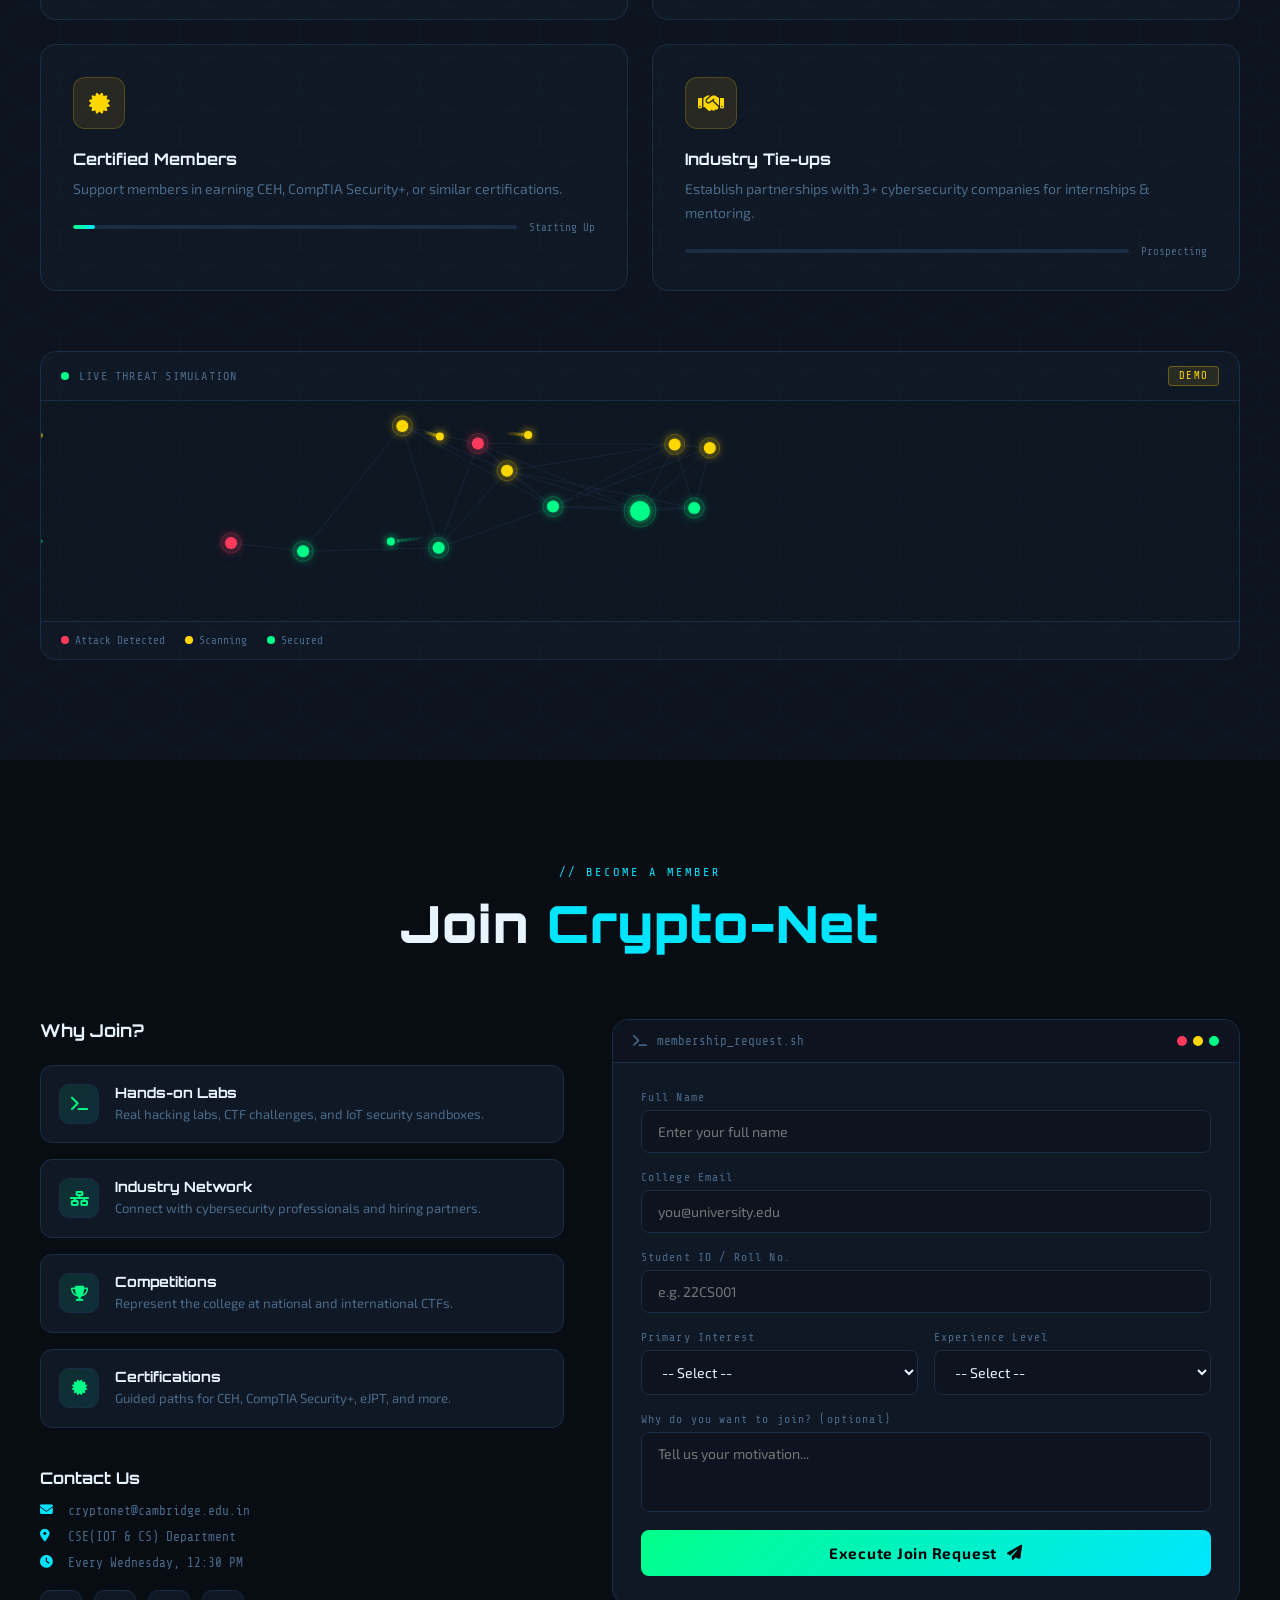
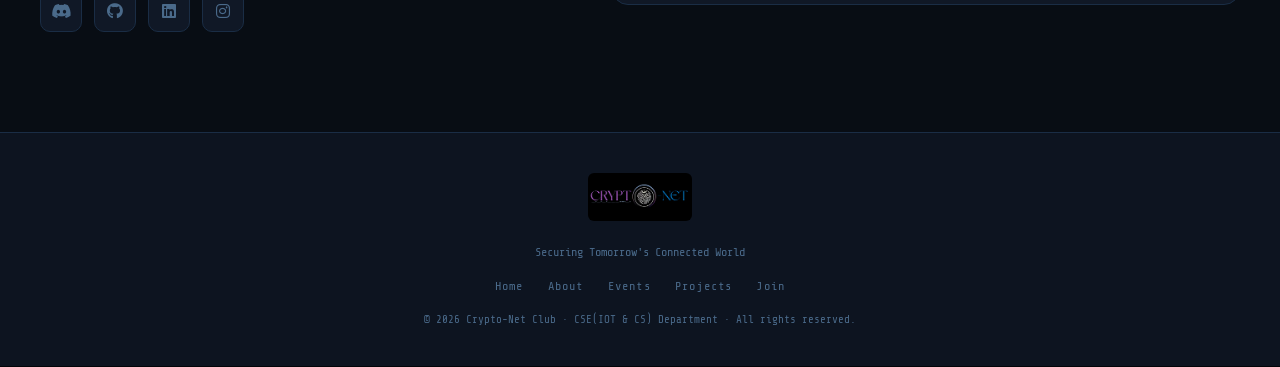
==== commit 8f0691fc: "Add team member list" ====
--- a/index.html
+++ b/index.html
@@ -244,7 +244,7 @@
                 <ul class="member-list">
                   <li>Kamlesh S</li>
                   <li>Koushik Reddy</li>
-                  <li></li>
+                  <li>Srujan H R</li>
                   <li>Ramya Shree R</li>
                 </ul>
               </div>
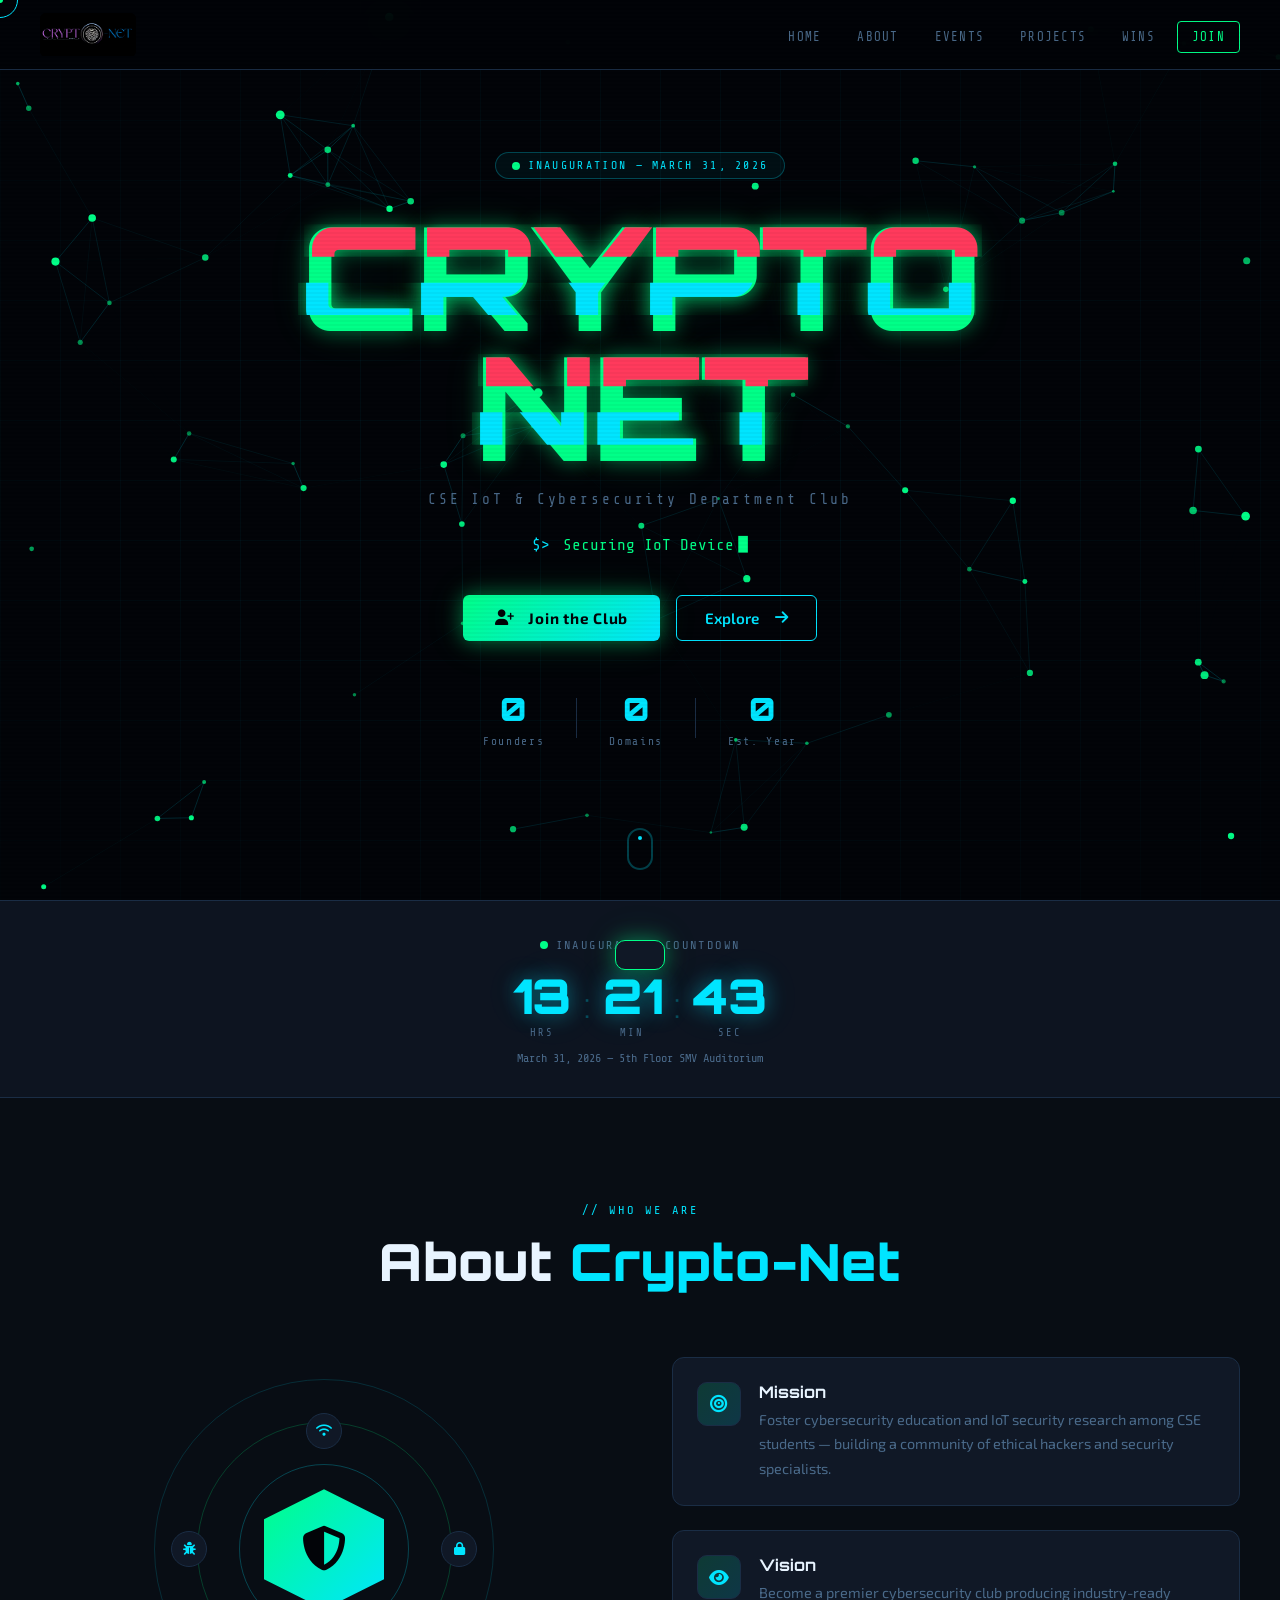
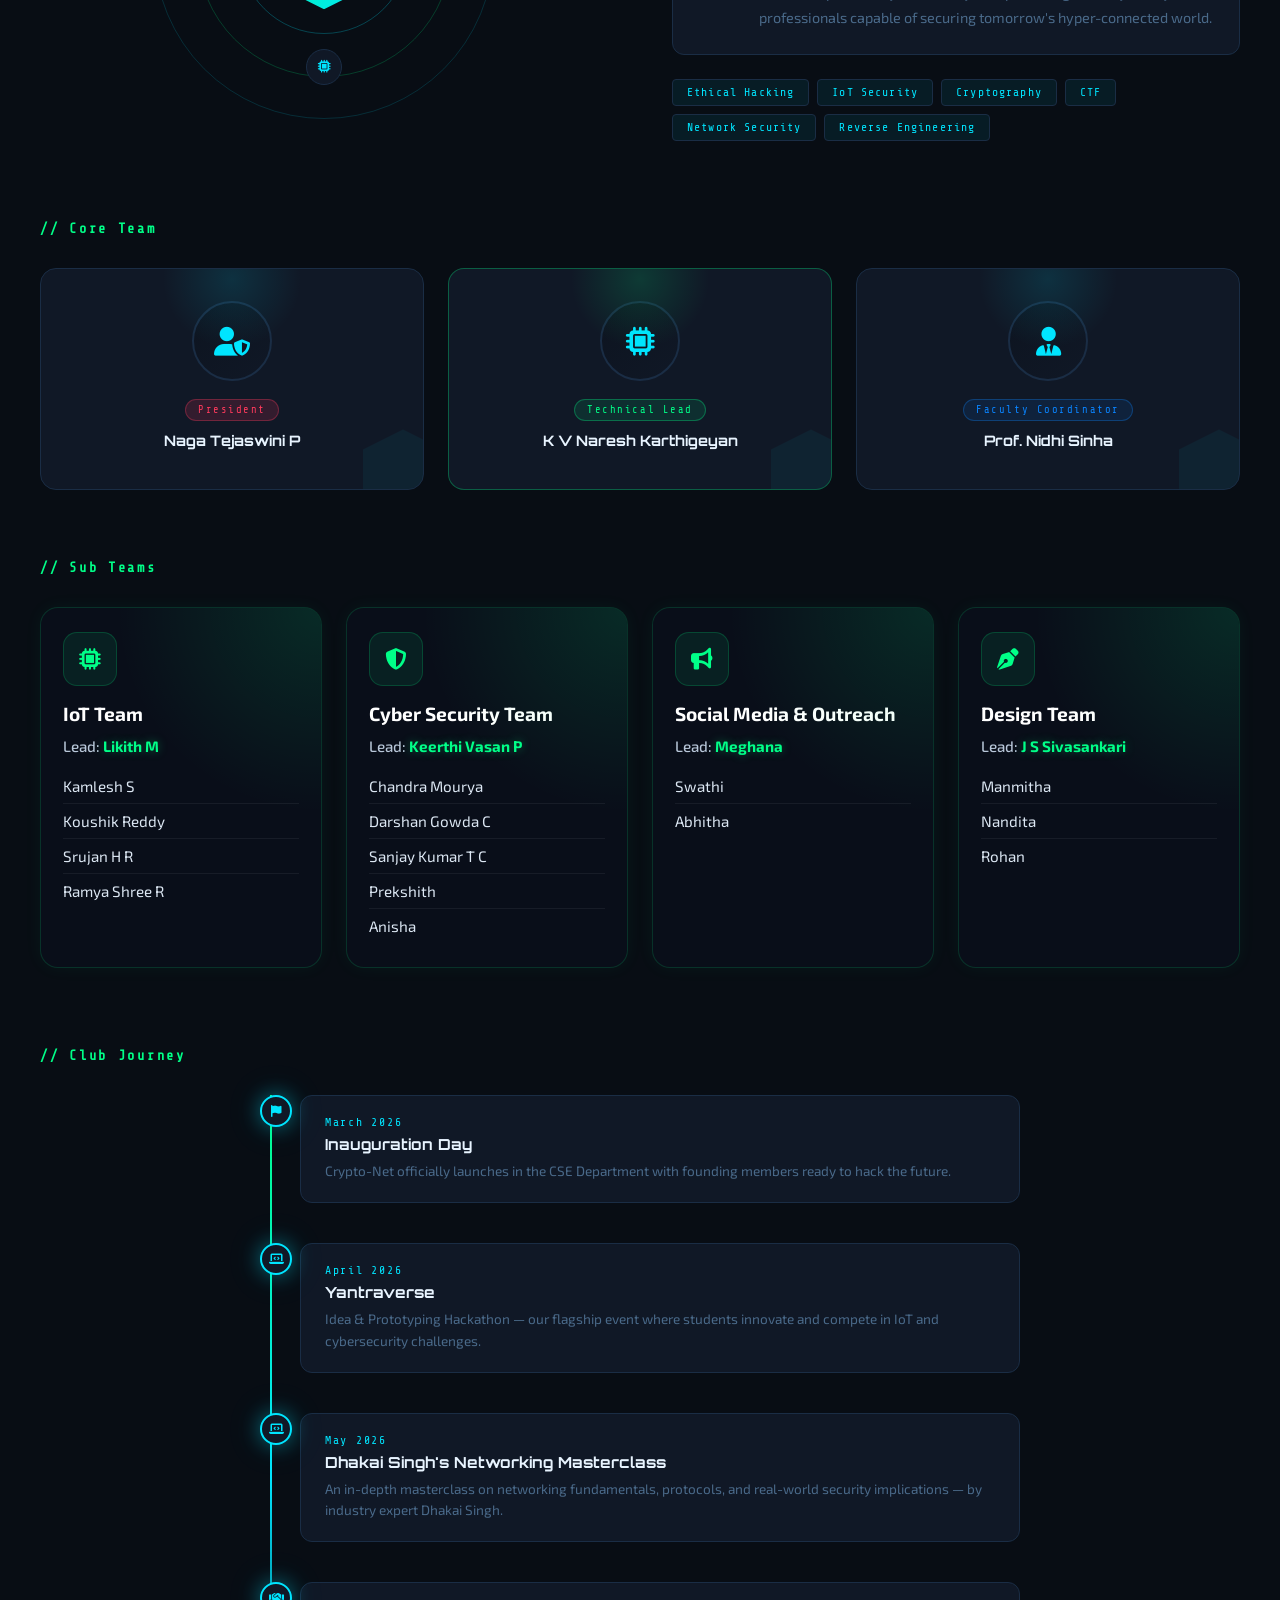
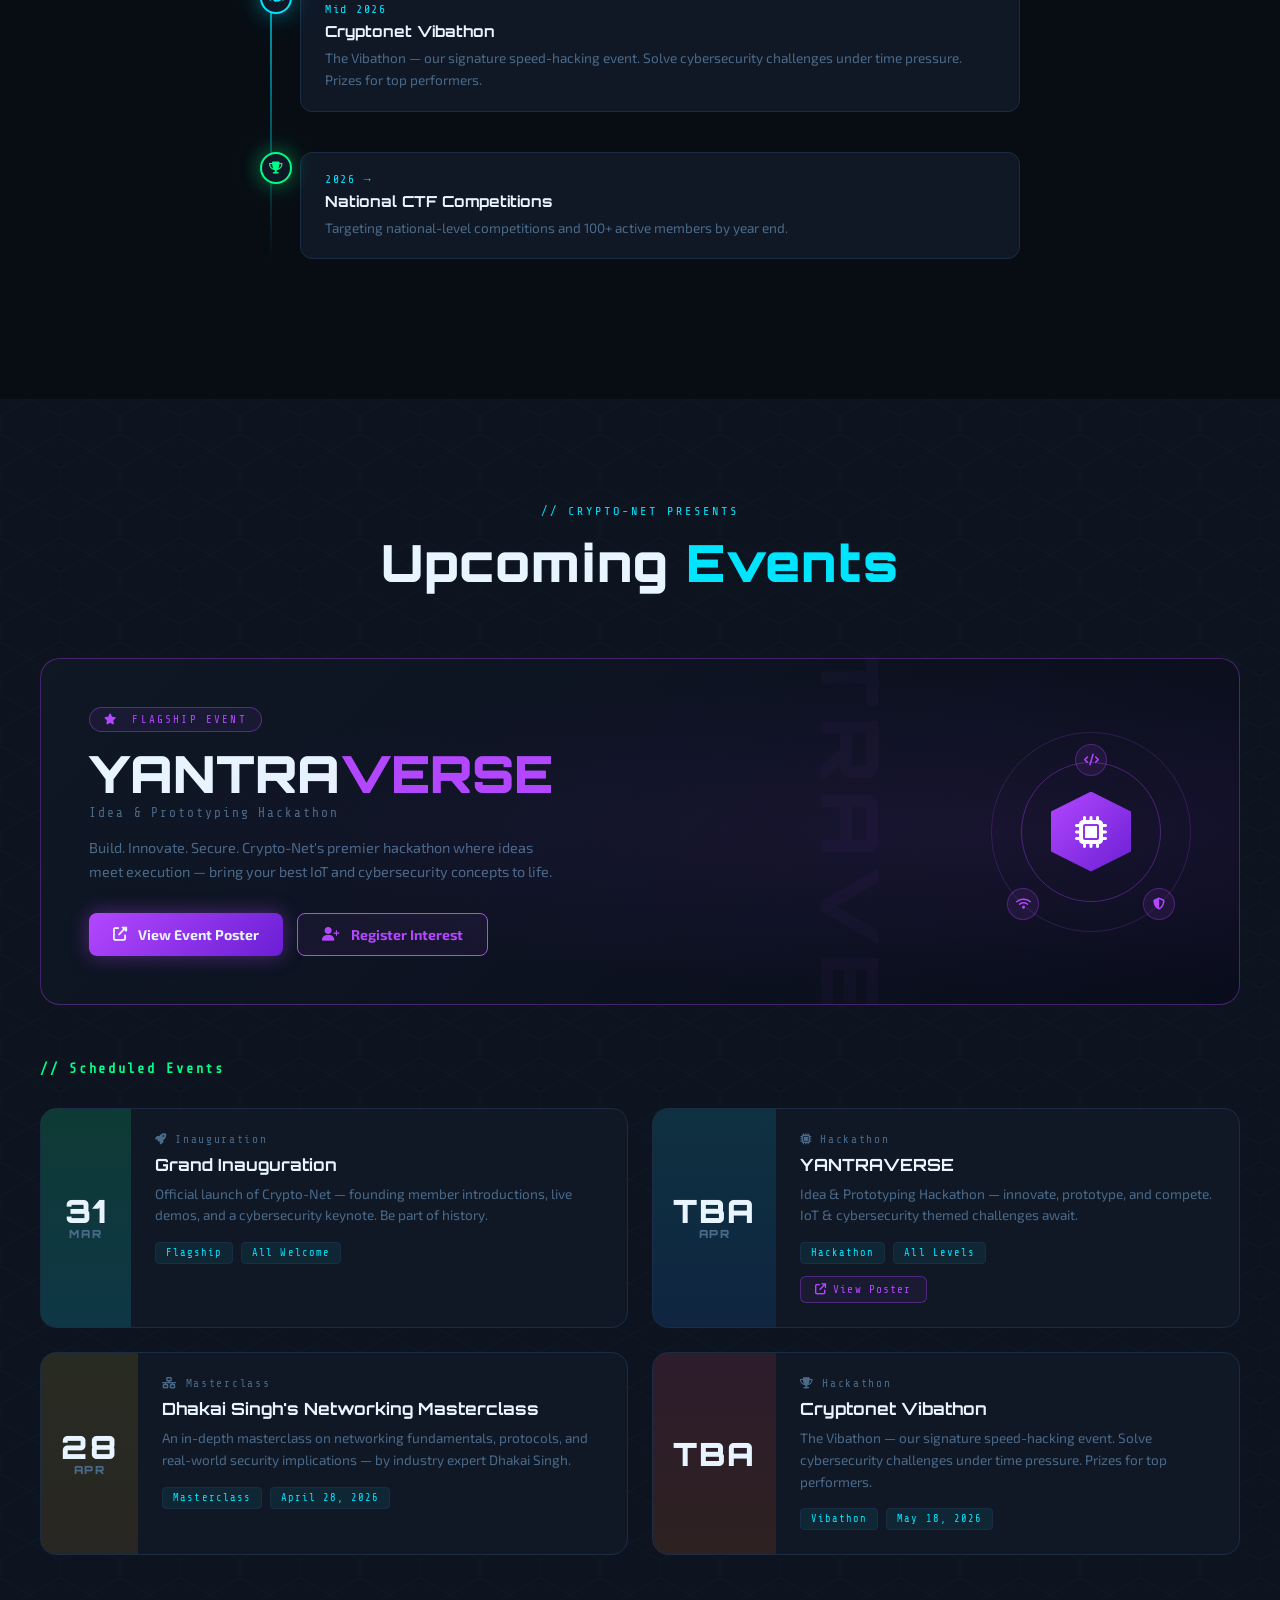
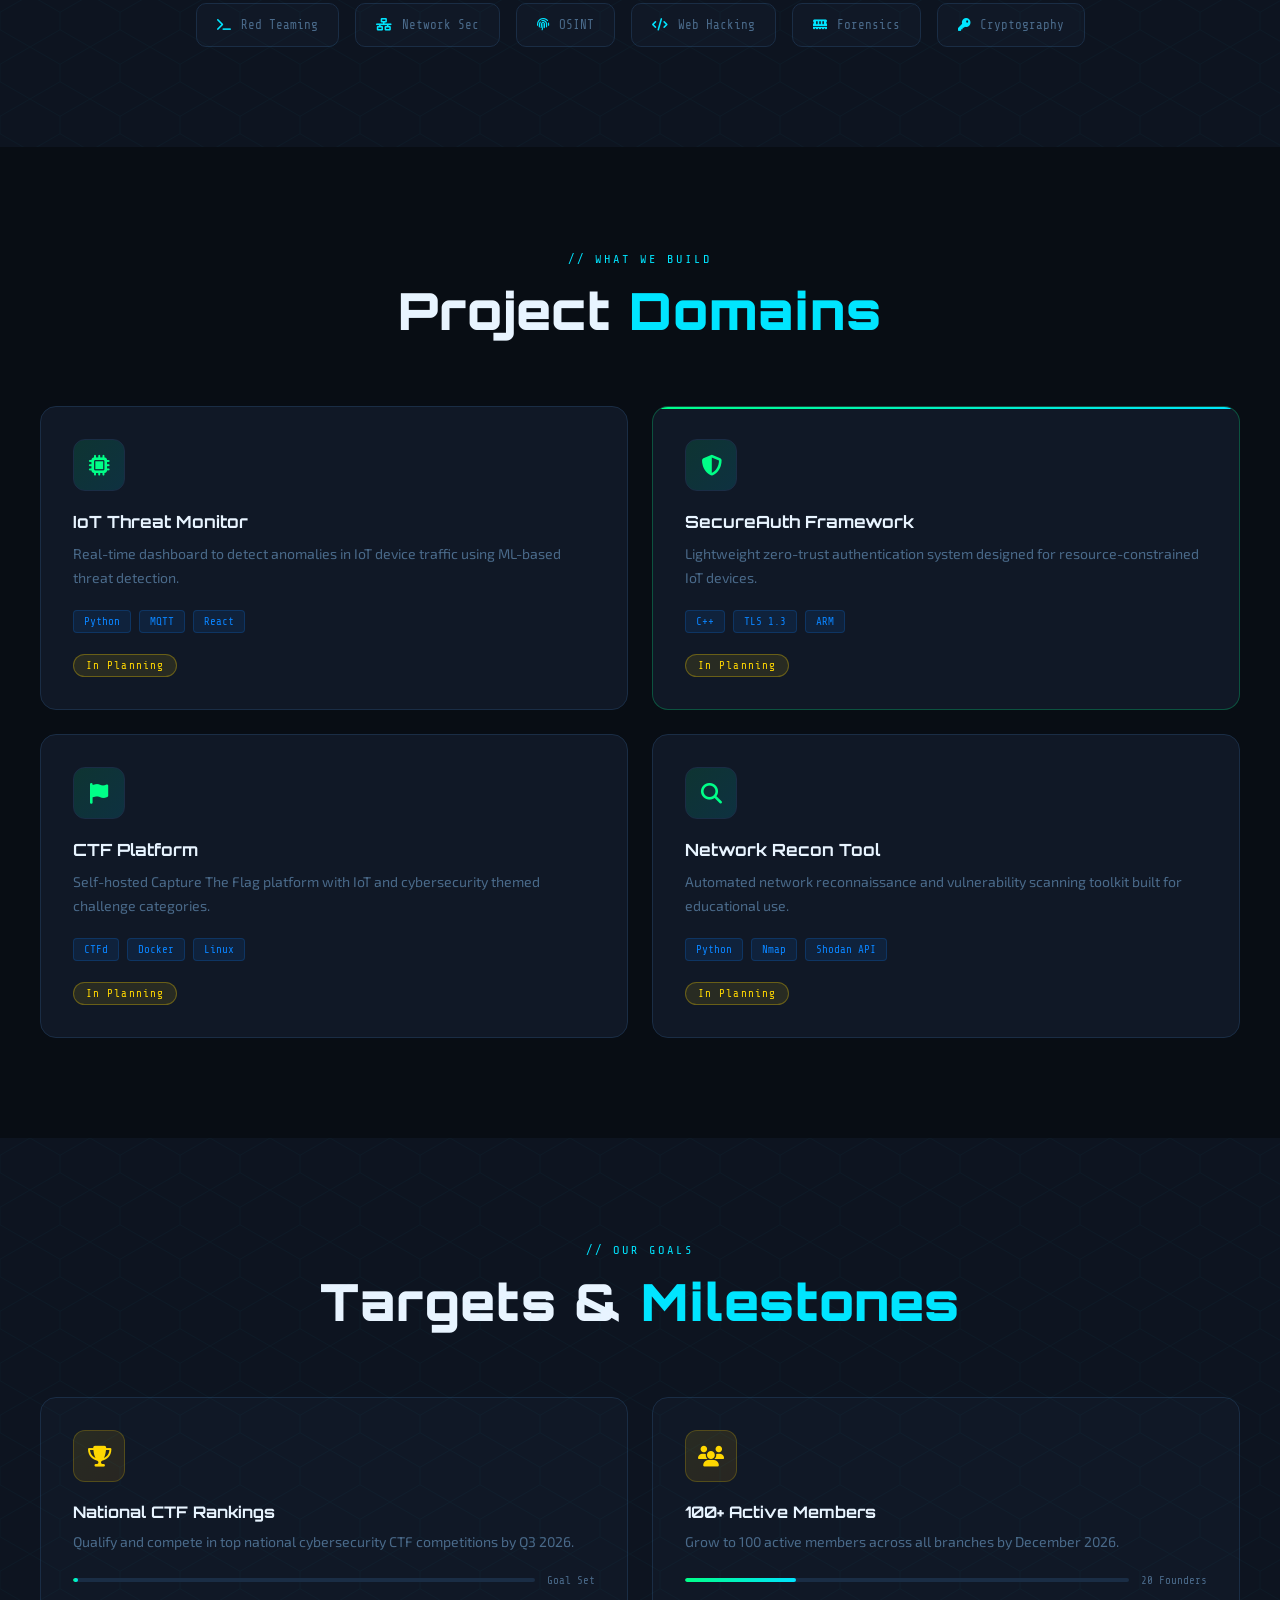
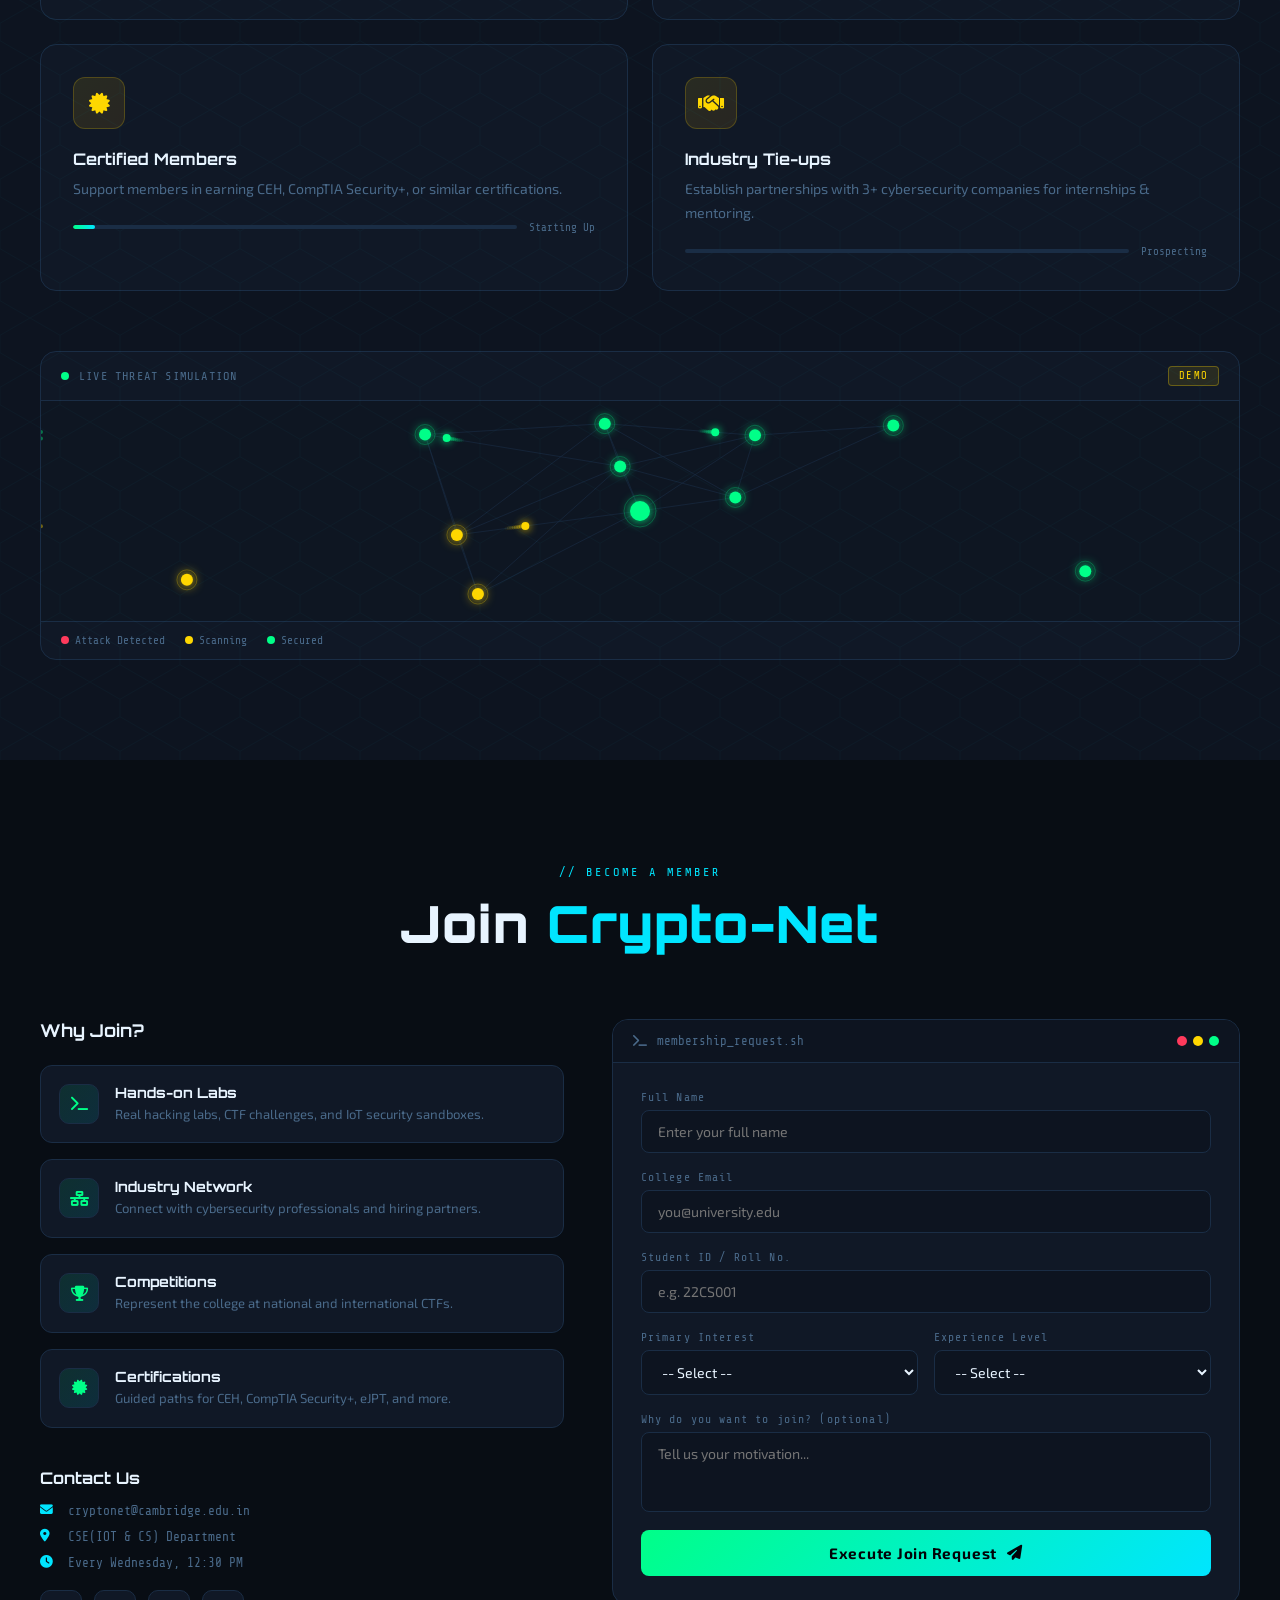
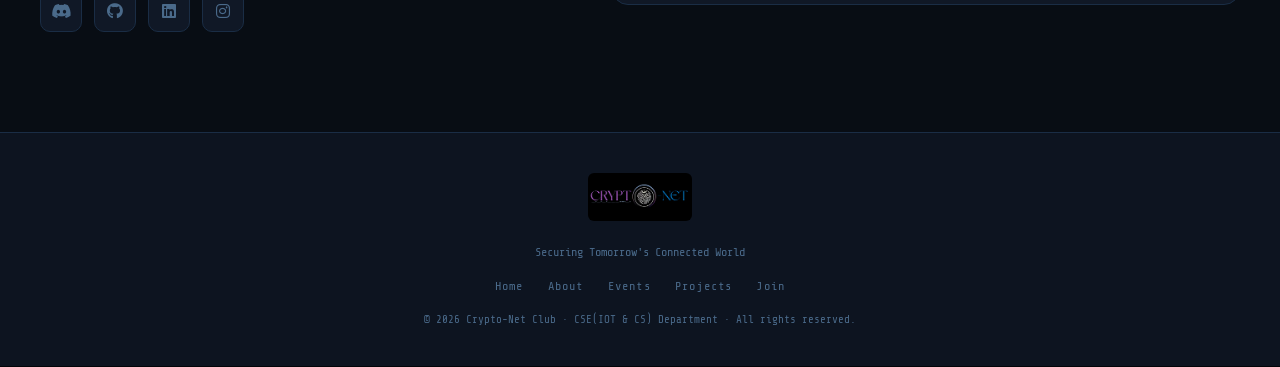
==== commit 9e1aaa63: "Fix link case sensitivity for event poster" ====
--- a/index.html
+++ b/index.html
@@ -382,7 +382,7 @@
               concepts to life.
             </p>
             <div class="yb-actions">
-              <a href="yantraverse.html" target="_blank" class="yb-btn primary">
+              <a href="Yantraverse.html" target="_blank" class="yb-btn primary">
                 <i class="fas fa-external-link-alt"></i>&nbsp;View Event Poster
               </a>
               <a href="coming-soon.html" class="yb-btn ghost">
